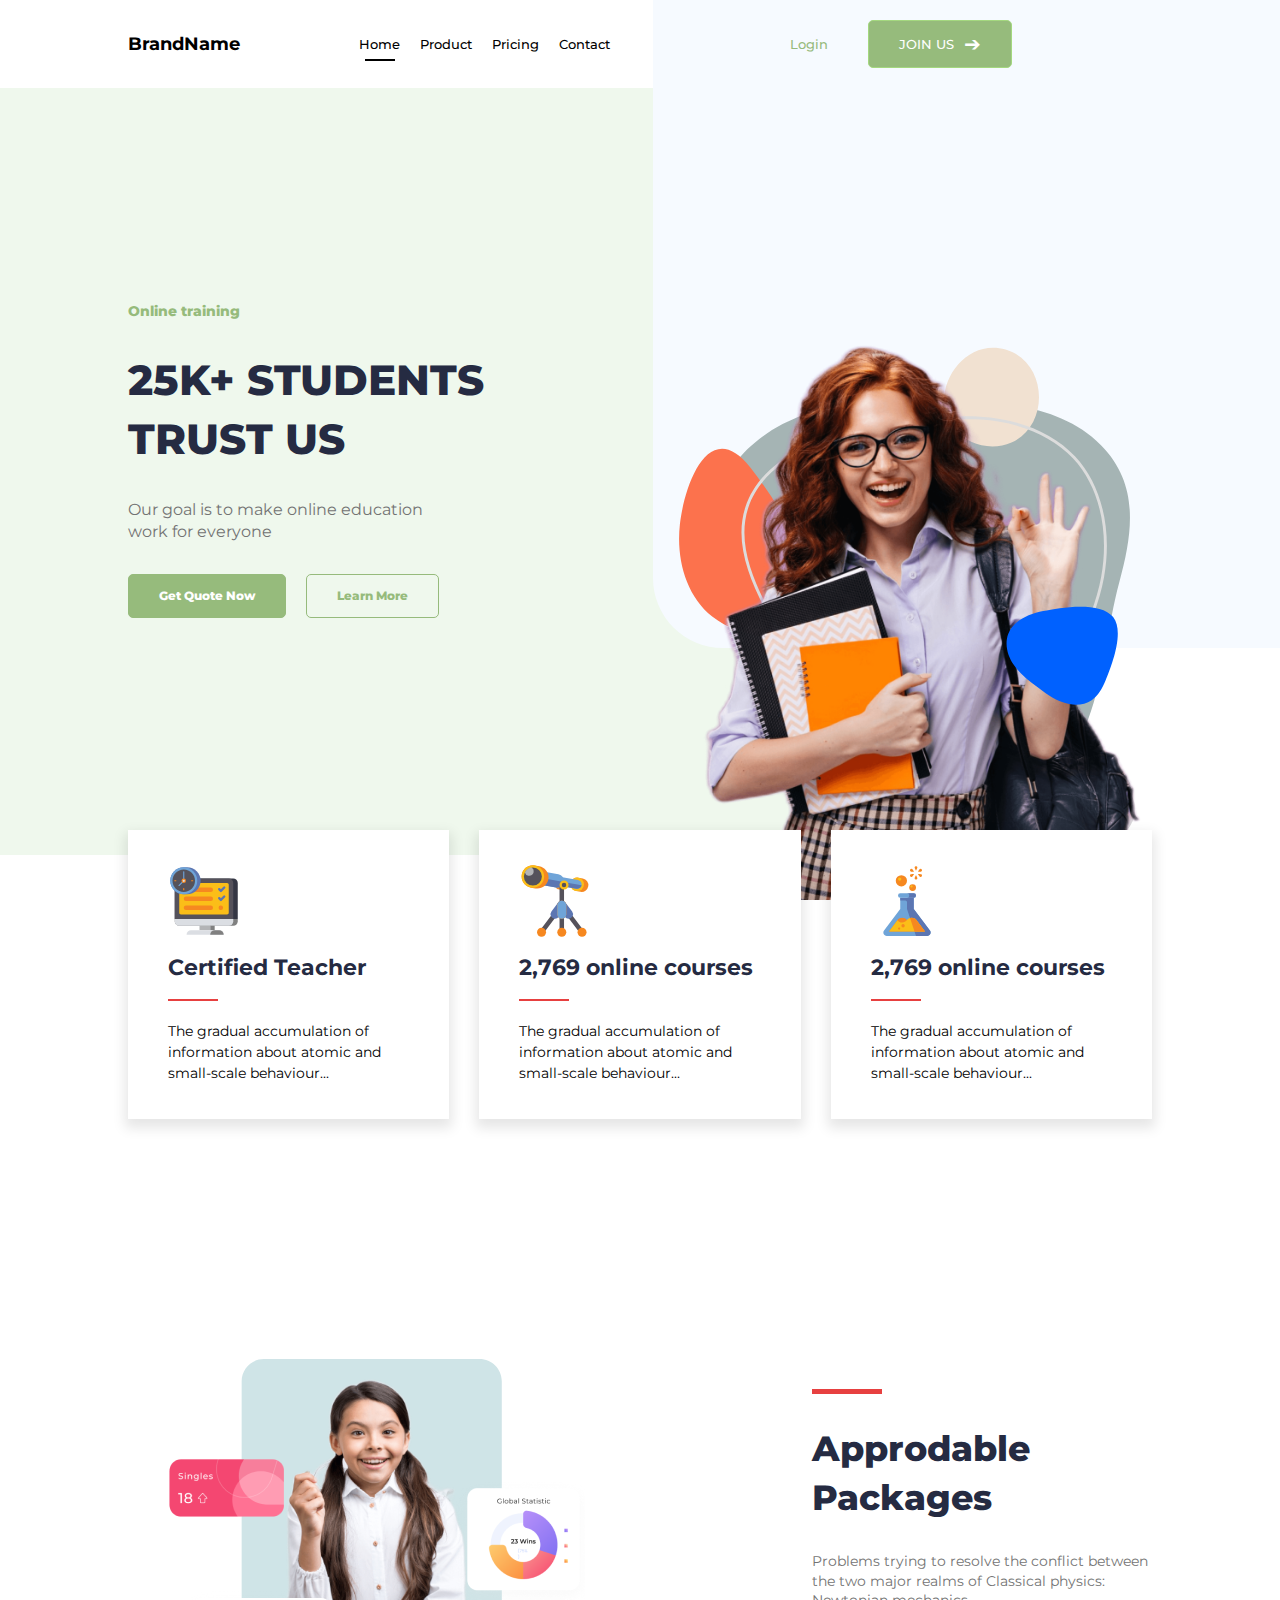
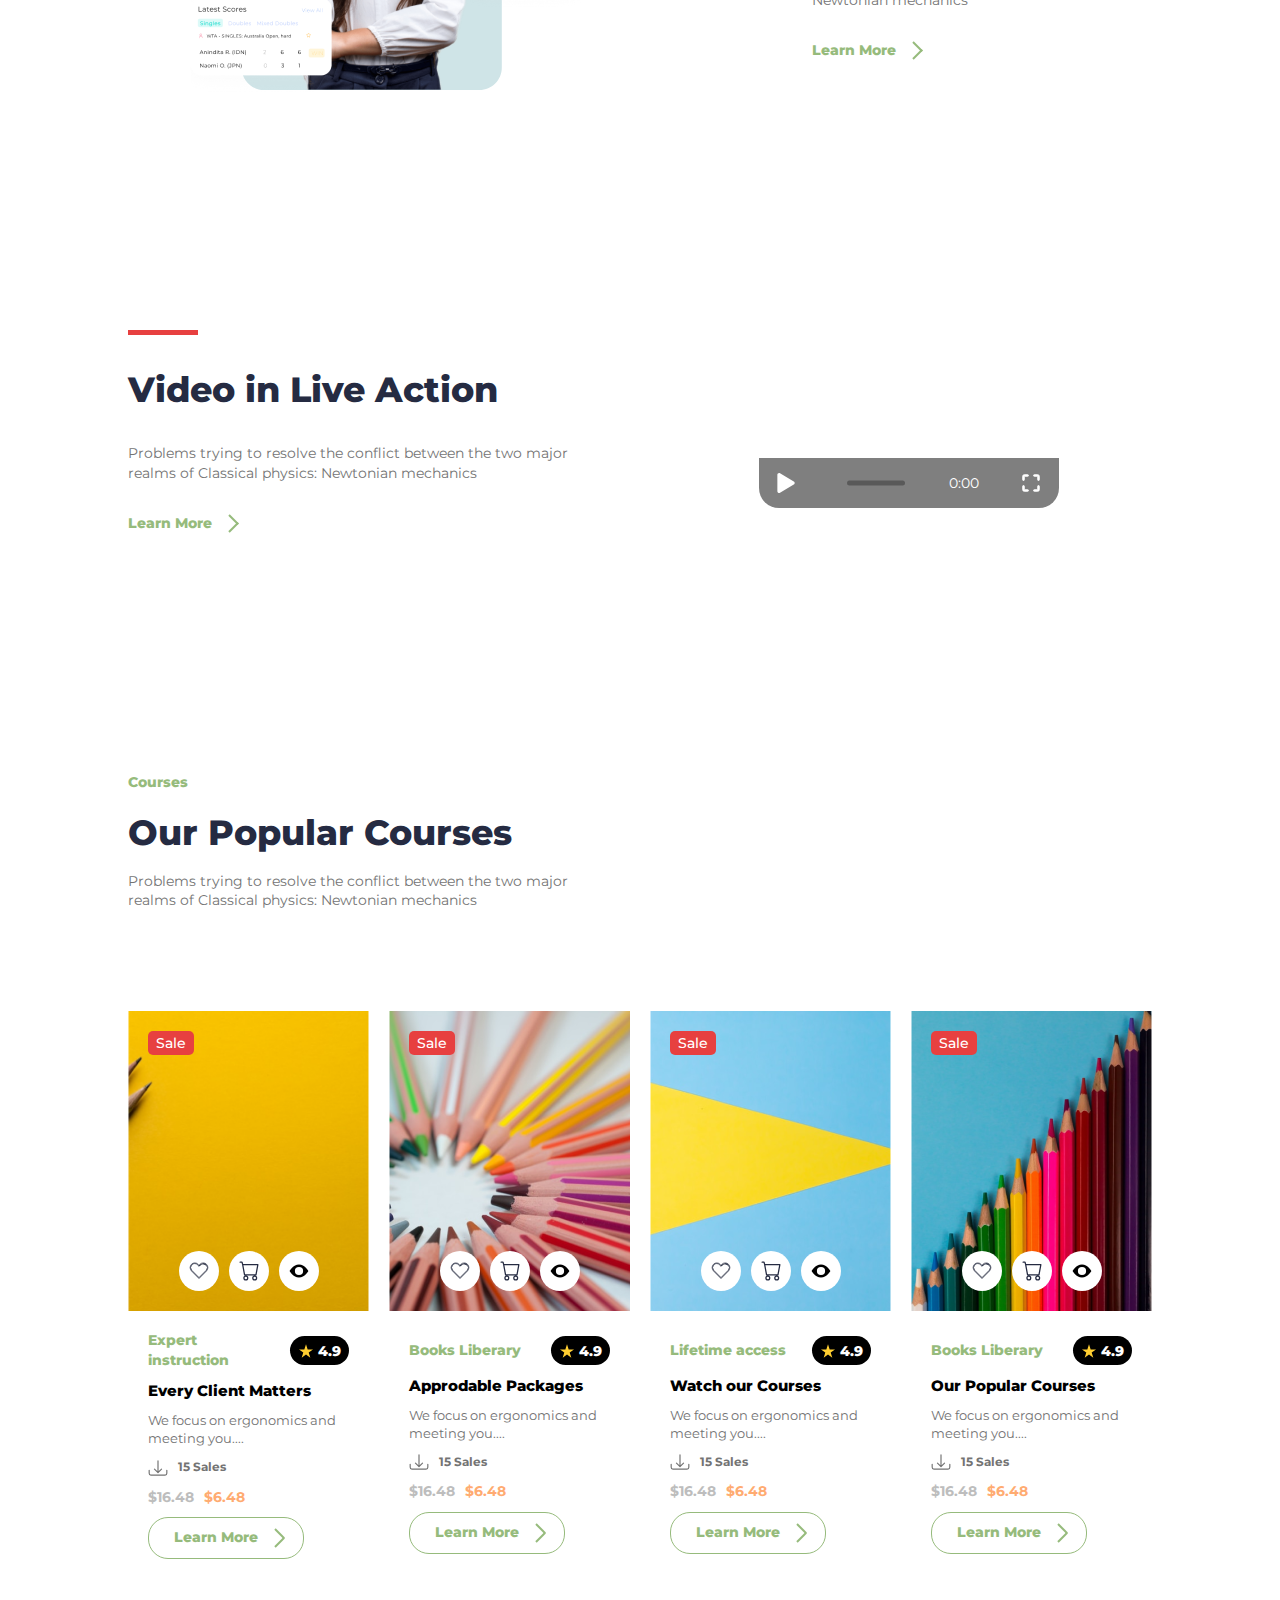
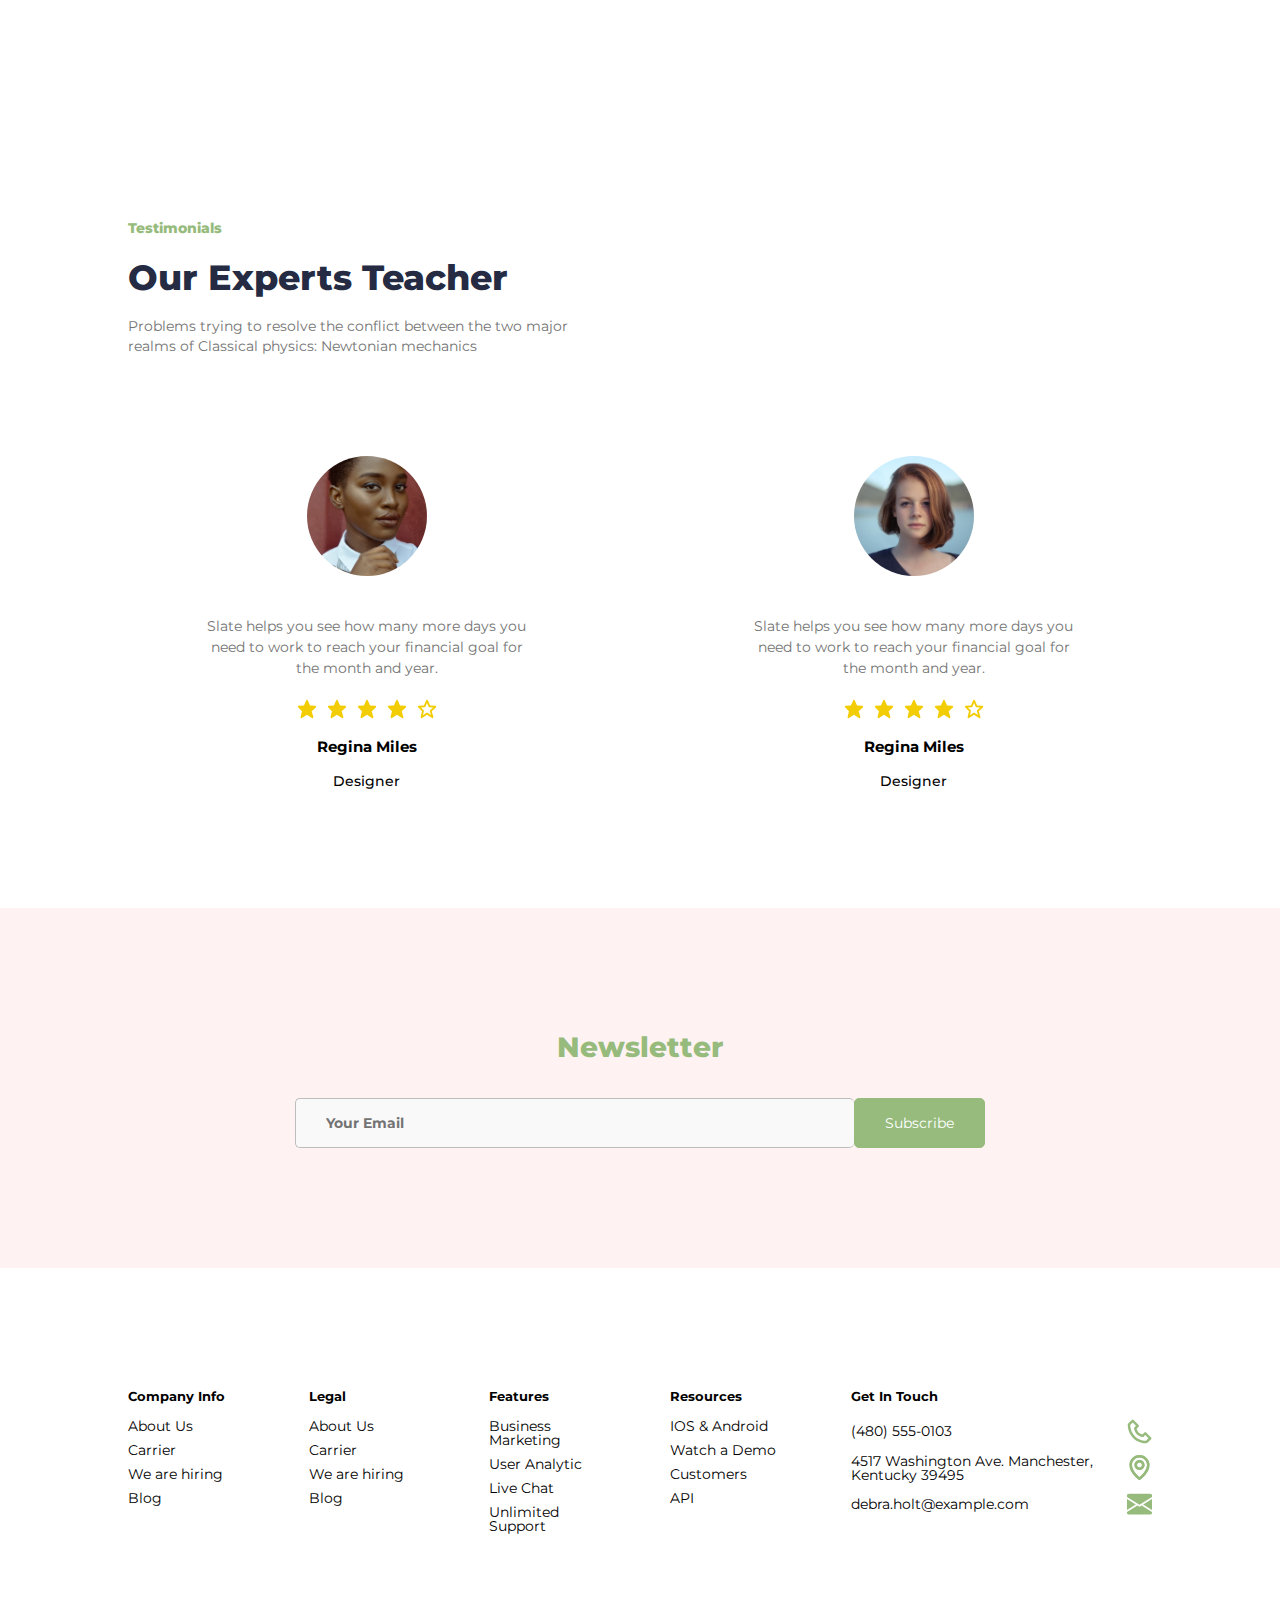
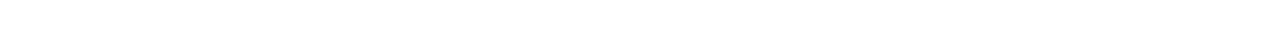
==== index.html @ 4800098d "end footer" ====
<!DOCTYPE html>
<html lang="en">

<head>
  <meta charset="UTF-8">
  <meta name="viewport" content="width=device-width, initial-scale=1.0, user-scalable=no">

  <link rel="preconnect" href="https://fonts.googleapis.com">
  <link rel="preconnect" href="https://fonts.gstatic.com" crossorigin>
  <link href="https://fonts.googleapis.com/css2?family=Montserrat:wght@400;500;700&display=swap" rel="stylesheet">

  <link rel="stylesheet" href="css/style.min.css">
  
  <title>Site layout 8</title>
</head>

<body>
  <object type="image/svg+xml" data="img/icons/icons.svg" class="object__svg"></object>

  <header class="header header__bg_white" data-header-scroll-hidden="10" data-burger-parent>
  <div class="container header__container">
    <div class="header__logo"><a href="#">BrandName</a></div>

    <nav class="header__nav">
      <ul>
        <li><a href="#" class="active">Home</a></li>
        <li><a href="#">Product</a></li>
        <li><a href="#">Pricing</a></li>
        <li><a href="#">Contact</a></li>
      </ul>
    </nav>

    <div class="header__buttons buttons">
      <a href="#">Login</a>
      <a href="#" class="join">Join us <span>&#10132;</span></a>
    </div>

    <div class="header__burger" data-burger><span></span></div>
  </div>
</header>
  <main>
  <section class="front" data-mprlx-container>
  <div class="front__decor">
    <div class="decor__bg_1"></div>
    <div class="decor__bg_2"></div>

    <div class="container">
      <div class="decor__image-container">
        <svg class="decor__item_1 decor__item" data-mprlx>
          <use xlink:href="img/icons/icons.svg#front--1"></use>
        </svg>

        <svg class="decor__item_2 decor__item" data-mprlx data-mprlx-cof="8">
          <use xlink:href="img/icons/icons.svg#front--2"></use>
        </svg>

        <svg class="decor__item_3 decor__item" data-mprlx>
          <use xlink:href="img/icons/icons.svg#front--3"></use>
        </svg>

        <svg class="decor__item_4 decor__item" data-mprlx data-mprlx-cof="8">
          <use xlink:href="img/icons/icons.svg#front--4"></use>
        </svg>

        <svg class="decor__item_5 decor__item" data-mprlx>
          <use xlink:href="img/icons/icons.svg#front--5"></use>
        </svg>

        <img src="img/front/1.png" alt="" class="decor__image">

        <svg class="decor__item_6 decor__item" data-mprlx data-mprlx-cof="8">
          <use xlink:href="img/icons/icons.svg#front--6"></use>
        </svg>
      </div>
    </div>
  </div>

  <div class="container container_column-center">
    <div class="front__text-block text-block">
      <div class="front__subtitle subtitle">
        <p>Online training</p>
      </div>

      <div class="front__title title">
        <h1>25k+ students trust us</h1>
      </div>

      <div class="front__text text">
        <p>Our goal is to make online education work for everyone</p>
      </div>

      <div class="front__buttons buttons">
        <a href="#">Get Quote Now</a>

        <a href="#">Learn More</a>
      </div>
    </div>
  </div>
</section>
  <section class="advantages">
  <div class="container">
    <div class="advantages__cards">
      <div class="card">
        <div class="card__icon">
          <svg>
            <use xlink:href="img/icons/icons.svg#advantages--1"></use>
          </svg>
        </div>

        <h2 class="card__title">Certified Teacher</h2>

        <div class="card__line"></div>

        <p class="card__text">The gradual accumulation of information about atomic and small-scale behaviour...</p>
      </div>

      <div class="card">
        <div class="card__icon">
          <svg>
            <use xlink:href="img/icons/icons.svg#advantages--2"></use>
          </svg>
        </div>

        <h2 class="card__title">2,769 online courses</h2>

        <div class="card__line"></div>

        <p class="card__text">The gradual accumulation of information about atomic and small-scale behaviour...</p>
      </div>

      <div class="card">
        <div class="card__icon">
          <svg>
            <use xlink:href="img/icons/icons.svg#advantages--3"></use>
          </svg>
        </div>

        <h2 class="card__title">2,769 online courses</h2>

        <div class="card__line"></div>

        <p class="card__text">The gradual accumulation of information about atomic and small-scale behaviour...</p>
      </div>
    </div>
  </div>
</section>
  <section class="approdable" data-mprlx-container>
  <div class="container container_column-center">
    <div class="approdable__container_double-block container_double-block">
      <div class="approdable__left-block left-block">
        <div class="approdable__image-container">
          <svg data-mprlx data-mprlx-x>
            <use xlink:href="img/icons/icons.svg#approdable--1"></use>
          </svg>

          <img src="img/approdable/1.png" alt="" class="image-1">
          <img src="img/approdable/2.png" alt="" class="image-2" data-mprlx data-mprlx-cof="8">
          <img src="img/approdable/3.png" alt="" class="image-3" data-mprlx>
          <img src="img/approdable/4.png" alt="" class="image-4" data-mprlx data-mprlx-cof="8">
        </div>
      </div>

      <div class="approdable__right-block right-block">
        <div class="approdable__text-block text-block">
          <div class="decor-line"></div>

          <div class="title"><h2>Approdable Packages</h2></div>

          <div class="text">
            <p>Problems trying to resolve the conflict between the two major realms of Classical physics: Newtonian mechanics</p>
          </div>

          <div class="buttons">
            <a href="#">Learn More</a>
          </div>
        </div>
      </div>
    </div>
  </div>
</section>
  <section class="video-section">
  <div class="container container_column-center">
    <div class="video-section__container_double-block container_double-block">
      <div class="video-section__left-block left-block">
        <div class="video-section__text-block text-block">
          <div class="decor-line"></div>
    
          <div class="title">
            <h2>Video in Live Action</h2>
          </div>
    
          <div class="text">
            <p>Problems trying to resolve the conflict between the two major realms of Classical physics: Newtonian mechanics</p>
          </div>

          <div class="buttons">
            <a href="#">Learn More</a>
          </div>
        </div>
      </div>

      <div class="video-section__right-block right-block">
        <div class="video-section__player-container" data-vp-container>
          <!-- <div class="translucion-background"></div> -->

          <div class="video__container">
            <video src="files/video/1.mp4" data-vp-video></video>
          </div>

          <div class="video__control-container">
            <div class="control__play">
              <div class="playback__container">
                <svg class="icon_play">
                  <use xlink:href="img/icons/icons.svg#video--play"></use>
                </svg>
  
                <svg class="icon_pause">
                  <use xlink:href="img/icons/icons.svg#video--pause"></use>
                </svg>
              </div>

              <div class="volume__container" data-vp-volume="">
                <div class="volume__icon-container">
                  <svg class="volume_off">
                    <use xlink:href="img/icons/icons.svg#video--volume--off"></use>
                  </svg>
  
                  <svg class="volume_mute">
                    <use xlink:href="img/icons/icons.svg#video--volume--mute"></use>
                  </svg>
  
                  <svg class="volume_down">
                    <use xlink:href="img/icons/icons.svg#video--volume--down"></use>
                  </svg>
  
                  <svg class="volume_up">
                    <use xlink:href="img/icons/icons.svg#video--volume--up"></use>
                  </svg>
                </div>


                <div class="volume__lines-container">
                  <div class="volume__lines-wrapper">
                    <div class="volume__line volume__line_full"></div>
                    <div class="volume__line volume__line_currect"></div>
                  </div>
                </div>
              </div>
            </div>

            <div class="control__lines">
              <div class="control__hint"></div>
              <div class="line line_full"></div>
              <div class="line line_hover"></div>
              <div class="line line_current"></div>
            </div>

            <div class="control__duration">
              <p>0:00</p>
            </div>

            <div class="control__full">
              <svg class="full__enter">
                <use xlink:href="img/icons/icons.svg#video--fullscreen--enter"></use>
              </svg>

              <svg class="full__exit">
                <use xlink:href="img/icons/icons.svg#video--fullscreen--exit"></use>
              </svg>
            </div>
          </div>
        </div>
      </div>
    </div>
  </div>
</section>
  <section class="courses">
  <div class="container container_column-center">
    <div class="courses__text-block text-block">
      <div class="courses__subtitle subtitle">
        <p>Courses</p>
      </div>

      <div class="courses__title title">
        <h2>Our Popular Courses</h2>
      </div>

      <div class="courses__text text">
        <p>Problems trying to resolve the conflict between the two major realms of Classical physics: Newtonian mechanics</p>
      </div>
    </div>

    <div class="courses__items">
      <article class="item">
        <div class="item__image-container">
          <div class="item__image">
            <img src="img/courses/1.png" alt="">
          </div>

          <div class="item__sale">
            <p>sale</p>
          </div>

          <div class="item__actions">
            <button class="like">
              <svg>
                <use xlink:href="img/icons/icons.svg#courses--actions--like"></use>
              </svg>
            </button>

            <button class="basket">
              <svg>
                <use xlink:href="img/icons/icons.svg#courses--actions--basket"></use>
              </svg>
            </button>

            <button class="favorite">
              <svg>
                <use xlink:href="img/icons/icons.svg#courses--actions--favorite"></use>
              </svg>
            </button>
          </div>
        </div>

        <div class="item__text-container text-block">
          <div class="item__subtitle subtitle">
            <p>Expert instruction</p>

            <div class="subtitle__star-container">
              <div class="star__icon">
                <svg>
                  <use xlink:href="img/icons/icons.svg#courses--star"></use>
                </svg>
              </div>

              <p class="star__text">4.9</p>
            </div>
          </div>

          <div class="item__title title">
            <h2><a href="#">Every Client Matters</a></h2>
          </div>

          <div class="item__text text">
            <p>We focus on ergonomics and meeting you....</p>
          </div>

          <div class="item__sales-container">
            <div class="sales__icon">
              <svg>
                <use xlink:href="img/icons/icons.svg#courses--sales"></use>
              </svg>
            </div>

            <div class="sales__text">
              <p>15 Sales</p>
            </div>
          </div>

          <div class="item__prices">
            <div class="prices__text prices__text_old">
              <p>$16.48</p>
            </div>

            <div class="prices__text prices__text_new">
              <p>$6.48</p>
            </div>
          </div>

          <div class="item__button-container buttons">
            <div class="button">
              <a href="#">Learn More</a>
            </div>
          </div>
        </div>
      </article>

      <article class="item">
        <div class="item__image-container">
          <div class="item__image">
            <img src="img/courses/2.png" alt="">
          </div>

          <div class="item__sale">
            <p>sale</p>
          </div>

          <div class="item__actions">
            <button class="like">
              <svg>
                <use xlink:href="img/icons/icons.svg#courses--actions--like"></use>
              </svg>
            </button>

            <button class="basket">
              <svg>
                <use xlink:href="img/icons/icons.svg#courses--actions--basket"></use>
              </svg>
            </button>

            <button class="favorite">
              <svg>
                <use xlink:href="img/icons/icons.svg#courses--actions--favorite"></use>
              </svg>
            </button>
          </div>
        </div>

        <div class="item__text-container text-block">
          <div class="item__subtitle subtitle">
            <p>Books Liberary</p>

            <div class="subtitle__star-container">
              <div class="star__icon">
                <svg>
                  <use xlink:href="img/icons/icons.svg#courses--star"></use>
                </svg>
              </div>

              <p class="star__text">4.9</p>
            </div>
          </div>

          <div class="item__title title">
            <h2><a href="#">Approdable Packages</a></h2>
          </div>

          <div class="item__text text">
            <p>We focus on ergonomics and meeting you....</p>
          </div>

          <div class="item__sales-container">
            <div class="sales__icon">
              <svg>
                <use xlink:href="img/icons/icons.svg#courses--sales"></use>
              </svg>
            </div>

            <div class="sales__text">
              <p>15 Sales</p>
            </div>
          </div>

          <div class="item__prices">
            <div class="prices__text prices__text_old">
              <p>$16.48</p>
            </div>

            <div class="prices__text prices__text_new">
              <p>$6.48</p>
            </div>
          </div>

          <div class="item__button-container buttons">
            <div class="button">
              <a href="#">Learn More</a>
            </div>
          </div>
        </div>
      </article>

      <article class="item">
        <div class="item__image-container">
          <div class="item__image">
            <img src="img/courses/3.png" alt="">
          </div>

          <div class="item__sale">
            <p>sale</p>
          </div>

          <div class="item__actions">
            <button class="like">
              <svg>
                <use xlink:href="img/icons/icons.svg#courses--actions--like"></use>
              </svg>
            </button>

            <button class="basket">
              <svg>
                <use xlink:href="img/icons/icons.svg#courses--actions--basket"></use>
              </svg>
            </button>

            <button class="favorite">
              <svg>
                <use xlink:href="img/icons/icons.svg#courses--actions--favorite"></use>
              </svg>
            </button>
          </div>
        </div>

        <div class="item__text-container text-block">
          <div class="item__subtitle subtitle">
            <p>Lifetime access</p>

            <div class="subtitle__star-container">
              <div class="star__icon">
                <svg>
                  <use xlink:href="img/icons/icons.svg#courses--star"></use>
                </svg>
              </div>

              <p class="star__text">4.9</p>
            </div>
          </div>

          <div class="item__title title">
            <h2><a href="#">Watch our Courses</a></h2>
          </div>

          <div class="item__text text">
            <p>We focus on ergonomics and meeting you....</p>
          </div>

          <div class="item__sales-container">
            <div class="sales__icon">
              <svg>
                <use xlink:href="img/icons/icons.svg#courses--sales"></use>
              </svg>
            </div>

            <div class="sales__text">
              <p>15 Sales</p>
            </div>
          </div>

          <div class="item__prices">
            <div class="prices__text prices__text_old">
              <p>$16.48</p>
            </div>

            <div class="prices__text prices__text_new">
              <p>$6.48</p>
            </div>
          </div>

          <div class="item__button-container buttons">
            <div class="button">
              <a href="#">Learn More</a>
            </div>
          </div>
        </div>
      </article>

      <article class="item">
        <div class="item__image-container">
          <div class="item__image">
            <img src="img/courses/4.png" alt="">
          </div>

          <div class="item__sale">
            <p>sale</p>
          </div>

          <div class="item__actions">
            <button class="like">
              <svg>
                <use xlink:href="img/icons/icons.svg#courses--actions--like"></use>
              </svg>
            </button>

            <button class="basket">
              <svg>
                <use xlink:href="img/icons/icons.svg#courses--actions--basket"></use>
              </svg>
            </button>

            <button class="favorite">
              <svg>
                <use xlink:href="img/icons/icons.svg#courses--actions--favorite"></use>
              </svg>
            </button>
          </div>
        </div>

        <div class="item__text-container text-block">
          <div class="item__subtitle subtitle">
            <p>Books Liberary</p>

            <div class="subtitle__star-container">
              <div class="star__icon">
                <svg>
                  <use xlink:href="img/icons/icons.svg#courses--star"></use>
                </svg>
              </div>

              <p class="star__text">4.9</p>
            </div>
          </div>

          <div class="item__title title">
            <h2><a href="#">Our Popular Courses</a></h2>
          </div>

          <div class="item__text text">
            <p>We focus on ergonomics and meeting you....</p>
          </div>

          <div class="item__sales-container">
            <div class="sales__icon">
              <svg>
                <use xlink:href="img/icons/icons.svg#courses--sales"></use>
              </svg>
            </div>

            <div class="sales__text">
              <p>15 Sales</p>
            </div>
          </div>

          <div class="item__prices">
            <div class="prices__text prices__text_old">
              <p>$16.48</p>
            </div>

            <div class="prices__text prices__text_new">
              <p>$6.48</p>
            </div>
          </div>

          <div class="item__button-container buttons">
            <div class="button">
              <a href="#">Learn More</a>
            </div>
          </div>
        </div>
      </article>
    </div>
  </div>
</section>
  <section class="testimonials">
  <div class="container container_column-center">
    <div class="testimonials__text-block text-block">
      <div class="testimonials__subtitle subtitle">
        <p>Testimonials</p>
      </div>

      <div class="testimonials__title title">
        <h2>Our Experts Teacher</h2>
      </div>

      <div class="testimonials__text text">
        <p>Problems trying to resolve the conflict between the two major realms of Classical physics: Newtonian mechanics</p>
      </div>
    </div>

    <div class="testimonials__items">
      <div class="item">
        <div class="item__image-container">
          <img src="img/testimonials/1.png" alt="">
        </div>

        <div class="item__text">
          <p>Slate helps you see how many more days you need to work to reach your financial goal for the month and year.</p>
        </div>

        <div class="item__stars">
          <div class="star-container active">
            <svg>
              <use xlink:href="img/icons/icons.svg#testimonials--star-active"></use>
            </svg>
          </div>

          <div class="star-container active">
            <svg>
              <use xlink:href="img/icons/icons.svg#testimonials--star-active"></use>
            </svg>
          </div>

          <div class="star-container active">
            <svg>
              <use xlink:href="img/icons/icons.svg#testimonials--star-active"></use>
            </svg>
          </div>

          <div class="star-container active">
            <svg>
              <use xlink:href="img/icons/icons.svg#testimonials--star-active"></use>
            </svg>
          </div>

          <div class="star-container">
            <svg>
              <use xlink:href="img/icons/icons.svg#testimonials--star"></use>
            </svg>
          </div>
        </div>

        <div class="item__name">
          <p>Regina Miles</p>
        </div>

        <div class="item__profession">
          <p>Designer</p>
        </div>
      </div>

      <div class="item">
        <div class="item__image-container">
          <img src="img/testimonials/2.png" alt="">
        </div>

        <div class="item__text">
          <p>Slate helps you see how many more days you need to work to reach your financial goal for the month and year.</p>
        </div>

        <div class="item__stars">
          <div class="star-container active">
            <svg>
              <use xlink:href="img/icons/icons.svg#testimonials--star-active"></use>
            </svg>
          </div>

          <div class="star-container active">
            <svg>
              <use xlink:href="img/icons/icons.svg#testimonials--star-active"></use>
            </svg>
          </div>

          <div class="star-container active">
            <svg>
              <use xlink:href="img/icons/icons.svg#testimonials--star-active"></use>
            </svg>
          </div>

          <div class="star-container active">
            <svg>
              <use xlink:href="img/icons/icons.svg#testimonials--star-active"></use>
            </svg>
          </div>

          <div class="star-container">
            <svg>
              <use xlink:href="img/icons/icons.svg#testimonials--star"></use>
            </svg>
          </div>
        </div>

        <div class="item__name">
          <p>Regina Miles</p>
        </div>

        <div class="item__profession">
          <p>Designer</p>
        </div>
      </div>
    </div>
  </div>
</section>
  <section class="newsletter">
  <div class="container container_column-center">
    <div class="newsletter__text-block text-block">
      <div class="newsletter__subtitle subtitle">
        <p>Newsletter</p>
      </div>
    </div>

    <div class="newsletter__form-container">
      <form action="#" class="newsletter__form" data-h-ph-container>
        <input type="email" name="email" id="email" placeholder="Your Email">
        <button type="submit">Subscribe</button>
      </form>
    </div>
  </div>
</section>
</main>
  <footer class="footer">
  <div class="container">
    <div class="footer__lists" data-splrs-container="600,max" data-splrs-one>
      <div class="list">
        <button class="list__title" data-splr>Company Info<span class="arrows"></span></button>

        <ul class="list__content">
          <li><a href="#">About Us</a></li>
          <li><a href="#">Carrier</a></li>
          <li><a href="#">We are hiring</a></li>
          <li><a href="#">Blog</a></li>
        </ul>
      </div>

      <div class="list">
        <button class="list__title" data-splr>Legal<span class="arrows"></span></button>

        <ul class="list__content">
          <li><a href="#">About Us</a></li>
          <li><a href="#">Carrier</a></li>
          <li><a href="#">We are hiring</a></li>
          <li><a href="#">Blog</a></li>
        </ul>
      </div>

      <div class="list">
        <button class="list__title" data-splr>Features<span class="arrows"></span></button>

        <ul class="list__content">
          <li><a href="#">Business Marketing</a></li>
          <li><a href="#">User Analytic</a></li>
          <li><a href="#">Live Chat</a></li>
          <li><a href="#">Unlimited Support</a></li>
        </ul>
      </div>

      <div class="list">
        <button class="list__title" data-splr>Resources<span class="arrows"></span></button>

        <ul class="list__content">
          <li><a href="#">IOS & Android</a></li>
          <li><a href="#">Watch a Demo</a></li>
          <li><a href="#">Customers</a></li>
          <li><a href="#">API</a></li>
        </ul>
      </div>

      <div class="list footer__contact">
        <button class="list__title">Get In Touch</button>

        <ul class="list__content">
          <li>
            <a href="tel:+4805550103">
              <div class="content__icon">
                <svg>
                  <use xlink:href="img/icons/icons.svg#footer--tel"></use>
                </svg>
              </div>

              <p>(480) 555-0103</p>
            </a>
          </li>

          <li>
            <a href="https://goo.gl/maps/kSepmXAptXbaXhik8">
              <div class="content__icon">
                <svg>
                  <use xlink:href="img/icons/icons.svg#footer--address"></use>
                </svg>
              </div>

              <p>4517 Washington Ave. Manchester, Kentucky 39495</p>
            </a>
          </li>

          <li>
            <a href="mailto:debra.holt@example.com">
              <div class="content__icon">
                <svg>
                  <use xlink:href="img/icons/icons.svg#footer--email"></use>
                </svg>
              </div>

              <p>debra.holt@example.com</p>
            </a>
          </li>
        </ul>
      </div>
    </div>
  </div>
</footer>

  <script src="js/app.min.js"></script>
</body>
</html>
---- css/style.min.css ----
/* Zeroing */
* {
  padding: 0;
  margin: 0;
  border: 0;
}

*, *:before, *:after {
  -moz-box-sizing: border-box;
  -webkit-box-sizing: border-box;
  box-sizing: border-box;
}

:focus, :active {
  outline: none;
}

a:focus, a:active {
  outline: none;
}

nav, footer, header, aside {
  display: block;
}

html, body {
  height: 100%;
  width: 100%;
  font-size: 100%;
  line-height: 1;
  font-size: 14px;
  -ms-text-size-adjust: 100%;
  -moz-text-size-adjust: 100%;
  -webkit-text-size-adjust: 100%;
}

input, button, textarea {
  font-family: inherit;
}

input::-ms-clear {
  display: none;
}

button {
  cursor: pointer;
}

button::-moz-focus-inner {
  padding: 0;
  border: 0;
}

a, a:visited {
  text-decoration: none;
}

a:hover {
  text-decoration: none;
}

ul li {
  list-style: none;
}

img {
  vertical-align: top;
}

h1, h2, h3, h4, h5, h6 {
  font-size: inherit;
  font-weight: 400;
}

/* End zeroing */
.object__svg {
  display: none;
}

body {
  font-family: "Montserrat", sans-serif;
  overflow-x: hidden;
  scrollbar-width: thin;
  scrollbar-color: #BDBDBD #F6FAFF;
}
body::-webkit-scrollbar {
  width: 11px;
}
body::-webkit-scrollbar-track {
  background: #F6FAFF;
}
body::-webkit-scrollbar-thumb {
  background-color: #BDBDBD;
  border-radius: 10px;
  border: 3px solid #F6FAFF;
}

.container {
  width: 80%;
  max-width: 1046px;
  min-height: inherit;
  margin: 0 auto;
  padding: 120px 0;
}

.container_column-center {
  display: flex;
  flex-direction: column;
  justify-content: center;
}

.container_double-block {
  display: grid;
  grid-template-columns: 1fr 1fr;
  gap: 50px;
}

.text-block {
  display: flex;
  flex-direction: column;
  justify-content: center;
  gap: 30px;
  line-height: 1.4;
  height: 100%;
}
.text-block .decor-line {
  background-color: #E74040;
  width: 70px;
  height: 5px;
}
.text-block .subtitle {
  color: #96BB7C;
  font-weight: 800;
}
.text-block .title h2 {
  color: #252B42;
  font-size: 35px;
  font-weight: 800;
}
.text-block .text {
  color: #737373;
}
.text-block .buttons {
  display: flex;
  justify-content: flex-start;
  gap: 20px;
  flex-wrap: wrap;
}
.text-block .buttons a {
  position: relative;
  display: inline-block;
  padding: 0 20px 0 0;
  color: #96BB7C;
  font-weight: 800;
  transition: background-color 1s ease 0s, border 1s ease 0s, color 1s ease 0s;
}
.text-block .buttons a::before, .text-block .buttons a::after {
  content: "";
  position: absolute;
  right: -10px;
  background-color: #96BB7C;
  width: 13px;
  height: 2px;
  transform-origin: left;
  transition: background-color 1s ease 0s;
}
.text-block .buttons a::before {
  top: 0;
  transform: rotate(45deg);
}
.text-block .buttons a::after {
  bottom: 0;
  transform: rotate(-45deg);
}
.text-block .buttons a:hover {
  color: #a4d87f;
}
.text-block .buttons a:hover::before, .text-block .buttons a:hover::after {
  background-color: #a4d87f;
}
.text-block .buttons a:active {
  color: #82b360;
}
.text-block .buttons a:active::before, .text-block .buttons a:active::after {
  background-color: #82b360;
}

div[data-vp-container] {
  position: relative;
  display: flex;
  justify-content: center;
  min-width: 245px;
}
div[data-vp-container] .video__container video {
  width: 100%;
  height: 100%;
  border-radius: 20px;
}
div[data-vp-container] .video__control-container {
  position: absolute;
  bottom: 0;
  left: 0;
  display: flex;
  justify-content: space-between;
  align-items: center;
  width: 100%;
  height: 50px;
  background-color: rgba(0, 0, 0, 0.5);
  border-radius: 0 0 20px 20px;
  opacity: 1;
  padding: 0 10px;
  transition: opacity 1s ease 0s;
}
div[data-vp-container] .video__control-container:hover {
  opacity: 1 !important;
}
div[data-vp-container] .translucion-background {
  position: absolute;
  bottom: 0;
  left: 0;
  width: 100%;
  height: 100%;
  border-radius: 20px;
  opacity: 1;
  background: linear-gradient(0deg, rgba(56, 56, 56, 0.86) 0%, rgba(0, 0, 0, 0) 100%);
  transition: height 1s ease 0s, opacity 1s ease 0s;
}
div[data-vp-container] .control__play {
  display: flex;
  justify-content: flex-start;
  align-items: center;
  height: inherit;
}
div[data-vp-container] .playback__container {
  position: relative;
  width: 35px;
  height: 100%;
}
div[data-vp-container] .playback__container .icon_pause {
  display: none;
}
div[data-vp-container] .playback__container .icon_play {
  display: block;
}
div[data-vp-container] .playback__container svg {
  position: absolute;
  top: 50%;
  left: 50%;
  transform: translate(-50%, -50%);
  fill: #fff;
  width: 20px;
  height: 20px;
  object-fit: contain;
}
div[data-vp-container] .volume__container {
  position: relative;
  width: 35px;
  height: 100%;
}
div[data-vp-container] .volume__container svg {
  position: absolute;
  top: 50%;
  left: 50%;
  transform: translate(-50%, -50%);
  stroke: #fff;
  width: 20px;
  height: 20px;
  object-fit: contain;
}
div[data-vp-container] .volume__container .volume_off,
div[data-vp-container] .volume__container .volume_mute,
div[data-vp-container] .volume__container .volume_down,
div[data-vp-container] .volume__container .volume_up {
  display: none;
}
div[data-vp-container] .volume__container[data-vp-volume=up] .volume_up {
  display: block;
}
div[data-vp-container] .volume__container[data-vp-volume=down] .volume_down {
  display: block;
}
div[data-vp-container] .volume__container[data-vp-volume=mute] .volume_mute {
  display: block;
}
div[data-vp-container] .volume__container[data-vp-volume=off] .volume_off {
  display: block;
}
div[data-vp-container] .volume__container:hover .volume__lines-container {
  opacity: 1;
}
div[data-vp-container] .volume__lines-container {
  cursor: pointer;
  user-select: none;
  display: flex;
  justify-content: center;
  align-items: center;
  position: relative;
  top: -50px;
  left: 50%;
  transform: translate(-50%, 0);
  width: fit-content;
  min-width: 26px;
  height: 60px;
  background-color: rgba(44, 44, 44, 0.5);
  padding: 6px 8px;
  border-radius: 20px;
  opacity: 0;
  transition: opacity 1s ease 0s;
}
div[data-vp-container] .volume__lines-wrapper {
  position: relative;
  width: 5px;
  height: 100%;
}
div[data-vp-container] .volume__line {
  width: 5px;
  border-radius: 20px;
  position: absolute;
  bottom: 0;
  left: 50%;
  transform: translate(-50%, 0);
}
div[data-vp-container] .volume__line_full {
  height: 100%;
  background-color: rgba(80, 80, 80, 0.8);
}
div[data-vp-container] .volume__line_currect {
  height: 0;
  background-color: #fff;
}
div[data-vp-container].play .translucion-background {
  height: 0%;
  opacity: 0;
}
div[data-vp-container].play .playback__container .icon_pause {
  display: block;
}
div[data-vp-container].play .playback__container .icon_play {
  display: none;
}
div[data-vp-container].play.hidden-interface .video__control-container {
  opacity: 0;
}
div[data-vp-container] .control__lines {
  position: relative;
  flex: 1 0 auto;
  height: 50%;
  margin: 0 3%;
  cursor: pointer;
}
div[data-vp-container] .control__lines .line {
  pointer-events: none;
  border-radius: 20px;
  position: absolute;
  top: 50%;
  left: 0;
  transform: translate(0, -50%);
  height: 5px;
}
div[data-vp-container] .control__lines:hover .line_hover,
div[data-vp-container] .control__lines:hover .control__hint {
  opacity: 1;
}
div[data-vp-container] .control__hint {
  pointer-events: none;
  user-select: none;
  position: absolute;
  top: -25px;
  left: 0;
  display: inline-block;
  background-color: rgba(44, 44, 44, 0.5);
  color: #fff;
  padding: 6px 8px;
  border-radius: 20px;
  font-size: 12px;
  opacity: 0;
  transition: opacity 1s ease 0s;
}
div[data-vp-container] .line_full {
  width: 100%;
  background-color: rgba(80, 80, 80, 0.8);
}
div[data-vp-container] .line_hover {
  width: 0%;
  opacity: 0;
  background-color: rgba(255, 255, 255, 0.2);
  transition: opacity 0.5s ease 0s;
}
div[data-vp-container] .line_current {
  width: 0%;
  background-color: #fff;
  transition: width 0.2s ease 0s;
  z-index: 5;
}
div[data-vp-container] .control__duration {
  color: #fff;
  min-width: 100px;
  text-align: center;
}
div[data-vp-container] .control__full {
  position: relative;
  width: 35px;
  height: 100%;
}
div[data-vp-container] .control__full svg {
  position: absolute;
  top: 50%;
  left: 50%;
  transform: translate(-50%, -50%);
  stroke: #fff;
  fill: #fff;
  width: 20px;
  height: 20px;
  object-fit: contain;
}
div[data-vp-container] .control__full .full__enter {
  display: block;
}
div[data-vp-container] .control__full .full__exit {
  display: none;
}
div[data-vp-container].fullscreen .control__full .full__enter {
  display: none;
}
div[data-vp-container].fullscreen .control__full .full__exit {
  display: block;
}
div[data-vp-container] svg {
  cursor: pointer;
}

/* header style */
.header {
  position: fixed;
  top: 0;
  left: 0;
  z-index: 10;
  background-color: #fff;
  width: 100%;
  transition: height 1s ease 0.3s, transform 1s ease 0s, background 0.5s ease 0s;
}
.header::after {
  content: "";
  position: absolute;
  top: 0;
  right: 0;
  z-index: -1;
  background-color: #F6FAFF;
  width: 49%;
  height: 100%;
  transition: width 1s ease 0s;
}

.header__bg_grey,
.header[data-burger-parent-active] {
  background-color: #F6FAFF;
}
.header__bg_grey::after,
.header[data-burger-parent-active]::after {
  width: 100% !important;
}

.header__hidden {
  transform: translate(0, -100%);
}

.header__container {
  padding: 20px 0;
  display: grid;
  grid-template-columns: auto auto 49%;
  grid-template-areas: "logo nav buttons";
  gap: 40px;
  align-items: center;
}

.header__logo {
  font-size: 18px;
  font-weight: 700;
  grid-area: logo;
}
.header__logo a {
  color: #000;
}

.header__nav {
  grid-area: nav;
  transition: left 1s ease 0.1s, visibility 1s ease 0s;
}
.header__nav ul {
  display: flex;
  justify-content: flex-end;
  align-items: center;
  gap: 20px;
  flex-wrap: wrap;
}
.header__nav li {
  font-size: 13px;
  font-weight: 500;
  position: relative;
}
.header__nav a {
  color: #000;
  position: relative;
  display: inline-block;
}
.header__nav a::before {
  content: "";
  position: absolute;
  bottom: -10px;
  left: 50%;
  background-color: #000;
  width: 0px;
  height: 2px;
  transform: translate(-50%, 0);
  transition: width 0.5s ease 0s;
}
.header__nav a:hover::before {
  width: 20px;
}
.header__nav a.active::before {
  width: 30px;
}

.header__buttons {
  grid-area: buttons;
  display: flex;
  justify-content: center;
  align-items: center;
  gap: 40px;
  flex-wrap: wrap;
  transition: left 1s ease 0s, visibility 1s ease 0s;
}
.header__buttons a {
  color: #96BB7C;
  font-weight: 500;
  font-size: 13px;
  transition: background-color 1s ease 0s, border 1s ease 0s, color 1s ease 0s;
}
.header__buttons a:not(.join):hover {
  color: #a4d87f;
}
.header__buttons a:not(.join):active {
  color: #82b360;
}
.header__buttons .join {
  display: flex;
  justify-content: center;
  align-items: center;
  gap: 10px;
  background-color: #96BB7C;
  border: 1px solid #a4d87f;
  border-radius: 5px;
  padding: 13px 30px;
  text-transform: uppercase;
  color: #fff;
}
.header__buttons .join:hover {
  background-color: #a4d87f;
  border: 1px solid #a4d87f;
}
.header__buttons .join:active {
  background-color: #82b360;
  border: 1px solid #82b360;
}
.header__buttons .join span {
  font-size: 20px;
}

.header__burger {
  display: none;
  position: relative;
  cursor: pointer;
  grid-area: burger;
  width: 22px;
  height: 16px;
}
.header__burger::before, .header__burger::after,
.header__burger span {
  width: inherit;
  height: 2px;
  position: absolute;
  right: 0;
  background-color: #000;
}
.header__burger::before, .header__burger::after {
  content: "";
  transition: width 0.5s ease 0.5s, transform 0.5s ease 0s;
  transform-origin: right;
}
.header__burger::before {
  top: 0;
}
.header__burger::after {
  bottom: 0;
}
.header__burger span {
  top: 50%;
  transform: translate(0, -50%);
  transition: opacity 0.5s ease 0s, width 0.5s ease 0.5s;
}

.header__burger.active::before, .header__burger.active::after,
.header__burger.active span {
  width: 20px;
}
.header__burger.active::before, .header__burger.active::after {
  transition: width 0.5s ease 0s, transform 0.5s ease 0.5s;
}
.header__burger.active::before {
  transform: rotate(-45deg);
}
.header__burger.active::after {
  transform: rotate(45deg);
}
.header__burger.active span {
  opacity: 0;
  transition: opacity 0.5s ease 0.5s, width 0.5s ease 0s;
}

.header[data-burger-parent-active] {
  height: 100%;
  transition: height 1s ease 0s, background 0.5s ease 0s;
}
.header[data-burger-parent-active]::after {
  width: 100% !important;
}
.header[data-burger-parent-active] .header__nav,
.header[data-burger-parent-active] .header__buttons {
  left: 0%;
  visibility: visible;
}
.header[data-burger-parent-active] .header__nav {
  transition: left 1s ease 0s, visibility 1s ease 0s;
}
.header[data-burger-parent-active] .header__buttons {
  transition: left 1s ease 0.2s, visibility 1s ease 0s;
}

@media (max-width: 1097px) {
  .header__container {
    grid-template-rows: auto auto;
    grid-template-columns: auto 49%;
    grid-template-areas: "logo buttons" "nav buttons";
    gap: 20px;
  }
  .header__buttons {
    grid-row: span 2;
  }
  .header__nav ul {
    justify-content: flex-start;
  }
}
@media (max-width: 700px) {
  .header::after {
    width: 92%;
  }
}
@media (max-width: 680px) {
  .header {
    height: 90px;
    overflow-y: auto;
  }
  .header__container {
    grid-template-rows: auto auto;
    grid-template-columns: auto auto min-content;
    grid-template-areas: "logo buttons burger" "nav nav nav";
    gap: 50px 20px;
  }
  .header__buttons {
    grid-row: 1;
  }
  .header__nav {
    position: relative;
    left: -150%;
    visibility: hidden;
  }
  .header__nav ul {
    flex-direction: column;
  }
  .header__nav a.active::before {
    display: none;
  }
  .header__burger {
    display: block;
  }
}
@media (max-width: 575px) {
  .header {
    height: 60px;
  }
  .header__container {
    grid-template-rows: auto auto auto;
    grid-template-columns: auto min-content;
    grid-template-areas: "logo burger" "nav nav" "buttons buttons";
  }
  .header__buttons {
    grid-row: auto;
    flex-direction: column;
    gap: 20px;
    position: relative;
    left: -150%;
    visibility: hidden;
  }
}
/* end header style */
/* front style */
.front {
  min-height: 100vh;
  position: relative;
}
.front .container {
  padding: 100px 0 80px;
}

.front__text-block {
  max-width: 470px;
  position: relative;
  z-index: 3;
}

.front__subtitle {
  font-size: 14px;
}

.front__title h1 {
  color: #252B42;
  font-size: 42px;
  font-weight: 800;
  text-transform: uppercase;
}

.front__text {
  width: 65%;
  font-size: 16px;
}

.front__buttons a {
  border: 1px solid #96BB7C;
  border-radius: 5px;
  padding: 13px 30px !important;
  font-size: 12px;
}
.front__buttons a::before, .front__buttons a::after {
  display: none;
}
.front__buttons a:first-child {
  background-color: #96BB7C;
  color: #fff;
}
.front__buttons a:first-child:hover {
  background-color: #a4d87f;
  border: 1px solid #a4d87f;
}
.front__buttons a:first-child:active {
  background-color: #82b360;
  border: 1px solid #82b360;
}
.front__buttons a:hover {
  background-color: #a4d87f;
  border: 1px solid #a4d87f;
  color: #fff !important;
}
.front__buttons a:active {
  background-color: #82b360;
  border: 1px solid #82b360;
}

.front__decor {
  width: 100%;
  height: 100%;
  position: absolute;
  top: 0;
  left: 0;
}
.front__decor .decor__bg_1,
.front__decor .decor__bg_2 {
  position: absolute;
  top: 0;
  transition: width 1s ease 0s;
}
.front__decor .decor__bg_1 {
  background-color: #EFF8ED;
  border-radius: 0 70px 70px 0;
  left: 0;
  width: 81%;
  height: 95%;
  z-index: 0;
}
.front__decor .decor__bg_2 {
  background-color: #F6FAFF;
  border-radius: 0 0 0 70px;
  right: 0;
  width: 49%;
  height: 72%;
  z-index: 1;
}
.front__decor .container {
  position: relative;
  height: 100%;
}
.front__decor .decor__image-container {
  position: absolute;
  bottom: 0;
  right: -5%;
  z-index: 1;
  width: 55%;
  height: 85%;
  min-width: 532px;
  max-width: 575px;
  max-height: 588px;
}
.front__decor .decor__image-container .decor__image {
  position: absolute;
  bottom: 0;
  left: 0;
  width: 100%;
  max-height: 100%;
  object-fit: contain;
}
.front__decor .decor__image-container .decor__item {
  position: absolute;
}
.front__decor .decor__image-container .decor__item_1 {
  top: 15%;
  left: 0;
  width: 100%;
  height: 75%;
  object-fit: contain;
}
.front__decor .decor__image-container .decor__item_2 {
  top: 23%;
  left: 7%;
  width: 26%;
  height: 33%;
}
.front__decor .decor__image-container .decor__item_3 {
  top: 6%;
  left: 54%;
  width: 17%;
  height: 17%;
}
.front__decor .decor__image-container .decor__item_4 {
  top: 16%;
  left: 18%;
  width: 65%;
  height: 70%;
  object-fit: contain;
}
.front__decor .decor__image-container .decor__item_5 {
  bottom: 10%;
  right: 12%;
  width: 10%;
  height: 11%;
}
.front__decor .decor__image-container .decor__item_6 {
  bottom: 33%;
  right: 15%;
  width: 20%;
  height: 17%;
}

@media (max-width: 1050px) {
  .front__decor .decor__image-container {
    right: -23%;
  }
}
@media (max-width: 870px) {
  .front__decor .decor__image-container {
    display: none;
  }
}
@media (max-width: 700px) {
  .front__decor .decor__bg_1 {
    width: 90%;
  }
  .front__decor .decor__bg_2 {
    width: 92%;
  }
}
@media (max-width: 480px) {
  .front__buttons {
    width: 80%;
  }
  .front__buttons a {
    width: 100%;
    text-align: center;
  }
}
@media (max-width: 450px) {
  .front__text {
    width: 100%;
  }
  .front__title h1 {
    font-size: 30px;
  }
}
/* end front style */
/* advantages style */
.advantages {
  position: relative;
  z-index: 1;
  margin: -190px 0 0;
}

.advantages__cards {
  display: grid;
  grid-template-columns: repeat(auto-fit, minmax(280px, 1fr));
  grid-template-rows: 1fr;
  gap: 30px;
}
.advantages__cards .card {
  padding: 35px 40px;
  background-color: #fff;
  display: flex;
  flex-direction: column;
  justify-content: flex-start;
  gap: 20px;
  box-shadow: 0 6px 12px 3px rgba(0, 0, 0, 0.1);
}
.advantages__cards .card__icon {
  width: 72px;
  height: 72px;
}
.advantages__cards .card__icon svg {
  width: inherit;
  height: inherit;
  max-width: inherit;
  max-height: inherit;
}
.advantages__cards .card__title {
  color: #252B42;
  font-weight: 700;
  font-size: 22px;
}
.advantages__cards .card__line {
  background-color: #E74040;
  width: 50px;
  height: 2px;
}
.advantages__cards .card__text {
  font-size: 14px;
  line-height: 1.5;
}

@media (max-width: 350px) {
  .advantages__cards {
    grid-template-columns: repeat(auto-fit, minmax(250px, 1fr));
  }
}
/* end advantages style */
/* approdable style */
.approdable__image-container {
  width: 100%;
  height: 100%;
  position: relative;
}
.approdable__image-container svg {
  position: absolute;
  bottom: 0;
  left: 0;
  width: 100%;
  height: 100%;
}
.approdable__image-container img {
  position: absolute;
  object-fit: contain;
}
.approdable__image-container .image-1 {
  bottom: 0;
  left: 0;
  width: 100%;
  height: 100%;
}
.approdable__image-container .image-2 {
  top: 100px;
  left: 40px;
  width: 116px;
  height: 58px;
}
.approdable__image-container .image-3 {
  top: 120px;
  right: 30px;
  width: 132px;
  height: 130px;
}
.approdable__image-container .image-4 {
  bottom: -5px;
  left: 62px;
  width: 156px;
  height: 106px;
}

.approdable__text-block {
  padding: 30px 0;
}

@media (max-width: 870px) {
  .approdable__image-container .image-2 {
    top: 100px;
    left: -30px;
  }
  .approdable__image-container .image-3 {
    top: 120px;
    right: -30px;
  }
  .approdable__image-container .image-4 {
    bottom: -5px;
    left: 37px;
  }
}
@media (min-width: 650px) {
  .approdable__right-block {
    max-width: 340px;
    justify-self: end;
  }
}
@media (max-width: 650px) {
  .approdable__left-block {
    display: none;
  }
  .approdable__container_double-block {
    grid-template-columns: 1fr;
  }
}
/* end approdable style */
/* video section style */
.video-section__right-block {
  display: flex;
  flex-direction: column;
  justify-content: center;
  align-items: center;
}

@media (max-width: 700px) {
  .video-section__container_double-block {
    grid-template-columns: 1fr;
    grid-template-rows: 1fr 1fr;
  }
}
/* end video section style */
/* courses style */
.courses .container_column-center,
.testimonials .container_column-center {
  gap: 100px;
}

.courses__text-block,
.testimonials__text-block {
  max-width: 470px;
  gap: 15px;
}

.courses__items {
  display: grid;
  grid-template-columns: repeat(auto-fit, minmax(240px, 1fr));
  grid-template-rows: 1fr;
  grid-auto-rows: 1fr;
  gap: 20px;
}
.courses__items .item {
  display: flex;
  flex-direction: column;
  justify-content: flex-start;
}
.courses__items .item__image-container {
  position: relative;
  flex: 0 0 300px;
  width: 100%;
}
.courses__items .item__image {
  width: 100%;
  height: 100%;
}
.courses__items .item__image img {
  position: absolute;
  top: 0;
  left: 0;
  width: 100%;
  height: 100%;
  object-fit: cover;
}
.courses__items .item__sale {
  position: absolute;
  top: 20px;
  left: 20px;
  background-color: #E74040;
  color: #fff;
  padding: 5px 8px;
  text-transform: capitalize;
  font-size: 14px;
  font-weight: 500;
  border-radius: 5px;
}
.courses__items .item__actions {
  position: absolute;
  bottom: 20px;
  left: 50%;
  transform: translate(-50%, 0);
  display: flex;
  justify-content: center;
  align-items: center;
  gap: 10px;
}
.courses__items .item__actions button {
  position: relative;
  background-color: #fff;
  border-radius: 50%;
  width: 40px;
  height: 40px;
  transition: background-color 1s ease 0s;
}
.courses__items .item__actions button svg {
  position: absolute;
  top: 50%;
  left: 50%;
  transform: translate(-50%, -50%);
  width: 50%;
  height: 50%;
  object-fit: contain;
}
.courses__items .item__actions button:hover {
  background-color: #a4d87f;
}
.courses__items .item__actions button::before {
  content: "";
  background-color: #96e45f;
  position: absolute;
  top: 50%;
  left: 50%;
  transform: translate(-50%, -50%);
  border-radius: 50%;
  width: 0;
  height: 0;
  transition: width 0.5s ease 0s, height 0.5s ease 0s;
}
.courses__items .item__actions button.active::before {
  width: 100%;
  height: 100%;
}
.courses__items .item__text-container {
  padding: 20px;
  gap: 10px;
}
.courses__items .item__subtitle {
  display: flex;
  justify-content: space-between;
  align-items: center;
  gap: 10px;
}
.courses__items .item__subtitle .subtitle__star-container {
  display: flex;
  justify-content: center;
  align-items: center;
  gap: 5px;
  background-color: #000;
  padding: 7px 8px;
  border-radius: 20px 20px;
}
.courses__items .item__subtitle .star__icon {
  position: relative;
  width: 15px;
  height: 15px;
}
.courses__items .item__subtitle .star__icon svg {
  position: absolute;
  top: 50%;
  left: 50%;
  transform: translate(-50%, -50%);
  width: 100%;
  height: 100%;
  object-fit: contain;
}
.courses__items .item__subtitle .star__text {
  color: #fff;
  line-height: 1;
}
.courses__items .item__title h2 {
  font-size: 15px;
}
.courses__items .item__title h2 a {
  color: #000;
}
.courses__items .item__text {
  font-size: 13px;
}
.courses__items .item__sales-container {
  display: flex;
  justify-content: flex-start;
  align-items: center;
  gap: 10px;
}
.courses__items .item__sales-container .sales__icon {
  position: relative;
  width: 20px;
  height: 20px;
}
.courses__items .item__sales-container .sales__icon svg {
  position: absolute;
  top: 50%;
  left: 50%;
  transform: translate(-50%, -50%);
  width: 100%;
  height: 100%;
  object-fit: contain;
}
.courses__items .item__sales-container .sales__text {
  font-weight: 700;
  font-size: 12px;
  color: #737373;
}
.courses__items .item__prices {
  display: flex;
  justify-content: flex-start;
  align-items: center;
  gap: 10px;
  font-weight: 700;
}
.courses__items .item__prices .prices__text_old {
  color: #BDBDBD;
}
.courses__items .item__prices .prices__text_new {
  color: #FFAB71;
}
.courses__items .item__button-container .button {
  border-radius: 20px;
  border: 1px solid #96BB7C;
  padding: 10px 25px;
  transition: background-color 1s ease 0s;
}
.courses__items .item__button-container .button:hover {
  background-color: #a4d87f;
  border: 1px solid #a4d87f;
}
.courses__items .item__button-container .button:hover a {
  color: #fff !important;
}
.courses__items .item__button-container .button:hover a::before, .courses__items .item__button-container .button:hover a::after {
  background-color: #fff;
}
.courses__items .item__button-container .button:active {
  background-color: #82b360;
  border: 1px solid #82b360;
}

/* end courses style */
/* testimonials style */
.testimonials__items {
  display: grid;
  grid-template-columns: repeat(auto-fit, minmax(240px, 1fr));
  grid-template-rows: 1fr;
  grid-auto-rows: 1fr;
  justify-items: center;
  gap: 70px;
}
.testimonials__items .item {
  display: flex;
  flex-direction: column;
  justify-content: flex-start;
  align-items: center;
  gap: 20px;
  max-width: 320px;
}
.testimonials__items .item__image-container {
  position: relative;
  flex: 0 0 120px;
  border-radius: 50%;
  width: 120px;
  margin: 0 0 20px 0;
}
.testimonials__items .item__image-container img {
  position: absolute;
  top: 0;
  left: 0;
  width: 100%;
  height: 100%;
  border-radius: 50%;
  object-fit: contain;
}
.testimonials__items .item__text {
  color: #737373;
  text-align: center;
  line-height: 1.5;
}
.testimonials__items .item__stars {
  height: 20px;
  display: flex;
  justify-content: center;
  align-items: center;
  gap: 10px;
}
.testimonials__items .item__stars .star-container {
  position: relative;
  height: inherit;
  width: 20px;
}
.testimonials__items .item__stars svg {
  position: absolute;
  top: 0;
  left: 0;
  width: 100%;
  height: 100%;
  object-fit: contain;
}
.testimonials__items .item__name {
  font-size: 15px;
  font-weight: 700;
}
.testimonials__items .item__profession {
  font-weight: 500;
}

/* end testimonials style */
/* newsletter style */
.newsletter {
  background-color: #FFF2F3;
}
.newsletter .container_column-center {
  gap: 30px;
}

.newsletter__text-block .newsletter__subtitle {
  font-size: 28px;
  text-align: center;
}

.newsletter__form {
  display: flex;
  justify-content: flex-start;
  align-items: center;
  max-width: 690px;
  margin: 0 auto;
}
.newsletter__form input,
.newsletter__form button {
  border-radius: 5px;
  padding: 15px 30px;
  font-size: 14px;
}
.newsletter__form input {
  flex: 1 1 auto;
  background-color: #F9F9F9;
  font-weight: 700;
  border: 1px solid #BDBDBD;
}
.newsletter__form input::placeholder {
  color: #737373;
}
.newsletter__form button {
  background-color: #96BB7C;
  color: #fff;
  border: 1px solid #96BB7C;
  transition: background-color 1s ease 0s, border 1s ease 0s;
}
.newsletter__form button:hover {
  background-color: #a4d87f;
  border: 1px solid #a4d87f;
}
.newsletter__form button:active {
  background-color: #82b360;
  border: 1px solid #82b360;
}

@media (min-width: 470px) {
  .newsletter__form input {
    border-right: none;
  }
}
@media (max-width: 470px) {
  .newsletter__form {
    flex-direction: column;
    gap: 10px;
  }
  .newsletter__form input,
  .newsletter__form button {
    width: 100%;
  }
}
/* end newsletter style */
/* footer style */
.footer__lists {
  display: grid;
  grid-template-columns: repeat(auto-fit, minmax(120px, 1fr));
  grid-template-rows: auto;
  grid-auto-rows: auto;
  gap: 30px;
  column-gap: 60px;
}
.footer__lists *[hidden] {
  display: none !important;
}
.footer__lists .list {
  display: flex;
  flex-direction: column;
  justify-content: flex-start;
}
.footer__lists .list__title {
  background-color: #fff;
  font-weight: 700;
  text-align: start;
  display: flex;
  justify-content: space-between;
  align-items: flex-start;
  gap: 30px;
}
.footer__lists .arrows {
  display: none;
  position: relative;
  top: -1px;
  width: 20px;
  height: 20px;
}
.footer__lists .arrows::before, .footer__lists .arrows::after {
  content: "";
  position: absolute;
  top: 50%;
  width: 60%;
  height: 1px;
  background-color: #000;
  transition: transform 0.5s ease 0s;
}
.footer__lists .arrows::before {
  left: 0;
  transform: translate(0, -50%) rotate(45deg);
}
.footer__lists .arrows::after {
  right: 0;
  transform: translate(0, -50%) rotate(-45deg);
}
.footer__lists .list__content {
  display: flex;
  flex-direction: column;
  justify-content: flex-start;
  align-items: flex-start;
  gap: 10px;
  margin: 15px 0 0;
}
.footer__lists .list__content a {
  color: #000;
}
.footer__lists._spoller-init .arrows {
  display: block;
}
.footer__lists .list__title._spoller-active .arrows::before {
  left: 0;
  transform: translate(0, -50%) rotate(-45deg);
}
.footer__lists .list__title._spoller-active .arrows::after {
  right: 0;
  transform: translate(0, -50%) rotate(45deg);
}

.footer__contact {
  grid-column: span 2;
}
.footer__contact button {
  align-self: flex-end;
}
.footer__contact .list__content li {
  width: 100%;
}
.footer__contact .list__content a {
  display: flex;
  justify-content: space-between;
  align-items: center;
  gap: 10px;
  text-align: right;
}
.footer__contact .list__content .content__icon {
  position: relative;
  height: 25px;
  flex: 0 0 25px;
}
.footer__contact .list__content .content__icon svg {
  position: absolute;
  top: 0;
  left: 0;
  height: 100%;
  width: 100%;
  object-fit: contain;
}

@media (max-width: 1280px) {
  .footer__contact button {
    align-self: flex-start;
  }
  .footer__contact .list__content a {
    flex-direction: row-reverse;
    text-align: left;
  }
}
@media (max-width: 380px) {
  .footer__lists {
    grid-template-columns: 1fr;
    grid-template-rows: repeat(5, auto);
  }
  .footer__contact {
    grid-column: auto;
  }
}
/* end footer style */
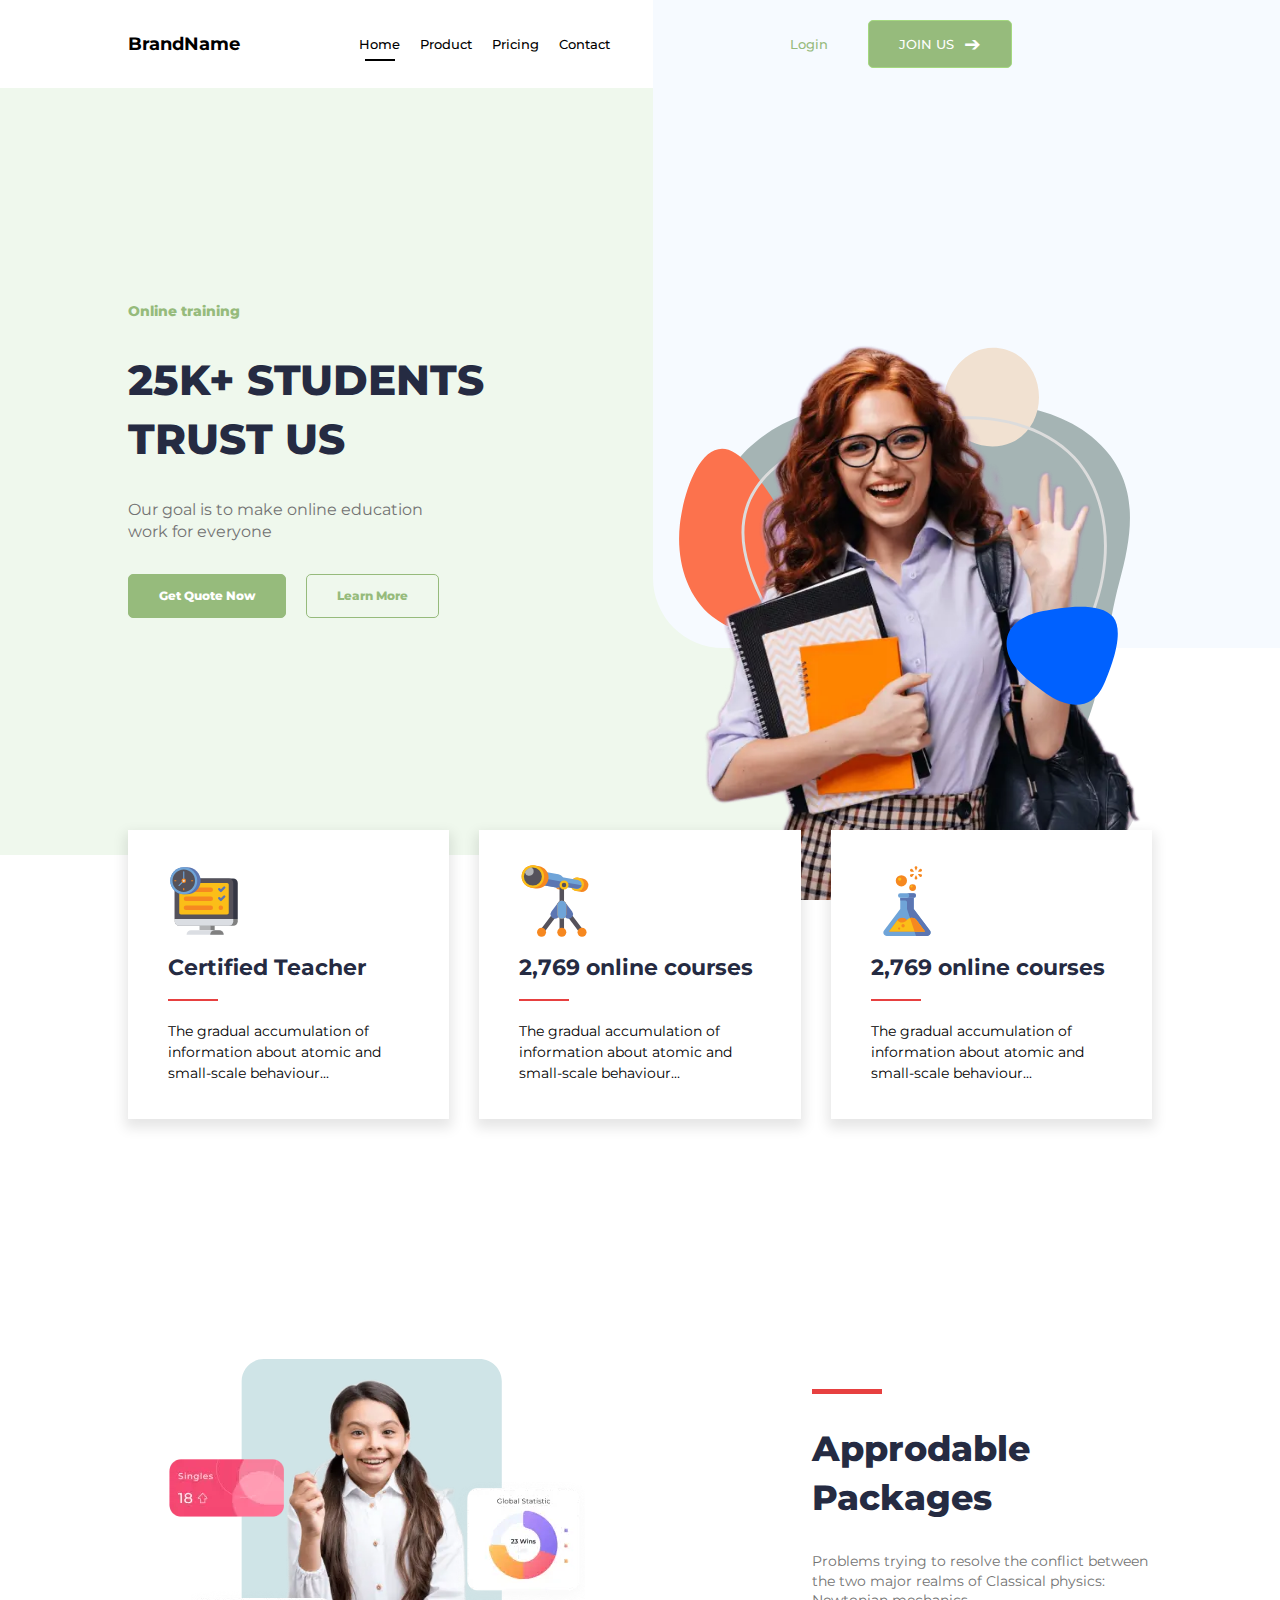
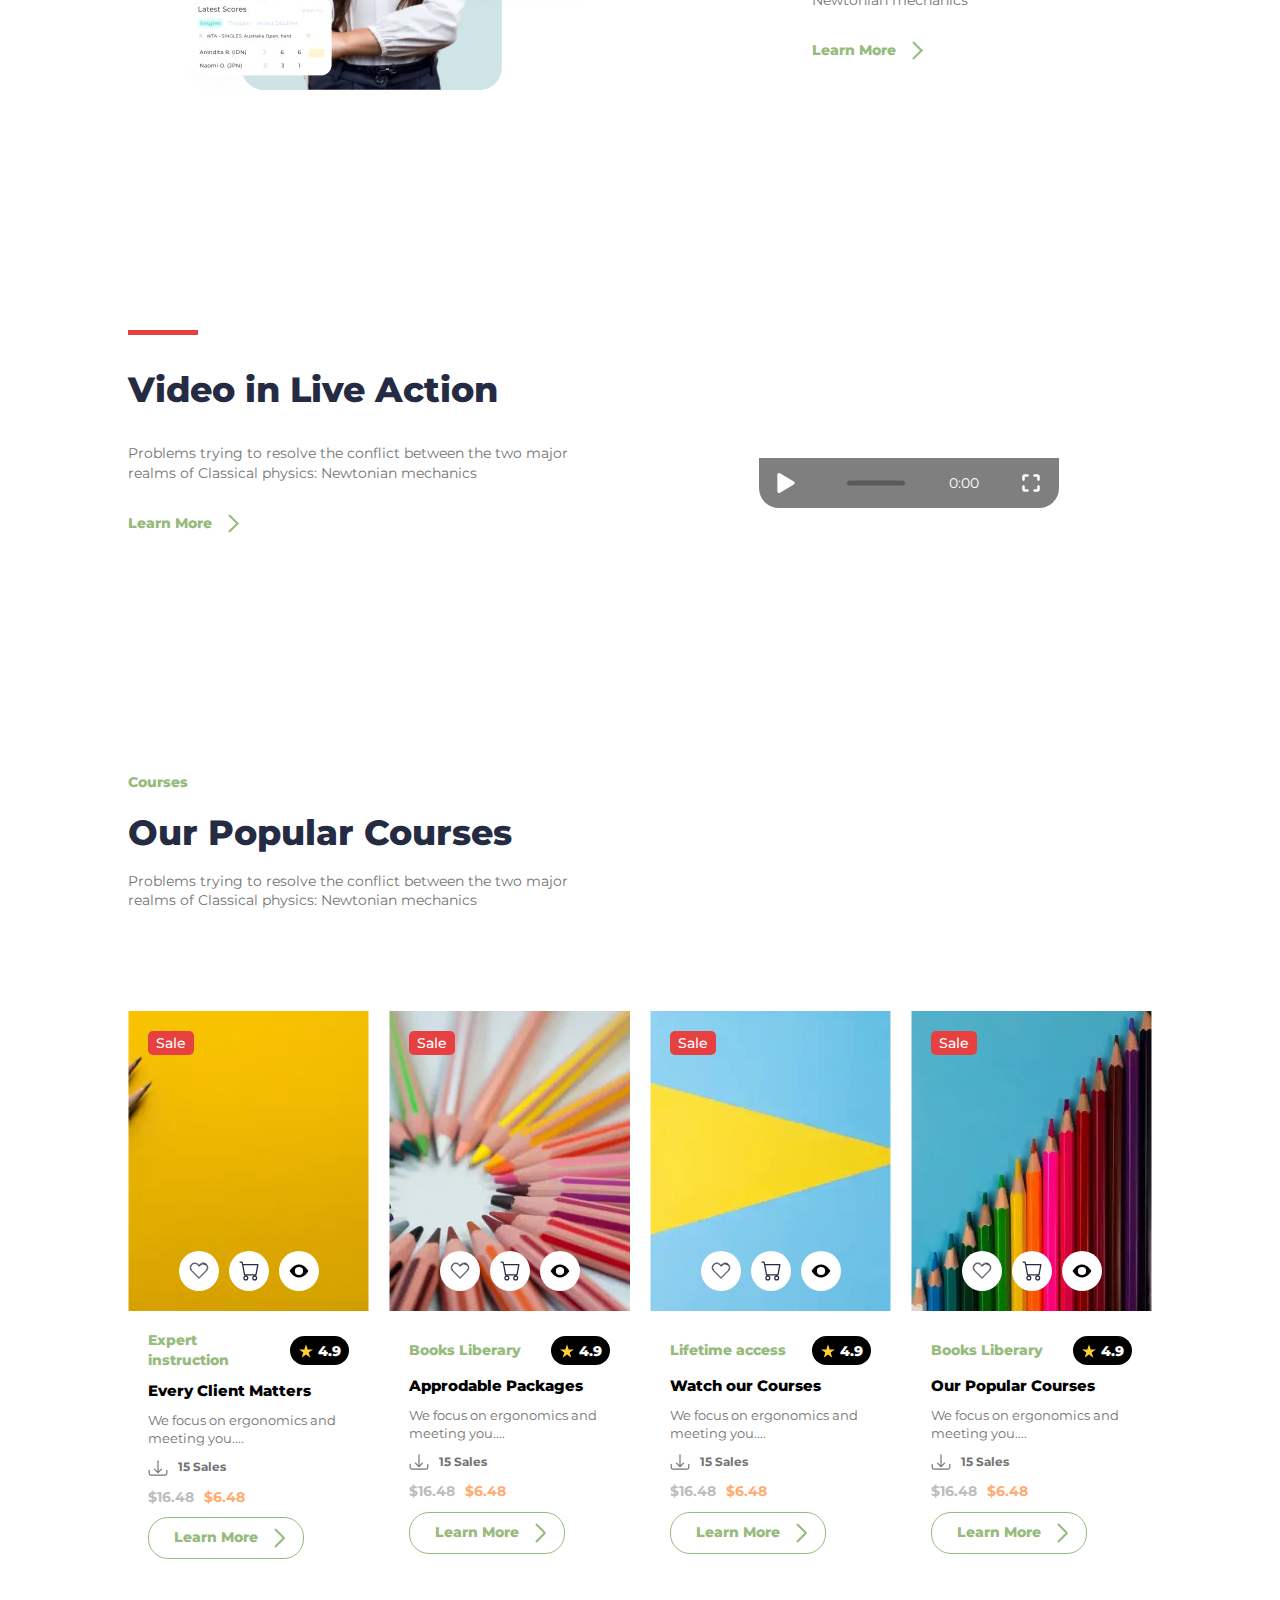
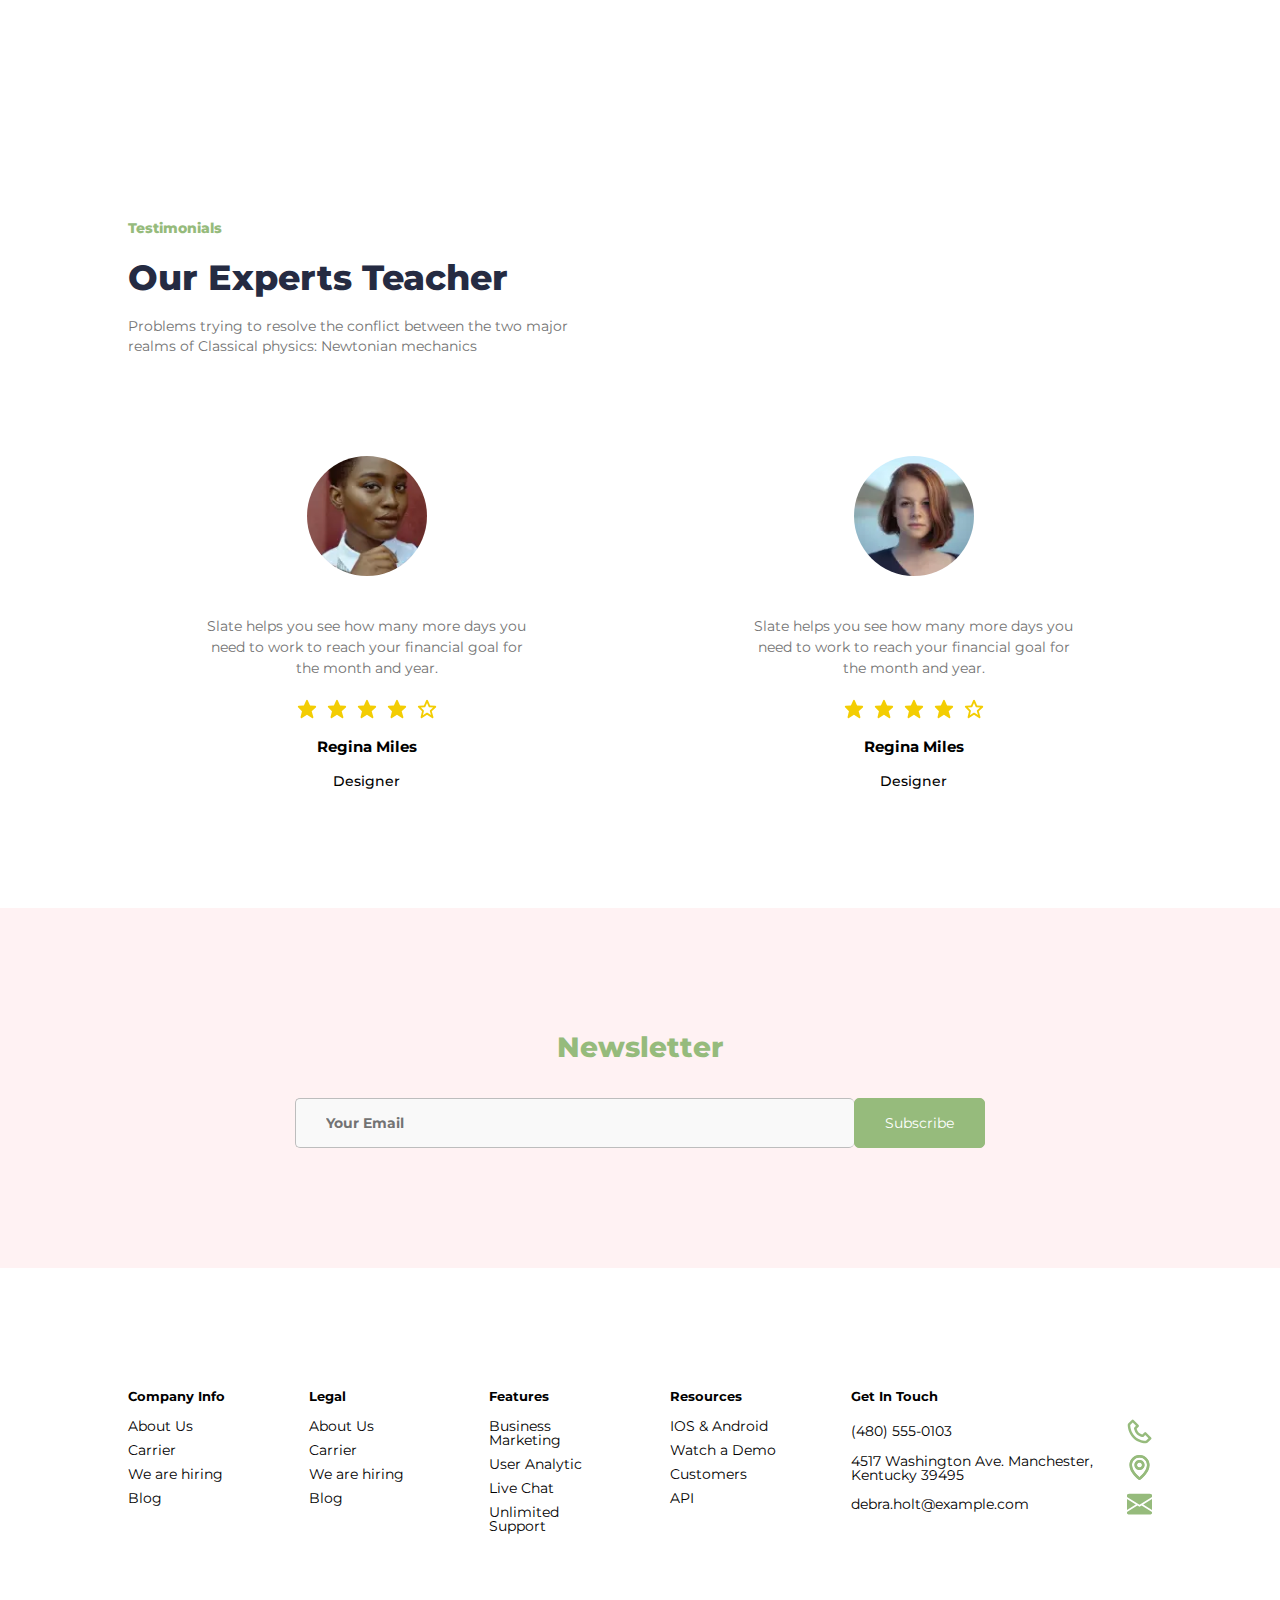
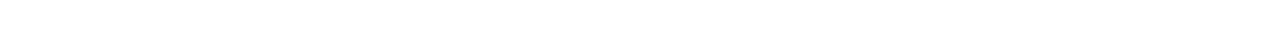
==== commit 6b384dc3: "project minification" ====
--- a/index.html
+++ b/index.html
@@ -7,9 +7,9 @@
 
   <link rel="preconnect" href="https://fonts.googleapis.com">
   <link rel="preconnect" href="https://fonts.gstatic.com" crossorigin>
-  <link href="https://fonts.googleapis.com/css2?family=Montserrat:wght@400;500;700&display=swap" rel="stylesheet">
-
-  <link rel="stylesheet" href="css/style.min.css">
+  <link href="https://fonts.googleapis.com/css2?family=Montserrat:wght@400;500;700&display=swap&_v=20230608130413" rel="stylesheet">
+
+  <link rel="stylesheet" href="css/style.min.css?_v=20230608130413">
   
   <title>Site layout 8</title>
 </head>
@@ -66,7 +66,7 @@
           <use xlink:href="img/icons/icons.svg#front--5"></use>
         </svg>
 
-        <img src="img/front/1.png" alt="" class="decor__image">
+        <img src="img/front/1.webp" alt="" class="decor__image">
 
         <svg class="decor__item_6 decor__item" data-mprlx data-mprlx-cof="8">
           <use xlink:href="img/icons/icons.svg#front--6"></use>
@@ -153,10 +153,10 @@
             <use xlink:href="img/icons/icons.svg#approdable--1"></use>
           </svg>
 
-          <img src="img/approdable/1.png" alt="" class="image-1">
-          <img src="img/approdable/2.png" alt="" class="image-2" data-mprlx data-mprlx-cof="8">
-          <img src="img/approdable/3.png" alt="" class="image-3" data-mprlx>
-          <img src="img/approdable/4.png" alt="" class="image-4" data-mprlx data-mprlx-cof="8">
+          <img src="img/approdable/1.webp" alt="" class="image-1">
+          <img src="img/approdable/2.webp" alt="" class="image-2" data-mprlx data-mprlx-cof="8">
+          <img src="img/approdable/3.webp" alt="" class="image-3" data-mprlx>
+          <img src="img/approdable/4.webp" alt="" class="image-4" data-mprlx data-mprlx-cof="8">
         </div>
       </div>
 
@@ -294,7 +294,7 @@
       <article class="item">
         <div class="item__image-container">
           <div class="item__image">
-            <img src="img/courses/1.png" alt="">
+            <img src="img/courses/1.webp" alt="">
           </div>
 
           <div class="item__sale">
@@ -378,7 +378,7 @@
       <article class="item">
         <div class="item__image-container">
           <div class="item__image">
-            <img src="img/courses/2.png" alt="">
+            <img src="img/courses/2.webp" alt="">
           </div>
 
           <div class="item__sale">
@@ -462,7 +462,7 @@
       <article class="item">
         <div class="item__image-container">
           <div class="item__image">
-            <img src="img/courses/3.png" alt="">
+            <img src="img/courses/3.webp" alt="">
           </div>
 
           <div class="item__sale">
@@ -546,7 +546,7 @@
       <article class="item">
         <div class="item__image-container">
           <div class="item__image">
-            <img src="img/courses/4.png" alt="">
+            <img src="img/courses/4.webp" alt="">
           </div>
 
           <div class="item__sale">
@@ -648,7 +648,7 @@
     <div class="testimonials__items">
       <div class="item">
         <div class="item__image-container">
-          <img src="img/testimonials/1.png" alt="">
+          <img src="img/testimonials/1.webp" alt="">
         </div>
 
         <div class="item__text">
@@ -698,7 +698,7 @@
 
       <div class="item">
         <div class="item__image-container">
-          <img src="img/testimonials/2.png" alt="">
+          <img src="img/testimonials/2.webp" alt="">
         </div>
 
         <div class="item__text">
@@ -857,6 +857,6 @@
   </div>
 </footer>
 
-  <script src="js/app.min.js"></script>
+  <script src="js/app.min.js?_v=20230608130413"></script>
 </body>
 </html>--- a/css/style.min.css
+++ b/css/style.min.css
@@ -1,1500 +1 @@
-/* Zeroing */
-* {
-  padding: 0;
-  margin: 0;
-  border: 0;
-}
-
-*, *:before, *:after {
-  -moz-box-sizing: border-box;
-  -webkit-box-sizing: border-box;
-  box-sizing: border-box;
-}
-
-:focus, :active {
-  outline: none;
-}
-
-a:focus, a:active {
-  outline: none;
-}
-
-nav, footer, header, aside {
-  display: block;
-}
-
-html, body {
-  height: 100%;
-  width: 100%;
-  font-size: 100%;
-  line-height: 1;
-  font-size: 14px;
-  -ms-text-size-adjust: 100%;
-  -moz-text-size-adjust: 100%;
-  -webkit-text-size-adjust: 100%;
-}
-
-input, button, textarea {
-  font-family: inherit;
-}
-
-input::-ms-clear {
-  display: none;
-}
-
-button {
-  cursor: pointer;
-}
-
-button::-moz-focus-inner {
-  padding: 0;
-  border: 0;
-}
-
-a, a:visited {
-  text-decoration: none;
-}
-
-a:hover {
-  text-decoration: none;
-}
-
-ul li {
-  list-style: none;
-}
-
-img {
-  vertical-align: top;
-}
-
-h1, h2, h3, h4, h5, h6 {
-  font-size: inherit;
-  font-weight: 400;
-}
-
-/* End zeroing */
-.object__svg {
-  display: none;
-}
-
-body {
-  font-family: "Montserrat", sans-serif;
-  overflow-x: hidden;
-  scrollbar-width: thin;
-  scrollbar-color: #BDBDBD #F6FAFF;
-}
-body::-webkit-scrollbar {
-  width: 11px;
-}
-body::-webkit-scrollbar-track {
-  background: #F6FAFF;
-}
-body::-webkit-scrollbar-thumb {
-  background-color: #BDBDBD;
-  border-radius: 10px;
-  border: 3px solid #F6FAFF;
-}
-
-.container {
-  width: 80%;
-  max-width: 1046px;
-  min-height: inherit;
-  margin: 0 auto;
-  padding: 120px 0;
-}
-
-.container_column-center {
-  display: flex;
-  flex-direction: column;
-  justify-content: center;
-}
-
-.container_double-block {
-  display: grid;
-  grid-template-columns: 1fr 1fr;
-  gap: 50px;
-}
-
-.text-block {
-  display: flex;
-  flex-direction: column;
-  justify-content: center;
-  gap: 30px;
-  line-height: 1.4;
-  height: 100%;
-}
-.text-block .decor-line {
-  background-color: #E74040;
-  width: 70px;
-  height: 5px;
-}
-.text-block .subtitle {
-  color: #96BB7C;
-  font-weight: 800;
-}
-.text-block .title h2 {
-  color: #252B42;
-  font-size: 35px;
-  font-weight: 800;
-}
-.text-block .text {
-  color: #737373;
-}
-.text-block .buttons {
-  display: flex;
-  justify-content: flex-start;
-  gap: 20px;
-  flex-wrap: wrap;
-}
-.text-block .buttons a {
-  position: relative;
-  display: inline-block;
-  padding: 0 20px 0 0;
-  color: #96BB7C;
-  font-weight: 800;
-  transition: background-color 1s ease 0s, border 1s ease 0s, color 1s ease 0s;
-}
-.text-block .buttons a::before, .text-block .buttons a::after {
-  content: "";
-  position: absolute;
-  right: -10px;
-  background-color: #96BB7C;
-  width: 13px;
-  height: 2px;
-  transform-origin: left;
-  transition: background-color 1s ease 0s;
-}
-.text-block .buttons a::before {
-  top: 0;
-  transform: rotate(45deg);
-}
-.text-block .buttons a::after {
-  bottom: 0;
-  transform: rotate(-45deg);
-}
-.text-block .buttons a:hover {
-  color: #a4d87f;
-}
-.text-block .buttons a:hover::before, .text-block .buttons a:hover::after {
-  background-color: #a4d87f;
-}
-.text-block .buttons a:active {
-  color: #82b360;
-}
-.text-block .buttons a:active::before, .text-block .buttons a:active::after {
-  background-color: #82b360;
-}
-
-div[data-vp-container] {
-  position: relative;
-  display: flex;
-  justify-content: center;
-  min-width: 245px;
-}
-div[data-vp-container] .video__container video {
-  width: 100%;
-  height: 100%;
-  border-radius: 20px;
-}
-div[data-vp-container] .video__control-container {
-  position: absolute;
-  bottom: 0;
-  left: 0;
-  display: flex;
-  justify-content: space-between;
-  align-items: center;
-  width: 100%;
-  height: 50px;
-  background-color: rgba(0, 0, 0, 0.5);
-  border-radius: 0 0 20px 20px;
-  opacity: 1;
-  padding: 0 10px;
-  transition: opacity 1s ease 0s;
-}
-div[data-vp-container] .video__control-container:hover {
-  opacity: 1 !important;
-}
-div[data-vp-container] .translucion-background {
-  position: absolute;
-  bottom: 0;
-  left: 0;
-  width: 100%;
-  height: 100%;
-  border-radius: 20px;
-  opacity: 1;
-  background: linear-gradient(0deg, rgba(56, 56, 56, 0.86) 0%, rgba(0, 0, 0, 0) 100%);
-  transition: height 1s ease 0s, opacity 1s ease 0s;
-}
-div[data-vp-container] .control__play {
-  display: flex;
-  justify-content: flex-start;
-  align-items: center;
-  height: inherit;
-}
-div[data-vp-container] .playback__container {
-  position: relative;
-  width: 35px;
-  height: 100%;
-}
-div[data-vp-container] .playback__container .icon_pause {
-  display: none;
-}
-div[data-vp-container] .playback__container .icon_play {
-  display: block;
-}
-div[data-vp-container] .playback__container svg {
-  position: absolute;
-  top: 50%;
-  left: 50%;
-  transform: translate(-50%, -50%);
-  fill: #fff;
-  width: 20px;
-  height: 20px;
-  object-fit: contain;
-}
-div[data-vp-container] .volume__container {
-  position: relative;
-  width: 35px;
-  height: 100%;
-}
-div[data-vp-container] .volume__container svg {
-  position: absolute;
-  top: 50%;
-  left: 50%;
-  transform: translate(-50%, -50%);
-  stroke: #fff;
-  width: 20px;
-  height: 20px;
-  object-fit: contain;
-}
-div[data-vp-container] .volume__container .volume_off,
-div[data-vp-container] .volume__container .volume_mute,
-div[data-vp-container] .volume__container .volume_down,
-div[data-vp-container] .volume__container .volume_up {
-  display: none;
-}
-div[data-vp-container] .volume__container[data-vp-volume=up] .volume_up {
-  display: block;
-}
-div[data-vp-container] .volume__container[data-vp-volume=down] .volume_down {
-  display: block;
-}
-div[data-vp-container] .volume__container[data-vp-volume=mute] .volume_mute {
-  display: block;
-}
-div[data-vp-container] .volume__container[data-vp-volume=off] .volume_off {
-  display: block;
-}
-div[data-vp-container] .volume__container:hover .volume__lines-container {
-  opacity: 1;
-}
-div[data-vp-container] .volume__lines-container {
-  cursor: pointer;
-  user-select: none;
-  display: flex;
-  justify-content: center;
-  align-items: center;
-  position: relative;
-  top: -50px;
-  left: 50%;
-  transform: translate(-50%, 0);
-  width: fit-content;
-  min-width: 26px;
-  height: 60px;
-  background-color: rgba(44, 44, 44, 0.5);
-  padding: 6px 8px;
-  border-radius: 20px;
-  opacity: 0;
-  transition: opacity 1s ease 0s;
-}
-div[data-vp-container] .volume__lines-wrapper {
-  position: relative;
-  width: 5px;
-  height: 100%;
-}
-div[data-vp-container] .volume__line {
-  width: 5px;
-  border-radius: 20px;
-  position: absolute;
-  bottom: 0;
-  left: 50%;
-  transform: translate(-50%, 0);
-}
-div[data-vp-container] .volume__line_full {
-  height: 100%;
-  background-color: rgba(80, 80, 80, 0.8);
-}
-div[data-vp-container] .volume__line_currect {
-  height: 0;
-  background-color: #fff;
-}
-div[data-vp-container].play .translucion-background {
-  height: 0%;
-  opacity: 0;
-}
-div[data-vp-container].play .playback__container .icon_pause {
-  display: block;
-}
-div[data-vp-container].play .playback__container .icon_play {
-  display: none;
-}
-div[data-vp-container].play.hidden-interface .video__control-container {
-  opacity: 0;
-}
-div[data-vp-container] .control__lines {
-  position: relative;
-  flex: 1 0 auto;
-  height: 50%;
-  margin: 0 3%;
-  cursor: pointer;
-}
-div[data-vp-container] .control__lines .line {
-  pointer-events: none;
-  border-radius: 20px;
-  position: absolute;
-  top: 50%;
-  left: 0;
-  transform: translate(0, -50%);
-  height: 5px;
-}
-div[data-vp-container] .control__lines:hover .line_hover,
-div[data-vp-container] .control__lines:hover .control__hint {
-  opacity: 1;
-}
-div[data-vp-container] .control__hint {
-  pointer-events: none;
-  user-select: none;
-  position: absolute;
-  top: -25px;
-  left: 0;
-  display: inline-block;
-  background-color: rgba(44, 44, 44, 0.5);
-  color: #fff;
-  padding: 6px 8px;
-  border-radius: 20px;
-  font-size: 12px;
-  opacity: 0;
-  transition: opacity 1s ease 0s;
-}
-div[data-vp-container] .line_full {
-  width: 100%;
-  background-color: rgba(80, 80, 80, 0.8);
-}
-div[data-vp-container] .line_hover {
-  width: 0%;
-  opacity: 0;
-  background-color: rgba(255, 255, 255, 0.2);
-  transition: opacity 0.5s ease 0s;
-}
-div[data-vp-container] .line_current {
-  width: 0%;
-  background-color: #fff;
-  transition: width 0.2s ease 0s;
-  z-index: 5;
-}
-div[data-vp-container] .control__duration {
-  color: #fff;
-  min-width: 100px;
-  text-align: center;
-}
-div[data-vp-container] .control__full {
-  position: relative;
-  width: 35px;
-  height: 100%;
-}
-div[data-vp-container] .control__full svg {
-  position: absolute;
-  top: 50%;
-  left: 50%;
-  transform: translate(-50%, -50%);
-  stroke: #fff;
-  fill: #fff;
-  width: 20px;
-  height: 20px;
-  object-fit: contain;
-}
-div[data-vp-container] .control__full .full__enter {
-  display: block;
-}
-div[data-vp-container] .control__full .full__exit {
-  display: none;
-}
-div[data-vp-container].fullscreen .control__full .full__enter {
-  display: none;
-}
-div[data-vp-container].fullscreen .control__full .full__exit {
-  display: block;
-}
-div[data-vp-container] svg {
-  cursor: pointer;
-}
-
-/* header style */
-.header {
-  position: fixed;
-  top: 0;
-  left: 0;
-  z-index: 10;
-  background-color: #fff;
-  width: 100%;
-  transition: height 1s ease 0.3s, transform 1s ease 0s, background 0.5s ease 0s;
-}
-.header::after {
-  content: "";
-  position: absolute;
-  top: 0;
-  right: 0;
-  z-index: -1;
-  background-color: #F6FAFF;
-  width: 49%;
-  height: 100%;
-  transition: width 1s ease 0s;
-}
-
-.header__bg_grey,
-.header[data-burger-parent-active] {
-  background-color: #F6FAFF;
-}
-.header__bg_grey::after,
-.header[data-burger-parent-active]::after {
-  width: 100% !important;
-}
-
-.header__hidden {
-  transform: translate(0, -100%);
-}
-
-.header__container {
-  padding: 20px 0;
-  display: grid;
-  grid-template-columns: auto auto 49%;
-  grid-template-areas: "logo nav buttons";
-  gap: 40px;
-  align-items: center;
-}
-
-.header__logo {
-  font-size: 18px;
-  font-weight: 700;
-  grid-area: logo;
-}
-.header__logo a {
-  color: #000;
-}
-
-.header__nav {
-  grid-area: nav;
-  transition: left 1s ease 0.1s, visibility 1s ease 0s;
-}
-.header__nav ul {
-  display: flex;
-  justify-content: flex-end;
-  align-items: center;
-  gap: 20px;
-  flex-wrap: wrap;
-}
-.header__nav li {
-  font-size: 13px;
-  font-weight: 500;
-  position: relative;
-}
-.header__nav a {
-  color: #000;
-  position: relative;
-  display: inline-block;
-}
-.header__nav a::before {
-  content: "";
-  position: absolute;
-  bottom: -10px;
-  left: 50%;
-  background-color: #000;
-  width: 0px;
-  height: 2px;
-  transform: translate(-50%, 0);
-  transition: width 0.5s ease 0s;
-}
-.header__nav a:hover::before {
-  width: 20px;
-}
-.header__nav a.active::before {
-  width: 30px;
-}
-
-.header__buttons {
-  grid-area: buttons;
-  display: flex;
-  justify-content: center;
-  align-items: center;
-  gap: 40px;
-  flex-wrap: wrap;
-  transition: left 1s ease 0s, visibility 1s ease 0s;
-}
-.header__buttons a {
-  color: #96BB7C;
-  font-weight: 500;
-  font-size: 13px;
-  transition: background-color 1s ease 0s, border 1s ease 0s, color 1s ease 0s;
-}
-.header__buttons a:not(.join):hover {
-  color: #a4d87f;
-}
-.header__buttons a:not(.join):active {
-  color: #82b360;
-}
-.header__buttons .join {
-  display: flex;
-  justify-content: center;
-  align-items: center;
-  gap: 10px;
-  background-color: #96BB7C;
-  border: 1px solid #a4d87f;
-  border-radius: 5px;
-  padding: 13px 30px;
-  text-transform: uppercase;
-  color: #fff;
-}
-.header__buttons .join:hover {
-  background-color: #a4d87f;
-  border: 1px solid #a4d87f;
-}
-.header__buttons .join:active {
-  background-color: #82b360;
-  border: 1px solid #82b360;
-}
-.header__buttons .join span {
-  font-size: 20px;
-}
-
-.header__burger {
-  display: none;
-  position: relative;
-  cursor: pointer;
-  grid-area: burger;
-  width: 22px;
-  height: 16px;
-}
-.header__burger::before, .header__burger::after,
-.header__burger span {
-  width: inherit;
-  height: 2px;
-  position: absolute;
-  right: 0;
-  background-color: #000;
-}
-.header__burger::before, .header__burger::after {
-  content: "";
-  transition: width 0.5s ease 0.5s, transform 0.5s ease 0s;
-  transform-origin: right;
-}
-.header__burger::before {
-  top: 0;
-}
-.header__burger::after {
-  bottom: 0;
-}
-.header__burger span {
-  top: 50%;
-  transform: translate(0, -50%);
-  transition: opacity 0.5s ease 0s, width 0.5s ease 0.5s;
-}
-
-.header__burger.active::before, .header__burger.active::after,
-.header__burger.active span {
-  width: 20px;
-}
-.header__burger.active::before, .header__burger.active::after {
-  transition: width 0.5s ease 0s, transform 0.5s ease 0.5s;
-}
-.header__burger.active::before {
-  transform: rotate(-45deg);
-}
-.header__burger.active::after {
-  transform: rotate(45deg);
-}
-.header__burger.active span {
-  opacity: 0;
-  transition: opacity 0.5s ease 0.5s, width 0.5s ease 0s;
-}
-
-.header[data-burger-parent-active] {
-  height: 100%;
-  transition: height 1s ease 0s, background 0.5s ease 0s;
-}
-.header[data-burger-parent-active]::after {
-  width: 100% !important;
-}
-.header[data-burger-parent-active] .header__nav,
-.header[data-burger-parent-active] .header__buttons {
-  left: 0%;
-  visibility: visible;
-}
-.header[data-burger-parent-active] .header__nav {
-  transition: left 1s ease 0s, visibility 1s ease 0s;
-}
-.header[data-burger-parent-active] .header__buttons {
-  transition: left 1s ease 0.2s, visibility 1s ease 0s;
-}
-
-@media (max-width: 1097px) {
-  .header__container {
-    grid-template-rows: auto auto;
-    grid-template-columns: auto 49%;
-    grid-template-areas: "logo buttons" "nav buttons";
-    gap: 20px;
-  }
-  .header__buttons {
-    grid-row: span 2;
-  }
-  .header__nav ul {
-    justify-content: flex-start;
-  }
-}
-@media (max-width: 700px) {
-  .header::after {
-    width: 92%;
-  }
-}
-@media (max-width: 680px) {
-  .header {
-    height: 90px;
-    overflow-y: auto;
-  }
-  .header__container {
-    grid-template-rows: auto auto;
-    grid-template-columns: auto auto min-content;
-    grid-template-areas: "logo buttons burger" "nav nav nav";
-    gap: 50px 20px;
-  }
-  .header__buttons {
-    grid-row: 1;
-  }
-  .header__nav {
-    position: relative;
-    left: -150%;
-    visibility: hidden;
-  }
-  .header__nav ul {
-    flex-direction: column;
-  }
-  .header__nav a.active::before {
-    display: none;
-  }
-  .header__burger {
-    display: block;
-  }
-}
-@media (max-width: 575px) {
-  .header {
-    height: 60px;
-  }
-  .header__container {
-    grid-template-rows: auto auto auto;
-    grid-template-columns: auto min-content;
-    grid-template-areas: "logo burger" "nav nav" "buttons buttons";
-  }
-  .header__buttons {
-    grid-row: auto;
-    flex-direction: column;
-    gap: 20px;
-    position: relative;
-    left: -150%;
-    visibility: hidden;
-  }
-}
-/* end header style */
-/* front style */
-.front {
-  min-height: 100vh;
-  position: relative;
-}
-.front .container {
-  padding: 100px 0 80px;
-}
-
-.front__text-block {
-  max-width: 470px;
-  position: relative;
-  z-index: 3;
-}
-
-.front__subtitle {
-  font-size: 14px;
-}
-
-.front__title h1 {
-  color: #252B42;
-  font-size: 42px;
-  font-weight: 800;
-  text-transform: uppercase;
-}
-
-.front__text {
-  width: 65%;
-  font-size: 16px;
-}
-
-.front__buttons a {
-  border: 1px solid #96BB7C;
-  border-radius: 5px;
-  padding: 13px 30px !important;
-  font-size: 12px;
-}
-.front__buttons a::before, .front__buttons a::after {
-  display: none;
-}
-.front__buttons a:first-child {
-  background-color: #96BB7C;
-  color: #fff;
-}
-.front__buttons a:first-child:hover {
-  background-color: #a4d87f;
-  border: 1px solid #a4d87f;
-}
-.front__buttons a:first-child:active {
-  background-color: #82b360;
-  border: 1px solid #82b360;
-}
-.front__buttons a:hover {
-  background-color: #a4d87f;
-  border: 1px solid #a4d87f;
-  color: #fff !important;
-}
-.front__buttons a:active {
-  background-color: #82b360;
-  border: 1px solid #82b360;
-}
-
-.front__decor {
-  width: 100%;
-  height: 100%;
-  position: absolute;
-  top: 0;
-  left: 0;
-}
-.front__decor .decor__bg_1,
-.front__decor .decor__bg_2 {
-  position: absolute;
-  top: 0;
-  transition: width 1s ease 0s;
-}
-.front__decor .decor__bg_1 {
-  background-color: #EFF8ED;
-  border-radius: 0 70px 70px 0;
-  left: 0;
-  width: 81%;
-  height: 95%;
-  z-index: 0;
-}
-.front__decor .decor__bg_2 {
-  background-color: #F6FAFF;
-  border-radius: 0 0 0 70px;
-  right: 0;
-  width: 49%;
-  height: 72%;
-  z-index: 1;
-}
-.front__decor .container {
-  position: relative;
-  height: 100%;
-}
-.front__decor .decor__image-container {
-  position: absolute;
-  bottom: 0;
-  right: -5%;
-  z-index: 1;
-  width: 55%;
-  height: 85%;
-  min-width: 532px;
-  max-width: 575px;
-  max-height: 588px;
-}
-.front__decor .decor__image-container .decor__image {
-  position: absolute;
-  bottom: 0;
-  left: 0;
-  width: 100%;
-  max-height: 100%;
-  object-fit: contain;
-}
-.front__decor .decor__image-container .decor__item {
-  position: absolute;
-}
-.front__decor .decor__image-container .decor__item_1 {
-  top: 15%;
-  left: 0;
-  width: 100%;
-  height: 75%;
-  object-fit: contain;
-}
-.front__decor .decor__image-container .decor__item_2 {
-  top: 23%;
-  left: 7%;
-  width: 26%;
-  height: 33%;
-}
-.front__decor .decor__image-container .decor__item_3 {
-  top: 6%;
-  left: 54%;
-  width: 17%;
-  height: 17%;
-}
-.front__decor .decor__image-container .decor__item_4 {
-  top: 16%;
-  left: 18%;
-  width: 65%;
-  height: 70%;
-  object-fit: contain;
-}
-.front__decor .decor__image-container .decor__item_5 {
-  bottom: 10%;
-  right: 12%;
-  width: 10%;
-  height: 11%;
-}
-.front__decor .decor__image-container .decor__item_6 {
-  bottom: 33%;
-  right: 15%;
-  width: 20%;
-  height: 17%;
-}
-
-@media (max-width: 1050px) {
-  .front__decor .decor__image-container {
-    right: -23%;
-  }
-}
-@media (max-width: 870px) {
-  .front__decor .decor__image-container {
-    display: none;
-  }
-}
-@media (max-width: 700px) {
-  .front__decor .decor__bg_1 {
-    width: 90%;
-  }
-  .front__decor .decor__bg_2 {
-    width: 92%;
-  }
-}
-@media (max-width: 480px) {
-  .front__buttons {
-    width: 80%;
-  }
-  .front__buttons a {
-    width: 100%;
-    text-align: center;
-  }
-}
-@media (max-width: 450px) {
-  .front__text {
-    width: 100%;
-  }
-  .front__title h1 {
-    font-size: 30px;
-  }
-}
-/* end front style */
-/* advantages style */
-.advantages {
-  position: relative;
-  z-index: 1;
-  margin: -190px 0 0;
-}
-
-.advantages__cards {
-  display: grid;
-  grid-template-columns: repeat(auto-fit, minmax(280px, 1fr));
-  grid-template-rows: 1fr;
-  gap: 30px;
-}
-.advantages__cards .card {
-  padding: 35px 40px;
-  background-color: #fff;
-  display: flex;
-  flex-direction: column;
-  justify-content: flex-start;
-  gap: 20px;
-  box-shadow: 0 6px 12px 3px rgba(0, 0, 0, 0.1);
-}
-.advantages__cards .card__icon {
-  width: 72px;
-  height: 72px;
-}
-.advantages__cards .card__icon svg {
-  width: inherit;
-  height: inherit;
-  max-width: inherit;
-  max-height: inherit;
-}
-.advantages__cards .card__title {
-  color: #252B42;
-  font-weight: 700;
-  font-size: 22px;
-}
-.advantages__cards .card__line {
-  background-color: #E74040;
-  width: 50px;
-  height: 2px;
-}
-.advantages__cards .card__text {
-  font-size: 14px;
-  line-height: 1.5;
-}
-
-@media (max-width: 350px) {
-  .advantages__cards {
-    grid-template-columns: repeat(auto-fit, minmax(250px, 1fr));
-  }
-}
-/* end advantages style */
-/* approdable style */
-.approdable__image-container {
-  width: 100%;
-  height: 100%;
-  position: relative;
-}
-.approdable__image-container svg {
-  position: absolute;
-  bottom: 0;
-  left: 0;
-  width: 100%;
-  height: 100%;
-}
-.approdable__image-container img {
-  position: absolute;
-  object-fit: contain;
-}
-.approdable__image-container .image-1 {
-  bottom: 0;
-  left: 0;
-  width: 100%;
-  height: 100%;
-}
-.approdable__image-container .image-2 {
-  top: 100px;
-  left: 40px;
-  width: 116px;
-  height: 58px;
-}
-.approdable__image-container .image-3 {
-  top: 120px;
-  right: 30px;
-  width: 132px;
-  height: 130px;
-}
-.approdable__image-container .image-4 {
-  bottom: -5px;
-  left: 62px;
-  width: 156px;
-  height: 106px;
-}
-
-.approdable__text-block {
-  padding: 30px 0;
-}
-
-@media (max-width: 870px) {
-  .approdable__image-container .image-2 {
-    top: 100px;
-    left: -30px;
-  }
-  .approdable__image-container .image-3 {
-    top: 120px;
-    right: -30px;
-  }
-  .approdable__image-container .image-4 {
-    bottom: -5px;
-    left: 37px;
-  }
-}
-@media (min-width: 650px) {
-  .approdable__right-block {
-    max-width: 340px;
-    justify-self: end;
-  }
-}
-@media (max-width: 650px) {
-  .approdable__left-block {
-    display: none;
-  }
-  .approdable__container_double-block {
-    grid-template-columns: 1fr;
-  }
-}
-/* end approdable style */
-/* video section style */
-.video-section__right-block {
-  display: flex;
-  flex-direction: column;
-  justify-content: center;
-  align-items: center;
-}
-
-@media (max-width: 700px) {
-  .video-section__container_double-block {
-    grid-template-columns: 1fr;
-    grid-template-rows: 1fr 1fr;
-  }
-}
-/* end video section style */
-/* courses style */
-.courses .container_column-center,
-.testimonials .container_column-center {
-  gap: 100px;
-}
-
-.courses__text-block,
-.testimonials__text-block {
-  max-width: 470px;
-  gap: 15px;
-}
-
-.courses__items {
-  display: grid;
-  grid-template-columns: repeat(auto-fit, minmax(240px, 1fr));
-  grid-template-rows: 1fr;
-  grid-auto-rows: 1fr;
-  gap: 20px;
-}
-.courses__items .item {
-  display: flex;
-  flex-direction: column;
-  justify-content: flex-start;
-}
-.courses__items .item__image-container {
-  position: relative;
-  flex: 0 0 300px;
-  width: 100%;
-}
-.courses__items .item__image {
-  width: 100%;
-  height: 100%;
-}
-.courses__items .item__image img {
-  position: absolute;
-  top: 0;
-  left: 0;
-  width: 100%;
-  height: 100%;
-  object-fit: cover;
-}
-.courses__items .item__sale {
-  position: absolute;
-  top: 20px;
-  left: 20px;
-  background-color: #E74040;
-  color: #fff;
-  padding: 5px 8px;
-  text-transform: capitalize;
-  font-size: 14px;
-  font-weight: 500;
-  border-radius: 5px;
-}
-.courses__items .item__actions {
-  position: absolute;
-  bottom: 20px;
-  left: 50%;
-  transform: translate(-50%, 0);
-  display: flex;
-  justify-content: center;
-  align-items: center;
-  gap: 10px;
-}
-.courses__items .item__actions button {
-  position: relative;
-  background-color: #fff;
-  border-radius: 50%;
-  width: 40px;
-  height: 40px;
-  transition: background-color 1s ease 0s;
-}
-.courses__items .item__actions button svg {
-  position: absolute;
-  top: 50%;
-  left: 50%;
-  transform: translate(-50%, -50%);
-  width: 50%;
-  height: 50%;
-  object-fit: contain;
-}
-.courses__items .item__actions button:hover {
-  background-color: #a4d87f;
-}
-.courses__items .item__actions button::before {
-  content: "";
-  background-color: #96e45f;
-  position: absolute;
-  top: 50%;
-  left: 50%;
-  transform: translate(-50%, -50%);
-  border-radius: 50%;
-  width: 0;
-  height: 0;
-  transition: width 0.5s ease 0s, height 0.5s ease 0s;
-}
-.courses__items .item__actions button.active::before {
-  width: 100%;
-  height: 100%;
-}
-.courses__items .item__text-container {
-  padding: 20px;
-  gap: 10px;
-}
-.courses__items .item__subtitle {
-  display: flex;
-  justify-content: space-between;
-  align-items: center;
-  gap: 10px;
-}
-.courses__items .item__subtitle .subtitle__star-container {
-  display: flex;
-  justify-content: center;
-  align-items: center;
-  gap: 5px;
-  background-color: #000;
-  padding: 7px 8px;
-  border-radius: 20px 20px;
-}
-.courses__items .item__subtitle .star__icon {
-  position: relative;
-  width: 15px;
-  height: 15px;
-}
-.courses__items .item__subtitle .star__icon svg {
-  position: absolute;
-  top: 50%;
-  left: 50%;
-  transform: translate(-50%, -50%);
-  width: 100%;
-  height: 100%;
-  object-fit: contain;
-}
-.courses__items .item__subtitle .star__text {
-  color: #fff;
-  line-height: 1;
-}
-.courses__items .item__title h2 {
-  font-size: 15px;
-}
-.courses__items .item__title h2 a {
-  color: #000;
-}
-.courses__items .item__text {
-  font-size: 13px;
-}
-.courses__items .item__sales-container {
-  display: flex;
-  justify-content: flex-start;
-  align-items: center;
-  gap: 10px;
-}
-.courses__items .item__sales-container .sales__icon {
-  position: relative;
-  width: 20px;
-  height: 20px;
-}
-.courses__items .item__sales-container .sales__icon svg {
-  position: absolute;
-  top: 50%;
-  left: 50%;
-  transform: translate(-50%, -50%);
-  width: 100%;
-  height: 100%;
-  object-fit: contain;
-}
-.courses__items .item__sales-container .sales__text {
-  font-weight: 700;
-  font-size: 12px;
-  color: #737373;
-}
-.courses__items .item__prices {
-  display: flex;
-  justify-content: flex-start;
-  align-items: center;
-  gap: 10px;
-  font-weight: 700;
-}
-.courses__items .item__prices .prices__text_old {
-  color: #BDBDBD;
-}
-.courses__items .item__prices .prices__text_new {
-  color: #FFAB71;
-}
-.courses__items .item__button-container .button {
-  border-radius: 20px;
-  border: 1px solid #96BB7C;
-  padding: 10px 25px;
-  transition: background-color 1s ease 0s;
-}
-.courses__items .item__button-container .button:hover {
-  background-color: #a4d87f;
-  border: 1px solid #a4d87f;
-}
-.courses__items .item__button-container .button:hover a {
-  color: #fff !important;
-}
-.courses__items .item__button-container .button:hover a::before, .courses__items .item__button-container .button:hover a::after {
-  background-color: #fff;
-}
-.courses__items .item__button-container .button:active {
-  background-color: #82b360;
-  border: 1px solid #82b360;
-}
-
-/* end courses style */
-/* testimonials style */
-.testimonials__items {
-  display: grid;
-  grid-template-columns: repeat(auto-fit, minmax(240px, 1fr));
-  grid-template-rows: 1fr;
-  grid-auto-rows: 1fr;
-  justify-items: center;
-  gap: 70px;
-}
-.testimonials__items .item {
-  display: flex;
-  flex-direction: column;
-  justify-content: flex-start;
-  align-items: center;
-  gap: 20px;
-  max-width: 320px;
-}
-.testimonials__items .item__image-container {
-  position: relative;
-  flex: 0 0 120px;
-  border-radius: 50%;
-  width: 120px;
-  margin: 0 0 20px 0;
-}
-.testimonials__items .item__image-container img {
-  position: absolute;
-  top: 0;
-  left: 0;
-  width: 100%;
-  height: 100%;
-  border-radius: 50%;
-  object-fit: contain;
-}
-.testimonials__items .item__text {
-  color: #737373;
-  text-align: center;
-  line-height: 1.5;
-}
-.testimonials__items .item__stars {
-  height: 20px;
-  display: flex;
-  justify-content: center;
-  align-items: center;
-  gap: 10px;
-}
-.testimonials__items .item__stars .star-container {
-  position: relative;
-  height: inherit;
-  width: 20px;
-}
-.testimonials__items .item__stars svg {
-  position: absolute;
-  top: 0;
-  left: 0;
-  width: 100%;
-  height: 100%;
-  object-fit: contain;
-}
-.testimonials__items .item__name {
-  font-size: 15px;
-  font-weight: 700;
-}
-.testimonials__items .item__profession {
-  font-weight: 500;
-}
-
-/* end testimonials style */
-/* newsletter style */
-.newsletter {
-  background-color: #FFF2F3;
-}
-.newsletter .container_column-center {
-  gap: 30px;
-}
-
-.newsletter__text-block .newsletter__subtitle {
-  font-size: 28px;
-  text-align: center;
-}
-
-.newsletter__form {
-  display: flex;
-  justify-content: flex-start;
-  align-items: center;
-  max-width: 690px;
-  margin: 0 auto;
-}
-.newsletter__form input,
-.newsletter__form button {
-  border-radius: 5px;
-  padding: 15px 30px;
-  font-size: 14px;
-}
-.newsletter__form input {
-  flex: 1 1 auto;
-  background-color: #F9F9F9;
-  font-weight: 700;
-  border: 1px solid #BDBDBD;
-}
-.newsletter__form input::placeholder {
-  color: #737373;
-}
-.newsletter__form button {
-  background-color: #96BB7C;
-  color: #fff;
-  border: 1px solid #96BB7C;
-  transition: background-color 1s ease 0s, border 1s ease 0s;
-}
-.newsletter__form button:hover {
-  background-color: #a4d87f;
-  border: 1px solid #a4d87f;
-}
-.newsletter__form button:active {
-  background-color: #82b360;
-  border: 1px solid #82b360;
-}
-
-@media (min-width: 470px) {
-  .newsletter__form input {
-    border-right: none;
-  }
-}
-@media (max-width: 470px) {
-  .newsletter__form {
-    flex-direction: column;
-    gap: 10px;
-  }
-  .newsletter__form input,
-  .newsletter__form button {
-    width: 100%;
-  }
-}
-/* end newsletter style */
-/* footer style */
-.footer__lists {
-  display: grid;
-  grid-template-columns: repeat(auto-fit, minmax(120px, 1fr));
-  grid-template-rows: auto;
-  grid-auto-rows: auto;
-  gap: 30px;
-  column-gap: 60px;
-}
-.footer__lists *[hidden] {
-  display: none !important;
-}
-.footer__lists .list {
-  display: flex;
-  flex-direction: column;
-  justify-content: flex-start;
-}
-.footer__lists .list__title {
-  background-color: #fff;
-  font-weight: 700;
-  text-align: start;
-  display: flex;
-  justify-content: space-between;
-  align-items: flex-start;
-  gap: 30px;
-}
-.footer__lists .arrows {
-  display: none;
-  position: relative;
-  top: -1px;
-  width: 20px;
-  height: 20px;
-}
-.footer__lists .arrows::before, .footer__lists .arrows::after {
-  content: "";
-  position: absolute;
-  top: 50%;
-  width: 60%;
-  height: 1px;
-  background-color: #000;
-  transition: transform 0.5s ease 0s;
-}
-.footer__lists .arrows::before {
-  left: 0;
-  transform: translate(0, -50%) rotate(45deg);
-}
-.footer__lists .arrows::after {
-  right: 0;
-  transform: translate(0, -50%) rotate(-45deg);
-}
-.footer__lists .list__content {
-  display: flex;
-  flex-direction: column;
-  justify-content: flex-start;
-  align-items: flex-start;
-  gap: 10px;
-  margin: 15px 0 0;
-}
-.footer__lists .list__content a {
-  color: #000;
-}
-.footer__lists._spoller-init .arrows {
-  display: block;
-}
-.footer__lists .list__title._spoller-active .arrows::before {
-  left: 0;
-  transform: translate(0, -50%) rotate(-45deg);
-}
-.footer__lists .list__title._spoller-active .arrows::after {
-  right: 0;
-  transform: translate(0, -50%) rotate(45deg);
-}
-
-.footer__contact {
-  grid-column: span 2;
-}
-.footer__contact button {
-  align-self: flex-end;
-}
-.footer__contact .list__content li {
-  width: 100%;
-}
-.footer__contact .list__content a {
-  display: flex;
-  justify-content: space-between;
-  align-items: center;
-  gap: 10px;
-  text-align: right;
-}
-.footer__contact .list__content .content__icon {
-  position: relative;
-  height: 25px;
-  flex: 0 0 25px;
-}
-.footer__contact .list__content .content__icon svg {
-  position: absolute;
-  top: 0;
-  left: 0;
-  height: 100%;
-  width: 100%;
-  object-fit: contain;
-}
-
-@media (max-width: 1280px) {
-  .footer__contact button {
-    align-self: flex-start;
-  }
-  .footer__contact .list__content a {
-    flex-direction: row-reverse;
-    text-align: left;
-  }
-}
-@media (max-width: 380px) {
-  .footer__lists {
-    grid-template-columns: 1fr;
-    grid-template-rows: repeat(5, auto);
-  }
-  .footer__contact {
-    grid-column: auto;
-  }
-}
-/* end footer style */+*{padding:0;margin:0;border:0}*,:after,:before{-webkit-box-sizing:border-box;box-sizing:border-box}:active,:focus{outline:0}a:active,a:focus{outline:0}aside,footer,header,nav{display:block}body,html{height:100%;width:100%;font-size:100%;line-height:1;font-size:14px;-ms-text-size-adjust:100%;-moz-text-size-adjust:100%;-webkit-text-size-adjust:100%}button,input,textarea{font-family:inherit}input::-ms-clear{display:none}button{cursor:pointer}button::-moz-focus-inner{padding:0;border:0}a,a:visited{text-decoration:none}a:hover{text-decoration:none}ul li{list-style:none}img{vertical-align:top}h1,h2,h3,h4,h5,h6{font-size:inherit;font-weight:400}.object__svg{display:none}body{font-family:Montserrat,sans-serif;overflow-x:hidden;scrollbar-width:thin;scrollbar-color:#bdbdbd #f6faff}body::-webkit-scrollbar{width:11px}body::-webkit-scrollbar-track{background:#f6faff}body::-webkit-scrollbar-thumb{background-color:#bdbdbd;border-radius:10px;border:3px solid #f6faff}.container{width:80%;max-width:1046px;min-height:inherit;margin:0 auto;padding:120px 0}.container_column-center{display:-webkit-box;display:-ms-flexbox;display:flex;-webkit-box-orient:vertical;-webkit-box-direction:normal;-ms-flex-direction:column;flex-direction:column;-webkit-box-pack:center;-ms-flex-pack:center;justify-content:center}.container_double-block{display:-ms-grid;display:grid;-ms-grid-columns:1fr 1fr;grid-template-columns:1fr 1fr;gap:50px}.text-block{display:-webkit-box;display:-ms-flexbox;display:flex;-webkit-box-orient:vertical;-webkit-box-direction:normal;-ms-flex-direction:column;flex-direction:column;-webkit-box-pack:center;-ms-flex-pack:center;justify-content:center;gap:30px;line-height:1.4;height:100%}.text-block .decor-line{background-color:#e74040;width:70px;height:5px}.text-block .subtitle{color:#96bb7c;font-weight:800}.text-block .title h2{color:#252b42;font-size:35px;font-weight:800}.text-block .text{color:#737373}.text-block .buttons{display:-webkit-box;display:-ms-flexbox;display:flex;-webkit-box-pack:start;-ms-flex-pack:start;justify-content:flex-start;gap:20px;-ms-flex-wrap:wrap;flex-wrap:wrap}.text-block .buttons a{position:relative;display:inline-block;padding:0 20px 0 0;color:#96bb7c;font-weight:800;-webkit-transition:background-color 1s ease 0s,border 1s ease 0s,color 1s ease 0s;-o-transition:background-color 1s ease 0s,border 1s ease 0s,color 1s ease 0s;transition:background-color 1s ease 0s,border 1s ease 0s,color 1s ease 0s}.text-block .buttons a::after,.text-block .buttons a::before{content:"";position:absolute;right:-10px;background-color:#96bb7c;width:13px;height:2px;-webkit-transform-origin:left;-ms-transform-origin:left;transform-origin:left;-webkit-transition:background-color 1s ease 0s;-o-transition:background-color 1s ease 0s;transition:background-color 1s ease 0s}.text-block .buttons a::before{top:0;-webkit-transform:rotate(45deg);-ms-transform:rotate(45deg);transform:rotate(45deg)}.text-block .buttons a::after{bottom:0;-webkit-transform:rotate(-45deg);-ms-transform:rotate(-45deg);transform:rotate(-45deg)}.text-block .buttons a:hover{color:#a4d87f}.text-block .buttons a:hover::after,.text-block .buttons a:hover::before{background-color:#a4d87f}.text-block .buttons a:active{color:#82b360}.text-block .buttons a:active::after,.text-block .buttons a:active::before{background-color:#82b360}div[data-vp-container]{position:relative;display:-webkit-box;display:-ms-flexbox;display:flex;-webkit-box-pack:center;-ms-flex-pack:center;justify-content:center;min-width:245px}div[data-vp-container] .video__container video{width:100%;height:100%;border-radius:20px}div[data-vp-container] .video__control-container{position:absolute;bottom:0;left:0;display:-webkit-box;display:-ms-flexbox;display:flex;-webkit-box-pack:justify;-ms-flex-pack:justify;justify-content:space-between;-webkit-box-align:center;-ms-flex-align:center;align-items:center;width:100%;height:50px;background-color:rgba(0,0,0,.5);border-radius:0 0 20px 20px;opacity:1;padding:0 10px;-webkit-transition:opacity 1s ease 0s;-o-transition:opacity 1s ease 0s;transition:opacity 1s ease 0s}div[data-vp-container] .video__control-container:hover{opacity:1!important}div[data-vp-container] .translucion-background{position:absolute;bottom:0;left:0;width:100%;height:100%;border-radius:20px;opacity:1;background:-webkit-gradient(linear,left bottom,left top,from(rgba(56,56,56,.86)),to(rgba(0,0,0,0)));background:-o-linear-gradient(bottom,rgba(56,56,56,.86) 0,rgba(0,0,0,0) 100%);background:linear-gradient(0deg,rgba(56,56,56,.86) 0,rgba(0,0,0,0) 100%);-webkit-transition:height 1s ease 0s,opacity 1s ease 0s;-o-transition:height 1s ease 0s,opacity 1s ease 0s;transition:height 1s ease 0s,opacity 1s ease 0s}div[data-vp-container] .control__play{display:-webkit-box;display:-ms-flexbox;display:flex;-webkit-box-pack:start;-ms-flex-pack:start;justify-content:flex-start;-webkit-box-align:center;-ms-flex-align:center;align-items:center;height:inherit}div[data-vp-container] .playback__container{position:relative;width:35px;height:100%}div[data-vp-container] .playback__container .icon_pause{display:none}div[data-vp-container] .playback__container .icon_play{display:block}div[data-vp-container] .playback__container svg{position:absolute;top:50%;left:50%;-webkit-transform:translate(-50%,-50%);-ms-transform:translate(-50%,-50%);transform:translate(-50%,-50%);fill:#fff;width:20px;height:20px;-o-object-fit:contain;object-fit:contain}div[data-vp-container] .volume__container{position:relative;width:35px;height:100%}div[data-vp-container] .volume__container svg{position:absolute;top:50%;left:50%;-webkit-transform:translate(-50%,-50%);-ms-transform:translate(-50%,-50%);transform:translate(-50%,-50%);stroke:#fff;width:20px;height:20px;-o-object-fit:contain;object-fit:contain}div[data-vp-container] .volume__container .volume_down,div[data-vp-container] .volume__container .volume_mute,div[data-vp-container] .volume__container .volume_off,div[data-vp-container] .volume__container .volume_up{display:none}div[data-vp-container] .volume__container[data-vp-volume=up] .volume_up{display:block}div[data-vp-container] .volume__container[data-vp-volume=down] .volume_down{display:block}div[data-vp-container] .volume__container[data-vp-volume=mute] .volume_mute{display:block}div[data-vp-container] .volume__container[data-vp-volume=off] .volume_off{display:block}div[data-vp-container] .volume__container:hover .volume__lines-container{opacity:1}div[data-vp-container] .volume__lines-container{cursor:pointer;-webkit-user-select:none;-moz-user-select:none;-ms-user-select:none;user-select:none;display:-webkit-box;display:-ms-flexbox;display:flex;-webkit-box-pack:center;-ms-flex-pack:center;justify-content:center;-webkit-box-align:center;-ms-flex-align:center;align-items:center;position:relative;top:-50px;left:50%;-webkit-transform:translate(-50%,0);-ms-transform:translate(-50%,0);transform:translate(-50%,0);width:-webkit-fit-content;width:-moz-fit-content;width:fit-content;min-width:26px;height:60px;background-color:rgba(44,44,44,.5);padding:6px 8px;border-radius:20px;opacity:0;-webkit-transition:opacity 1s ease 0s;-o-transition:opacity 1s ease 0s;transition:opacity 1s ease 0s}div[data-vp-container] .volume__lines-wrapper{position:relative;width:5px;height:100%}div[data-vp-container] .volume__line{width:5px;border-radius:20px;position:absolute;bottom:0;left:50%;-webkit-transform:translate(-50%,0);-ms-transform:translate(-50%,0);transform:translate(-50%,0)}div[data-vp-container] .volume__line_full{height:100%;background-color:rgba(80,80,80,.8)}div[data-vp-container] .volume__line_currect{height:0;background-color:#fff}div[data-vp-container].play .translucion-background{height:0%;opacity:0}div[data-vp-container].play .playback__container .icon_pause{display:block}div[data-vp-container].play .playback__container .icon_play{display:none}div[data-vp-container].play.hidden-interface .video__control-container{opacity:0}div[data-vp-container] .control__lines{position:relative;-webkit-box-flex:1;-ms-flex:1 0 auto;flex:1 0 auto;height:50%;margin:0 3%;cursor:pointer}div[data-vp-container] .control__lines .line{pointer-events:none;border-radius:20px;position:absolute;top:50%;left:0;-webkit-transform:translate(0,-50%);-ms-transform:translate(0,-50%);transform:translate(0,-50%);height:5px}div[data-vp-container] .control__lines:hover .control__hint,div[data-vp-container] .control__lines:hover .line_hover{opacity:1}div[data-vp-container] .control__hint{pointer-events:none;-webkit-user-select:none;-moz-user-select:none;-ms-user-select:none;user-select:none;position:absolute;top:-25px;left:0;display:inline-block;background-color:rgba(44,44,44,.5);color:#fff;padding:6px 8px;border-radius:20px;font-size:12px;opacity:0;-webkit-transition:opacity 1s ease 0s;-o-transition:opacity 1s ease 0s;transition:opacity 1s ease 0s}div[data-vp-container] .line_full{width:100%;background-color:rgba(80,80,80,.8)}div[data-vp-container] .line_hover{width:0%;opacity:0;background-color:rgba(255,255,255,.2);-webkit-transition:opacity .5s ease 0s;-o-transition:opacity .5s ease 0s;transition:opacity .5s ease 0s}div[data-vp-container] .line_current{width:0%;background-color:#fff;-webkit-transition:width .2s ease 0s;-o-transition:width .2s ease 0s;transition:width .2s ease 0s;z-index:5}div[data-vp-container] .control__duration{color:#fff;min-width:100px;text-align:center}div[data-vp-container] .control__full{position:relative;width:35px;height:100%}div[data-vp-container] .control__full svg{position:absolute;top:50%;left:50%;-webkit-transform:translate(-50%,-50%);-ms-transform:translate(-50%,-50%);transform:translate(-50%,-50%);stroke:#fff;fill:#fff;width:20px;height:20px;-o-object-fit:contain;object-fit:contain}div[data-vp-container] .control__full .full__enter{display:block}div[data-vp-container] .control__full .full__exit{display:none}div[data-vp-container].fullscreen .control__full .full__enter{display:none}div[data-vp-container].fullscreen .control__full .full__exit{display:block}div[data-vp-container] svg{cursor:pointer}.header{position:fixed;top:0;left:0;z-index:10;background-color:#fff;width:100%;-webkit-transition:height 1s ease .3s,background .5s ease 0s,-webkit-transform 1s ease 0s;transition:height 1s ease .3s,background .5s ease 0s,-webkit-transform 1s ease 0s;-o-transition:height 1s ease .3s,transform 1s ease 0s,background .5s ease 0s;transition:height 1s ease .3s,transform 1s ease 0s,background .5s ease 0s;transition:height 1s ease .3s,transform 1s ease 0s,background .5s ease 0s,-webkit-transform 1s ease 0s}.header::after{content:"";position:absolute;top:0;right:0;z-index:-1;background-color:#f6faff;width:49%;height:100%;-webkit-transition:width 1s ease 0s;-o-transition:width 1s ease 0s;transition:width 1s ease 0s}.header[data-burger-parent-active],.header__bg_grey{background-color:#f6faff}.header[data-burger-parent-active]::after,.header__bg_grey::after{width:100%!important}.header__hidden{-webkit-transform:translate(0,-100%);-ms-transform:translate(0,-100%);transform:translate(0,-100%)}.header__container{padding:20px 0;display:-ms-grid;display:grid;-ms-grid-columns:auto 40px auto 40px 49%;grid-template-columns:auto auto 49%;grid-template-areas:"logo nav buttons";gap:40px;-webkit-box-align:center;-ms-flex-align:center;align-items:center}.header__logo{-ms-grid-row:1;-ms-grid-column:1;font-size:18px;font-weight:700;grid-area:logo}.header__logo a{color:#000}.header__nav{-ms-grid-row:1;-ms-grid-column:3;grid-area:nav;-webkit-transition:left 1s ease .1s,visibility 1s ease 0s;-o-transition:left 1s ease .1s,visibility 1s ease 0s;transition:left 1s ease .1s,visibility 1s ease 0s}.header__nav ul{display:-webkit-box;display:-ms-flexbox;display:flex;-webkit-box-pack:end;-ms-flex-pack:end;justify-content:flex-end;-webkit-box-align:center;-ms-flex-align:center;align-items:center;gap:20px;-ms-flex-wrap:wrap;flex-wrap:wrap}.header__nav li{font-size:13px;font-weight:500;position:relative}.header__nav a{color:#000;position:relative;display:inline-block}.header__nav a::before{content:"";position:absolute;bottom:-10px;left:50%;background-color:#000;width:0;height:2px;-webkit-transform:translate(-50%,0);-ms-transform:translate(-50%,0);transform:translate(-50%,0);-webkit-transition:width .5s ease 0s;-o-transition:width .5s ease 0s;transition:width .5s ease 0s}.header__nav a:hover::before{width:20px}.header__nav a.active::before{width:30px}.header__buttons{-ms-grid-row:1;-ms-grid-column:5;grid-area:buttons;display:-webkit-box;display:-ms-flexbox;display:flex;-webkit-box-pack:center;-ms-flex-pack:center;justify-content:center;-webkit-box-align:center;-ms-flex-align:center;align-items:center;gap:40px;-ms-flex-wrap:wrap;flex-wrap:wrap;-webkit-transition:left 1s ease 0s,visibility 1s ease 0s;-o-transition:left 1s ease 0s,visibility 1s ease 0s;transition:left 1s ease 0s,visibility 1s ease 0s}.header__buttons a{color:#96bb7c;font-weight:500;font-size:13px;-webkit-transition:background-color 1s ease 0s,border 1s ease 0s,color 1s ease 0s;-o-transition:background-color 1s ease 0s,border 1s ease 0s,color 1s ease 0s;transition:background-color 1s ease 0s,border 1s ease 0s,color 1s ease 0s}.header__buttons a:not(.join):hover{color:#a4d87f}.header__buttons a:not(.join):active{color:#82b360}.header__buttons .join{display:-webkit-box;display:-ms-flexbox;display:flex;-webkit-box-pack:center;-ms-flex-pack:center;justify-content:center;-webkit-box-align:center;-ms-flex-align:center;align-items:center;gap:10px;background-color:#96bb7c;border:1px solid #a4d87f;border-radius:5px;padding:13px 30px;text-transform:uppercase;color:#fff}.header__buttons .join:hover{background-color:#a4d87f;border:1px solid #a4d87f}.header__buttons .join:active{background-color:#82b360;border:1px solid #82b360}.header__buttons .join span{font-size:20px}.header__burger{display:none;position:relative;cursor:pointer;grid-area:burger;width:22px;height:16px}.header__burger span,.header__burger::after,.header__burger::before{width:inherit;height:2px;position:absolute;right:0;background-color:#000}.header__burger::after,.header__burger::before{content:"";-webkit-transition:width .5s ease .5s,-webkit-transform .5s ease 0s;transition:width .5s ease .5s,-webkit-transform .5s ease 0s;-o-transition:width .5s ease .5s,transform .5s ease 0s;transition:width .5s ease .5s,transform .5s ease 0s;transition:width .5s ease .5s,transform .5s ease 0s,-webkit-transform .5s ease 0s;-webkit-transform-origin:right;-ms-transform-origin:right;transform-origin:right}.header__burger::before{top:0}.header__burger::after{bottom:0}.header__burger span{top:50%;-webkit-transform:translate(0,-50%);-ms-transform:translate(0,-50%);transform:translate(0,-50%);-webkit-transition:opacity .5s ease 0s,width .5s ease .5s;-o-transition:opacity .5s ease 0s,width .5s ease .5s;transition:opacity .5s ease 0s,width .5s ease .5s}.header__burger.active span,.header__burger.active::after,.header__burger.active::before{width:20px}.header__burger.active::after,.header__burger.active::before{-webkit-transition:width .5s ease 0s,-webkit-transform .5s ease .5s;transition:width .5s ease 0s,-webkit-transform .5s ease .5s;-o-transition:width .5s ease 0s,transform .5s ease .5s;transition:width .5s ease 0s,transform .5s ease .5s;transition:width .5s ease 0s,transform .5s ease .5s,-webkit-transform .5s ease .5s}.header__burger.active::before{-webkit-transform:rotate(-45deg);-ms-transform:rotate(-45deg);transform:rotate(-45deg)}.header__burger.active::after{-webkit-transform:rotate(45deg);-ms-transform:rotate(45deg);transform:rotate(45deg)}.header__burger.active span{opacity:0;-webkit-transition:opacity .5s ease .5s,width .5s ease 0s;-o-transition:opacity .5s ease .5s,width .5s ease 0s;transition:opacity .5s ease .5s,width .5s ease 0s}.header[data-burger-parent-active]{height:100%;-webkit-transition:height 1s ease 0s,background .5s ease 0s;-o-transition:height 1s ease 0s,background .5s ease 0s;transition:height 1s ease 0s,background .5s ease 0s}.header[data-burger-parent-active]::after{width:100%!important}.header[data-burger-parent-active] .header__buttons,.header[data-burger-parent-active] .header__nav{left:0;visibility:visible}.header[data-burger-parent-active] .header__nav{-webkit-transition:left 1s ease 0s,visibility 1s ease 0s;-o-transition:left 1s ease 0s,visibility 1s ease 0s;transition:left 1s ease 0s,visibility 1s ease 0s}.header[data-burger-parent-active] .header__buttons{-webkit-transition:left 1s ease .2s,visibility 1s ease 0s;-o-transition:left 1s ease .2s,visibility 1s ease 0s;transition:left 1s ease .2s,visibility 1s ease 0s}.front{min-height:100vh;position:relative}.front .container{padding:100px 0 80px}.front__text-block{max-width:470px;position:relative;z-index:3}.front__subtitle{font-size:14px}.front__title h1{color:#252b42;font-size:42px;font-weight:800;text-transform:uppercase}.front__text{width:65%;font-size:16px}.front__buttons a{border:1px solid #96bb7c;border-radius:5px;padding:13px 30px!important;font-size:12px}.front__buttons a::after,.front__buttons a::before{display:none}.front__buttons a:first-child{background-color:#96bb7c;color:#fff}.front__buttons a:first-child:hover{background-color:#a4d87f;border:1px solid #a4d87f}.front__buttons a:first-child:active{background-color:#82b360;border:1px solid #82b360}.front__buttons a:hover{background-color:#a4d87f;border:1px solid #a4d87f;color:#fff!important}.front__buttons a:active{background-color:#82b360;border:1px solid #82b360}.front__decor{width:100%;height:100%;position:absolute;top:0;left:0}.front__decor .decor__bg_1,.front__decor .decor__bg_2{position:absolute;top:0;-webkit-transition:width 1s ease 0s;-o-transition:width 1s ease 0s;transition:width 1s ease 0s}.front__decor .decor__bg_1{background-color:#eff8ed;border-radius:0 70px 70px 0;left:0;width:81%;height:95%;z-index:0}.front__decor .decor__bg_2{background-color:#f6faff;border-radius:0 0 0 70px;right:0;width:49%;height:72%;z-index:1}.front__decor .container{position:relative;height:100%}.front__decor .decor__image-container{position:absolute;bottom:0;right:-5%;z-index:1;width:55%;height:85%;min-width:532px;max-width:575px;max-height:588px}.front__decor .decor__image-container .decor__image{position:absolute;bottom:0;left:0;width:100%;max-height:100%;-o-object-fit:contain;object-fit:contain}.front__decor .decor__image-container .decor__item{position:absolute}.front__decor .decor__image-container .decor__item_1{top:15%;left:0;width:100%;height:75%;-o-object-fit:contain;object-fit:contain}.front__decor .decor__image-container .decor__item_2{top:23%;left:7%;width:26%;height:33%}.front__decor .decor__image-container .decor__item_3{top:6%;left:54%;width:17%;height:17%}.front__decor .decor__image-container .decor__item_4{top:16%;left:18%;width:65%;height:70%;-o-object-fit:contain;object-fit:contain}.front__decor .decor__image-container .decor__item_5{bottom:10%;right:12%;width:10%;height:11%}.front__decor .decor__image-container .decor__item_6{bottom:33%;right:15%;width:20%;height:17%}.advantages{position:relative;z-index:1;margin:-190px 0 0}.advantages__cards{display:-ms-grid;display:grid;grid-template-columns:repeat(auto-fit,minmax(280px,1fr));-ms-grid-rows:1fr;grid-template-rows:1fr;gap:30px}.advantages__cards .card{padding:35px 40px;background-color:#fff;display:-webkit-box;display:-ms-flexbox;display:flex;-webkit-box-orient:vertical;-webkit-box-direction:normal;-ms-flex-direction:column;flex-direction:column;-webkit-box-pack:start;-ms-flex-pack:start;justify-content:flex-start;gap:20px;-webkit-box-shadow:0 6px 12px 3px rgba(0,0,0,.1);box-shadow:0 6px 12px 3px rgba(0,0,0,.1)}.advantages__cards .card__icon{width:72px;height:72px}.advantages__cards .card__icon svg{width:inherit;height:inherit;max-width:inherit;max-height:inherit}.advantages__cards .card__title{color:#252b42;font-weight:700;font-size:22px}.advantages__cards .card__line{background-color:#e74040;width:50px;height:2px}.advantages__cards .card__text{font-size:14px;line-height:1.5}.approdable__image-container{width:100%;height:100%;position:relative}.approdable__image-container svg{position:absolute;bottom:0;left:0;width:100%;height:100%}.approdable__image-container img{position:absolute;-o-object-fit:contain;object-fit:contain}.approdable__image-container .image-1{bottom:0;left:0;width:100%;height:100%}.approdable__image-container .image-2{top:100px;left:40px;width:116px;height:58px}.approdable__image-container .image-3{top:120px;right:30px;width:132px;height:130px}.approdable__image-container .image-4{bottom:-5px;left:62px;width:156px;height:106px}.approdable__text-block{padding:30px 0}.video-section__right-block{display:-webkit-box;display:-ms-flexbox;display:flex;-webkit-box-orient:vertical;-webkit-box-direction:normal;-ms-flex-direction:column;flex-direction:column;-webkit-box-pack:center;-ms-flex-pack:center;justify-content:center;-webkit-box-align:center;-ms-flex-align:center;align-items:center}.courses .container_column-center,.testimonials .container_column-center{gap:100px}.courses__text-block,.testimonials__text-block{max-width:470px;gap:15px}.courses__items{display:-ms-grid;display:grid;grid-template-columns:repeat(auto-fit,minmax(240px,1fr));-ms-grid-rows:1fr;grid-template-rows:1fr;grid-auto-rows:1fr;gap:20px}.courses__items .item{display:-webkit-box;display:-ms-flexbox;display:flex;-webkit-box-orient:vertical;-webkit-box-direction:normal;-ms-flex-direction:column;flex-direction:column;-webkit-box-pack:start;-ms-flex-pack:start;justify-content:flex-start}.courses__items .item__image-container{position:relative;-webkit-box-flex:0;-ms-flex:0 0 300px;flex:0 0 300px;width:100%}.courses__items .item__image{width:100%;height:100%}.courses__items .item__image img{position:absolute;top:0;left:0;width:100%;height:100%;-o-object-fit:cover;object-fit:cover}.courses__items .item__sale{position:absolute;top:20px;left:20px;background-color:#e74040;color:#fff;padding:5px 8px;text-transform:capitalize;font-size:14px;font-weight:500;border-radius:5px}.courses__items .item__actions{position:absolute;bottom:20px;left:50%;-webkit-transform:translate(-50%,0);-ms-transform:translate(-50%,0);transform:translate(-50%,0);display:-webkit-box;display:-ms-flexbox;display:flex;-webkit-box-pack:center;-ms-flex-pack:center;justify-content:center;-webkit-box-align:center;-ms-flex-align:center;align-items:center;gap:10px}.courses__items .item__actions button{position:relative;background-color:#fff;border-radius:50%;width:40px;height:40px;-webkit-transition:background-color 1s ease 0s;-o-transition:background-color 1s ease 0s;transition:background-color 1s ease 0s}.courses__items .item__actions button svg{position:absolute;top:50%;left:50%;-webkit-transform:translate(-50%,-50%);-ms-transform:translate(-50%,-50%);transform:translate(-50%,-50%);width:50%;height:50%;-o-object-fit:contain;object-fit:contain}.courses__items .item__actions button:hover{background-color:#a4d87f}.courses__items .item__actions button::before{content:"";background-color:#96e45f;position:absolute;top:50%;left:50%;-webkit-transform:translate(-50%,-50%);-ms-transform:translate(-50%,-50%);transform:translate(-50%,-50%);border-radius:50%;width:0;height:0;-webkit-transition:width .5s ease 0s,height .5s ease 0s;-o-transition:width .5s ease 0s,height .5s ease 0s;transition:width .5s ease 0s,height .5s ease 0s}.courses__items .item__actions button.active::before{width:100%;height:100%}.courses__items .item__text-container{padding:20px;gap:10px}.courses__items .item__subtitle{display:-webkit-box;display:-ms-flexbox;display:flex;-webkit-box-pack:justify;-ms-flex-pack:justify;justify-content:space-between;-webkit-box-align:center;-ms-flex-align:center;align-items:center;gap:10px}.courses__items .item__subtitle .subtitle__star-container{display:-webkit-box;display:-ms-flexbox;display:flex;-webkit-box-pack:center;-ms-flex-pack:center;justify-content:center;-webkit-box-align:center;-ms-flex-align:center;align-items:center;gap:5px;background-color:#000;padding:7px 8px;border-radius:20px 20px}.courses__items .item__subtitle .star__icon{position:relative;width:15px;height:15px}.courses__items .item__subtitle .star__icon svg{position:absolute;top:50%;left:50%;-webkit-transform:translate(-50%,-50%);-ms-transform:translate(-50%,-50%);transform:translate(-50%,-50%);width:100%;height:100%;-o-object-fit:contain;object-fit:contain}.courses__items .item__subtitle .star__text{color:#fff;line-height:1}.courses__items .item__title h2{font-size:15px}.courses__items .item__title h2 a{color:#000}.courses__items .item__text{font-size:13px}.courses__items .item__sales-container{display:-webkit-box;display:-ms-flexbox;display:flex;-webkit-box-pack:start;-ms-flex-pack:start;justify-content:flex-start;-webkit-box-align:center;-ms-flex-align:center;align-items:center;gap:10px}.courses__items .item__sales-container .sales__icon{position:relative;width:20px;height:20px}.courses__items .item__sales-container .sales__icon svg{position:absolute;top:50%;left:50%;-webkit-transform:translate(-50%,-50%);-ms-transform:translate(-50%,-50%);transform:translate(-50%,-50%);width:100%;height:100%;-o-object-fit:contain;object-fit:contain}.courses__items .item__sales-container .sales__text{font-weight:700;font-size:12px;color:#737373}.courses__items .item__prices{display:-webkit-box;display:-ms-flexbox;display:flex;-webkit-box-pack:start;-ms-flex-pack:start;justify-content:flex-start;-webkit-box-align:center;-ms-flex-align:center;align-items:center;gap:10px;font-weight:700}.courses__items .item__prices .prices__text_old{color:#bdbdbd}.courses__items .item__prices .prices__text_new{color:#ffab71}.courses__items .item__button-container .button{border-radius:20px;border:1px solid #96bb7c;padding:10px 25px;-webkit-transition:background-color 1s ease 0s;-o-transition:background-color 1s ease 0s;transition:background-color 1s ease 0s}.courses__items .item__button-container .button:hover{background-color:#a4d87f;border:1px solid #a4d87f}.courses__items .item__button-container .button:hover a{color:#fff!important}.courses__items .item__button-container .button:hover a::after,.courses__items .item__button-container .button:hover a::before{background-color:#fff}.courses__items .item__button-container .button:active{background-color:#82b360;border:1px solid #82b360}.testimonials__items{display:-ms-grid;display:grid;grid-template-columns:repeat(auto-fit,minmax(240px,1fr));-ms-grid-rows:1fr;grid-template-rows:1fr;grid-auto-rows:1fr;justify-items:center;gap:70px}.testimonials__items .item{display:-webkit-box;display:-ms-flexbox;display:flex;-webkit-box-orient:vertical;-webkit-box-direction:normal;-ms-flex-direction:column;flex-direction:column;-webkit-box-pack:start;-ms-flex-pack:start;justify-content:flex-start;-webkit-box-align:center;-ms-flex-align:center;align-items:center;gap:20px;max-width:320px}.testimonials__items .item__image-container{position:relative;-webkit-box-flex:0;-ms-flex:0 0 120px;flex:0 0 120px;border-radius:50%;width:120px;margin:0 0 20px 0}.testimonials__items .item__image-container img{position:absolute;top:0;left:0;width:100%;height:100%;border-radius:50%;-o-object-fit:contain;object-fit:contain}.testimonials__items .item__text{color:#737373;text-align:center;line-height:1.5}.testimonials__items .item__stars{height:20px;display:-webkit-box;display:-ms-flexbox;display:flex;-webkit-box-pack:center;-ms-flex-pack:center;justify-content:center;-webkit-box-align:center;-ms-flex-align:center;align-items:center;gap:10px}.testimonials__items .item__stars .star-container{position:relative;height:inherit;width:20px}.testimonials__items .item__stars svg{position:absolute;top:0;left:0;width:100%;height:100%;-o-object-fit:contain;object-fit:contain}.testimonials__items .item__name{font-size:15px;font-weight:700}.testimonials__items .item__profession{font-weight:500}.newsletter{background-color:#fff2f3}.newsletter .container_column-center{gap:30px}.newsletter__text-block .newsletter__subtitle{font-size:28px;text-align:center}.newsletter__form{display:-webkit-box;display:-ms-flexbox;display:flex;-webkit-box-pack:start;-ms-flex-pack:start;justify-content:flex-start;-webkit-box-align:center;-ms-flex-align:center;align-items:center;max-width:690px;margin:0 auto}.newsletter__form button,.newsletter__form input{border-radius:5px;padding:15px 30px;font-size:14px}.newsletter__form input{-webkit-box-flex:1;-ms-flex:1 1 auto;flex:1 1 auto;background-color:#f9f9f9;font-weight:700;border:1px solid #bdbdbd}.newsletter__form input::-webkit-input-placeholder{color:#737373}.newsletter__form input::-moz-placeholder{color:#737373}.newsletter__form input:-ms-input-placeholder{color:#737373}.newsletter__form input::-ms-input-placeholder{color:#737373}.newsletter__form input::placeholder{color:#737373}.newsletter__form button{background-color:#96bb7c;color:#fff;border:1px solid #96bb7c;-webkit-transition:background-color 1s ease 0s,border 1s ease 0s;-o-transition:background-color 1s ease 0s,border 1s ease 0s;transition:background-color 1s ease 0s,border 1s ease 0s}.newsletter__form button:hover{background-color:#a4d87f;border:1px solid #a4d87f}.newsletter__form button:active{background-color:#82b360;border:1px solid #82b360}.footer__lists{display:-ms-grid;display:grid;grid-template-columns:repeat(auto-fit,minmax(120px,1fr));-ms-grid-rows:auto;grid-template-rows:auto;grid-auto-rows:auto;gap:30px;-webkit-column-gap:60px;-moz-column-gap:60px;column-gap:60px}.footer__lists [hidden]{display:none!important}.footer__lists .list{display:-webkit-box;display:-ms-flexbox;display:flex;-webkit-box-orient:vertical;-webkit-box-direction:normal;-ms-flex-direction:column;flex-direction:column;-webkit-box-pack:start;-ms-flex-pack:start;justify-content:flex-start}.footer__lists .list__title{background-color:#fff;font-weight:700;text-align:start;display:-webkit-box;display:-ms-flexbox;display:flex;-webkit-box-pack:justify;-ms-flex-pack:justify;justify-content:space-between;-webkit-box-align:start;-ms-flex-align:start;align-items:flex-start;gap:30px}.footer__lists .arrows{display:none;position:relative;top:-1px;width:20px;height:20px}.footer__lists .arrows::after,.footer__lists .arrows::before{content:"";position:absolute;top:50%;width:60%;height:1px;background-color:#000;-webkit-transition:-webkit-transform .5s ease 0s;transition:-webkit-transform .5s ease 0s;-o-transition:transform .5s ease 0s;transition:transform .5s ease 0s;transition:transform .5s ease 0s,-webkit-transform .5s ease 0s}.footer__lists .arrows::before{left:0;-webkit-transform:translate(0,-50%) rotate(45deg);-ms-transform:translate(0,-50%) rotate(45deg);transform:translate(0,-50%) rotate(45deg)}.footer__lists .arrows::after{right:0;-webkit-transform:translate(0,-50%) rotate(-45deg);-ms-transform:translate(0,-50%) rotate(-45deg);transform:translate(0,-50%) rotate(-45deg)}.footer__lists .list__content{display:-webkit-box;display:-ms-flexbox;display:flex;-webkit-box-orient:vertical;-webkit-box-direction:normal;-ms-flex-direction:column;flex-direction:column;-webkit-box-pack:start;-ms-flex-pack:start;justify-content:flex-start;-webkit-box-align:start;-ms-flex-align:start;align-items:flex-start;gap:10px;margin:15px 0 0}.footer__lists .list__content a{color:#000}.footer__lists._spoller-init .arrows{display:block}.footer__lists .list__title._spoller-active .arrows::before{left:0;-webkit-transform:translate(0,-50%) rotate(-45deg);-ms-transform:translate(0,-50%) rotate(-45deg);transform:translate(0,-50%) rotate(-45deg)}.footer__lists .list__title._spoller-active .arrows::after{right:0;-webkit-transform:translate(0,-50%) rotate(45deg);-ms-transform:translate(0,-50%) rotate(45deg);transform:translate(0,-50%) rotate(45deg)}.footer__contact{-ms-grid-column-span:2;grid-column:span 2}.footer__contact button{-ms-flex-item-align:end;align-self:flex-end}.footer__contact .list__content li{width:100%}.footer__contact .list__content a{display:-webkit-box;display:-ms-flexbox;display:flex;-webkit-box-pack:justify;-ms-flex-pack:justify;justify-content:space-between;-webkit-box-align:center;-ms-flex-align:center;align-items:center;gap:10px;text-align:right}.footer__contact .list__content .content__icon{position:relative;height:25px;-webkit-box-flex:0;-ms-flex:0 0 25px;flex:0 0 25px}.footer__contact .list__content .content__icon svg{position:absolute;top:0;left:0;height:100%;width:100%;-o-object-fit:contain;object-fit:contain}@media (min-width:470px){.newsletter__form input{border-right:none}}@media (min-width:650px){.approdable__right-block{max-width:340px;-ms-grid-column-align:end;justify-self:end}}@media (max-width:1280px){.footer__contact button{-ms-flex-item-align:start;align-self:flex-start}.footer__contact .list__content a{-webkit-box-orient:horizontal;-webkit-box-direction:reverse;-ms-flex-direction:row-reverse;flex-direction:row-reverse;text-align:left}}@media (max-width:1097px){.header__container{-ms-grid-rows:auto 20px auto;grid-template-rows:auto auto;-ms-grid-columns:auto 20px 49%;grid-template-columns:auto 49%;grid-template-areas:"logo buttons" "nav buttons";gap:20px}.header__buttons{-ms-grid-row-span:2;grid-row:span 2}.header__nav ul{-webkit-box-pack:start;-ms-flex-pack:start;justify-content:flex-start}.header__logo{-ms-grid-row:1;-ms-grid-column:1}.header__nav{-ms-grid-row:3;-ms-grid-column:1}.header__buttons{-ms-grid-row:1;-ms-grid-row-span:3;-ms-grid-column:3}}@media (max-width:1050px){.front__decor .decor__image-container{right:-23%}}@media (max-width:870px){.front__decor .decor__image-container{display:none}.approdable__image-container .image-2{top:100px;left:-30px}.approdable__image-container .image-3{top:120px;right:-30px}.approdable__image-container .image-4{bottom:-5px;left:37px}}@media (max-width:700px){.header::after{width:92%}.front__decor .decor__bg_1{width:90%}.front__decor .decor__bg_2{width:92%}.video-section__container_double-block{-ms-grid-columns:1fr;grid-template-columns:1fr;-ms-grid-rows:1fr 1fr;grid-template-rows:1fr 1fr}}@media (max-width:680px){.header{height:90px;overflow-y:auto}.header__container{-ms-grid-rows:auto 50px auto;grid-template-rows:auto auto;-ms-grid-columns:auto 20px auto 20px -webkit-min-content;-ms-grid-columns:auto 20px auto 20px min-content;grid-template-columns:auto auto -webkit-min-content;grid-template-columns:auto auto min-content;grid-template-areas:"logo buttons burger" "nav nav nav";gap:50px 20px}.header__buttons{-ms-grid-row:1;grid-row:1}.header__nav{position:relative;left:-150%;visibility:hidden}.header__nav ul{-webkit-box-orient:vertical;-webkit-box-direction:normal;-ms-flex-direction:column;flex-direction:column}.header__nav a.active::before{display:none}.header__burger{display:block}.header__logo{-ms-grid-row:1;-ms-grid-column:1}.header__nav{-ms-grid-row:3;-ms-grid-column:1;-ms-grid-column-span:5}.header__buttons{-ms-grid-row:1;-ms-grid-row-span:1;-ms-grid-column:3}.header__burger{-ms-grid-row:1;-ms-grid-column:5}}@media (max-width:650px){.container{padding:50px 0}.approdable__left-block{display:none}.approdable__container_double-block{-ms-grid-columns:1fr;grid-template-columns:1fr}}@media (max-width:575px){.header{height:60px}.header__container{-ms-grid-rows:auto auto auto;grid-template-rows:auto auto auto;-ms-grid-columns:auto -webkit-min-content;-ms-grid-columns:auto min-content;grid-template-columns:auto -webkit-min-content;grid-template-columns:auto min-content;grid-template-areas:"logo burger" "nav nav" "buttons buttons"}.header__buttons{grid-row:auto;-webkit-box-orient:vertical;-webkit-box-direction:normal;-ms-flex-direction:column;flex-direction:column;gap:20px;position:relative;left:-150%;visibility:hidden}.header__logo{-ms-grid-row:1;-ms-grid-column:1}.header__nav{-ms-grid-row:2;-ms-grid-column:1;-ms-grid-column-span:2}.header__buttons{-ms-grid-row:3;-ms-grid-row-span:1;-ms-grid-column:1;-ms-grid-column-span:2}.header__burger{-ms-grid-row:1;-ms-grid-column:2}}@media (max-width:480px){.front__buttons{width:80%}.front__buttons a{width:100%;text-align:center}}@media (max-width:470px){.newsletter__form{-webkit-box-orient:vertical;-webkit-box-direction:normal;-ms-flex-direction:column;flex-direction:column;gap:10px}.newsletter__form button,.newsletter__form input{width:100%}}@media (max-width:450px){.front__text{width:100%}.front__title h1{font-size:30px}}@media (max-width:380px){.footer__lists{-ms-grid-columns:1fr;grid-template-columns:1fr;-ms-grid-rows:(auto)[5];grid-template-rows:repeat(5,auto)}.footer__contact{grid-column:auto}}@media (max-width:350px){.advantages__cards{grid-template-columns:repeat(auto-fit,minmax(250px,1fr))}}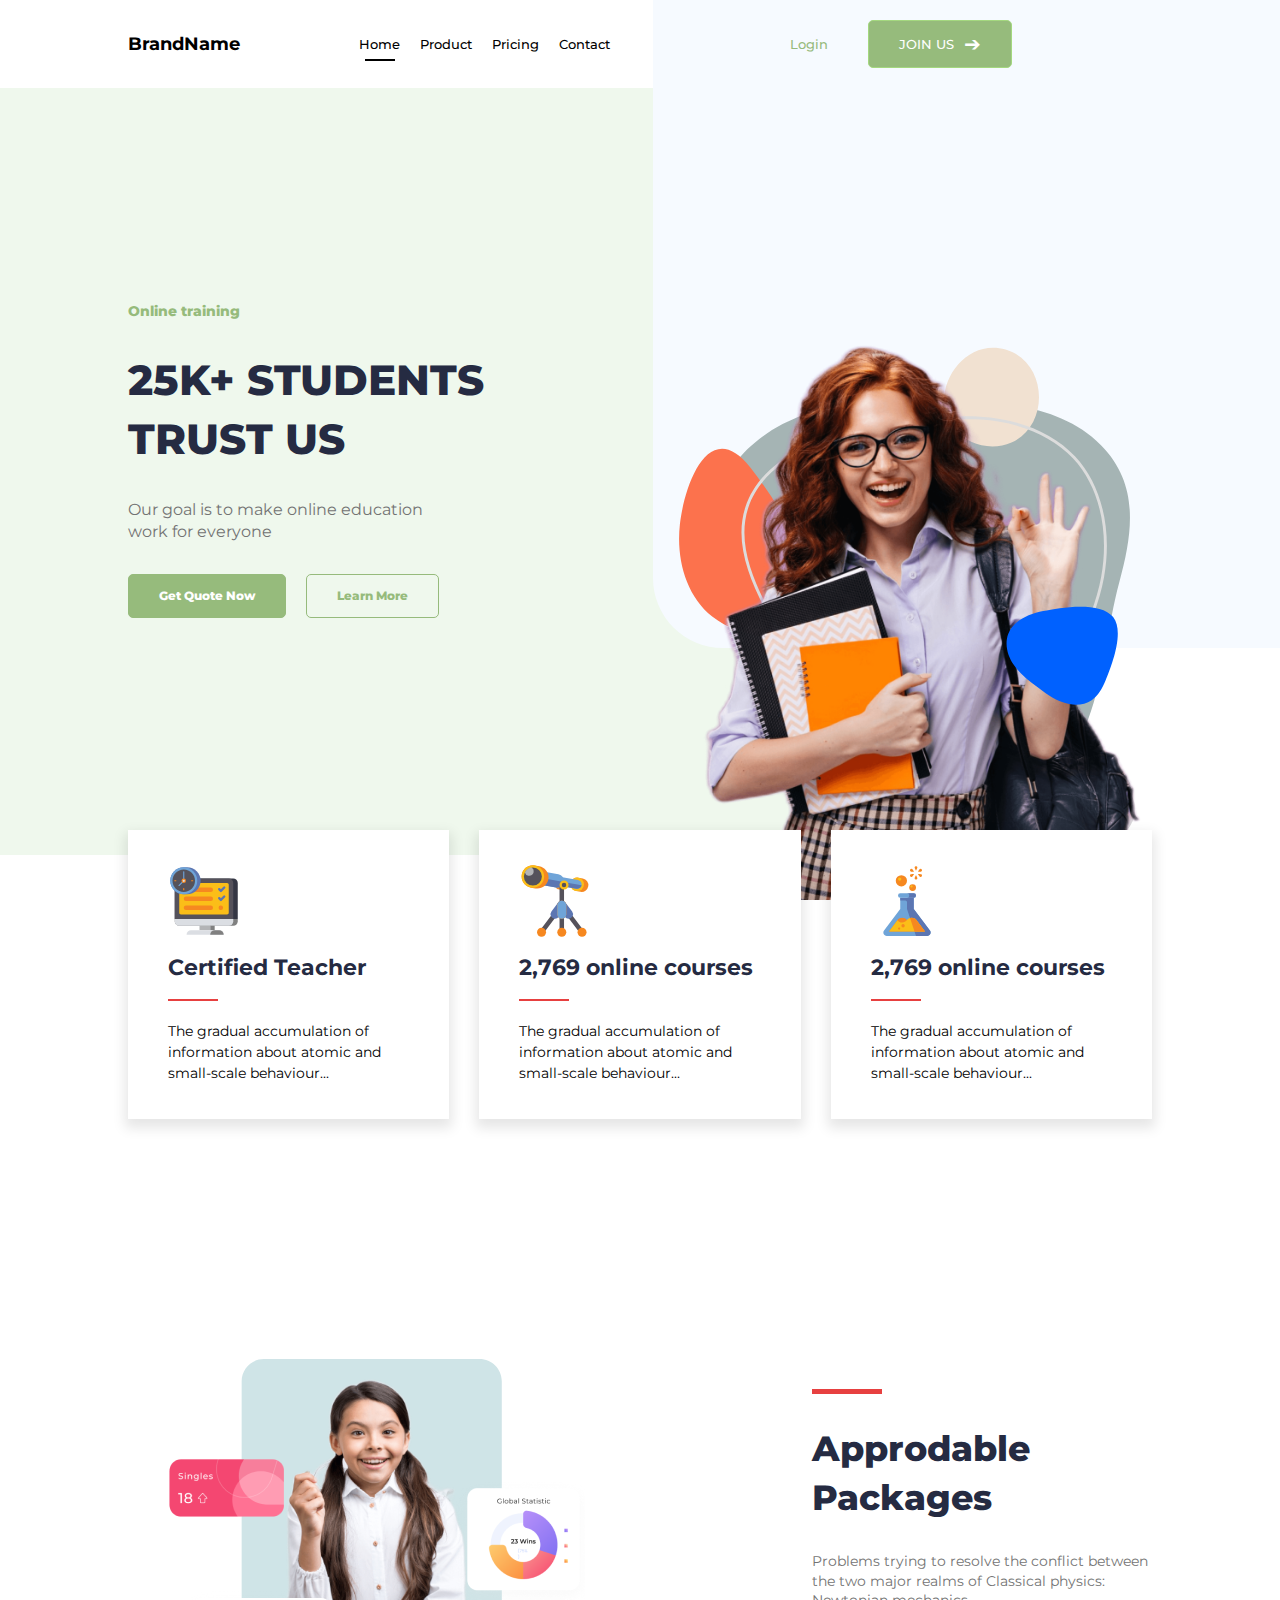
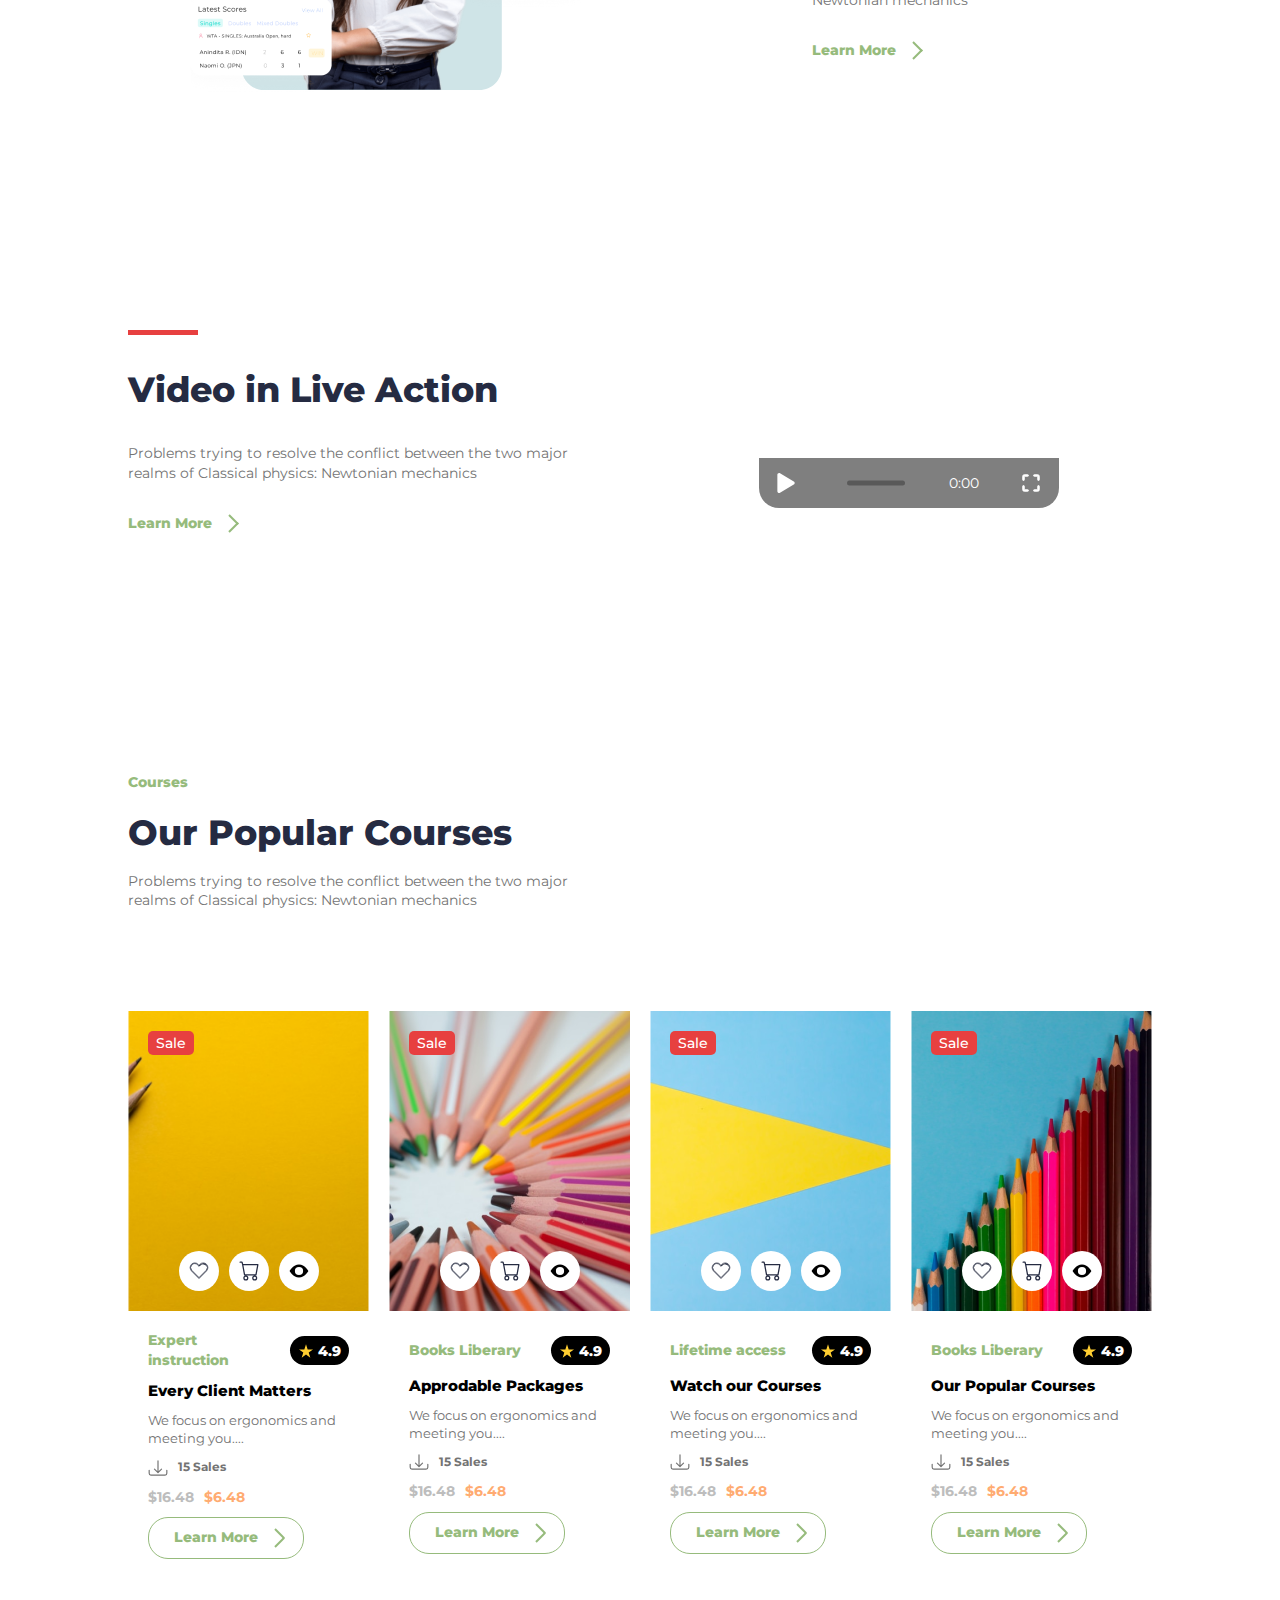
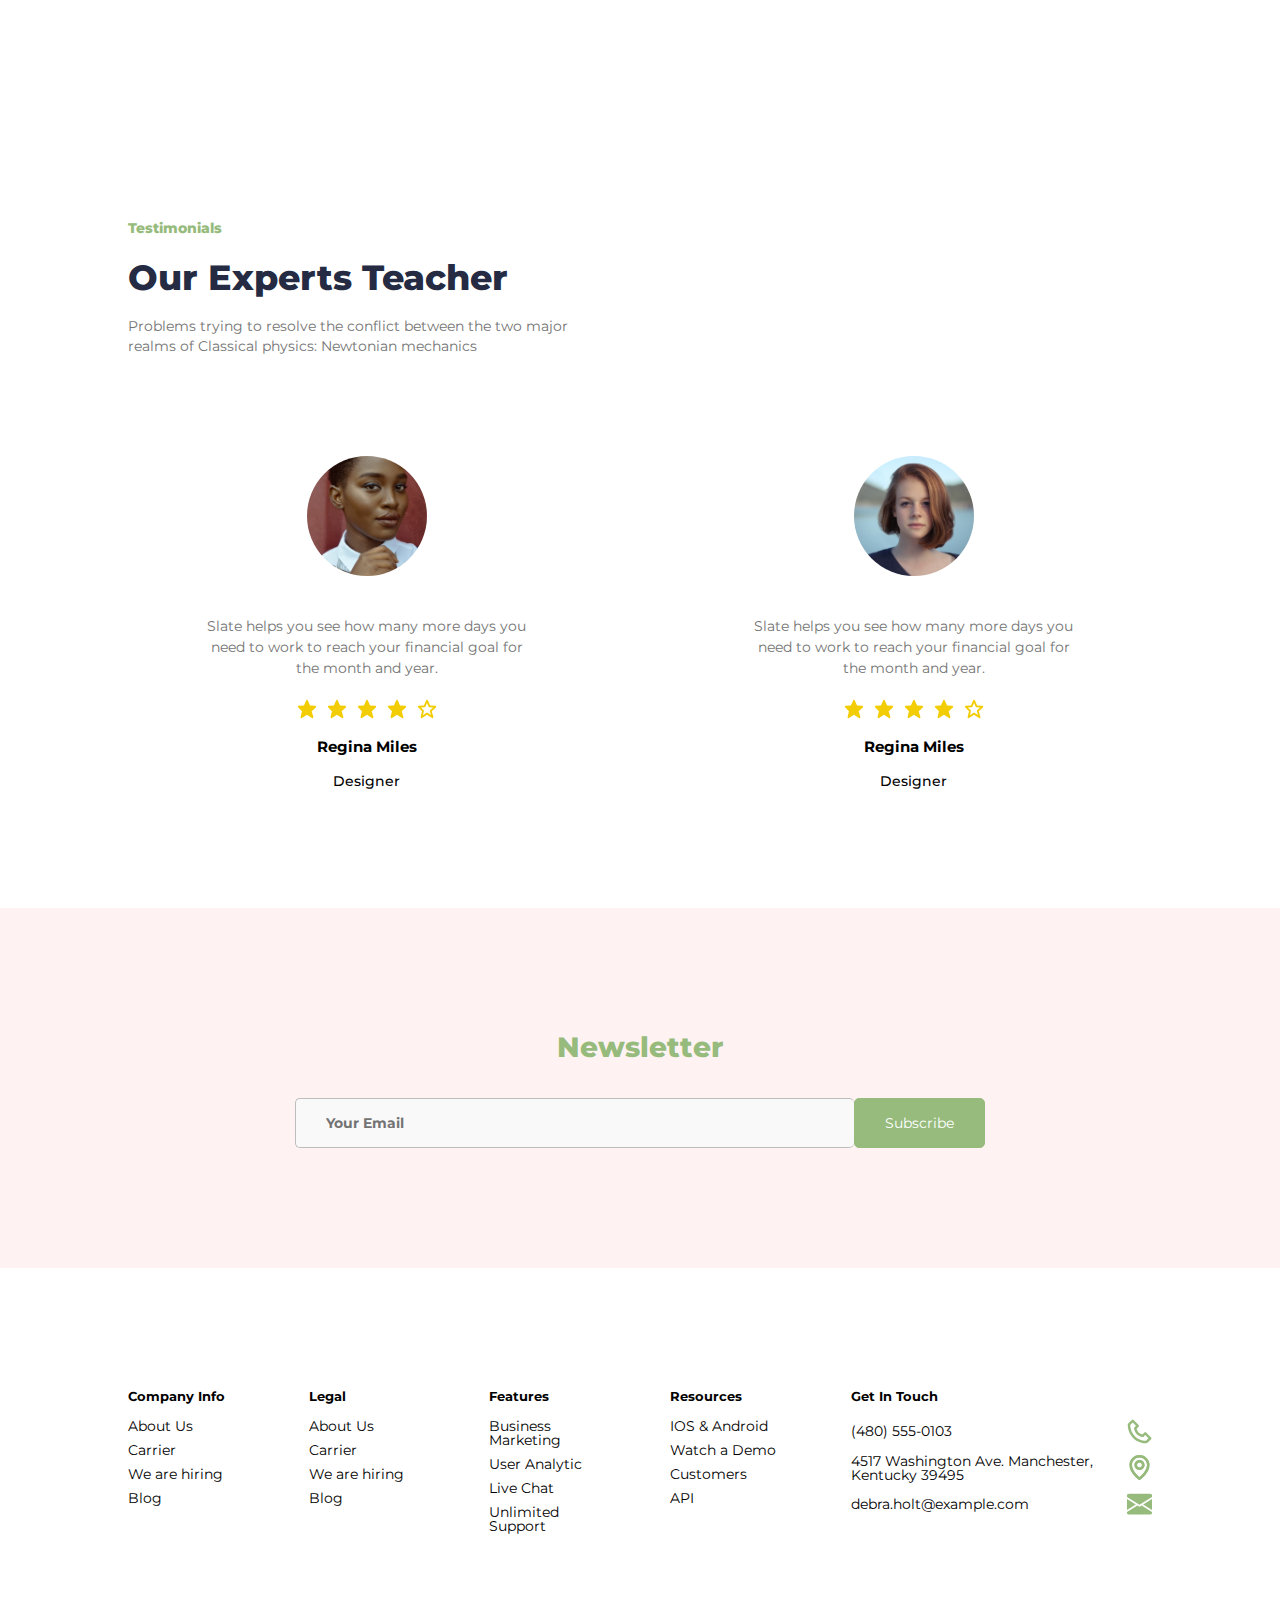
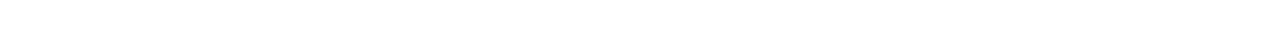
==== commit 97ea5a38: "end preloader" ====
--- a/index.html
+++ b/index.html
@@ -7,15 +7,25 @@
 
   <link rel="preconnect" href="https://fonts.googleapis.com">
   <link rel="preconnect" href="https://fonts.gstatic.com" crossorigin>
-  <link href="https://fonts.googleapis.com/css2?family=Montserrat:wght@400;500;700&display=swap&_v=20230608130413" rel="stylesheet">
-
-  <link rel="stylesheet" href="css/style.min.css?_v=20230608130413">
+  <link href="https://fonts.googleapis.com/css2?family=Montserrat:wght@400;500;700&display=swap" rel="stylesheet">
+
+  <link rel="stylesheet" href="css/style.min.css">
   
   <title>Site layout 8</title>
 </head>
 
-<body>
+<body class="lock">
   <object type="image/svg+xml" data="img/icons/icons.svg" class="object__svg"></object>
+
+  <div class="preloader__screen" data-prldr-screen data-prldr-wh>
+  <div class="preloader__container">
+    <div class="preloader"></div>
+
+    <div class="preloader__percent">
+      <p><span class="percent" data-prldr-percent>0</span><span>%</span></p>
+    </div>
+  </div>
+</div>
 
   <header class="header header__bg_white" data-header-scroll-hidden="10" data-burger-parent>
   <div class="container header__container">
@@ -66,7 +76,7 @@
           <use xlink:href="img/icons/icons.svg#front--5"></use>
         </svg>
 
-        <img src="img/front/1.webp" alt="" class="decor__image">
+        <img loading="lazy" src="img/front/1.png" alt="" class="decor__image">
 
         <svg class="decor__item_6 decor__item" data-mprlx data-mprlx-cof="8">
           <use xlink:href="img/icons/icons.svg#front--6"></use>
@@ -153,10 +163,10 @@
             <use xlink:href="img/icons/icons.svg#approdable--1"></use>
           </svg>
 
-          <img src="img/approdable/1.webp" alt="" class="image-1">
-          <img src="img/approdable/2.webp" alt="" class="image-2" data-mprlx data-mprlx-cof="8">
-          <img src="img/approdable/3.webp" alt="" class="image-3" data-mprlx>
-          <img src="img/approdable/4.webp" alt="" class="image-4" data-mprlx data-mprlx-cof="8">
+           <img loading="lazy" src="img/approdable/1.png" alt="" class="image-1">
+           <img loading="lazy" src="img/approdable/2.png" alt="" class="image-2" data-mprlx data-mprlx-cof="8">
+           <img loading="lazy" src="img/approdable/3.png" alt="" class="image-3" data-mprlx>
+           <img loading="lazy" src="img/approdable/4.png" alt="" class="image-4" data-mprlx data-mprlx-cof="8">
         </div>
       </div>
 
@@ -201,8 +211,6 @@
 
       <div class="video-section__right-block right-block">
         <div class="video-section__player-container" data-vp-container>
-          <!-- <div class="translucion-background"></div> -->
-
           <div class="video__container">
             <video src="files/video/1.mp4" data-vp-video></video>
           </div>
@@ -294,7 +302,7 @@
       <article class="item">
         <div class="item__image-container">
           <div class="item__image">
-            <img src="img/courses/1.webp" alt="">
+             <img loading="lazy" src="img/courses/1.png" alt="">
           </div>
 
           <div class="item__sale">
@@ -378,7 +386,7 @@
       <article class="item">
         <div class="item__image-container">
           <div class="item__image">
-            <img src="img/courses/2.webp" alt="">
+             <img loading="lazy" src="img/courses/2.png" alt="">
           </div>
 
           <div class="item__sale">
@@ -462,7 +470,7 @@
       <article class="item">
         <div class="item__image-container">
           <div class="item__image">
-            <img src="img/courses/3.webp" alt="">
+             <img loading="lazy" src="img/courses/3.png" alt="">
           </div>
 
           <div class="item__sale">
@@ -546,7 +554,7 @@
       <article class="item">
         <div class="item__image-container">
           <div class="item__image">
-            <img src="img/courses/4.webp" alt="">
+             <img loading="lazy" src="img/courses/4.png" alt="">
           </div>
 
           <div class="item__sale">
@@ -648,7 +656,7 @@
     <div class="testimonials__items">
       <div class="item">
         <div class="item__image-container">
-          <img src="img/testimonials/1.webp" alt="">
+           <img loading="lazy" src="img/testimonials/1.png" alt="">
         </div>
 
         <div class="item__text">
@@ -698,7 +706,7 @@
 
       <div class="item">
         <div class="item__image-container">
-          <img src="img/testimonials/2.webp" alt="">
+           <img loading="lazy" src="img/testimonials/2.png" alt="">
         </div>
 
         <div class="item__text">
@@ -857,6 +865,6 @@
   </div>
 </footer>
 
-  <script src="js/app.min.js?_v=20230608130413"></script>
+  <script src="js/app.min.js"></script>
 </body>
 </html>--- a/css/style.min.css
+++ b/css/style.min.css
@@ -1 +1,1568 @@
-*{padding:0;margin:0;border:0}*,:after,:before{-webkit-box-sizing:border-box;box-sizing:border-box}:active,:focus{outline:0}a:active,a:focus{outline:0}aside,footer,header,nav{display:block}body,html{height:100%;width:100%;font-size:100%;line-height:1;font-size:14px;-ms-text-size-adjust:100%;-moz-text-size-adjust:100%;-webkit-text-size-adjust:100%}button,input,textarea{font-family:inherit}input::-ms-clear{display:none}button{cursor:pointer}button::-moz-focus-inner{padding:0;border:0}a,a:visited{text-decoration:none}a:hover{text-decoration:none}ul li{list-style:none}img{vertical-align:top}h1,h2,h3,h4,h5,h6{font-size:inherit;font-weight:400}.object__svg{display:none}body{font-family:Montserrat,sans-serif;overflow-x:hidden;scrollbar-width:thin;scrollbar-color:#bdbdbd #f6faff}body::-webkit-scrollbar{width:11px}body::-webkit-scrollbar-track{background:#f6faff}body::-webkit-scrollbar-thumb{background-color:#bdbdbd;border-radius:10px;border:3px solid #f6faff}.container{width:80%;max-width:1046px;min-height:inherit;margin:0 auto;padding:120px 0}.container_column-center{display:-webkit-box;display:-ms-flexbox;display:flex;-webkit-box-orient:vertical;-webkit-box-direction:normal;-ms-flex-direction:column;flex-direction:column;-webkit-box-pack:center;-ms-flex-pack:center;justify-content:center}.container_double-block{display:-ms-grid;display:grid;-ms-grid-columns:1fr 1fr;grid-template-columns:1fr 1fr;gap:50px}.text-block{display:-webkit-box;display:-ms-flexbox;display:flex;-webkit-box-orient:vertical;-webkit-box-direction:normal;-ms-flex-direction:column;flex-direction:column;-webkit-box-pack:center;-ms-flex-pack:center;justify-content:center;gap:30px;line-height:1.4;height:100%}.text-block .decor-line{background-color:#e74040;width:70px;height:5px}.text-block .subtitle{color:#96bb7c;font-weight:800}.text-block .title h2{color:#252b42;font-size:35px;font-weight:800}.text-block .text{color:#737373}.text-block .buttons{display:-webkit-box;display:-ms-flexbox;display:flex;-webkit-box-pack:start;-ms-flex-pack:start;justify-content:flex-start;gap:20px;-ms-flex-wrap:wrap;flex-wrap:wrap}.text-block .buttons a{position:relative;display:inline-block;padding:0 20px 0 0;color:#96bb7c;font-weight:800;-webkit-transition:background-color 1s ease 0s,border 1s ease 0s,color 1s ease 0s;-o-transition:background-color 1s ease 0s,border 1s ease 0s,color 1s ease 0s;transition:background-color 1s ease 0s,border 1s ease 0s,color 1s ease 0s}.text-block .buttons a::after,.text-block .buttons a::before{content:"";position:absolute;right:-10px;background-color:#96bb7c;width:13px;height:2px;-webkit-transform-origin:left;-ms-transform-origin:left;transform-origin:left;-webkit-transition:background-color 1s ease 0s;-o-transition:background-color 1s ease 0s;transition:background-color 1s ease 0s}.text-block .buttons a::before{top:0;-webkit-transform:rotate(45deg);-ms-transform:rotate(45deg);transform:rotate(45deg)}.text-block .buttons a::after{bottom:0;-webkit-transform:rotate(-45deg);-ms-transform:rotate(-45deg);transform:rotate(-45deg)}.text-block .buttons a:hover{color:#a4d87f}.text-block .buttons a:hover::after,.text-block .buttons a:hover::before{background-color:#a4d87f}.text-block .buttons a:active{color:#82b360}.text-block .buttons a:active::after,.text-block .buttons a:active::before{background-color:#82b360}div[data-vp-container]{position:relative;display:-webkit-box;display:-ms-flexbox;display:flex;-webkit-box-pack:center;-ms-flex-pack:center;justify-content:center;min-width:245px}div[data-vp-container] .video__container video{width:100%;height:100%;border-radius:20px}div[data-vp-container] .video__control-container{position:absolute;bottom:0;left:0;display:-webkit-box;display:-ms-flexbox;display:flex;-webkit-box-pack:justify;-ms-flex-pack:justify;justify-content:space-between;-webkit-box-align:center;-ms-flex-align:center;align-items:center;width:100%;height:50px;background-color:rgba(0,0,0,.5);border-radius:0 0 20px 20px;opacity:1;padding:0 10px;-webkit-transition:opacity 1s ease 0s;-o-transition:opacity 1s ease 0s;transition:opacity 1s ease 0s}div[data-vp-container] .video__control-container:hover{opacity:1!important}div[data-vp-container] .translucion-background{position:absolute;bottom:0;left:0;width:100%;height:100%;border-radius:20px;opacity:1;background:-webkit-gradient(linear,left bottom,left top,from(rgba(56,56,56,.86)),to(rgba(0,0,0,0)));background:-o-linear-gradient(bottom,rgba(56,56,56,.86) 0,rgba(0,0,0,0) 100%);background:linear-gradient(0deg,rgba(56,56,56,.86) 0,rgba(0,0,0,0) 100%);-webkit-transition:height 1s ease 0s,opacity 1s ease 0s;-o-transition:height 1s ease 0s,opacity 1s ease 0s;transition:height 1s ease 0s,opacity 1s ease 0s}div[data-vp-container] .control__play{display:-webkit-box;display:-ms-flexbox;display:flex;-webkit-box-pack:start;-ms-flex-pack:start;justify-content:flex-start;-webkit-box-align:center;-ms-flex-align:center;align-items:center;height:inherit}div[data-vp-container] .playback__container{position:relative;width:35px;height:100%}div[data-vp-container] .playback__container .icon_pause{display:none}div[data-vp-container] .playback__container .icon_play{display:block}div[data-vp-container] .playback__container svg{position:absolute;top:50%;left:50%;-webkit-transform:translate(-50%,-50%);-ms-transform:translate(-50%,-50%);transform:translate(-50%,-50%);fill:#fff;width:20px;height:20px;-o-object-fit:contain;object-fit:contain}div[data-vp-container] .volume__container{position:relative;width:35px;height:100%}div[data-vp-container] .volume__container svg{position:absolute;top:50%;left:50%;-webkit-transform:translate(-50%,-50%);-ms-transform:translate(-50%,-50%);transform:translate(-50%,-50%);stroke:#fff;width:20px;height:20px;-o-object-fit:contain;object-fit:contain}div[data-vp-container] .volume__container .volume_down,div[data-vp-container] .volume__container .volume_mute,div[data-vp-container] .volume__container .volume_off,div[data-vp-container] .volume__container .volume_up{display:none}div[data-vp-container] .volume__container[data-vp-volume=up] .volume_up{display:block}div[data-vp-container] .volume__container[data-vp-volume=down] .volume_down{display:block}div[data-vp-container] .volume__container[data-vp-volume=mute] .volume_mute{display:block}div[data-vp-container] .volume__container[data-vp-volume=off] .volume_off{display:block}div[data-vp-container] .volume__container:hover .volume__lines-container{opacity:1}div[data-vp-container] .volume__lines-container{cursor:pointer;-webkit-user-select:none;-moz-user-select:none;-ms-user-select:none;user-select:none;display:-webkit-box;display:-ms-flexbox;display:flex;-webkit-box-pack:center;-ms-flex-pack:center;justify-content:center;-webkit-box-align:center;-ms-flex-align:center;align-items:center;position:relative;top:-50px;left:50%;-webkit-transform:translate(-50%,0);-ms-transform:translate(-50%,0);transform:translate(-50%,0);width:-webkit-fit-content;width:-moz-fit-content;width:fit-content;min-width:26px;height:60px;background-color:rgba(44,44,44,.5);padding:6px 8px;border-radius:20px;opacity:0;-webkit-transition:opacity 1s ease 0s;-o-transition:opacity 1s ease 0s;transition:opacity 1s ease 0s}div[data-vp-container] .volume__lines-wrapper{position:relative;width:5px;height:100%}div[data-vp-container] .volume__line{width:5px;border-radius:20px;position:absolute;bottom:0;left:50%;-webkit-transform:translate(-50%,0);-ms-transform:translate(-50%,0);transform:translate(-50%,0)}div[data-vp-container] .volume__line_full{height:100%;background-color:rgba(80,80,80,.8)}div[data-vp-container] .volume__line_currect{height:0;background-color:#fff}div[data-vp-container].play .translucion-background{height:0%;opacity:0}div[data-vp-container].play .playback__container .icon_pause{display:block}div[data-vp-container].play .playback__container .icon_play{display:none}div[data-vp-container].play.hidden-interface .video__control-container{opacity:0}div[data-vp-container] .control__lines{position:relative;-webkit-box-flex:1;-ms-flex:1 0 auto;flex:1 0 auto;height:50%;margin:0 3%;cursor:pointer}div[data-vp-container] .control__lines .line{pointer-events:none;border-radius:20px;position:absolute;top:50%;left:0;-webkit-transform:translate(0,-50%);-ms-transform:translate(0,-50%);transform:translate(0,-50%);height:5px}div[data-vp-container] .control__lines:hover .control__hint,div[data-vp-container] .control__lines:hover .line_hover{opacity:1}div[data-vp-container] .control__hint{pointer-events:none;-webkit-user-select:none;-moz-user-select:none;-ms-user-select:none;user-select:none;position:absolute;top:-25px;left:0;display:inline-block;background-color:rgba(44,44,44,.5);color:#fff;padding:6px 8px;border-radius:20px;font-size:12px;opacity:0;-webkit-transition:opacity 1s ease 0s;-o-transition:opacity 1s ease 0s;transition:opacity 1s ease 0s}div[data-vp-container] .line_full{width:100%;background-color:rgba(80,80,80,.8)}div[data-vp-container] .line_hover{width:0%;opacity:0;background-color:rgba(255,255,255,.2);-webkit-transition:opacity .5s ease 0s;-o-transition:opacity .5s ease 0s;transition:opacity .5s ease 0s}div[data-vp-container] .line_current{width:0%;background-color:#fff;-webkit-transition:width .2s ease 0s;-o-transition:width .2s ease 0s;transition:width .2s ease 0s;z-index:5}div[data-vp-container] .control__duration{color:#fff;min-width:100px;text-align:center}div[data-vp-container] .control__full{position:relative;width:35px;height:100%}div[data-vp-container] .control__full svg{position:absolute;top:50%;left:50%;-webkit-transform:translate(-50%,-50%);-ms-transform:translate(-50%,-50%);transform:translate(-50%,-50%);stroke:#fff;fill:#fff;width:20px;height:20px;-o-object-fit:contain;object-fit:contain}div[data-vp-container] .control__full .full__enter{display:block}div[data-vp-container] .control__full .full__exit{display:none}div[data-vp-container].fullscreen .control__full .full__enter{display:none}div[data-vp-container].fullscreen .control__full .full__exit{display:block}div[data-vp-container] svg{cursor:pointer}.header{position:fixed;top:0;left:0;z-index:10;background-color:#fff;width:100%;-webkit-transition:height 1s ease .3s,background .5s ease 0s,-webkit-transform 1s ease 0s;transition:height 1s ease .3s,background .5s ease 0s,-webkit-transform 1s ease 0s;-o-transition:height 1s ease .3s,transform 1s ease 0s,background .5s ease 0s;transition:height 1s ease .3s,transform 1s ease 0s,background .5s ease 0s;transition:height 1s ease .3s,transform 1s ease 0s,background .5s ease 0s,-webkit-transform 1s ease 0s}.header::after{content:"";position:absolute;top:0;right:0;z-index:-1;background-color:#f6faff;width:49%;height:100%;-webkit-transition:width 1s ease 0s;-o-transition:width 1s ease 0s;transition:width 1s ease 0s}.header[data-burger-parent-active],.header__bg_grey{background-color:#f6faff}.header[data-burger-parent-active]::after,.header__bg_grey::after{width:100%!important}.header__hidden{-webkit-transform:translate(0,-100%);-ms-transform:translate(0,-100%);transform:translate(0,-100%)}.header__container{padding:20px 0;display:-ms-grid;display:grid;-ms-grid-columns:auto 40px auto 40px 49%;grid-template-columns:auto auto 49%;grid-template-areas:"logo nav buttons";gap:40px;-webkit-box-align:center;-ms-flex-align:center;align-items:center}.header__logo{-ms-grid-row:1;-ms-grid-column:1;font-size:18px;font-weight:700;grid-area:logo}.header__logo a{color:#000}.header__nav{-ms-grid-row:1;-ms-grid-column:3;grid-area:nav;-webkit-transition:left 1s ease .1s,visibility 1s ease 0s;-o-transition:left 1s ease .1s,visibility 1s ease 0s;transition:left 1s ease .1s,visibility 1s ease 0s}.header__nav ul{display:-webkit-box;display:-ms-flexbox;display:flex;-webkit-box-pack:end;-ms-flex-pack:end;justify-content:flex-end;-webkit-box-align:center;-ms-flex-align:center;align-items:center;gap:20px;-ms-flex-wrap:wrap;flex-wrap:wrap}.header__nav li{font-size:13px;font-weight:500;position:relative}.header__nav a{color:#000;position:relative;display:inline-block}.header__nav a::before{content:"";position:absolute;bottom:-10px;left:50%;background-color:#000;width:0;height:2px;-webkit-transform:translate(-50%,0);-ms-transform:translate(-50%,0);transform:translate(-50%,0);-webkit-transition:width .5s ease 0s;-o-transition:width .5s ease 0s;transition:width .5s ease 0s}.header__nav a:hover::before{width:20px}.header__nav a.active::before{width:30px}.header__buttons{-ms-grid-row:1;-ms-grid-column:5;grid-area:buttons;display:-webkit-box;display:-ms-flexbox;display:flex;-webkit-box-pack:center;-ms-flex-pack:center;justify-content:center;-webkit-box-align:center;-ms-flex-align:center;align-items:center;gap:40px;-ms-flex-wrap:wrap;flex-wrap:wrap;-webkit-transition:left 1s ease 0s,visibility 1s ease 0s;-o-transition:left 1s ease 0s,visibility 1s ease 0s;transition:left 1s ease 0s,visibility 1s ease 0s}.header__buttons a{color:#96bb7c;font-weight:500;font-size:13px;-webkit-transition:background-color 1s ease 0s,border 1s ease 0s,color 1s ease 0s;-o-transition:background-color 1s ease 0s,border 1s ease 0s,color 1s ease 0s;transition:background-color 1s ease 0s,border 1s ease 0s,color 1s ease 0s}.header__buttons a:not(.join):hover{color:#a4d87f}.header__buttons a:not(.join):active{color:#82b360}.header__buttons .join{display:-webkit-box;display:-ms-flexbox;display:flex;-webkit-box-pack:center;-ms-flex-pack:center;justify-content:center;-webkit-box-align:center;-ms-flex-align:center;align-items:center;gap:10px;background-color:#96bb7c;border:1px solid #a4d87f;border-radius:5px;padding:13px 30px;text-transform:uppercase;color:#fff}.header__buttons .join:hover{background-color:#a4d87f;border:1px solid #a4d87f}.header__buttons .join:active{background-color:#82b360;border:1px solid #82b360}.header__buttons .join span{font-size:20px}.header__burger{display:none;position:relative;cursor:pointer;grid-area:burger;width:22px;height:16px}.header__burger span,.header__burger::after,.header__burger::before{width:inherit;height:2px;position:absolute;right:0;background-color:#000}.header__burger::after,.header__burger::before{content:"";-webkit-transition:width .5s ease .5s,-webkit-transform .5s ease 0s;transition:width .5s ease .5s,-webkit-transform .5s ease 0s;-o-transition:width .5s ease .5s,transform .5s ease 0s;transition:width .5s ease .5s,transform .5s ease 0s;transition:width .5s ease .5s,transform .5s ease 0s,-webkit-transform .5s ease 0s;-webkit-transform-origin:right;-ms-transform-origin:right;transform-origin:right}.header__burger::before{top:0}.header__burger::after{bottom:0}.header__burger span{top:50%;-webkit-transform:translate(0,-50%);-ms-transform:translate(0,-50%);transform:translate(0,-50%);-webkit-transition:opacity .5s ease 0s,width .5s ease .5s;-o-transition:opacity .5s ease 0s,width .5s ease .5s;transition:opacity .5s ease 0s,width .5s ease .5s}.header__burger.active span,.header__burger.active::after,.header__burger.active::before{width:20px}.header__burger.active::after,.header__burger.active::before{-webkit-transition:width .5s ease 0s,-webkit-transform .5s ease .5s;transition:width .5s ease 0s,-webkit-transform .5s ease .5s;-o-transition:width .5s ease 0s,transform .5s ease .5s;transition:width .5s ease 0s,transform .5s ease .5s;transition:width .5s ease 0s,transform .5s ease .5s,-webkit-transform .5s ease .5s}.header__burger.active::before{-webkit-transform:rotate(-45deg);-ms-transform:rotate(-45deg);transform:rotate(-45deg)}.header__burger.active::after{-webkit-transform:rotate(45deg);-ms-transform:rotate(45deg);transform:rotate(45deg)}.header__burger.active span{opacity:0;-webkit-transition:opacity .5s ease .5s,width .5s ease 0s;-o-transition:opacity .5s ease .5s,width .5s ease 0s;transition:opacity .5s ease .5s,width .5s ease 0s}.header[data-burger-parent-active]{height:100%;-webkit-transition:height 1s ease 0s,background .5s ease 0s;-o-transition:height 1s ease 0s,background .5s ease 0s;transition:height 1s ease 0s,background .5s ease 0s}.header[data-burger-parent-active]::after{width:100%!important}.header[data-burger-parent-active] .header__buttons,.header[data-burger-parent-active] .header__nav{left:0;visibility:visible}.header[data-burger-parent-active] .header__nav{-webkit-transition:left 1s ease 0s,visibility 1s ease 0s;-o-transition:left 1s ease 0s,visibility 1s ease 0s;transition:left 1s ease 0s,visibility 1s ease 0s}.header[data-burger-parent-active] .header__buttons{-webkit-transition:left 1s ease .2s,visibility 1s ease 0s;-o-transition:left 1s ease .2s,visibility 1s ease 0s;transition:left 1s ease .2s,visibility 1s ease 0s}.front{min-height:100vh;position:relative}.front .container{padding:100px 0 80px}.front__text-block{max-width:470px;position:relative;z-index:3}.front__subtitle{font-size:14px}.front__title h1{color:#252b42;font-size:42px;font-weight:800;text-transform:uppercase}.front__text{width:65%;font-size:16px}.front__buttons a{border:1px solid #96bb7c;border-radius:5px;padding:13px 30px!important;font-size:12px}.front__buttons a::after,.front__buttons a::before{display:none}.front__buttons a:first-child{background-color:#96bb7c;color:#fff}.front__buttons a:first-child:hover{background-color:#a4d87f;border:1px solid #a4d87f}.front__buttons a:first-child:active{background-color:#82b360;border:1px solid #82b360}.front__buttons a:hover{background-color:#a4d87f;border:1px solid #a4d87f;color:#fff!important}.front__buttons a:active{background-color:#82b360;border:1px solid #82b360}.front__decor{width:100%;height:100%;position:absolute;top:0;left:0}.front__decor .decor__bg_1,.front__decor .decor__bg_2{position:absolute;top:0;-webkit-transition:width 1s ease 0s;-o-transition:width 1s ease 0s;transition:width 1s ease 0s}.front__decor .decor__bg_1{background-color:#eff8ed;border-radius:0 70px 70px 0;left:0;width:81%;height:95%;z-index:0}.front__decor .decor__bg_2{background-color:#f6faff;border-radius:0 0 0 70px;right:0;width:49%;height:72%;z-index:1}.front__decor .container{position:relative;height:100%}.front__decor .decor__image-container{position:absolute;bottom:0;right:-5%;z-index:1;width:55%;height:85%;min-width:532px;max-width:575px;max-height:588px}.front__decor .decor__image-container .decor__image{position:absolute;bottom:0;left:0;width:100%;max-height:100%;-o-object-fit:contain;object-fit:contain}.front__decor .decor__image-container .decor__item{position:absolute}.front__decor .decor__image-container .decor__item_1{top:15%;left:0;width:100%;height:75%;-o-object-fit:contain;object-fit:contain}.front__decor .decor__image-container .decor__item_2{top:23%;left:7%;width:26%;height:33%}.front__decor .decor__image-container .decor__item_3{top:6%;left:54%;width:17%;height:17%}.front__decor .decor__image-container .decor__item_4{top:16%;left:18%;width:65%;height:70%;-o-object-fit:contain;object-fit:contain}.front__decor .decor__image-container .decor__item_5{bottom:10%;right:12%;width:10%;height:11%}.front__decor .decor__image-container .decor__item_6{bottom:33%;right:15%;width:20%;height:17%}.advantages{position:relative;z-index:1;margin:-190px 0 0}.advantages__cards{display:-ms-grid;display:grid;grid-template-columns:repeat(auto-fit,minmax(280px,1fr));-ms-grid-rows:1fr;grid-template-rows:1fr;gap:30px}.advantages__cards .card{padding:35px 40px;background-color:#fff;display:-webkit-box;display:-ms-flexbox;display:flex;-webkit-box-orient:vertical;-webkit-box-direction:normal;-ms-flex-direction:column;flex-direction:column;-webkit-box-pack:start;-ms-flex-pack:start;justify-content:flex-start;gap:20px;-webkit-box-shadow:0 6px 12px 3px rgba(0,0,0,.1);box-shadow:0 6px 12px 3px rgba(0,0,0,.1)}.advantages__cards .card__icon{width:72px;height:72px}.advantages__cards .card__icon svg{width:inherit;height:inherit;max-width:inherit;max-height:inherit}.advantages__cards .card__title{color:#252b42;font-weight:700;font-size:22px}.advantages__cards .card__line{background-color:#e74040;width:50px;height:2px}.advantages__cards .card__text{font-size:14px;line-height:1.5}.approdable__image-container{width:100%;height:100%;position:relative}.approdable__image-container svg{position:absolute;bottom:0;left:0;width:100%;height:100%}.approdable__image-container img{position:absolute;-o-object-fit:contain;object-fit:contain}.approdable__image-container .image-1{bottom:0;left:0;width:100%;height:100%}.approdable__image-container .image-2{top:100px;left:40px;width:116px;height:58px}.approdable__image-container .image-3{top:120px;right:30px;width:132px;height:130px}.approdable__image-container .image-4{bottom:-5px;left:62px;width:156px;height:106px}.approdable__text-block{padding:30px 0}.video-section__right-block{display:-webkit-box;display:-ms-flexbox;display:flex;-webkit-box-orient:vertical;-webkit-box-direction:normal;-ms-flex-direction:column;flex-direction:column;-webkit-box-pack:center;-ms-flex-pack:center;justify-content:center;-webkit-box-align:center;-ms-flex-align:center;align-items:center}.courses .container_column-center,.testimonials .container_column-center{gap:100px}.courses__text-block,.testimonials__text-block{max-width:470px;gap:15px}.courses__items{display:-ms-grid;display:grid;grid-template-columns:repeat(auto-fit,minmax(240px,1fr));-ms-grid-rows:1fr;grid-template-rows:1fr;grid-auto-rows:1fr;gap:20px}.courses__items .item{display:-webkit-box;display:-ms-flexbox;display:flex;-webkit-box-orient:vertical;-webkit-box-direction:normal;-ms-flex-direction:column;flex-direction:column;-webkit-box-pack:start;-ms-flex-pack:start;justify-content:flex-start}.courses__items .item__image-container{position:relative;-webkit-box-flex:0;-ms-flex:0 0 300px;flex:0 0 300px;width:100%}.courses__items .item__image{width:100%;height:100%}.courses__items .item__image img{position:absolute;top:0;left:0;width:100%;height:100%;-o-object-fit:cover;object-fit:cover}.courses__items .item__sale{position:absolute;top:20px;left:20px;background-color:#e74040;color:#fff;padding:5px 8px;text-transform:capitalize;font-size:14px;font-weight:500;border-radius:5px}.courses__items .item__actions{position:absolute;bottom:20px;left:50%;-webkit-transform:translate(-50%,0);-ms-transform:translate(-50%,0);transform:translate(-50%,0);display:-webkit-box;display:-ms-flexbox;display:flex;-webkit-box-pack:center;-ms-flex-pack:center;justify-content:center;-webkit-box-align:center;-ms-flex-align:center;align-items:center;gap:10px}.courses__items .item__actions button{position:relative;background-color:#fff;border-radius:50%;width:40px;height:40px;-webkit-transition:background-color 1s ease 0s;-o-transition:background-color 1s ease 0s;transition:background-color 1s ease 0s}.courses__items .item__actions button svg{position:absolute;top:50%;left:50%;-webkit-transform:translate(-50%,-50%);-ms-transform:translate(-50%,-50%);transform:translate(-50%,-50%);width:50%;height:50%;-o-object-fit:contain;object-fit:contain}.courses__items .item__actions button:hover{background-color:#a4d87f}.courses__items .item__actions button::before{content:"";background-color:#96e45f;position:absolute;top:50%;left:50%;-webkit-transform:translate(-50%,-50%);-ms-transform:translate(-50%,-50%);transform:translate(-50%,-50%);border-radius:50%;width:0;height:0;-webkit-transition:width .5s ease 0s,height .5s ease 0s;-o-transition:width .5s ease 0s,height .5s ease 0s;transition:width .5s ease 0s,height .5s ease 0s}.courses__items .item__actions button.active::before{width:100%;height:100%}.courses__items .item__text-container{padding:20px;gap:10px}.courses__items .item__subtitle{display:-webkit-box;display:-ms-flexbox;display:flex;-webkit-box-pack:justify;-ms-flex-pack:justify;justify-content:space-between;-webkit-box-align:center;-ms-flex-align:center;align-items:center;gap:10px}.courses__items .item__subtitle .subtitle__star-container{display:-webkit-box;display:-ms-flexbox;display:flex;-webkit-box-pack:center;-ms-flex-pack:center;justify-content:center;-webkit-box-align:center;-ms-flex-align:center;align-items:center;gap:5px;background-color:#000;padding:7px 8px;border-radius:20px 20px}.courses__items .item__subtitle .star__icon{position:relative;width:15px;height:15px}.courses__items .item__subtitle .star__icon svg{position:absolute;top:50%;left:50%;-webkit-transform:translate(-50%,-50%);-ms-transform:translate(-50%,-50%);transform:translate(-50%,-50%);width:100%;height:100%;-o-object-fit:contain;object-fit:contain}.courses__items .item__subtitle .star__text{color:#fff;line-height:1}.courses__items .item__title h2{font-size:15px}.courses__items .item__title h2 a{color:#000}.courses__items .item__text{font-size:13px}.courses__items .item__sales-container{display:-webkit-box;display:-ms-flexbox;display:flex;-webkit-box-pack:start;-ms-flex-pack:start;justify-content:flex-start;-webkit-box-align:center;-ms-flex-align:center;align-items:center;gap:10px}.courses__items .item__sales-container .sales__icon{position:relative;width:20px;height:20px}.courses__items .item__sales-container .sales__icon svg{position:absolute;top:50%;left:50%;-webkit-transform:translate(-50%,-50%);-ms-transform:translate(-50%,-50%);transform:translate(-50%,-50%);width:100%;height:100%;-o-object-fit:contain;object-fit:contain}.courses__items .item__sales-container .sales__text{font-weight:700;font-size:12px;color:#737373}.courses__items .item__prices{display:-webkit-box;display:-ms-flexbox;display:flex;-webkit-box-pack:start;-ms-flex-pack:start;justify-content:flex-start;-webkit-box-align:center;-ms-flex-align:center;align-items:center;gap:10px;font-weight:700}.courses__items .item__prices .prices__text_old{color:#bdbdbd}.courses__items .item__prices .prices__text_new{color:#ffab71}.courses__items .item__button-container .button{border-radius:20px;border:1px solid #96bb7c;padding:10px 25px;-webkit-transition:background-color 1s ease 0s;-o-transition:background-color 1s ease 0s;transition:background-color 1s ease 0s}.courses__items .item__button-container .button:hover{background-color:#a4d87f;border:1px solid #a4d87f}.courses__items .item__button-container .button:hover a{color:#fff!important}.courses__items .item__button-container .button:hover a::after,.courses__items .item__button-container .button:hover a::before{background-color:#fff}.courses__items .item__button-container .button:active{background-color:#82b360;border:1px solid #82b360}.testimonials__items{display:-ms-grid;display:grid;grid-template-columns:repeat(auto-fit,minmax(240px,1fr));-ms-grid-rows:1fr;grid-template-rows:1fr;grid-auto-rows:1fr;justify-items:center;gap:70px}.testimonials__items .item{display:-webkit-box;display:-ms-flexbox;display:flex;-webkit-box-orient:vertical;-webkit-box-direction:normal;-ms-flex-direction:column;flex-direction:column;-webkit-box-pack:start;-ms-flex-pack:start;justify-content:flex-start;-webkit-box-align:center;-ms-flex-align:center;align-items:center;gap:20px;max-width:320px}.testimonials__items .item__image-container{position:relative;-webkit-box-flex:0;-ms-flex:0 0 120px;flex:0 0 120px;border-radius:50%;width:120px;margin:0 0 20px 0}.testimonials__items .item__image-container img{position:absolute;top:0;left:0;width:100%;height:100%;border-radius:50%;-o-object-fit:contain;object-fit:contain}.testimonials__items .item__text{color:#737373;text-align:center;line-height:1.5}.testimonials__items .item__stars{height:20px;display:-webkit-box;display:-ms-flexbox;display:flex;-webkit-box-pack:center;-ms-flex-pack:center;justify-content:center;-webkit-box-align:center;-ms-flex-align:center;align-items:center;gap:10px}.testimonials__items .item__stars .star-container{position:relative;height:inherit;width:20px}.testimonials__items .item__stars svg{position:absolute;top:0;left:0;width:100%;height:100%;-o-object-fit:contain;object-fit:contain}.testimonials__items .item__name{font-size:15px;font-weight:700}.testimonials__items .item__profession{font-weight:500}.newsletter{background-color:#fff2f3}.newsletter .container_column-center{gap:30px}.newsletter__text-block .newsletter__subtitle{font-size:28px;text-align:center}.newsletter__form{display:-webkit-box;display:-ms-flexbox;display:flex;-webkit-box-pack:start;-ms-flex-pack:start;justify-content:flex-start;-webkit-box-align:center;-ms-flex-align:center;align-items:center;max-width:690px;margin:0 auto}.newsletter__form button,.newsletter__form input{border-radius:5px;padding:15px 30px;font-size:14px}.newsletter__form input{-webkit-box-flex:1;-ms-flex:1 1 auto;flex:1 1 auto;background-color:#f9f9f9;font-weight:700;border:1px solid #bdbdbd}.newsletter__form input::-webkit-input-placeholder{color:#737373}.newsletter__form input::-moz-placeholder{color:#737373}.newsletter__form input:-ms-input-placeholder{color:#737373}.newsletter__form input::-ms-input-placeholder{color:#737373}.newsletter__form input::placeholder{color:#737373}.newsletter__form button{background-color:#96bb7c;color:#fff;border:1px solid #96bb7c;-webkit-transition:background-color 1s ease 0s,border 1s ease 0s;-o-transition:background-color 1s ease 0s,border 1s ease 0s;transition:background-color 1s ease 0s,border 1s ease 0s}.newsletter__form button:hover{background-color:#a4d87f;border:1px solid #a4d87f}.newsletter__form button:active{background-color:#82b360;border:1px solid #82b360}.footer__lists{display:-ms-grid;display:grid;grid-template-columns:repeat(auto-fit,minmax(120px,1fr));-ms-grid-rows:auto;grid-template-rows:auto;grid-auto-rows:auto;gap:30px;-webkit-column-gap:60px;-moz-column-gap:60px;column-gap:60px}.footer__lists [hidden]{display:none!important}.footer__lists .list{display:-webkit-box;display:-ms-flexbox;display:flex;-webkit-box-orient:vertical;-webkit-box-direction:normal;-ms-flex-direction:column;flex-direction:column;-webkit-box-pack:start;-ms-flex-pack:start;justify-content:flex-start}.footer__lists .list__title{background-color:#fff;font-weight:700;text-align:start;display:-webkit-box;display:-ms-flexbox;display:flex;-webkit-box-pack:justify;-ms-flex-pack:justify;justify-content:space-between;-webkit-box-align:start;-ms-flex-align:start;align-items:flex-start;gap:30px}.footer__lists .arrows{display:none;position:relative;top:-1px;width:20px;height:20px}.footer__lists .arrows::after,.footer__lists .arrows::before{content:"";position:absolute;top:50%;width:60%;height:1px;background-color:#000;-webkit-transition:-webkit-transform .5s ease 0s;transition:-webkit-transform .5s ease 0s;-o-transition:transform .5s ease 0s;transition:transform .5s ease 0s;transition:transform .5s ease 0s,-webkit-transform .5s ease 0s}.footer__lists .arrows::before{left:0;-webkit-transform:translate(0,-50%) rotate(45deg);-ms-transform:translate(0,-50%) rotate(45deg);transform:translate(0,-50%) rotate(45deg)}.footer__lists .arrows::after{right:0;-webkit-transform:translate(0,-50%) rotate(-45deg);-ms-transform:translate(0,-50%) rotate(-45deg);transform:translate(0,-50%) rotate(-45deg)}.footer__lists .list__content{display:-webkit-box;display:-ms-flexbox;display:flex;-webkit-box-orient:vertical;-webkit-box-direction:normal;-ms-flex-direction:column;flex-direction:column;-webkit-box-pack:start;-ms-flex-pack:start;justify-content:flex-start;-webkit-box-align:start;-ms-flex-align:start;align-items:flex-start;gap:10px;margin:15px 0 0}.footer__lists .list__content a{color:#000}.footer__lists._spoller-init .arrows{display:block}.footer__lists .list__title._spoller-active .arrows::before{left:0;-webkit-transform:translate(0,-50%) rotate(-45deg);-ms-transform:translate(0,-50%) rotate(-45deg);transform:translate(0,-50%) rotate(-45deg)}.footer__lists .list__title._spoller-active .arrows::after{right:0;-webkit-transform:translate(0,-50%) rotate(45deg);-ms-transform:translate(0,-50%) rotate(45deg);transform:translate(0,-50%) rotate(45deg)}.footer__contact{-ms-grid-column-span:2;grid-column:span 2}.footer__contact button{-ms-flex-item-align:end;align-self:flex-end}.footer__contact .list__content li{width:100%}.footer__contact .list__content a{display:-webkit-box;display:-ms-flexbox;display:flex;-webkit-box-pack:justify;-ms-flex-pack:justify;justify-content:space-between;-webkit-box-align:center;-ms-flex-align:center;align-items:center;gap:10px;text-align:right}.footer__contact .list__content .content__icon{position:relative;height:25px;-webkit-box-flex:0;-ms-flex:0 0 25px;flex:0 0 25px}.footer__contact .list__content .content__icon svg{position:absolute;top:0;left:0;height:100%;width:100%;-o-object-fit:contain;object-fit:contain}@media (min-width:470px){.newsletter__form input{border-right:none}}@media (min-width:650px){.approdable__right-block{max-width:340px;-ms-grid-column-align:end;justify-self:end}}@media (max-width:1280px){.footer__contact button{-ms-flex-item-align:start;align-self:flex-start}.footer__contact .list__content a{-webkit-box-orient:horizontal;-webkit-box-direction:reverse;-ms-flex-direction:row-reverse;flex-direction:row-reverse;text-align:left}}@media (max-width:1097px){.header__container{-ms-grid-rows:auto 20px auto;grid-template-rows:auto auto;-ms-grid-columns:auto 20px 49%;grid-template-columns:auto 49%;grid-template-areas:"logo buttons" "nav buttons";gap:20px}.header__buttons{-ms-grid-row-span:2;grid-row:span 2}.header__nav ul{-webkit-box-pack:start;-ms-flex-pack:start;justify-content:flex-start}.header__logo{-ms-grid-row:1;-ms-grid-column:1}.header__nav{-ms-grid-row:3;-ms-grid-column:1}.header__buttons{-ms-grid-row:1;-ms-grid-row-span:3;-ms-grid-column:3}}@media (max-width:1050px){.front__decor .decor__image-container{right:-23%}}@media (max-width:870px){.front__decor .decor__image-container{display:none}.approdable__image-container .image-2{top:100px;left:-30px}.approdable__image-container .image-3{top:120px;right:-30px}.approdable__image-container .image-4{bottom:-5px;left:37px}}@media (max-width:700px){.header::after{width:92%}.front__decor .decor__bg_1{width:90%}.front__decor .decor__bg_2{width:92%}.video-section__container_double-block{-ms-grid-columns:1fr;grid-template-columns:1fr;-ms-grid-rows:1fr 1fr;grid-template-rows:1fr 1fr}}@media (max-width:680px){.header{height:90px;overflow-y:auto}.header__container{-ms-grid-rows:auto 50px auto;grid-template-rows:auto auto;-ms-grid-columns:auto 20px auto 20px -webkit-min-content;-ms-grid-columns:auto 20px auto 20px min-content;grid-template-columns:auto auto -webkit-min-content;grid-template-columns:auto auto min-content;grid-template-areas:"logo buttons burger" "nav nav nav";gap:50px 20px}.header__buttons{-ms-grid-row:1;grid-row:1}.header__nav{position:relative;left:-150%;visibility:hidden}.header__nav ul{-webkit-box-orient:vertical;-webkit-box-direction:normal;-ms-flex-direction:column;flex-direction:column}.header__nav a.active::before{display:none}.header__burger{display:block}.header__logo{-ms-grid-row:1;-ms-grid-column:1}.header__nav{-ms-grid-row:3;-ms-grid-column:1;-ms-grid-column-span:5}.header__buttons{-ms-grid-row:1;-ms-grid-row-span:1;-ms-grid-column:3}.header__burger{-ms-grid-row:1;-ms-grid-column:5}}@media (max-width:650px){.container{padding:50px 0}.approdable__left-block{display:none}.approdable__container_double-block{-ms-grid-columns:1fr;grid-template-columns:1fr}}@media (max-width:575px){.header{height:60px}.header__container{-ms-grid-rows:auto auto auto;grid-template-rows:auto auto auto;-ms-grid-columns:auto -webkit-min-content;-ms-grid-columns:auto min-content;grid-template-columns:auto -webkit-min-content;grid-template-columns:auto min-content;grid-template-areas:"logo burger" "nav nav" "buttons buttons"}.header__buttons{grid-row:auto;-webkit-box-orient:vertical;-webkit-box-direction:normal;-ms-flex-direction:column;flex-direction:column;gap:20px;position:relative;left:-150%;visibility:hidden}.header__logo{-ms-grid-row:1;-ms-grid-column:1}.header__nav{-ms-grid-row:2;-ms-grid-column:1;-ms-grid-column-span:2}.header__buttons{-ms-grid-row:3;-ms-grid-row-span:1;-ms-grid-column:1;-ms-grid-column-span:2}.header__burger{-ms-grid-row:1;-ms-grid-column:2}}@media (max-width:480px){.front__buttons{width:80%}.front__buttons a{width:100%;text-align:center}}@media (max-width:470px){.newsletter__form{-webkit-box-orient:vertical;-webkit-box-direction:normal;-ms-flex-direction:column;flex-direction:column;gap:10px}.newsletter__form button,.newsletter__form input{width:100%}}@media (max-width:450px){.front__text{width:100%}.front__title h1{font-size:30px}}@media (max-width:380px){.footer__lists{-ms-grid-columns:1fr;grid-template-columns:1fr;-ms-grid-rows:(auto)[5];grid-template-rows:repeat(5,auto)}.footer__contact{grid-column:auto}}@media (max-width:350px){.advantages__cards{grid-template-columns:repeat(auto-fit,minmax(250px,1fr))}}+/* Zeroing */
+* {
+  padding: 0;
+  margin: 0;
+  border: 0;
+}
+
+*, *:before, *:after {
+  -moz-box-sizing: border-box;
+  -webkit-box-sizing: border-box;
+  box-sizing: border-box;
+}
+
+:focus, :active {
+  outline: none;
+}
+
+a:focus, a:active {
+  outline: none;
+}
+
+nav, footer, header, aside {
+  display: block;
+}
+
+html, body {
+  height: 100%;
+  width: 100%;
+  font-size: 100%;
+  line-height: 1;
+  font-size: 14px;
+  -ms-text-size-adjust: 100%;
+  -moz-text-size-adjust: 100%;
+  -webkit-text-size-adjust: 100%;
+}
+
+input, button, textarea {
+  font-family: inherit;
+}
+
+input::-ms-clear {
+  display: none;
+}
+
+button {
+  cursor: pointer;
+}
+
+button::-moz-focus-inner {
+  padding: 0;
+  border: 0;
+}
+
+a, a:visited {
+  text-decoration: none;
+}
+
+a:hover {
+  text-decoration: none;
+}
+
+ul li {
+  list-style: none;
+}
+
+img {
+  vertical-align: top;
+}
+
+h1, h2, h3, h4, h5, h6 {
+  font-size: inherit;
+  font-weight: 400;
+}
+
+/* End zeroing */
+.object__svg {
+  display: none;
+}
+
+body {
+  font-family: "Montserrat", sans-serif;
+  overflow-x: hidden;
+  scrollbar-width: thin;
+  scrollbar-color: #BDBDBD #F6FAFF;
+}
+body::-webkit-scrollbar {
+  width: 11px;
+}
+body::-webkit-scrollbar-track {
+  background: #F6FAFF;
+}
+body::-webkit-scrollbar-thumb {
+  background-color: #BDBDBD;
+  border-radius: 10px;
+  border: 3px solid #F6FAFF;
+}
+body.lock {
+  overflow-y: hidden;
+}
+
+.container {
+  width: 80%;
+  max-width: 1046px;
+  min-height: inherit;
+  margin: 0 auto;
+  padding: 120px 0;
+}
+
+.container_column-center {
+  display: flex;
+  flex-direction: column;
+  justify-content: center;
+}
+
+.container_double-block {
+  display: grid;
+  grid-template-columns: 1fr 1fr;
+  gap: 50px;
+}
+
+.text-block {
+  display: flex;
+  flex-direction: column;
+  justify-content: center;
+  gap: 30px;
+  line-height: 1.4;
+  height: 100%;
+}
+.text-block .decor-line {
+  background-color: #E74040;
+  width: 70px;
+  height: 5px;
+}
+.text-block .subtitle {
+  color: #96BB7C;
+  font-weight: 800;
+}
+.text-block .title h2 {
+  color: #252B42;
+  font-size: 35px;
+  font-weight: 800;
+}
+.text-block .text {
+  color: #737373;
+}
+.text-block .buttons {
+  display: flex;
+  justify-content: flex-start;
+  gap: 20px;
+  flex-wrap: wrap;
+}
+.text-block .buttons a {
+  position: relative;
+  display: inline-block;
+  padding: 0 20px 0 0;
+  color: #96BB7C;
+  font-weight: 800;
+  transition: background-color 1s ease 0s, border 1s ease 0s, color 1s ease 0s;
+}
+.text-block .buttons a::before, .text-block .buttons a::after {
+  content: "";
+  position: absolute;
+  right: -10px;
+  background-color: #96BB7C;
+  width: 13px;
+  height: 2px;
+  transform-origin: left;
+  transition: background-color 1s ease 0s;
+}
+.text-block .buttons a::before {
+  top: 0;
+  transform: rotate(45deg);
+}
+.text-block .buttons a::after {
+  bottom: 0;
+  transform: rotate(-45deg);
+}
+.text-block .buttons a:hover {
+  color: #a4d87f;
+}
+.text-block .buttons a:hover::before, .text-block .buttons a:hover::after {
+  background-color: #a4d87f;
+}
+.text-block .buttons a:active {
+  color: #82b360;
+}
+.text-block .buttons a:active::before, .text-block .buttons a:active::after {
+  background-color: #82b360;
+}
+
+@media (max-width: 650px) {
+  .container {
+    padding: 50px 0;
+  }
+}
+div[data-vp-container] {
+  position: relative;
+  display: flex;
+  justify-content: center;
+  min-width: 245px;
+}
+div[data-vp-container] .video__container video {
+  width: 100%;
+  height: 100%;
+  border-radius: 20px;
+}
+div[data-vp-container] .video__control-container {
+  position: absolute;
+  bottom: 0;
+  left: 0;
+  display: flex;
+  justify-content: space-between;
+  align-items: center;
+  width: 100%;
+  height: 50px;
+  background-color: rgba(0, 0, 0, 0.5);
+  border-radius: 0 0 20px 20px;
+  opacity: 1;
+  padding: 0 10px;
+  transition: opacity 1s ease 0s;
+}
+div[data-vp-container] .video__control-container:hover {
+  opacity: 1 !important;
+}
+div[data-vp-container] .translucion-background {
+  position: absolute;
+  bottom: 0;
+  left: 0;
+  width: 100%;
+  height: 100%;
+  border-radius: 20px;
+  opacity: 1;
+  background: linear-gradient(0deg, rgba(56, 56, 56, 0.86) 0%, rgba(0, 0, 0, 0) 100%);
+  transition: height 1s ease 0s, opacity 1s ease 0s;
+}
+div[data-vp-container] .control__play {
+  display: flex;
+  justify-content: flex-start;
+  align-items: center;
+  height: inherit;
+}
+div[data-vp-container] .playback__container {
+  position: relative;
+  width: 35px;
+  height: 100%;
+}
+div[data-vp-container] .playback__container .icon_pause {
+  display: none;
+}
+div[data-vp-container] .playback__container .icon_play {
+  display: block;
+}
+div[data-vp-container] .playback__container svg {
+  position: absolute;
+  top: 50%;
+  left: 50%;
+  transform: translate(-50%, -50%);
+  fill: #fff;
+  width: 20px;
+  height: 20px;
+  object-fit: contain;
+}
+div[data-vp-container] .volume__container {
+  position: relative;
+  width: 35px;
+  height: 100%;
+}
+div[data-vp-container] .volume__container svg {
+  position: absolute;
+  top: 50%;
+  left: 50%;
+  transform: translate(-50%, -50%);
+  stroke: #fff;
+  width: 20px;
+  height: 20px;
+  object-fit: contain;
+}
+div[data-vp-container] .volume__container .volume_off,
+div[data-vp-container] .volume__container .volume_mute,
+div[data-vp-container] .volume__container .volume_down,
+div[data-vp-container] .volume__container .volume_up {
+  display: none;
+}
+div[data-vp-container] .volume__container[data-vp-volume=up] .volume_up {
+  display: block;
+}
+div[data-vp-container] .volume__container[data-vp-volume=down] .volume_down {
+  display: block;
+}
+div[data-vp-container] .volume__container[data-vp-volume=mute] .volume_mute {
+  display: block;
+}
+div[data-vp-container] .volume__container[data-vp-volume=off] .volume_off {
+  display: block;
+}
+div[data-vp-container] .volume__container:hover .volume__lines-container {
+  opacity: 1;
+}
+div[data-vp-container] .volume__lines-container {
+  cursor: pointer;
+  user-select: none;
+  display: flex;
+  justify-content: center;
+  align-items: center;
+  position: relative;
+  top: -50px;
+  left: 50%;
+  transform: translate(-50%, 0);
+  width: fit-content;
+  min-width: 26px;
+  height: 60px;
+  background-color: rgba(44, 44, 44, 0.5);
+  padding: 6px 8px;
+  border-radius: 20px;
+  opacity: 0;
+  transition: opacity 1s ease 0s;
+}
+div[data-vp-container] .volume__lines-wrapper {
+  position: relative;
+  width: 5px;
+  height: 100%;
+}
+div[data-vp-container] .volume__line {
+  width: 5px;
+  border-radius: 20px;
+  position: absolute;
+  bottom: 0;
+  left: 50%;
+  transform: translate(-50%, 0);
+}
+div[data-vp-container] .volume__line_full {
+  height: 100%;
+  background-color: rgba(80, 80, 80, 0.8);
+}
+div[data-vp-container] .volume__line_currect {
+  height: 0;
+  background-color: #fff;
+}
+div[data-vp-container].play .translucion-background {
+  height: 0%;
+  opacity: 0;
+}
+div[data-vp-container].play .playback__container .icon_pause {
+  display: block;
+}
+div[data-vp-container].play .playback__container .icon_play {
+  display: none;
+}
+div[data-vp-container].play.hidden-interface .video__control-container {
+  opacity: 0;
+}
+div[data-vp-container] .control__lines {
+  position: relative;
+  flex: 1 0 auto;
+  height: 50%;
+  margin: 0 3%;
+  cursor: pointer;
+}
+div[data-vp-container] .control__lines .line {
+  pointer-events: none;
+  border-radius: 20px;
+  position: absolute;
+  top: 50%;
+  left: 0;
+  transform: translate(0, -50%);
+  height: 5px;
+}
+div[data-vp-container] .control__lines:hover .line_hover,
+div[data-vp-container] .control__lines:hover .control__hint {
+  opacity: 1;
+}
+div[data-vp-container] .control__hint {
+  pointer-events: none;
+  user-select: none;
+  position: absolute;
+  top: -25px;
+  left: 0;
+  display: inline-block;
+  background-color: rgba(44, 44, 44, 0.5);
+  color: #fff;
+  padding: 6px 8px;
+  border-radius: 20px;
+  font-size: 12px;
+  opacity: 0;
+  transition: opacity 1s ease 0s;
+}
+div[data-vp-container] .line_full {
+  width: 100%;
+  background-color: rgba(80, 80, 80, 0.8);
+}
+div[data-vp-container] .line_hover {
+  width: 0%;
+  opacity: 0;
+  background-color: rgba(255, 255, 255, 0.2);
+  transition: opacity 0.5s ease 0s;
+}
+div[data-vp-container] .line_current {
+  width: 0%;
+  background-color: #fff;
+  transition: width 0.2s ease 0s;
+  z-index: 5;
+}
+div[data-vp-container] .control__duration {
+  color: #fff;
+  min-width: 100px;
+  text-align: center;
+}
+div[data-vp-container] .control__full {
+  position: relative;
+  width: 35px;
+  height: 100%;
+}
+div[data-vp-container] .control__full svg {
+  position: absolute;
+  top: 50%;
+  left: 50%;
+  transform: translate(-50%, -50%);
+  stroke: #fff;
+  fill: #fff;
+  width: 20px;
+  height: 20px;
+  object-fit: contain;
+}
+div[data-vp-container] .control__full .full__enter {
+  display: block;
+}
+div[data-vp-container] .control__full .full__exit {
+  display: none;
+}
+div[data-vp-container].fullscreen .control__full .full__enter {
+  display: none;
+}
+div[data-vp-container].fullscreen .control__full .full__exit {
+  display: block;
+}
+div[data-vp-container] svg {
+  cursor: pointer;
+}
+
+/* preloader style */
+.preloader__screen {
+  position: fixed;
+  top: 0;
+  left: 0;
+  width: 100%;
+  height: 100%;
+  background-color: #F6FAFF;
+  z-index: 11;
+  display: flex;
+  justify-content: center;
+  align-items: center;
+  opacity: 1;
+  visibility: visible;
+  transition: opacity 1s ease 0s, visibility 1s ease 0s;
+}
+.preloader__screen._hide {
+  opacity: 0;
+  visibility: hidden;
+}
+
+.preloader__container {
+  position: relative;
+  width: 120px;
+  height: 120px;
+}
+
+.preloader {
+  width: 100%;
+  height: 100%;
+  border: 7px rgba(0, 0, 0, 0) solid;
+  border-top-color: #96BB7C;
+  border-radius: 50%;
+  animation: spin 1s infinite ease;
+}
+
+.preloader__percent {
+  position: absolute;
+  top: 50%;
+  left: 50%;
+  transform: translate(-50%, -50%);
+}
+.preloader__percent .percent {
+  font-size: 24px;
+  font-weight: 700;
+  color: #252B42;
+}
+
+@keyframes spin {
+  0% {
+    transform: rotate(0deg);
+  }
+  100% {
+    transform: rotate(360deg);
+  }
+}
+/* end preloader style */
+/* header style */
+.header {
+  position: fixed;
+  top: 0;
+  left: 0;
+  z-index: 10;
+  background-color: #fff;
+  width: 100%;
+  transition: height 1s ease 0.3s, transform 1s ease 0s, background 0.5s ease 0s;
+}
+.header::after {
+  content: "";
+  position: absolute;
+  top: 0;
+  right: 0;
+  z-index: -1;
+  background-color: #F6FAFF;
+  width: 49%;
+  height: 100%;
+  transition: width 1s ease 0s;
+}
+
+.header__bg_grey,
+.header[data-burger-parent-active] {
+  background-color: #F6FAFF;
+}
+.header__bg_grey::after,
+.header[data-burger-parent-active]::after {
+  width: 100% !important;
+}
+
+.header__hidden {
+  transform: translate(0, -100%);
+}
+
+.header__container {
+  padding: 20px 0;
+  display: grid;
+  grid-template-columns: auto auto 49%;
+  grid-template-areas: "logo nav buttons";
+  gap: 40px;
+  align-items: center;
+}
+
+.header__logo {
+  font-size: 18px;
+  font-weight: 700;
+  grid-area: logo;
+}
+.header__logo a {
+  color: #000;
+}
+
+.header__nav {
+  grid-area: nav;
+  transition: left 1s ease 0.1s, visibility 1s ease 0s;
+}
+.header__nav ul {
+  display: flex;
+  justify-content: flex-end;
+  align-items: center;
+  gap: 20px;
+  flex-wrap: wrap;
+}
+.header__nav li {
+  font-size: 13px;
+  font-weight: 500;
+  position: relative;
+}
+.header__nav a {
+  color: #000;
+  position: relative;
+  display: inline-block;
+}
+.header__nav a::before {
+  content: "";
+  position: absolute;
+  bottom: -10px;
+  left: 50%;
+  background-color: #000;
+  width: 0px;
+  height: 2px;
+  transform: translate(-50%, 0);
+  transition: width 0.5s ease 0s;
+}
+.header__nav a:hover::before {
+  width: 20px;
+}
+.header__nav a.active::before {
+  width: 30px;
+}
+
+.header__buttons {
+  grid-area: buttons;
+  display: flex;
+  justify-content: center;
+  align-items: center;
+  gap: 40px;
+  flex-wrap: wrap;
+  transition: left 1s ease 0s, visibility 1s ease 0s;
+}
+.header__buttons a {
+  color: #96BB7C;
+  font-weight: 500;
+  font-size: 13px;
+  transition: background-color 1s ease 0s, border 1s ease 0s, color 1s ease 0s;
+}
+.header__buttons a:not(.join):hover {
+  color: #a4d87f;
+}
+.header__buttons a:not(.join):active {
+  color: #82b360;
+}
+.header__buttons .join {
+  display: flex;
+  justify-content: center;
+  align-items: center;
+  gap: 10px;
+  background-color: #96BB7C;
+  border: 1px solid #a4d87f;
+  border-radius: 5px;
+  padding: 13px 30px;
+  text-transform: uppercase;
+  color: #fff;
+}
+.header__buttons .join:hover {
+  background-color: #a4d87f;
+  border: 1px solid #a4d87f;
+}
+.header__buttons .join:active {
+  background-color: #82b360;
+  border: 1px solid #82b360;
+}
+.header__buttons .join span {
+  font-size: 20px;
+}
+
+.header__burger {
+  display: none;
+  position: relative;
+  cursor: pointer;
+  grid-area: burger;
+  width: 22px;
+  height: 16px;
+}
+.header__burger::before, .header__burger::after,
+.header__burger span {
+  width: inherit;
+  height: 2px;
+  position: absolute;
+  right: 0;
+  background-color: #000;
+}
+.header__burger::before, .header__burger::after {
+  content: "";
+  transition: width 0.5s ease 0.5s, transform 0.5s ease 0s;
+  transform-origin: right;
+}
+.header__burger::before {
+  top: 0;
+}
+.header__burger::after {
+  bottom: 0;
+}
+.header__burger span {
+  top: 50%;
+  transform: translate(0, -50%);
+  transition: opacity 0.5s ease 0s, width 0.5s ease 0.5s;
+}
+
+.header__burger.active::before, .header__burger.active::after,
+.header__burger.active span {
+  width: 20px;
+}
+.header__burger.active::before, .header__burger.active::after {
+  transition: width 0.5s ease 0s, transform 0.5s ease 0.5s;
+}
+.header__burger.active::before {
+  transform: rotate(-45deg);
+}
+.header__burger.active::after {
+  transform: rotate(45deg);
+}
+.header__burger.active span {
+  opacity: 0;
+  transition: opacity 0.5s ease 0.5s, width 0.5s ease 0s;
+}
+
+.header[data-burger-parent-active] {
+  height: 100%;
+  transition: height 1s ease 0s, background 0.5s ease 0s;
+}
+.header[data-burger-parent-active]::after {
+  width: 100% !important;
+}
+.header[data-burger-parent-active] .header__nav,
+.header[data-burger-parent-active] .header__buttons {
+  left: 0%;
+  visibility: visible;
+}
+.header[data-burger-parent-active] .header__nav {
+  transition: left 1s ease 0s, visibility 1s ease 0s;
+}
+.header[data-burger-parent-active] .header__buttons {
+  transition: left 1s ease 0.2s, visibility 1s ease 0s;
+}
+
+@media (max-width: 1097px) {
+  .header__container {
+    grid-template-rows: auto auto;
+    grid-template-columns: auto 49%;
+    grid-template-areas: "logo buttons" "nav buttons";
+    gap: 20px;
+  }
+  .header__buttons {
+    grid-row: span 2;
+  }
+  .header__nav ul {
+    justify-content: flex-start;
+  }
+}
+@media (max-width: 700px) {
+  .header::after {
+    width: 92%;
+  }
+}
+@media (max-width: 680px) {
+  .header {
+    height: 90px;
+    overflow-y: auto;
+  }
+  .header__container {
+    grid-template-rows: auto auto;
+    grid-template-columns: auto auto min-content;
+    grid-template-areas: "logo buttons burger" "nav nav nav";
+    gap: 50px 20px;
+  }
+  .header__buttons {
+    grid-row: 1;
+  }
+  .header__nav {
+    position: relative;
+    left: -150%;
+    visibility: hidden;
+  }
+  .header__nav ul {
+    flex-direction: column;
+  }
+  .header__nav a.active::before {
+    display: none;
+  }
+  .header__burger {
+    display: block;
+  }
+}
+@media (max-width: 575px) {
+  .header {
+    height: 60px;
+  }
+  .header__container {
+    grid-template-rows: auto auto auto;
+    grid-template-columns: auto min-content;
+    grid-template-areas: "logo burger" "nav nav" "buttons buttons";
+  }
+  .header__buttons {
+    grid-row: auto;
+    flex-direction: column;
+    gap: 20px;
+    position: relative;
+    left: -150%;
+    visibility: hidden;
+  }
+}
+/* end header style */
+/* front style */
+.front {
+  min-height: 100vh;
+  position: relative;
+}
+.front .container {
+  padding: 100px 0 80px;
+}
+
+.front__text-block {
+  max-width: 470px;
+  position: relative;
+  z-index: 3;
+}
+
+.front__subtitle {
+  font-size: 14px;
+}
+
+.front__title h1 {
+  color: #252B42;
+  font-size: 42px;
+  font-weight: 800;
+  text-transform: uppercase;
+}
+
+.front__text {
+  width: 65%;
+  font-size: 16px;
+}
+
+.front__buttons a {
+  border: 1px solid #96BB7C;
+  border-radius: 5px;
+  padding: 13px 30px !important;
+  font-size: 12px;
+}
+.front__buttons a::before, .front__buttons a::after {
+  display: none;
+}
+.front__buttons a:first-child {
+  background-color: #96BB7C;
+  color: #fff;
+}
+.front__buttons a:first-child:hover {
+  background-color: #a4d87f;
+  border: 1px solid #a4d87f;
+}
+.front__buttons a:first-child:active {
+  background-color: #82b360;
+  border: 1px solid #82b360;
+}
+.front__buttons a:hover {
+  background-color: #a4d87f;
+  border: 1px solid #a4d87f;
+  color: #fff !important;
+}
+.front__buttons a:active {
+  background-color: #82b360;
+  border: 1px solid #82b360;
+}
+
+.front__decor {
+  width: 100%;
+  height: 100%;
+  position: absolute;
+  top: 0;
+  left: 0;
+}
+.front__decor .decor__bg_1,
+.front__decor .decor__bg_2 {
+  position: absolute;
+  top: 0;
+  transition: width 1s ease 0s;
+}
+.front__decor .decor__bg_1 {
+  background-color: #EFF8ED;
+  border-radius: 0 70px 70px 0;
+  left: 0;
+  width: 81%;
+  height: 95%;
+  z-index: 0;
+}
+.front__decor .decor__bg_2 {
+  background-color: #F6FAFF;
+  border-radius: 0 0 0 70px;
+  right: 0;
+  width: 49%;
+  height: 72%;
+  z-index: 1;
+}
+.front__decor .container {
+  position: relative;
+  height: 100%;
+}
+.front__decor .decor__image-container {
+  position: absolute;
+  bottom: 0;
+  right: -5%;
+  z-index: 1;
+  width: 55%;
+  height: 85%;
+  min-width: 532px;
+  max-width: 575px;
+  max-height: 588px;
+}
+.front__decor .decor__image-container .decor__image {
+  position: absolute;
+  bottom: 0;
+  left: 0;
+  width: 100%;
+  max-height: 100%;
+  object-fit: contain;
+}
+.front__decor .decor__image-container .decor__item {
+  position: absolute;
+}
+.front__decor .decor__image-container .decor__item_1 {
+  top: 15%;
+  left: 0;
+  width: 100%;
+  height: 75%;
+  object-fit: contain;
+}
+.front__decor .decor__image-container .decor__item_2 {
+  top: 23%;
+  left: 7%;
+  width: 26%;
+  height: 33%;
+}
+.front__decor .decor__image-container .decor__item_3 {
+  top: 6%;
+  left: 54%;
+  width: 17%;
+  height: 17%;
+}
+.front__decor .decor__image-container .decor__item_4 {
+  top: 16%;
+  left: 18%;
+  width: 65%;
+  height: 70%;
+  object-fit: contain;
+}
+.front__decor .decor__image-container .decor__item_5 {
+  bottom: 10%;
+  right: 12%;
+  width: 10%;
+  height: 11%;
+}
+.front__decor .decor__image-container .decor__item_6 {
+  bottom: 33%;
+  right: 15%;
+  width: 20%;
+  height: 17%;
+}
+
+@media (max-width: 1050px) {
+  .front__decor .decor__image-container {
+    right: -23%;
+  }
+}
+@media (max-width: 870px) {
+  .front__decor .decor__image-container {
+    display: none;
+  }
+}
+@media (max-width: 700px) {
+  .front__decor .decor__bg_1 {
+    width: 90%;
+  }
+  .front__decor .decor__bg_2 {
+    width: 92%;
+  }
+}
+@media (max-width: 480px) {
+  .front__buttons {
+    width: 80%;
+  }
+  .front__buttons a {
+    width: 100%;
+    text-align: center;
+  }
+}
+@media (max-width: 450px) {
+  .front__text {
+    width: 100%;
+  }
+  .front__title h1 {
+    font-size: 30px;
+  }
+}
+/* end front style */
+/* advantages style */
+.advantages {
+  position: relative;
+  z-index: 1;
+  margin: -190px 0 0;
+}
+.advantages .container {
+  padding: 120px 0 !important;
+}
+
+.advantages__cards {
+  display: grid;
+  grid-template-columns: repeat(auto-fit, minmax(280px, 1fr));
+  grid-template-rows: 1fr;
+  gap: 30px;
+}
+.advantages__cards .card {
+  padding: 35px 40px;
+  background-color: #fff;
+  display: flex;
+  flex-direction: column;
+  justify-content: flex-start;
+  gap: 20px;
+  box-shadow: 0 6px 12px 3px rgba(0, 0, 0, 0.1);
+}
+.advantages__cards .card__icon {
+  width: 72px;
+  height: 72px;
+}
+.advantages__cards .card__icon svg {
+  width: inherit;
+  height: inherit;
+  max-width: inherit;
+  max-height: inherit;
+}
+.advantages__cards .card__title {
+  color: #252B42;
+  font-weight: 700;
+  font-size: 22px;
+}
+.advantages__cards .card__line {
+  background-color: #E74040;
+  width: 50px;
+  height: 2px;
+}
+.advantages__cards .card__text {
+  font-size: 14px;
+  line-height: 1.5;
+}
+
+@media (max-width: 350px) {
+  .advantages__cards {
+    grid-template-columns: repeat(auto-fit, minmax(250px, 1fr));
+  }
+}
+/* end advantages style */
+/* approdable style */
+.approdable__image-container {
+  width: 100%;
+  height: 100%;
+  position: relative;
+}
+.approdable__image-container svg {
+  position: absolute;
+  bottom: 0;
+  left: 0;
+  width: 100%;
+  height: 100%;
+}
+.approdable__image-container img {
+  position: absolute;
+  object-fit: contain;
+}
+.approdable__image-container .image-1 {
+  bottom: 0;
+  left: 0;
+  width: 100%;
+  height: 100%;
+}
+.approdable__image-container .image-2 {
+  top: 100px;
+  left: 40px;
+  width: 116px;
+  height: 58px;
+}
+.approdable__image-container .image-3 {
+  top: 120px;
+  right: 30px;
+  width: 132px;
+  height: 130px;
+}
+.approdable__image-container .image-4 {
+  bottom: -5px;
+  left: 62px;
+  width: 156px;
+  height: 106px;
+}
+
+.approdable__text-block {
+  padding: 30px 0;
+}
+
+@media (max-width: 870px) {
+  .approdable__image-container .image-2 {
+    top: 100px;
+    left: -30px;
+  }
+  .approdable__image-container .image-3 {
+    top: 120px;
+    right: -30px;
+  }
+  .approdable__image-container .image-4 {
+    bottom: -5px;
+    left: 37px;
+  }
+}
+@media (min-width: 650px) {
+  .approdable__right-block {
+    max-width: 340px;
+    justify-self: end;
+  }
+}
+@media (max-width: 650px) {
+  .approdable__left-block {
+    display: none;
+  }
+  .approdable__container_double-block {
+    grid-template-columns: 1fr;
+  }
+}
+/* end approdable style */
+/* video section style */
+.video-section__right-block {
+  display: flex;
+  flex-direction: column;
+  justify-content: center;
+  align-items: center;
+}
+
+@media (max-width: 700px) {
+  .video-section__container_double-block {
+    grid-template-columns: 1fr;
+    grid-template-rows: 1fr 1fr;
+  }
+}
+/* end video section style */
+/* courses style */
+.courses .container_column-center,
+.testimonials .container_column-center {
+  gap: 100px;
+}
+
+.courses__text-block,
+.testimonials__text-block {
+  max-width: 470px;
+  gap: 15px;
+}
+
+.courses__items {
+  display: grid;
+  grid-template-columns: repeat(auto-fit, minmax(240px, 1fr));
+  grid-template-rows: 1fr;
+  grid-auto-rows: 1fr;
+  gap: 20px;
+}
+.courses__items .item {
+  display: flex;
+  flex-direction: column;
+  justify-content: flex-start;
+}
+.courses__items .item__image-container {
+  position: relative;
+  flex: 0 0 300px;
+  width: 100%;
+}
+.courses__items .item__image {
+  width: 100%;
+  height: 100%;
+}
+.courses__items .item__image img {
+  position: absolute;
+  top: 0;
+  left: 0;
+  width: 100%;
+  height: 100%;
+  object-fit: cover;
+}
+.courses__items .item__sale {
+  position: absolute;
+  top: 20px;
+  left: 20px;
+  background-color: #E74040;
+  color: #fff;
+  padding: 5px 8px;
+  text-transform: capitalize;
+  font-size: 14px;
+  font-weight: 500;
+  border-radius: 5px;
+}
+.courses__items .item__actions {
+  position: absolute;
+  bottom: 20px;
+  left: 50%;
+  transform: translate(-50%, 0);
+  display: flex;
+  justify-content: center;
+  align-items: center;
+  gap: 10px;
+}
+.courses__items .item__actions button {
+  position: relative;
+  background-color: #fff;
+  border-radius: 50%;
+  width: 40px;
+  height: 40px;
+  transition: background-color 1s ease 0s;
+}
+.courses__items .item__actions button svg {
+  position: absolute;
+  top: 50%;
+  left: 50%;
+  transform: translate(-50%, -50%);
+  width: 50%;
+  height: 50%;
+  object-fit: contain;
+}
+.courses__items .item__actions button:hover {
+  background-color: #a4d87f;
+}
+.courses__items .item__actions button::before {
+  content: "";
+  background-color: #96e45f;
+  position: absolute;
+  top: 50%;
+  left: 50%;
+  transform: translate(-50%, -50%);
+  border-radius: 50%;
+  width: 0;
+  height: 0;
+  transition: width 0.5s ease 0s, height 0.5s ease 0s;
+}
+.courses__items .item__actions button.active::before {
+  width: 100%;
+  height: 100%;
+}
+.courses__items .item__text-container {
+  padding: 20px;
+  gap: 10px;
+}
+.courses__items .item__subtitle {
+  display: flex;
+  justify-content: space-between;
+  align-items: center;
+  gap: 10px;
+}
+.courses__items .item__subtitle .subtitle__star-container {
+  display: flex;
+  justify-content: center;
+  align-items: center;
+  gap: 5px;
+  background-color: #000;
+  padding: 7px 8px;
+  border-radius: 20px 20px;
+}
+.courses__items .item__subtitle .star__icon {
+  position: relative;
+  width: 15px;
+  height: 15px;
+}
+.courses__items .item__subtitle .star__icon svg {
+  position: absolute;
+  top: 50%;
+  left: 50%;
+  transform: translate(-50%, -50%);
+  width: 100%;
+  height: 100%;
+  object-fit: contain;
+}
+.courses__items .item__subtitle .star__text {
+  color: #fff;
+  line-height: 1;
+}
+.courses__items .item__title h2 {
+  font-size: 15px;
+}
+.courses__items .item__title h2 a {
+  color: #000;
+}
+.courses__items .item__text {
+  font-size: 13px;
+}
+.courses__items .item__sales-container {
+  display: flex;
+  justify-content: flex-start;
+  align-items: center;
+  gap: 10px;
+}
+.courses__items .item__sales-container .sales__icon {
+  position: relative;
+  width: 20px;
+  height: 20px;
+}
+.courses__items .item__sales-container .sales__icon svg {
+  position: absolute;
+  top: 50%;
+  left: 50%;
+  transform: translate(-50%, -50%);
+  width: 100%;
+  height: 100%;
+  object-fit: contain;
+}
+.courses__items .item__sales-container .sales__text {
+  font-weight: 700;
+  font-size: 12px;
+  color: #737373;
+}
+.courses__items .item__prices {
+  display: flex;
+  justify-content: flex-start;
+  align-items: center;
+  gap: 10px;
+  font-weight: 700;
+}
+.courses__items .item__prices .prices__text_old {
+  color: #BDBDBD;
+}
+.courses__items .item__prices .prices__text_new {
+  color: #FFAB71;
+}
+.courses__items .item__button-container .button {
+  border-radius: 20px;
+  border: 1px solid #96BB7C;
+  padding: 10px 25px;
+  transition: background-color 1s ease 0s;
+}
+.courses__items .item__button-container .button:hover {
+  background-color: #a4d87f;
+  border: 1px solid #a4d87f;
+}
+.courses__items .item__button-container .button:hover a {
+  color: #fff !important;
+}
+.courses__items .item__button-container .button:hover a::before, .courses__items .item__button-container .button:hover a::after {
+  background-color: #fff;
+}
+.courses__items .item__button-container .button:active {
+  background-color: #82b360;
+  border: 1px solid #82b360;
+}
+
+/* end courses style */
+/* testimonials style */
+.testimonials__items {
+  display: grid;
+  grid-template-columns: repeat(auto-fit, minmax(240px, 1fr));
+  grid-template-rows: 1fr;
+  grid-auto-rows: 1fr;
+  justify-items: center;
+  gap: 70px;
+}
+.testimonials__items .item {
+  display: flex;
+  flex-direction: column;
+  justify-content: flex-start;
+  align-items: center;
+  gap: 20px;
+  max-width: 320px;
+}
+.testimonials__items .item__image-container {
+  position: relative;
+  flex: 0 0 120px;
+  border-radius: 50%;
+  width: 120px;
+  margin: 0 0 20px 0;
+}
+.testimonials__items .item__image-container img {
+  position: absolute;
+  top: 0;
+  left: 0;
+  width: 100%;
+  height: 100%;
+  border-radius: 50%;
+  object-fit: contain;
+}
+.testimonials__items .item__text {
+  color: #737373;
+  text-align: center;
+  line-height: 1.5;
+}
+.testimonials__items .item__stars {
+  height: 20px;
+  display: flex;
+  justify-content: center;
+  align-items: center;
+  gap: 10px;
+}
+.testimonials__items .item__stars .star-container {
+  position: relative;
+  height: inherit;
+  width: 20px;
+}
+.testimonials__items .item__stars svg {
+  position: absolute;
+  top: 0;
+  left: 0;
+  width: 100%;
+  height: 100%;
+  object-fit: contain;
+}
+.testimonials__items .item__name {
+  font-size: 15px;
+  font-weight: 700;
+}
+.testimonials__items .item__profession {
+  font-weight: 500;
+}
+
+/* end testimonials style */
+/* newsletter style */
+.newsletter {
+  background-color: #FFF2F3;
+}
+.newsletter .container_column-center {
+  gap: 30px;
+}
+
+.newsletter__text-block .newsletter__subtitle {
+  font-size: 28px;
+  text-align: center;
+}
+
+.newsletter__form {
+  display: flex;
+  justify-content: flex-start;
+  align-items: center;
+  max-width: 690px;
+  margin: 0 auto;
+}
+.newsletter__form input,
+.newsletter__form button {
+  border-radius: 5px;
+  padding: 15px 30px;
+  font-size: 14px;
+}
+.newsletter__form input {
+  flex: 1 1 auto;
+  background-color: #F9F9F9;
+  font-weight: 700;
+  border: 1px solid #BDBDBD;
+}
+.newsletter__form input::placeholder {
+  color: #737373;
+}
+.newsletter__form button {
+  background-color: #96BB7C;
+  color: #fff;
+  border: 1px solid #96BB7C;
+  transition: background-color 1s ease 0s, border 1s ease 0s;
+}
+.newsletter__form button:hover {
+  background-color: #a4d87f;
+  border: 1px solid #a4d87f;
+}
+.newsletter__form button:active {
+  background-color: #82b360;
+  border: 1px solid #82b360;
+}
+
+@media (min-width: 470px) {
+  .newsletter__form input {
+    border-right: none;
+  }
+}
+@media (max-width: 470px) {
+  .newsletter__form {
+    flex-direction: column;
+    gap: 10px;
+  }
+  .newsletter__form input,
+  .newsletter__form button {
+    width: 100%;
+  }
+}
+/* end newsletter style */
+/* footer style */
+.footer__lists {
+  display: grid;
+  grid-template-columns: repeat(auto-fit, minmax(120px, 1fr));
+  grid-template-rows: auto;
+  grid-auto-rows: auto;
+  gap: 30px;
+  column-gap: 60px;
+}
+.footer__lists *[hidden] {
+  display: none !important;
+}
+.footer__lists .list {
+  display: flex;
+  flex-direction: column;
+  justify-content: flex-start;
+}
+.footer__lists .list__title {
+  background-color: #fff;
+  font-weight: 700;
+  text-align: start;
+  display: flex;
+  justify-content: space-between;
+  align-items: flex-start;
+  gap: 30px;
+}
+.footer__lists .arrows {
+  display: none;
+  position: relative;
+  top: -1px;
+  width: 20px;
+  height: 20px;
+}
+.footer__lists .arrows::before, .footer__lists .arrows::after {
+  content: "";
+  position: absolute;
+  top: 50%;
+  width: 60%;
+  height: 1px;
+  background-color: #000;
+  transition: transform 0.5s ease 0s;
+}
+.footer__lists .arrows::before {
+  left: 0;
+  transform: translate(0, -50%) rotate(45deg);
+}
+.footer__lists .arrows::after {
+  right: 0;
+  transform: translate(0, -50%) rotate(-45deg);
+}
+.footer__lists .list__content {
+  display: flex;
+  flex-direction: column;
+  justify-content: flex-start;
+  align-items: flex-start;
+  gap: 10px;
+  margin: 15px 0 0;
+}
+.footer__lists .list__content a {
+  color: #000;
+}
+.footer__lists._spoller-init .arrows {
+  display: block;
+}
+.footer__lists .list__title._spoller-active .arrows::before {
+  left: 0;
+  transform: translate(0, -50%) rotate(-45deg);
+}
+.footer__lists .list__title._spoller-active .arrows::after {
+  right: 0;
+  transform: translate(0, -50%) rotate(45deg);
+}
+
+.footer__contact {
+  grid-column: span 2;
+}
+.footer__contact button {
+  align-self: flex-end;
+}
+.footer__contact .list__content li {
+  width: 100%;
+}
+.footer__contact .list__content a {
+  display: flex;
+  justify-content: space-between;
+  align-items: center;
+  gap: 10px;
+  text-align: right;
+}
+.footer__contact .list__content .content__icon {
+  position: relative;
+  height: 25px;
+  flex: 0 0 25px;
+}
+.footer__contact .list__content .content__icon svg {
+  position: absolute;
+  top: 0;
+  left: 0;
+  height: 100%;
+  width: 100%;
+  object-fit: contain;
+}
+
+@media (max-width: 1280px) {
+  .footer__contact button {
+    align-self: flex-start;
+  }
+  .footer__contact .list__content a {
+    flex-direction: row-reverse;
+    text-align: left;
+  }
+}
+@media (max-width: 380px) {
+  .footer__lists {
+    grid-template-columns: 1fr;
+    grid-template-rows: repeat(5, auto);
+  }
+  .footer__contact {
+    grid-column: auto;
+  }
+}
+/* end footer style */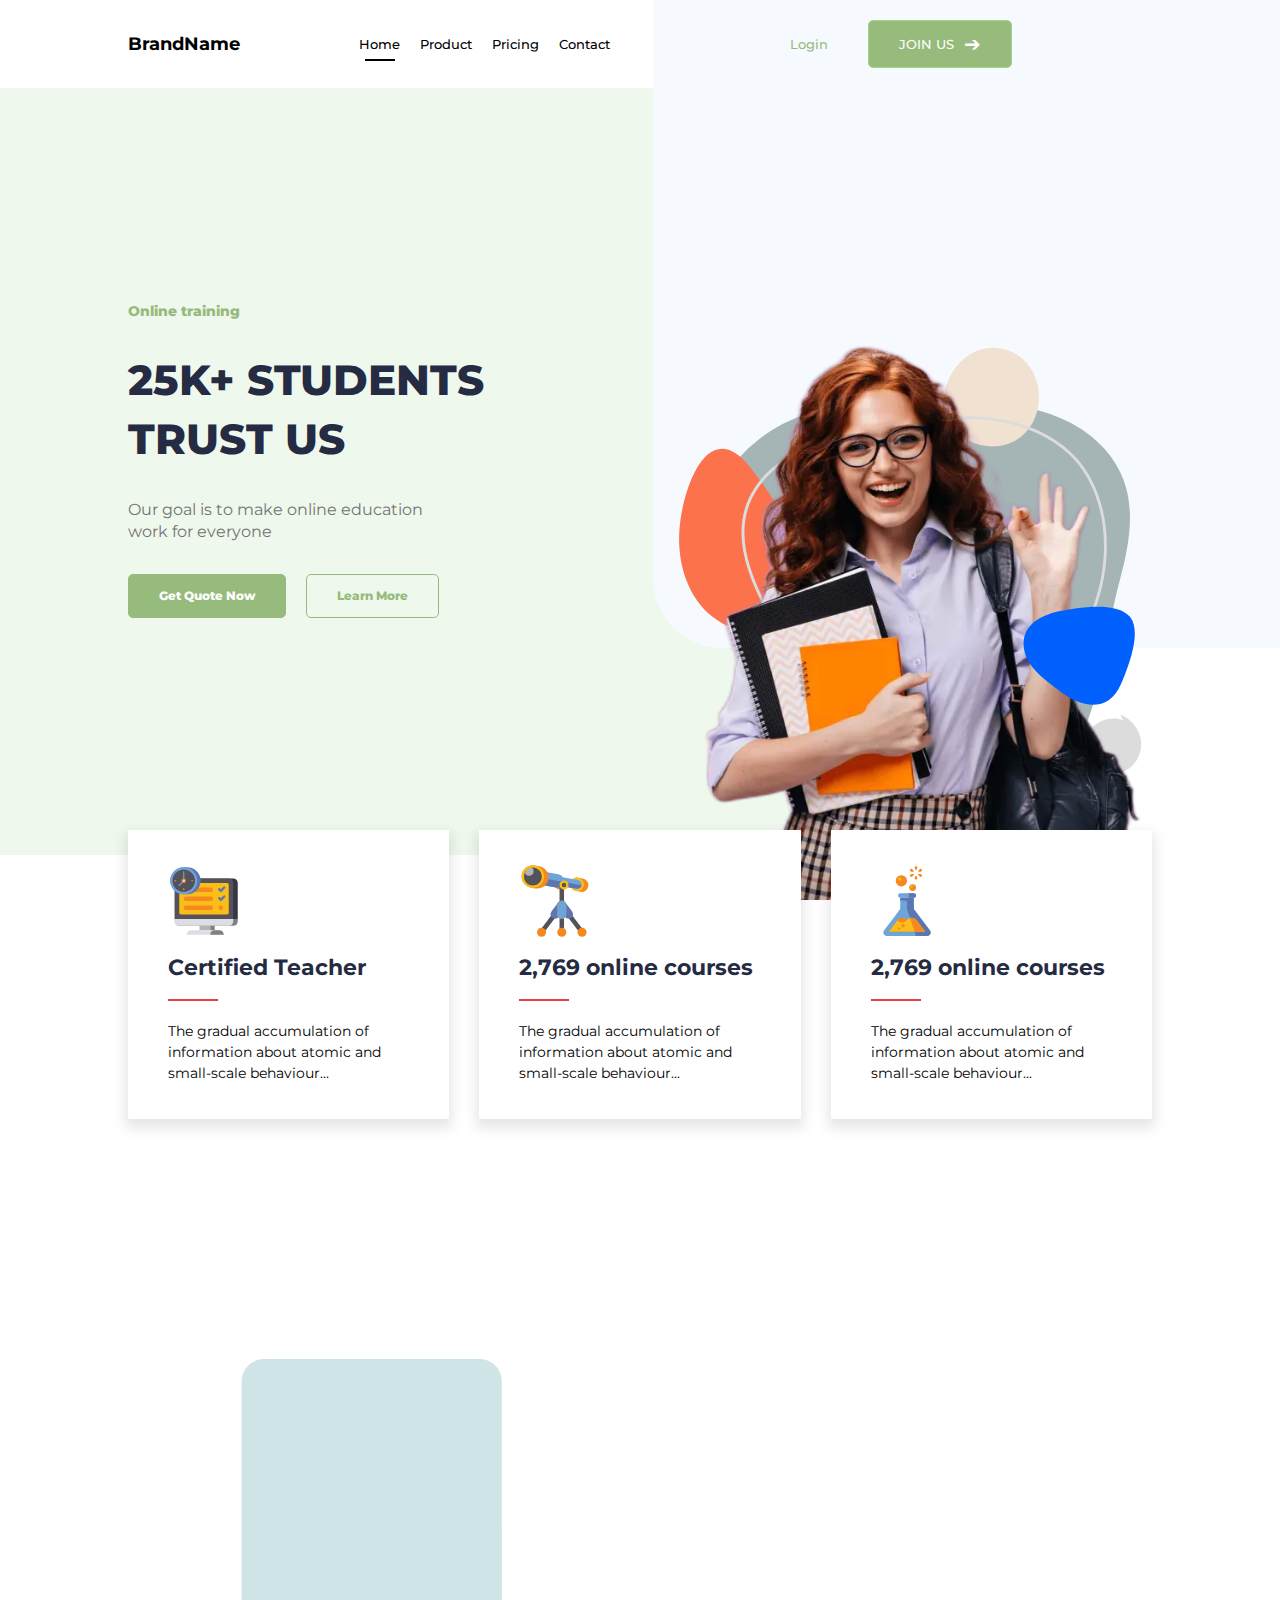
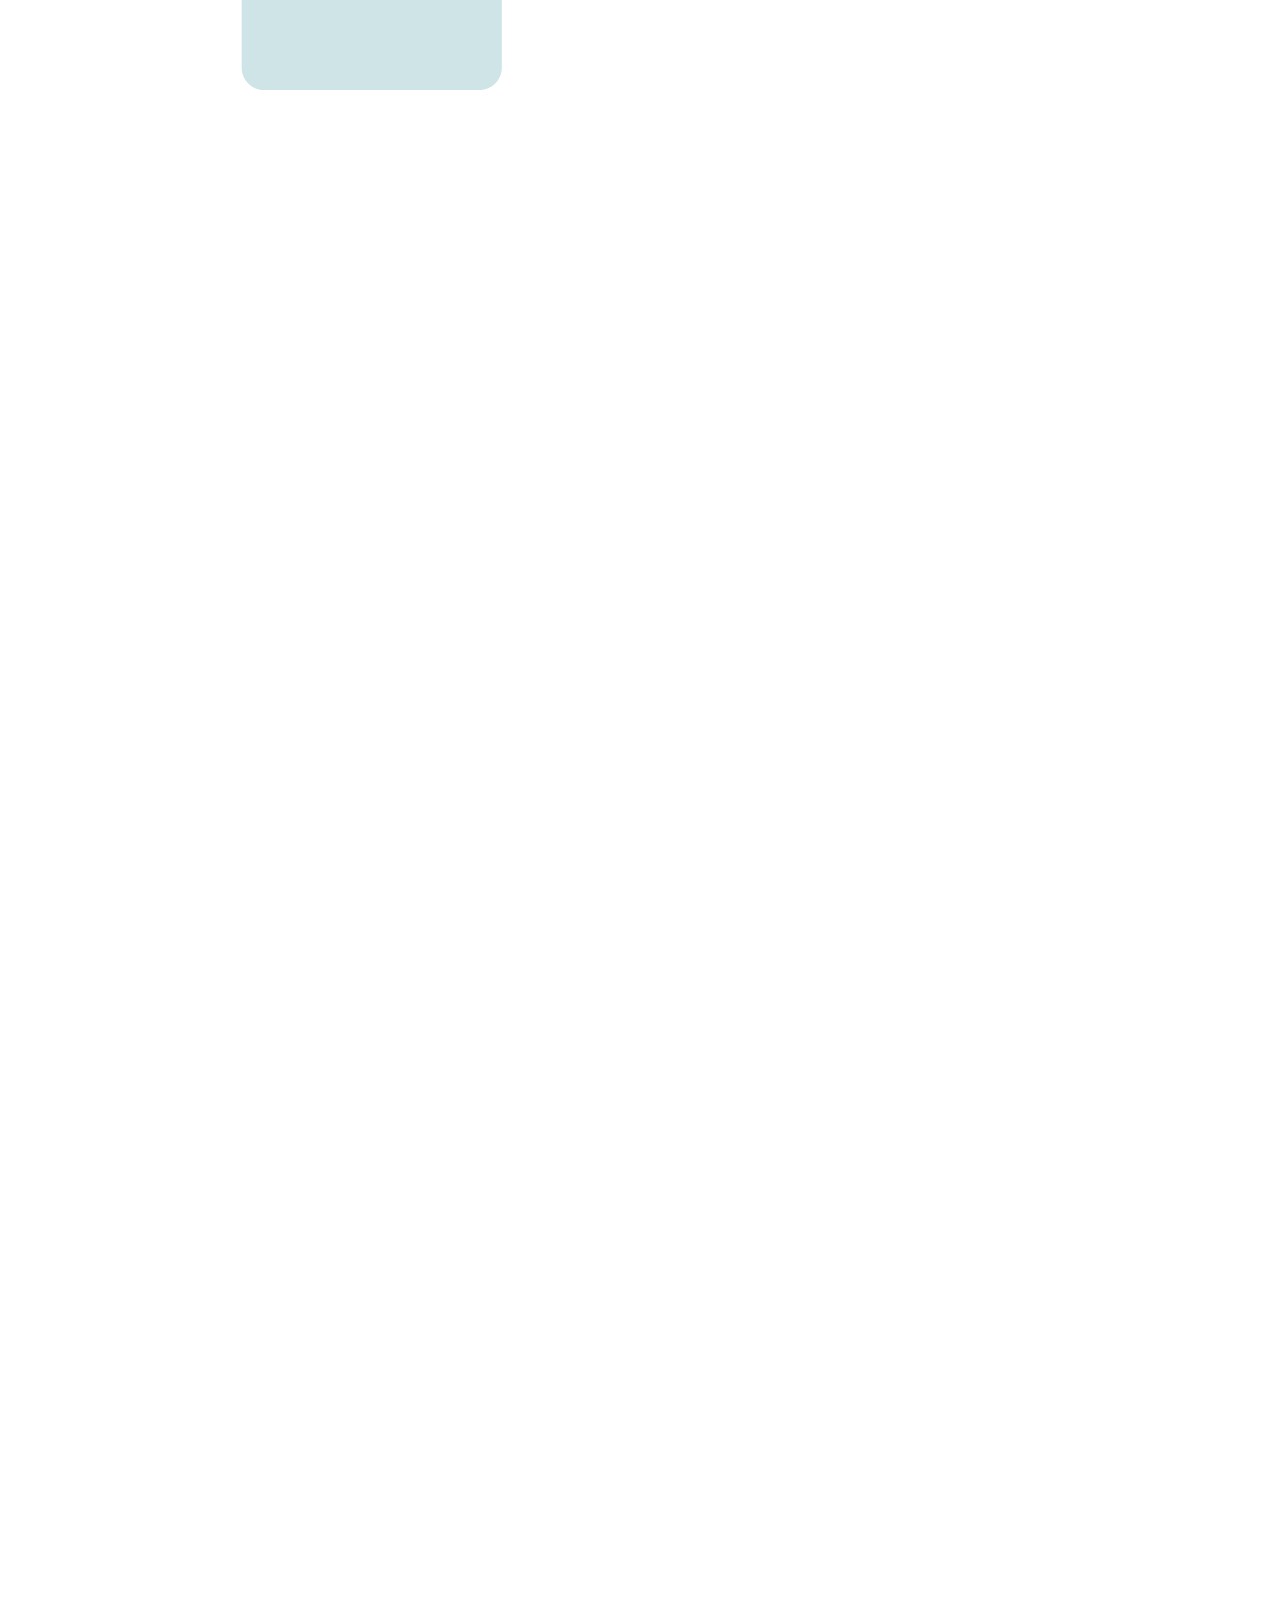
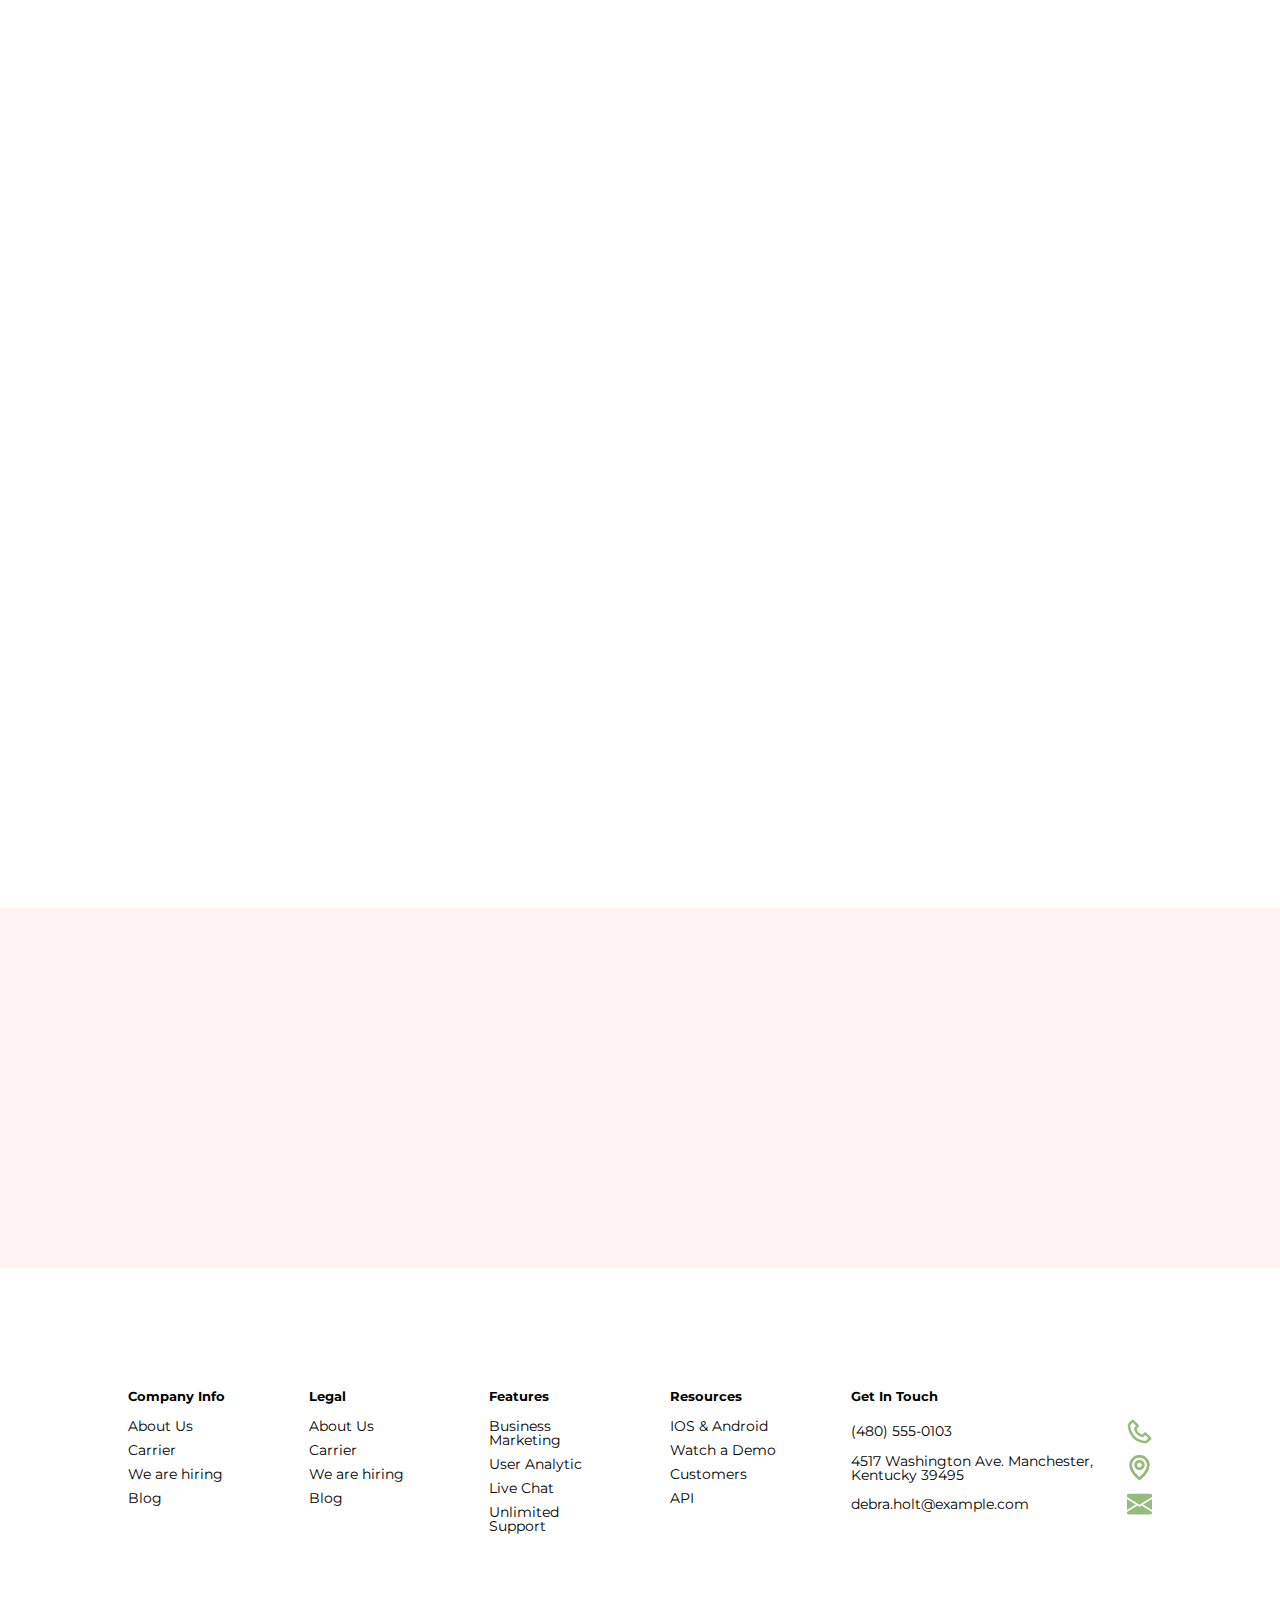
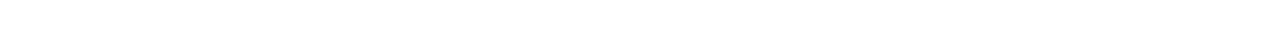
==== commit b28c32f9: "end spawn anim" ====
--- a/index.html
+++ b/index.html
@@ -7,14 +7,14 @@
 
   <link rel="preconnect" href="https://fonts.googleapis.com">
   <link rel="preconnect" href="https://fonts.gstatic.com" crossorigin>
-  <link href="https://fonts.googleapis.com/css2?family=Montserrat:wght@400;500;700&display=swap" rel="stylesheet">
-
-  <link rel="stylesheet" href="css/style.min.css">
+  <link href="https://fonts.googleapis.com/css2?family=Montserrat:wght@400;500;700&display=swap&_v=20230614143039" rel="stylesheet">
+
+  <link rel="stylesheet" href="css/style.min.css?_v=20230614143039">
   
   <title>Site layout 8</title>
 </head>
 
-<body class="lock">
+<body class="_lock">
   <object type="image/svg+xml" data="img/icons/icons.svg" class="object__svg"></object>
 
   <div class="preloader__screen" data-prldr-screen data-prldr-wh>
@@ -56,29 +56,29 @@
 
     <div class="container">
       <div class="decor__image-container">
-        <svg class="decor__item_1 decor__item" data-mprlx>
+        <svg class="decor__item_1 decor__item" data-spawn-anim data-mprlx>
           <use xlink:href="img/icons/icons.svg#front--1"></use>
         </svg>
 
-        <svg class="decor__item_2 decor__item" data-mprlx data-mprlx-cof="8">
+        <svg class="decor__item_2 decor__item" data-spawn-anim data-mprlx data-mprlx-cof="8">
           <use xlink:href="img/icons/icons.svg#front--2"></use>
         </svg>
 
-        <svg class="decor__item_3 decor__item" data-mprlx>
+        <svg class="decor__item_3 decor__item" data-spawn-anim data-mprlx>
           <use xlink:href="img/icons/icons.svg#front--3"></use>
         </svg>
 
-        <svg class="decor__item_4 decor__item" data-mprlx data-mprlx-cof="8">
+        <svg class="decor__item_4 decor__item" data-spawn-anim data-mprlx data-mprlx-cof="8">
           <use xlink:href="img/icons/icons.svg#front--4"></use>
         </svg>
 
-        <svg class="decor__item_5 decor__item" data-mprlx>
+        <svg class="decor__item_5 decor__item" data-spawn-anim data-spawn-anim-start="6" data-mprlx>
           <use xlink:href="img/icons/icons.svg#front--5"></use>
         </svg>
 
-        <img loading="lazy" src="img/front/1.png" alt="" class="decor__image">
-
-        <svg class="decor__item_6 decor__item" data-mprlx data-mprlx-cof="8">
+        <img loading="lazy" src="img/front/1.webp" alt="" class="decor__image" data-spawn-anim>
+
+        <svg class="decor__item_6 decor__item" data-spawn-anim data-mprlx data-mprlx-cof="8">
           <use xlink:href="img/icons/icons.svg#front--6"></use>
         </svg>
       </div>
@@ -87,19 +87,19 @@
 
   <div class="container container_column-center">
     <div class="front__text-block text-block">
-      <div class="front__subtitle subtitle">
+      <div class="front__subtitle subtitle" data-spawn-anim>
         <p>Online training</p>
       </div>
 
-      <div class="front__title title">
+      <div class="front__title title" data-spawn-anim>
         <h1>25k+ students trust us</h1>
       </div>
 
-      <div class="front__text text">
+      <div class="front__text text" data-spawn-anim>
         <p>Our goal is to make online education work for everyone</p>
       </div>
 
-      <div class="front__buttons buttons">
+      <div class="front__buttons buttons" data-spawn-anim>
         <a href="#">Get Quote Now</a>
 
         <a href="#">Learn More</a>
@@ -107,7 +107,7 @@
     </div>
   </div>
 </section>
-  <section class="advantages">
+  <section class="advantages" data-spawn-anim>
   <div class="container">
     <div class="advantages__cards">
       <div class="card">
@@ -159,28 +159,28 @@
     <div class="approdable__container_double-block container_double-block">
       <div class="approdable__left-block left-block">
         <div class="approdable__image-container">
-          <svg data-mprlx data-mprlx-x>
+          <svg class="_anim _anim-no-hide" data-mprlx data-mprlx-x>
             <use xlink:href="img/icons/icons.svg#approdable--1"></use>
           </svg>
 
-           <img loading="lazy" src="img/approdable/1.png" alt="" class="image-1">
-           <img loading="lazy" src="img/approdable/2.png" alt="" class="image-2" data-mprlx data-mprlx-cof="8">
-           <img loading="lazy" src="img/approdable/3.png" alt="" class="image-3" data-mprlx>
-           <img loading="lazy" src="img/approdable/4.png" alt="" class="image-4" data-mprlx data-mprlx-cof="8">
+           <img loading="lazy" src="img/approdable/1.webp" alt="" class="image-1" data-spawn-anim>
+           <img loading="lazy" src="img/approdable/2.webp" alt="" class="image-2" data-spawn-anim data-mprlx data-mprlx-cof="8">
+           <img loading="lazy" src="img/approdable/3.webp" alt="" class="image-3" data-spawn-anim data-mprlx>
+           <img loading="lazy" src="img/approdable/4.webp" alt="" class="image-4" data-spawn-anim data-mprlx data-mprlx-cof="8">
         </div>
       </div>
 
       <div class="approdable__right-block right-block">
         <div class="approdable__text-block text-block">
-          <div class="decor-line"></div>
-
-          <div class="title"><h2>Approdable Packages</h2></div>
-
-          <div class="text">
+          <div class="decor-line" data-spawn-anim></div>
+
+          <div class="title" data-spawn-anim><h2>Approdable Packages</h2></div>
+
+          <div class="text" data-spawn-anim>
             <p>Problems trying to resolve the conflict between the two major realms of Classical physics: Newtonian mechanics</p>
           </div>
 
-          <div class="buttons">
+          <div class="buttons" data-spawn-anim>
             <a href="#">Learn More</a>
           </div>
         </div>
@@ -193,24 +193,24 @@
     <div class="video-section__container_double-block container_double-block">
       <div class="video-section__left-block left-block">
         <div class="video-section__text-block text-block">
-          <div class="decor-line"></div>
+          <div class="decor-line" data-spawn-anim></div>
     
-          <div class="title">
+          <div class="title" data-spawn-anim>
             <h2>Video in Live Action</h2>
           </div>
     
-          <div class="text">
+          <div class="text" data-spawn-anim>
             <p>Problems trying to resolve the conflict between the two major realms of Classical physics: Newtonian mechanics</p>
           </div>
 
-          <div class="buttons">
+          <div class="buttons" data-spawn-anim>
             <a href="#">Learn More</a>
           </div>
         </div>
       </div>
 
       <div class="video-section__right-block right-block">
-        <div class="video-section__player-container" data-vp-container>
+        <div class="video-section__player-container" data-spawn-anim data-vp-container>
           <div class="video__container">
             <video src="files/video/1.mp4" data-vp-video></video>
           </div>
@@ -285,24 +285,24 @@
   <section class="courses">
   <div class="container container_column-center">
     <div class="courses__text-block text-block">
-      <div class="courses__subtitle subtitle">
+      <div class="courses__subtitle subtitle" data-spawn-anim>
         <p>Courses</p>
       </div>
 
-      <div class="courses__title title">
+      <div class="courses__title title" data-spawn-anim>
         <h2>Our Popular Courses</h2>
       </div>
 
-      <div class="courses__text text">
+      <div class="courses__text text" data-spawn-anim>
         <p>Problems trying to resolve the conflict between the two major realms of Classical physics: Newtonian mechanics</p>
       </div>
     </div>
 
-    <div class="courses__items">
+    <div class="courses__items" data-spawn-anim data-spawn-anim-start="6">
       <article class="item">
         <div class="item__image-container">
           <div class="item__image">
-             <img loading="lazy" src="img/courses/1.png" alt="">
+             <img loading="lazy" src="img/courses/1.webp" alt="">
           </div>
 
           <div class="item__sale">
@@ -386,7 +386,7 @@
       <article class="item">
         <div class="item__image-container">
           <div class="item__image">
-             <img loading="lazy" src="img/courses/2.png" alt="">
+             <img loading="lazy" src="img/courses/2.webp" alt="">
           </div>
 
           <div class="item__sale">
@@ -470,7 +470,7 @@
       <article class="item">
         <div class="item__image-container">
           <div class="item__image">
-             <img loading="lazy" src="img/courses/3.png" alt="">
+             <img loading="lazy" src="img/courses/3.webp" alt="">
           </div>
 
           <div class="item__sale">
@@ -554,7 +554,7 @@
       <article class="item">
         <div class="item__image-container">
           <div class="item__image">
-             <img loading="lazy" src="img/courses/4.png" alt="">
+             <img loading="lazy" src="img/courses/4.webp" alt="">
           </div>
 
           <div class="item__sale">
@@ -640,23 +640,23 @@
   <section class="testimonials">
   <div class="container container_column-center">
     <div class="testimonials__text-block text-block">
-      <div class="testimonials__subtitle subtitle">
+      <div class="testimonials__subtitle subtitle" data-spawn-anim>
         <p>Testimonials</p>
       </div>
 
-      <div class="testimonials__title title">
+      <div class="testimonials__title title" data-spawn-anim>
         <h2>Our Experts Teacher</h2>
       </div>
 
-      <div class="testimonials__text text">
+      <div class="testimonials__text text" data-spawn-anim>
         <p>Problems trying to resolve the conflict between the two major realms of Classical physics: Newtonian mechanics</p>
       </div>
     </div>
 
     <div class="testimonials__items">
-      <div class="item">
+      <div class="item" data-spawn-anim>
         <div class="item__image-container">
-           <img loading="lazy" src="img/testimonials/1.png" alt="">
+           <img loading="lazy" src="img/testimonials/1.webp" alt="">
         </div>
 
         <div class="item__text">
@@ -704,9 +704,9 @@
         </div>
       </div>
 
-      <div class="item">
+      <div class="item" data-spawn-anim>
         <div class="item__image-container">
-           <img loading="lazy" src="img/testimonials/2.png" alt="">
+           <img loading="lazy" src="img/testimonials/2.webp" alt="">
         </div>
 
         <div class="item__text">
@@ -759,12 +759,12 @@
   <section class="newsletter">
   <div class="container container_column-center">
     <div class="newsletter__text-block text-block">
-      <div class="newsletter__subtitle subtitle">
+      <div class="newsletter__subtitle subtitle" data-spawn-anim>
         <p>Newsletter</p>
       </div>
     </div>
 
-    <div class="newsletter__form-container">
+    <div class="newsletter__form-container" data-spawn-anim>
       <form action="#" class="newsletter__form" data-h-ph-container>
         <input type="email" name="email" id="email" placeholder="Your Email">
         <button type="submit">Subscribe</button>
@@ -865,6 +865,6 @@
   </div>
 </footer>
 
-  <script src="js/app.min.js"></script>
+  <script src="js/app.min.js?_v=20230614143039"></script>
 </body>
 </html>--- a/css/style.min.css
+++ b/css/style.min.css
@@ -1,1568 +1 @@
-/* Zeroing */
-* {
-  padding: 0;
-  margin: 0;
-  border: 0;
-}
-
-*, *:before, *:after {
-  -moz-box-sizing: border-box;
-  -webkit-box-sizing: border-box;
-  box-sizing: border-box;
-}
-
-:focus, :active {
-  outline: none;
-}
-
-a:focus, a:active {
-  outline: none;
-}
-
-nav, footer, header, aside {
-  display: block;
-}
-
-html, body {
-  height: 100%;
-  width: 100%;
-  font-size: 100%;
-  line-height: 1;
-  font-size: 14px;
-  -ms-text-size-adjust: 100%;
-  -moz-text-size-adjust: 100%;
-  -webkit-text-size-adjust: 100%;
-}
-
-input, button, textarea {
-  font-family: inherit;
-}
-
-input::-ms-clear {
-  display: none;
-}
-
-button {
-  cursor: pointer;
-}
-
-button::-moz-focus-inner {
-  padding: 0;
-  border: 0;
-}
-
-a, a:visited {
-  text-decoration: none;
-}
-
-a:hover {
-  text-decoration: none;
-}
-
-ul li {
-  list-style: none;
-}
-
-img {
-  vertical-align: top;
-}
-
-h1, h2, h3, h4, h5, h6 {
-  font-size: inherit;
-  font-weight: 400;
-}
-
-/* End zeroing */
-.object__svg {
-  display: none;
-}
-
-body {
-  font-family: "Montserrat", sans-serif;
-  overflow-x: hidden;
-  scrollbar-width: thin;
-  scrollbar-color: #BDBDBD #F6FAFF;
-}
-body::-webkit-scrollbar {
-  width: 11px;
-}
-body::-webkit-scrollbar-track {
-  background: #F6FAFF;
-}
-body::-webkit-scrollbar-thumb {
-  background-color: #BDBDBD;
-  border-radius: 10px;
-  border: 3px solid #F6FAFF;
-}
-body.lock {
-  overflow-y: hidden;
-}
-
-.container {
-  width: 80%;
-  max-width: 1046px;
-  min-height: inherit;
-  margin: 0 auto;
-  padding: 120px 0;
-}
-
-.container_column-center {
-  display: flex;
-  flex-direction: column;
-  justify-content: center;
-}
-
-.container_double-block {
-  display: grid;
-  grid-template-columns: 1fr 1fr;
-  gap: 50px;
-}
-
-.text-block {
-  display: flex;
-  flex-direction: column;
-  justify-content: center;
-  gap: 30px;
-  line-height: 1.4;
-  height: 100%;
-}
-.text-block .decor-line {
-  background-color: #E74040;
-  width: 70px;
-  height: 5px;
-}
-.text-block .subtitle {
-  color: #96BB7C;
-  font-weight: 800;
-}
-.text-block .title h2 {
-  color: #252B42;
-  font-size: 35px;
-  font-weight: 800;
-}
-.text-block .text {
-  color: #737373;
-}
-.text-block .buttons {
-  display: flex;
-  justify-content: flex-start;
-  gap: 20px;
-  flex-wrap: wrap;
-}
-.text-block .buttons a {
-  position: relative;
-  display: inline-block;
-  padding: 0 20px 0 0;
-  color: #96BB7C;
-  font-weight: 800;
-  transition: background-color 1s ease 0s, border 1s ease 0s, color 1s ease 0s;
-}
-.text-block .buttons a::before, .text-block .buttons a::after {
-  content: "";
-  position: absolute;
-  right: -10px;
-  background-color: #96BB7C;
-  width: 13px;
-  height: 2px;
-  transform-origin: left;
-  transition: background-color 1s ease 0s;
-}
-.text-block .buttons a::before {
-  top: 0;
-  transform: rotate(45deg);
-}
-.text-block .buttons a::after {
-  bottom: 0;
-  transform: rotate(-45deg);
-}
-.text-block .buttons a:hover {
-  color: #a4d87f;
-}
-.text-block .buttons a:hover::before, .text-block .buttons a:hover::after {
-  background-color: #a4d87f;
-}
-.text-block .buttons a:active {
-  color: #82b360;
-}
-.text-block .buttons a:active::before, .text-block .buttons a:active::after {
-  background-color: #82b360;
-}
-
-@media (max-width: 650px) {
-  .container {
-    padding: 50px 0;
-  }
-}
-div[data-vp-container] {
-  position: relative;
-  display: flex;
-  justify-content: center;
-  min-width: 245px;
-}
-div[data-vp-container] .video__container video {
-  width: 100%;
-  height: 100%;
-  border-radius: 20px;
-}
-div[data-vp-container] .video__control-container {
-  position: absolute;
-  bottom: 0;
-  left: 0;
-  display: flex;
-  justify-content: space-between;
-  align-items: center;
-  width: 100%;
-  height: 50px;
-  background-color: rgba(0, 0, 0, 0.5);
-  border-radius: 0 0 20px 20px;
-  opacity: 1;
-  padding: 0 10px;
-  transition: opacity 1s ease 0s;
-}
-div[data-vp-container] .video__control-container:hover {
-  opacity: 1 !important;
-}
-div[data-vp-container] .translucion-background {
-  position: absolute;
-  bottom: 0;
-  left: 0;
-  width: 100%;
-  height: 100%;
-  border-radius: 20px;
-  opacity: 1;
-  background: linear-gradient(0deg, rgba(56, 56, 56, 0.86) 0%, rgba(0, 0, 0, 0) 100%);
-  transition: height 1s ease 0s, opacity 1s ease 0s;
-}
-div[data-vp-container] .control__play {
-  display: flex;
-  justify-content: flex-start;
-  align-items: center;
-  height: inherit;
-}
-div[data-vp-container] .playback__container {
-  position: relative;
-  width: 35px;
-  height: 100%;
-}
-div[data-vp-container] .playback__container .icon_pause {
-  display: none;
-}
-div[data-vp-container] .playback__container .icon_play {
-  display: block;
-}
-div[data-vp-container] .playback__container svg {
-  position: absolute;
-  top: 50%;
-  left: 50%;
-  transform: translate(-50%, -50%);
-  fill: #fff;
-  width: 20px;
-  height: 20px;
-  object-fit: contain;
-}
-div[data-vp-container] .volume__container {
-  position: relative;
-  width: 35px;
-  height: 100%;
-}
-div[data-vp-container] .volume__container svg {
-  position: absolute;
-  top: 50%;
-  left: 50%;
-  transform: translate(-50%, -50%);
-  stroke: #fff;
-  width: 20px;
-  height: 20px;
-  object-fit: contain;
-}
-div[data-vp-container] .volume__container .volume_off,
-div[data-vp-container] .volume__container .volume_mute,
-div[data-vp-container] .volume__container .volume_down,
-div[data-vp-container] .volume__container .volume_up {
-  display: none;
-}
-div[data-vp-container] .volume__container[data-vp-volume=up] .volume_up {
-  display: block;
-}
-div[data-vp-container] .volume__container[data-vp-volume=down] .volume_down {
-  display: block;
-}
-div[data-vp-container] .volume__container[data-vp-volume=mute] .volume_mute {
-  display: block;
-}
-div[data-vp-container] .volume__container[data-vp-volume=off] .volume_off {
-  display: block;
-}
-div[data-vp-container] .volume__container:hover .volume__lines-container {
-  opacity: 1;
-}
-div[data-vp-container] .volume__lines-container {
-  cursor: pointer;
-  user-select: none;
-  display: flex;
-  justify-content: center;
-  align-items: center;
-  position: relative;
-  top: -50px;
-  left: 50%;
-  transform: translate(-50%, 0);
-  width: fit-content;
-  min-width: 26px;
-  height: 60px;
-  background-color: rgba(44, 44, 44, 0.5);
-  padding: 6px 8px;
-  border-radius: 20px;
-  opacity: 0;
-  transition: opacity 1s ease 0s;
-}
-div[data-vp-container] .volume__lines-wrapper {
-  position: relative;
-  width: 5px;
-  height: 100%;
-}
-div[data-vp-container] .volume__line {
-  width: 5px;
-  border-radius: 20px;
-  position: absolute;
-  bottom: 0;
-  left: 50%;
-  transform: translate(-50%, 0);
-}
-div[data-vp-container] .volume__line_full {
-  height: 100%;
-  background-color: rgba(80, 80, 80, 0.8);
-}
-div[data-vp-container] .volume__line_currect {
-  height: 0;
-  background-color: #fff;
-}
-div[data-vp-container].play .translucion-background {
-  height: 0%;
-  opacity: 0;
-}
-div[data-vp-container].play .playback__container .icon_pause {
-  display: block;
-}
-div[data-vp-container].play .playback__container .icon_play {
-  display: none;
-}
-div[data-vp-container].play.hidden-interface .video__control-container {
-  opacity: 0;
-}
-div[data-vp-container] .control__lines {
-  position: relative;
-  flex: 1 0 auto;
-  height: 50%;
-  margin: 0 3%;
-  cursor: pointer;
-}
-div[data-vp-container] .control__lines .line {
-  pointer-events: none;
-  border-radius: 20px;
-  position: absolute;
-  top: 50%;
-  left: 0;
-  transform: translate(0, -50%);
-  height: 5px;
-}
-div[data-vp-container] .control__lines:hover .line_hover,
-div[data-vp-container] .control__lines:hover .control__hint {
-  opacity: 1;
-}
-div[data-vp-container] .control__hint {
-  pointer-events: none;
-  user-select: none;
-  position: absolute;
-  top: -25px;
-  left: 0;
-  display: inline-block;
-  background-color: rgba(44, 44, 44, 0.5);
-  color: #fff;
-  padding: 6px 8px;
-  border-radius: 20px;
-  font-size: 12px;
-  opacity: 0;
-  transition: opacity 1s ease 0s;
-}
-div[data-vp-container] .line_full {
-  width: 100%;
-  background-color: rgba(80, 80, 80, 0.8);
-}
-div[data-vp-container] .line_hover {
-  width: 0%;
-  opacity: 0;
-  background-color: rgba(255, 255, 255, 0.2);
-  transition: opacity 0.5s ease 0s;
-}
-div[data-vp-container] .line_current {
-  width: 0%;
-  background-color: #fff;
-  transition: width 0.2s ease 0s;
-  z-index: 5;
-}
-div[data-vp-container] .control__duration {
-  color: #fff;
-  min-width: 100px;
-  text-align: center;
-}
-div[data-vp-container] .control__full {
-  position: relative;
-  width: 35px;
-  height: 100%;
-}
-div[data-vp-container] .control__full svg {
-  position: absolute;
-  top: 50%;
-  left: 50%;
-  transform: translate(-50%, -50%);
-  stroke: #fff;
-  fill: #fff;
-  width: 20px;
-  height: 20px;
-  object-fit: contain;
-}
-div[data-vp-container] .control__full .full__enter {
-  display: block;
-}
-div[data-vp-container] .control__full .full__exit {
-  display: none;
-}
-div[data-vp-container].fullscreen .control__full .full__enter {
-  display: none;
-}
-div[data-vp-container].fullscreen .control__full .full__exit {
-  display: block;
-}
-div[data-vp-container] svg {
-  cursor: pointer;
-}
-
-/* preloader style */
-.preloader__screen {
-  position: fixed;
-  top: 0;
-  left: 0;
-  width: 100%;
-  height: 100%;
-  background-color: #F6FAFF;
-  z-index: 11;
-  display: flex;
-  justify-content: center;
-  align-items: center;
-  opacity: 1;
-  visibility: visible;
-  transition: opacity 1s ease 0s, visibility 1s ease 0s;
-}
-.preloader__screen._hide {
-  opacity: 0;
-  visibility: hidden;
-}
-
-.preloader__container {
-  position: relative;
-  width: 120px;
-  height: 120px;
-}
-
-.preloader {
-  width: 100%;
-  height: 100%;
-  border: 7px rgba(0, 0, 0, 0) solid;
-  border-top-color: #96BB7C;
-  border-radius: 50%;
-  animation: spin 1s infinite ease;
-}
-
-.preloader__percent {
-  position: absolute;
-  top: 50%;
-  left: 50%;
-  transform: translate(-50%, -50%);
-}
-.preloader__percent .percent {
-  font-size: 24px;
-  font-weight: 700;
-  color: #252B42;
-}
-
-@keyframes spin {
-  0% {
-    transform: rotate(0deg);
-  }
-  100% {
-    transform: rotate(360deg);
-  }
-}
-/* end preloader style */
-/* header style */
-.header {
-  position: fixed;
-  top: 0;
-  left: 0;
-  z-index: 10;
-  background-color: #fff;
-  width: 100%;
-  transition: height 1s ease 0.3s, transform 1s ease 0s, background 0.5s ease 0s;
-}
-.header::after {
-  content: "";
-  position: absolute;
-  top: 0;
-  right: 0;
-  z-index: -1;
-  background-color: #F6FAFF;
-  width: 49%;
-  height: 100%;
-  transition: width 1s ease 0s;
-}
-
-.header__bg_grey,
-.header[data-burger-parent-active] {
-  background-color: #F6FAFF;
-}
-.header__bg_grey::after,
-.header[data-burger-parent-active]::after {
-  width: 100% !important;
-}
-
-.header__hidden {
-  transform: translate(0, -100%);
-}
-
-.header__container {
-  padding: 20px 0;
-  display: grid;
-  grid-template-columns: auto auto 49%;
-  grid-template-areas: "logo nav buttons";
-  gap: 40px;
-  align-items: center;
-}
-
-.header__logo {
-  font-size: 18px;
-  font-weight: 700;
-  grid-area: logo;
-}
-.header__logo a {
-  color: #000;
-}
-
-.header__nav {
-  grid-area: nav;
-  transition: left 1s ease 0.1s, visibility 1s ease 0s;
-}
-.header__nav ul {
-  display: flex;
-  justify-content: flex-end;
-  align-items: center;
-  gap: 20px;
-  flex-wrap: wrap;
-}
-.header__nav li {
-  font-size: 13px;
-  font-weight: 500;
-  position: relative;
-}
-.header__nav a {
-  color: #000;
-  position: relative;
-  display: inline-block;
-}
-.header__nav a::before {
-  content: "";
-  position: absolute;
-  bottom: -10px;
-  left: 50%;
-  background-color: #000;
-  width: 0px;
-  height: 2px;
-  transform: translate(-50%, 0);
-  transition: width 0.5s ease 0s;
-}
-.header__nav a:hover::before {
-  width: 20px;
-}
-.header__nav a.active::before {
-  width: 30px;
-}
-
-.header__buttons {
-  grid-area: buttons;
-  display: flex;
-  justify-content: center;
-  align-items: center;
-  gap: 40px;
-  flex-wrap: wrap;
-  transition: left 1s ease 0s, visibility 1s ease 0s;
-}
-.header__buttons a {
-  color: #96BB7C;
-  font-weight: 500;
-  font-size: 13px;
-  transition: background-color 1s ease 0s, border 1s ease 0s, color 1s ease 0s;
-}
-.header__buttons a:not(.join):hover {
-  color: #a4d87f;
-}
-.header__buttons a:not(.join):active {
-  color: #82b360;
-}
-.header__buttons .join {
-  display: flex;
-  justify-content: center;
-  align-items: center;
-  gap: 10px;
-  background-color: #96BB7C;
-  border: 1px solid #a4d87f;
-  border-radius: 5px;
-  padding: 13px 30px;
-  text-transform: uppercase;
-  color: #fff;
-}
-.header__buttons .join:hover {
-  background-color: #a4d87f;
-  border: 1px solid #a4d87f;
-}
-.header__buttons .join:active {
-  background-color: #82b360;
-  border: 1px solid #82b360;
-}
-.header__buttons .join span {
-  font-size: 20px;
-}
-
-.header__burger {
-  display: none;
-  position: relative;
-  cursor: pointer;
-  grid-area: burger;
-  width: 22px;
-  height: 16px;
-}
-.header__burger::before, .header__burger::after,
-.header__burger span {
-  width: inherit;
-  height: 2px;
-  position: absolute;
-  right: 0;
-  background-color: #000;
-}
-.header__burger::before, .header__burger::after {
-  content: "";
-  transition: width 0.5s ease 0.5s, transform 0.5s ease 0s;
-  transform-origin: right;
-}
-.header__burger::before {
-  top: 0;
-}
-.header__burger::after {
-  bottom: 0;
-}
-.header__burger span {
-  top: 50%;
-  transform: translate(0, -50%);
-  transition: opacity 0.5s ease 0s, width 0.5s ease 0.5s;
-}
-
-.header__burger.active::before, .header__burger.active::after,
-.header__burger.active span {
-  width: 20px;
-}
-.header__burger.active::before, .header__burger.active::after {
-  transition: width 0.5s ease 0s, transform 0.5s ease 0.5s;
-}
-.header__burger.active::before {
-  transform: rotate(-45deg);
-}
-.header__burger.active::after {
-  transform: rotate(45deg);
-}
-.header__burger.active span {
-  opacity: 0;
-  transition: opacity 0.5s ease 0.5s, width 0.5s ease 0s;
-}
-
-.header[data-burger-parent-active] {
-  height: 100%;
-  transition: height 1s ease 0s, background 0.5s ease 0s;
-}
-.header[data-burger-parent-active]::after {
-  width: 100% !important;
-}
-.header[data-burger-parent-active] .header__nav,
-.header[data-burger-parent-active] .header__buttons {
-  left: 0%;
-  visibility: visible;
-}
-.header[data-burger-parent-active] .header__nav {
-  transition: left 1s ease 0s, visibility 1s ease 0s;
-}
-.header[data-burger-parent-active] .header__buttons {
-  transition: left 1s ease 0.2s, visibility 1s ease 0s;
-}
-
-@media (max-width: 1097px) {
-  .header__container {
-    grid-template-rows: auto auto;
-    grid-template-columns: auto 49%;
-    grid-template-areas: "logo buttons" "nav buttons";
-    gap: 20px;
-  }
-  .header__buttons {
-    grid-row: span 2;
-  }
-  .header__nav ul {
-    justify-content: flex-start;
-  }
-}
-@media (max-width: 700px) {
-  .header::after {
-    width: 92%;
-  }
-}
-@media (max-width: 680px) {
-  .header {
-    height: 90px;
-    overflow-y: auto;
-  }
-  .header__container {
-    grid-template-rows: auto auto;
-    grid-template-columns: auto auto min-content;
-    grid-template-areas: "logo buttons burger" "nav nav nav";
-    gap: 50px 20px;
-  }
-  .header__buttons {
-    grid-row: 1;
-  }
-  .header__nav {
-    position: relative;
-    left: -150%;
-    visibility: hidden;
-  }
-  .header__nav ul {
-    flex-direction: column;
-  }
-  .header__nav a.active::before {
-    display: none;
-  }
-  .header__burger {
-    display: block;
-  }
-}
-@media (max-width: 575px) {
-  .header {
-    height: 60px;
-  }
-  .header__container {
-    grid-template-rows: auto auto auto;
-    grid-template-columns: auto min-content;
-    grid-template-areas: "logo burger" "nav nav" "buttons buttons";
-  }
-  .header__buttons {
-    grid-row: auto;
-    flex-direction: column;
-    gap: 20px;
-    position: relative;
-    left: -150%;
-    visibility: hidden;
-  }
-}
-/* end header style */
-/* front style */
-.front {
-  min-height: 100vh;
-  position: relative;
-}
-.front .container {
-  padding: 100px 0 80px;
-}
-
-.front__text-block {
-  max-width: 470px;
-  position: relative;
-  z-index: 3;
-}
-
-.front__subtitle {
-  font-size: 14px;
-}
-
-.front__title h1 {
-  color: #252B42;
-  font-size: 42px;
-  font-weight: 800;
-  text-transform: uppercase;
-}
-
-.front__text {
-  width: 65%;
-  font-size: 16px;
-}
-
-.front__buttons a {
-  border: 1px solid #96BB7C;
-  border-radius: 5px;
-  padding: 13px 30px !important;
-  font-size: 12px;
-}
-.front__buttons a::before, .front__buttons a::after {
-  display: none;
-}
-.front__buttons a:first-child {
-  background-color: #96BB7C;
-  color: #fff;
-}
-.front__buttons a:first-child:hover {
-  background-color: #a4d87f;
-  border: 1px solid #a4d87f;
-}
-.front__buttons a:first-child:active {
-  background-color: #82b360;
-  border: 1px solid #82b360;
-}
-.front__buttons a:hover {
-  background-color: #a4d87f;
-  border: 1px solid #a4d87f;
-  color: #fff !important;
-}
-.front__buttons a:active {
-  background-color: #82b360;
-  border: 1px solid #82b360;
-}
-
-.front__decor {
-  width: 100%;
-  height: 100%;
-  position: absolute;
-  top: 0;
-  left: 0;
-}
-.front__decor .decor__bg_1,
-.front__decor .decor__bg_2 {
-  position: absolute;
-  top: 0;
-  transition: width 1s ease 0s;
-}
-.front__decor .decor__bg_1 {
-  background-color: #EFF8ED;
-  border-radius: 0 70px 70px 0;
-  left: 0;
-  width: 81%;
-  height: 95%;
-  z-index: 0;
-}
-.front__decor .decor__bg_2 {
-  background-color: #F6FAFF;
-  border-radius: 0 0 0 70px;
-  right: 0;
-  width: 49%;
-  height: 72%;
-  z-index: 1;
-}
-.front__decor .container {
-  position: relative;
-  height: 100%;
-}
-.front__decor .decor__image-container {
-  position: absolute;
-  bottom: 0;
-  right: -5%;
-  z-index: 1;
-  width: 55%;
-  height: 85%;
-  min-width: 532px;
-  max-width: 575px;
-  max-height: 588px;
-}
-.front__decor .decor__image-container .decor__image {
-  position: absolute;
-  bottom: 0;
-  left: 0;
-  width: 100%;
-  max-height: 100%;
-  object-fit: contain;
-}
-.front__decor .decor__image-container .decor__item {
-  position: absolute;
-}
-.front__decor .decor__image-container .decor__item_1 {
-  top: 15%;
-  left: 0;
-  width: 100%;
-  height: 75%;
-  object-fit: contain;
-}
-.front__decor .decor__image-container .decor__item_2 {
-  top: 23%;
-  left: 7%;
-  width: 26%;
-  height: 33%;
-}
-.front__decor .decor__image-container .decor__item_3 {
-  top: 6%;
-  left: 54%;
-  width: 17%;
-  height: 17%;
-}
-.front__decor .decor__image-container .decor__item_4 {
-  top: 16%;
-  left: 18%;
-  width: 65%;
-  height: 70%;
-  object-fit: contain;
-}
-.front__decor .decor__image-container .decor__item_5 {
-  bottom: 10%;
-  right: 12%;
-  width: 10%;
-  height: 11%;
-}
-.front__decor .decor__image-container .decor__item_6 {
-  bottom: 33%;
-  right: 15%;
-  width: 20%;
-  height: 17%;
-}
-
-@media (max-width: 1050px) {
-  .front__decor .decor__image-container {
-    right: -23%;
-  }
-}
-@media (max-width: 870px) {
-  .front__decor .decor__image-container {
-    display: none;
-  }
-}
-@media (max-width: 700px) {
-  .front__decor .decor__bg_1 {
-    width: 90%;
-  }
-  .front__decor .decor__bg_2 {
-    width: 92%;
-  }
-}
-@media (max-width: 480px) {
-  .front__buttons {
-    width: 80%;
-  }
-  .front__buttons a {
-    width: 100%;
-    text-align: center;
-  }
-}
-@media (max-width: 450px) {
-  .front__text {
-    width: 100%;
-  }
-  .front__title h1 {
-    font-size: 30px;
-  }
-}
-/* end front style */
-/* advantages style */
-.advantages {
-  position: relative;
-  z-index: 1;
-  margin: -190px 0 0;
-}
-.advantages .container {
-  padding: 120px 0 !important;
-}
-
-.advantages__cards {
-  display: grid;
-  grid-template-columns: repeat(auto-fit, minmax(280px, 1fr));
-  grid-template-rows: 1fr;
-  gap: 30px;
-}
-.advantages__cards .card {
-  padding: 35px 40px;
-  background-color: #fff;
-  display: flex;
-  flex-direction: column;
-  justify-content: flex-start;
-  gap: 20px;
-  box-shadow: 0 6px 12px 3px rgba(0, 0, 0, 0.1);
-}
-.advantages__cards .card__icon {
-  width: 72px;
-  height: 72px;
-}
-.advantages__cards .card__icon svg {
-  width: inherit;
-  height: inherit;
-  max-width: inherit;
-  max-height: inherit;
-}
-.advantages__cards .card__title {
-  color: #252B42;
-  font-weight: 700;
-  font-size: 22px;
-}
-.advantages__cards .card__line {
-  background-color: #E74040;
-  width: 50px;
-  height: 2px;
-}
-.advantages__cards .card__text {
-  font-size: 14px;
-  line-height: 1.5;
-}
-
-@media (max-width: 350px) {
-  .advantages__cards {
-    grid-template-columns: repeat(auto-fit, minmax(250px, 1fr));
-  }
-}
-/* end advantages style */
-/* approdable style */
-.approdable__image-container {
-  width: 100%;
-  height: 100%;
-  position: relative;
-}
-.approdable__image-container svg {
-  position: absolute;
-  bottom: 0;
-  left: 0;
-  width: 100%;
-  height: 100%;
-}
-.approdable__image-container img {
-  position: absolute;
-  object-fit: contain;
-}
-.approdable__image-container .image-1 {
-  bottom: 0;
-  left: 0;
-  width: 100%;
-  height: 100%;
-}
-.approdable__image-container .image-2 {
-  top: 100px;
-  left: 40px;
-  width: 116px;
-  height: 58px;
-}
-.approdable__image-container .image-3 {
-  top: 120px;
-  right: 30px;
-  width: 132px;
-  height: 130px;
-}
-.approdable__image-container .image-4 {
-  bottom: -5px;
-  left: 62px;
-  width: 156px;
-  height: 106px;
-}
-
-.approdable__text-block {
-  padding: 30px 0;
-}
-
-@media (max-width: 870px) {
-  .approdable__image-container .image-2 {
-    top: 100px;
-    left: -30px;
-  }
-  .approdable__image-container .image-3 {
-    top: 120px;
-    right: -30px;
-  }
-  .approdable__image-container .image-4 {
-    bottom: -5px;
-    left: 37px;
-  }
-}
-@media (min-width: 650px) {
-  .approdable__right-block {
-    max-width: 340px;
-    justify-self: end;
-  }
-}
-@media (max-width: 650px) {
-  .approdable__left-block {
-    display: none;
-  }
-  .approdable__container_double-block {
-    grid-template-columns: 1fr;
-  }
-}
-/* end approdable style */
-/* video section style */
-.video-section__right-block {
-  display: flex;
-  flex-direction: column;
-  justify-content: center;
-  align-items: center;
-}
-
-@media (max-width: 700px) {
-  .video-section__container_double-block {
-    grid-template-columns: 1fr;
-    grid-template-rows: 1fr 1fr;
-  }
-}
-/* end video section style */
-/* courses style */
-.courses .container_column-center,
-.testimonials .container_column-center {
-  gap: 100px;
-}
-
-.courses__text-block,
-.testimonials__text-block {
-  max-width: 470px;
-  gap: 15px;
-}
-
-.courses__items {
-  display: grid;
-  grid-template-columns: repeat(auto-fit, minmax(240px, 1fr));
-  grid-template-rows: 1fr;
-  grid-auto-rows: 1fr;
-  gap: 20px;
-}
-.courses__items .item {
-  display: flex;
-  flex-direction: column;
-  justify-content: flex-start;
-}
-.courses__items .item__image-container {
-  position: relative;
-  flex: 0 0 300px;
-  width: 100%;
-}
-.courses__items .item__image {
-  width: 100%;
-  height: 100%;
-}
-.courses__items .item__image img {
-  position: absolute;
-  top: 0;
-  left: 0;
-  width: 100%;
-  height: 100%;
-  object-fit: cover;
-}
-.courses__items .item__sale {
-  position: absolute;
-  top: 20px;
-  left: 20px;
-  background-color: #E74040;
-  color: #fff;
-  padding: 5px 8px;
-  text-transform: capitalize;
-  font-size: 14px;
-  font-weight: 500;
-  border-radius: 5px;
-}
-.courses__items .item__actions {
-  position: absolute;
-  bottom: 20px;
-  left: 50%;
-  transform: translate(-50%, 0);
-  display: flex;
-  justify-content: center;
-  align-items: center;
-  gap: 10px;
-}
-.courses__items .item__actions button {
-  position: relative;
-  background-color: #fff;
-  border-radius: 50%;
-  width: 40px;
-  height: 40px;
-  transition: background-color 1s ease 0s;
-}
-.courses__items .item__actions button svg {
-  position: absolute;
-  top: 50%;
-  left: 50%;
-  transform: translate(-50%, -50%);
-  width: 50%;
-  height: 50%;
-  object-fit: contain;
-}
-.courses__items .item__actions button:hover {
-  background-color: #a4d87f;
-}
-.courses__items .item__actions button::before {
-  content: "";
-  background-color: #96e45f;
-  position: absolute;
-  top: 50%;
-  left: 50%;
-  transform: translate(-50%, -50%);
-  border-radius: 50%;
-  width: 0;
-  height: 0;
-  transition: width 0.5s ease 0s, height 0.5s ease 0s;
-}
-.courses__items .item__actions button.active::before {
-  width: 100%;
-  height: 100%;
-}
-.courses__items .item__text-container {
-  padding: 20px;
-  gap: 10px;
-}
-.courses__items .item__subtitle {
-  display: flex;
-  justify-content: space-between;
-  align-items: center;
-  gap: 10px;
-}
-.courses__items .item__subtitle .subtitle__star-container {
-  display: flex;
-  justify-content: center;
-  align-items: center;
-  gap: 5px;
-  background-color: #000;
-  padding: 7px 8px;
-  border-radius: 20px 20px;
-}
-.courses__items .item__subtitle .star__icon {
-  position: relative;
-  width: 15px;
-  height: 15px;
-}
-.courses__items .item__subtitle .star__icon svg {
-  position: absolute;
-  top: 50%;
-  left: 50%;
-  transform: translate(-50%, -50%);
-  width: 100%;
-  height: 100%;
-  object-fit: contain;
-}
-.courses__items .item__subtitle .star__text {
-  color: #fff;
-  line-height: 1;
-}
-.courses__items .item__title h2 {
-  font-size: 15px;
-}
-.courses__items .item__title h2 a {
-  color: #000;
-}
-.courses__items .item__text {
-  font-size: 13px;
-}
-.courses__items .item__sales-container {
-  display: flex;
-  justify-content: flex-start;
-  align-items: center;
-  gap: 10px;
-}
-.courses__items .item__sales-container .sales__icon {
-  position: relative;
-  width: 20px;
-  height: 20px;
-}
-.courses__items .item__sales-container .sales__icon svg {
-  position: absolute;
-  top: 50%;
-  left: 50%;
-  transform: translate(-50%, -50%);
-  width: 100%;
-  height: 100%;
-  object-fit: contain;
-}
-.courses__items .item__sales-container .sales__text {
-  font-weight: 700;
-  font-size: 12px;
-  color: #737373;
-}
-.courses__items .item__prices {
-  display: flex;
-  justify-content: flex-start;
-  align-items: center;
-  gap: 10px;
-  font-weight: 700;
-}
-.courses__items .item__prices .prices__text_old {
-  color: #BDBDBD;
-}
-.courses__items .item__prices .prices__text_new {
-  color: #FFAB71;
-}
-.courses__items .item__button-container .button {
-  border-radius: 20px;
-  border: 1px solid #96BB7C;
-  padding: 10px 25px;
-  transition: background-color 1s ease 0s;
-}
-.courses__items .item__button-container .button:hover {
-  background-color: #a4d87f;
-  border: 1px solid #a4d87f;
-}
-.courses__items .item__button-container .button:hover a {
-  color: #fff !important;
-}
-.courses__items .item__button-container .button:hover a::before, .courses__items .item__button-container .button:hover a::after {
-  background-color: #fff;
-}
-.courses__items .item__button-container .button:active {
-  background-color: #82b360;
-  border: 1px solid #82b360;
-}
-
-/* end courses style */
-/* testimonials style */
-.testimonials__items {
-  display: grid;
-  grid-template-columns: repeat(auto-fit, minmax(240px, 1fr));
-  grid-template-rows: 1fr;
-  grid-auto-rows: 1fr;
-  justify-items: center;
-  gap: 70px;
-}
-.testimonials__items .item {
-  display: flex;
-  flex-direction: column;
-  justify-content: flex-start;
-  align-items: center;
-  gap: 20px;
-  max-width: 320px;
-}
-.testimonials__items .item__image-container {
-  position: relative;
-  flex: 0 0 120px;
-  border-radius: 50%;
-  width: 120px;
-  margin: 0 0 20px 0;
-}
-.testimonials__items .item__image-container img {
-  position: absolute;
-  top: 0;
-  left: 0;
-  width: 100%;
-  height: 100%;
-  border-radius: 50%;
-  object-fit: contain;
-}
-.testimonials__items .item__text {
-  color: #737373;
-  text-align: center;
-  line-height: 1.5;
-}
-.testimonials__items .item__stars {
-  height: 20px;
-  display: flex;
-  justify-content: center;
-  align-items: center;
-  gap: 10px;
-}
-.testimonials__items .item__stars .star-container {
-  position: relative;
-  height: inherit;
-  width: 20px;
-}
-.testimonials__items .item__stars svg {
-  position: absolute;
-  top: 0;
-  left: 0;
-  width: 100%;
-  height: 100%;
-  object-fit: contain;
-}
-.testimonials__items .item__name {
-  font-size: 15px;
-  font-weight: 700;
-}
-.testimonials__items .item__profession {
-  font-weight: 500;
-}
-
-/* end testimonials style */
-/* newsletter style */
-.newsletter {
-  background-color: #FFF2F3;
-}
-.newsletter .container_column-center {
-  gap: 30px;
-}
-
-.newsletter__text-block .newsletter__subtitle {
-  font-size: 28px;
-  text-align: center;
-}
-
-.newsletter__form {
-  display: flex;
-  justify-content: flex-start;
-  align-items: center;
-  max-width: 690px;
-  margin: 0 auto;
-}
-.newsletter__form input,
-.newsletter__form button {
-  border-radius: 5px;
-  padding: 15px 30px;
-  font-size: 14px;
-}
-.newsletter__form input {
-  flex: 1 1 auto;
-  background-color: #F9F9F9;
-  font-weight: 700;
-  border: 1px solid #BDBDBD;
-}
-.newsletter__form input::placeholder {
-  color: #737373;
-}
-.newsletter__form button {
-  background-color: #96BB7C;
-  color: #fff;
-  border: 1px solid #96BB7C;
-  transition: background-color 1s ease 0s, border 1s ease 0s;
-}
-.newsletter__form button:hover {
-  background-color: #a4d87f;
-  border: 1px solid #a4d87f;
-}
-.newsletter__form button:active {
-  background-color: #82b360;
-  border: 1px solid #82b360;
-}
-
-@media (min-width: 470px) {
-  .newsletter__form input {
-    border-right: none;
-  }
-}
-@media (max-width: 470px) {
-  .newsletter__form {
-    flex-direction: column;
-    gap: 10px;
-  }
-  .newsletter__form input,
-  .newsletter__form button {
-    width: 100%;
-  }
-}
-/* end newsletter style */
-/* footer style */
-.footer__lists {
-  display: grid;
-  grid-template-columns: repeat(auto-fit, minmax(120px, 1fr));
-  grid-template-rows: auto;
-  grid-auto-rows: auto;
-  gap: 30px;
-  column-gap: 60px;
-}
-.footer__lists *[hidden] {
-  display: none !important;
-}
-.footer__lists .list {
-  display: flex;
-  flex-direction: column;
-  justify-content: flex-start;
-}
-.footer__lists .list__title {
-  background-color: #fff;
-  font-weight: 700;
-  text-align: start;
-  display: flex;
-  justify-content: space-between;
-  align-items: flex-start;
-  gap: 30px;
-}
-.footer__lists .arrows {
-  display: none;
-  position: relative;
-  top: -1px;
-  width: 20px;
-  height: 20px;
-}
-.footer__lists .arrows::before, .footer__lists .arrows::after {
-  content: "";
-  position: absolute;
-  top: 50%;
-  width: 60%;
-  height: 1px;
-  background-color: #000;
-  transition: transform 0.5s ease 0s;
-}
-.footer__lists .arrows::before {
-  left: 0;
-  transform: translate(0, -50%) rotate(45deg);
-}
-.footer__lists .arrows::after {
-  right: 0;
-  transform: translate(0, -50%) rotate(-45deg);
-}
-.footer__lists .list__content {
-  display: flex;
-  flex-direction: column;
-  justify-content: flex-start;
-  align-items: flex-start;
-  gap: 10px;
-  margin: 15px 0 0;
-}
-.footer__lists .list__content a {
-  color: #000;
-}
-.footer__lists._spoller-init .arrows {
-  display: block;
-}
-.footer__lists .list__title._spoller-active .arrows::before {
-  left: 0;
-  transform: translate(0, -50%) rotate(-45deg);
-}
-.footer__lists .list__title._spoller-active .arrows::after {
-  right: 0;
-  transform: translate(0, -50%) rotate(45deg);
-}
-
-.footer__contact {
-  grid-column: span 2;
-}
-.footer__contact button {
-  align-self: flex-end;
-}
-.footer__contact .list__content li {
-  width: 100%;
-}
-.footer__contact .list__content a {
-  display: flex;
-  justify-content: space-between;
-  align-items: center;
-  gap: 10px;
-  text-align: right;
-}
-.footer__contact .list__content .content__icon {
-  position: relative;
-  height: 25px;
-  flex: 0 0 25px;
-}
-.footer__contact .list__content .content__icon svg {
-  position: absolute;
-  top: 0;
-  left: 0;
-  height: 100%;
-  width: 100%;
-  object-fit: contain;
-}
-
-@media (max-width: 1280px) {
-  .footer__contact button {
-    align-self: flex-start;
-  }
-  .footer__contact .list__content a {
-    flex-direction: row-reverse;
-    text-align: left;
-  }
-}
-@media (max-width: 380px) {
-  .footer__lists {
-    grid-template-columns: 1fr;
-    grid-template-rows: repeat(5, auto);
-  }
-  .footer__contact {
-    grid-column: auto;
-  }
-}
-/* end footer style */+*{padding:0;margin:0;border:0}*,:after,:before{-webkit-box-sizing:border-box;box-sizing:border-box}:active,:focus{outline:0}a:active,a:focus{outline:0}aside,footer,header,nav{display:block}body,html{height:100%;width:100%;font-size:100%;line-height:1;font-size:14px;-ms-text-size-adjust:100%;-moz-text-size-adjust:100%;-webkit-text-size-adjust:100%}button,input,textarea{font-family:inherit}input::-ms-clear{display:none}button{cursor:pointer}button::-moz-focus-inner{padding:0;border:0}a,a:visited{text-decoration:none}a:hover{text-decoration:none}ul li{list-style:none}img{vertical-align:top}h1,h2,h3,h4,h5,h6{font-size:inherit;font-weight:400}.object__svg{display:none}body{font-family:Montserrat,sans-serif;overflow-x:hidden;scrollbar-width:thin;scrollbar-color:#bdbdbd #f6faff}body::-webkit-scrollbar{width:11px}body::-webkit-scrollbar-track{background:#f6faff}body::-webkit-scrollbar-thumb{background-color:#bdbdbd;border-radius:10px;border:3px solid #f6faff}body._lock{overflow-y:hidden}.container{width:80%;max-width:1046px;min-height:inherit;margin:0 auto;padding:120px 0}.container_column-center{display:-webkit-box;display:-ms-flexbox;display:flex;-webkit-box-orient:vertical;-webkit-box-direction:normal;-ms-flex-direction:column;flex-direction:column;-webkit-box-pack:center;-ms-flex-pack:center;justify-content:center}.container_double-block{display:-ms-grid;display:grid;-ms-grid-columns:1fr 1fr;grid-template-columns:1fr 1fr;gap:50px}.text-block{display:-webkit-box;display:-ms-flexbox;display:flex;-webkit-box-orient:vertical;-webkit-box-direction:normal;-ms-flex-direction:column;flex-direction:column;-webkit-box-pack:center;-ms-flex-pack:center;justify-content:center;gap:30px;line-height:1.4;height:100%}.text-block .decor-line{background-color:#e74040;width:70px;height:5px}.text-block .subtitle{color:#96bb7c;font-weight:800}.text-block .title h2{color:#252b42;font-size:35px;font-weight:800}.text-block .text{color:#737373}.text-block .buttons{display:-webkit-box;display:-ms-flexbox;display:flex;-webkit-box-pack:start;-ms-flex-pack:start;justify-content:flex-start;gap:20px;-ms-flex-wrap:wrap;flex-wrap:wrap}.text-block .buttons a{position:relative;display:inline-block;padding:0 20px 0 0;color:#96bb7c;font-weight:800;-webkit-transition:background-color 1s ease 0s,border 1s ease 0s,color 1s ease 0s;-o-transition:background-color 1s ease 0s,border 1s ease 0s,color 1s ease 0s;transition:background-color 1s ease 0s,border 1s ease 0s,color 1s ease 0s}.text-block .buttons a::after,.text-block .buttons a::before{content:"";position:absolute;right:-10px;background-color:#96bb7c;width:13px;height:2px;-webkit-transform-origin:left;-ms-transform-origin:left;transform-origin:left;-webkit-transition:background-color 1s ease 0s;-o-transition:background-color 1s ease 0s;transition:background-color 1s ease 0s}.text-block .buttons a::before{top:0;-webkit-transform:rotate(45deg);-ms-transform:rotate(45deg);transform:rotate(45deg)}.text-block .buttons a::after{bottom:0;-webkit-transform:rotate(-45deg);-ms-transform:rotate(-45deg);transform:rotate(-45deg)}.text-block .buttons a:hover{color:#a4d87f}.text-block .buttons a:hover::after,.text-block .buttons a:hover::before{background-color:#a4d87f}.text-block .buttons a:active{color:#82b360}.text-block .buttons a:active::after,.text-block .buttons a:active::before{background-color:#82b360}div[data-vp-container]{position:relative;display:-webkit-box;display:-ms-flexbox;display:flex;-webkit-box-pack:center;-ms-flex-pack:center;justify-content:center;min-width:245px}div[data-vp-container] .video__container video{width:100%;height:100%;border-radius:20px}div[data-vp-container] .video__control-container{position:absolute;bottom:0;left:0;display:-webkit-box;display:-ms-flexbox;display:flex;-webkit-box-pack:justify;-ms-flex-pack:justify;justify-content:space-between;-webkit-box-align:center;-ms-flex-align:center;align-items:center;width:100%;height:50px;background-color:rgba(0,0,0,.5);border-radius:0 0 20px 20px;opacity:1;padding:0 10px;-webkit-transition:opacity 1s ease 0s;-o-transition:opacity 1s ease 0s;transition:opacity 1s ease 0s}div[data-vp-container] .video__control-container:hover{opacity:1!important}div[data-vp-container] .translucion-background{position:absolute;bottom:0;left:0;width:100%;height:100%;border-radius:20px;opacity:1;background:-webkit-gradient(linear,left bottom,left top,from(rgba(56,56,56,.86)),to(rgba(0,0,0,0)));background:-o-linear-gradient(bottom,rgba(56,56,56,.86) 0,rgba(0,0,0,0) 100%);background:linear-gradient(0deg,rgba(56,56,56,.86) 0,rgba(0,0,0,0) 100%);-webkit-transition:height 1s ease 0s,opacity 1s ease 0s;-o-transition:height 1s ease 0s,opacity 1s ease 0s;transition:height 1s ease 0s,opacity 1s ease 0s}div[data-vp-container] .control__play{display:-webkit-box;display:-ms-flexbox;display:flex;-webkit-box-pack:start;-ms-flex-pack:start;justify-content:flex-start;-webkit-box-align:center;-ms-flex-align:center;align-items:center;height:inherit}div[data-vp-container] .playback__container{position:relative;width:35px;height:100%}div[data-vp-container] .playback__container .icon_pause{display:none}div[data-vp-container] .playback__container .icon_play{display:block}div[data-vp-container] .playback__container svg{position:absolute;top:50%;left:50%;-webkit-transform:translate(-50%,-50%);-ms-transform:translate(-50%,-50%);transform:translate(-50%,-50%);fill:#fff;width:20px;height:20px;-o-object-fit:contain;object-fit:contain}div[data-vp-container] .volume__container{position:relative;width:35px;height:100%}div[data-vp-container] .volume__container svg{position:absolute;top:50%;left:50%;-webkit-transform:translate(-50%,-50%);-ms-transform:translate(-50%,-50%);transform:translate(-50%,-50%);stroke:#fff;width:20px;height:20px;-o-object-fit:contain;object-fit:contain}div[data-vp-container] .volume__container .volume_down,div[data-vp-container] .volume__container .volume_mute,div[data-vp-container] .volume__container .volume_off,div[data-vp-container] .volume__container .volume_up{display:none}div[data-vp-container] .volume__container[data-vp-volume=up] .volume_up{display:block}div[data-vp-container] .volume__container[data-vp-volume=down] .volume_down{display:block}div[data-vp-container] .volume__container[data-vp-volume=mute] .volume_mute{display:block}div[data-vp-container] .volume__container[data-vp-volume=off] .volume_off{display:block}div[data-vp-container] .volume__container:hover .volume__lines-container{opacity:1}div[data-vp-container] .volume__lines-container{cursor:pointer;-webkit-user-select:none;-moz-user-select:none;-ms-user-select:none;user-select:none;display:-webkit-box;display:-ms-flexbox;display:flex;-webkit-box-pack:center;-ms-flex-pack:center;justify-content:center;-webkit-box-align:center;-ms-flex-align:center;align-items:center;position:relative;top:-50px;left:50%;-webkit-transform:translate(-50%,0);-ms-transform:translate(-50%,0);transform:translate(-50%,0);width:-webkit-fit-content;width:-moz-fit-content;width:fit-content;min-width:26px;height:60px;background-color:rgba(44,44,44,.5);padding:6px 8px;border-radius:20px;opacity:0;-webkit-transition:opacity 1s ease 0s;-o-transition:opacity 1s ease 0s;transition:opacity 1s ease 0s}div[data-vp-container] .volume__lines-wrapper{position:relative;width:5px;height:100%}div[data-vp-container] .volume__line{width:5px;border-radius:20px;position:absolute;bottom:0;left:50%;-webkit-transform:translate(-50%,0);-ms-transform:translate(-50%,0);transform:translate(-50%,0)}div[data-vp-container] .volume__line_full{height:100%;background-color:rgba(80,80,80,.8)}div[data-vp-container] .volume__line_currect{height:0;background-color:#fff}div[data-vp-container].play .translucion-background{height:0%;opacity:0}div[data-vp-container].play .playback__container .icon_pause{display:block}div[data-vp-container].play .playback__container .icon_play{display:none}div[data-vp-container].play.hidden-interface .video__control-container{opacity:0}div[data-vp-container] .control__lines{position:relative;-webkit-box-flex:1;-ms-flex:1 0 auto;flex:1 0 auto;height:50%;margin:0 3%;cursor:pointer}div[data-vp-container] .control__lines .line{pointer-events:none;border-radius:20px;position:absolute;top:50%;left:0;-webkit-transform:translate(0,-50%);-ms-transform:translate(0,-50%);transform:translate(0,-50%);height:5px}div[data-vp-container] .control__lines:hover .control__hint,div[data-vp-container] .control__lines:hover .line_hover{opacity:1}div[data-vp-container] .control__hint{pointer-events:none;-webkit-user-select:none;-moz-user-select:none;-ms-user-select:none;user-select:none;position:absolute;top:-25px;left:0;display:inline-block;background-color:rgba(44,44,44,.5);color:#fff;padding:6px 8px;border-radius:20px;font-size:12px;opacity:0;-webkit-transition:opacity 1s ease 0s;-o-transition:opacity 1s ease 0s;transition:opacity 1s ease 0s}div[data-vp-container] .line_full{width:100%;background-color:rgba(80,80,80,.8)}div[data-vp-container] .line_hover{width:0%;opacity:0;background-color:rgba(255,255,255,.2);-webkit-transition:opacity .5s ease 0s;-o-transition:opacity .5s ease 0s;transition:opacity .5s ease 0s}div[data-vp-container] .line_current{width:0%;background-color:#fff;-webkit-transition:width .2s ease 0s;-o-transition:width .2s ease 0s;transition:width .2s ease 0s;z-index:5}div[data-vp-container] .control__duration{color:#fff;min-width:100px;text-align:center}div[data-vp-container] .control__full{position:relative;width:35px;height:100%}div[data-vp-container] .control__full svg{position:absolute;top:50%;left:50%;-webkit-transform:translate(-50%,-50%);-ms-transform:translate(-50%,-50%);transform:translate(-50%,-50%);stroke:#fff;fill:#fff;width:20px;height:20px;-o-object-fit:contain;object-fit:contain}div[data-vp-container] .control__full .full__enter{display:block}div[data-vp-container] .control__full .full__exit{display:none}div[data-vp-container].fullscreen .control__full .full__enter{display:none}div[data-vp-container].fullscreen .control__full .full__exit{display:block}div[data-vp-container] svg{cursor:pointer}.preloader__screen{position:fixed;top:0;left:0;width:100%;height:100%;background-color:#f6faff;z-index:11;display:-webkit-box;display:-ms-flexbox;display:flex;-webkit-box-pack:center;-ms-flex-pack:center;justify-content:center;-webkit-box-align:center;-ms-flex-align:center;align-items:center;opacity:1;visibility:visible;-webkit-transition:opacity 1s ease 0s,visibility 1s ease 0s;-o-transition:opacity 1s ease 0s,visibility 1s ease 0s;transition:opacity 1s ease 0s,visibility 1s ease 0s}.preloader__screen._hide{opacity:0;visibility:hidden}.preloader__container{position:relative;width:120px;height:120px}.preloader{width:100%;height:100%;border:7px transparent solid;border-top-color:#96bb7c;border-radius:50%;-webkit-animation:spin 1s infinite ease;animation:spin 1s infinite ease}.preloader__percent{position:absolute;top:50%;left:50%;-webkit-transform:translate(-50%,-50%);-ms-transform:translate(-50%,-50%);transform:translate(-50%,-50%)}.preloader__percent .percent{font-size:24px;font-weight:700;color:#252b42}@-webkit-keyframes spin{0%{-webkit-transform:rotate(0);transform:rotate(0)}100%{-webkit-transform:rotate(360deg);transform:rotate(360deg)}}@keyframes spin{0%{-webkit-transform:rotate(0);transform:rotate(0)}100%{-webkit-transform:rotate(360deg);transform:rotate(360deg)}}.header{position:fixed;top:0;left:0;z-index:10;background-color:#fff;width:100%;-webkit-transition:height 1s ease .3s,background .5s ease 0s,-webkit-transform 1s ease 0s;transition:height 1s ease .3s,background .5s ease 0s,-webkit-transform 1s ease 0s;-o-transition:height 1s ease .3s,transform 1s ease 0s,background .5s ease 0s;transition:height 1s ease .3s,transform 1s ease 0s,background .5s ease 0s;transition:height 1s ease .3s,transform 1s ease 0s,background .5s ease 0s,-webkit-transform 1s ease 0s}.header::after{content:"";position:absolute;top:0;right:0;z-index:-1;background-color:#f6faff;width:49%;height:100%;-webkit-transition:width 1s ease 0s;-o-transition:width 1s ease 0s;transition:width 1s ease 0s}.header[data-burger-parent-active],.header__bg_grey{background-color:#f6faff}.header[data-burger-parent-active]::after,.header__bg_grey::after{width:100%!important}.header__hidden{-webkit-transform:translate(0,-100%);-ms-transform:translate(0,-100%);transform:translate(0,-100%)}.header__container{padding:20px 0;display:-ms-grid;display:grid;-ms-grid-columns:auto 40px auto 40px 49%;grid-template-columns:auto auto 49%;grid-template-areas:"logo nav buttons";gap:40px;-webkit-box-align:center;-ms-flex-align:center;align-items:center}.header__logo{-ms-grid-row:1;-ms-grid-column:1;font-size:18px;font-weight:700;grid-area:logo}.header__logo a{color:#000}.header__nav{-ms-grid-row:1;-ms-grid-column:3;grid-area:nav;-webkit-transition:left 1s ease .1s,visibility 1s ease 0s;-o-transition:left 1s ease .1s,visibility 1s ease 0s;transition:left 1s ease .1s,visibility 1s ease 0s}.header__nav ul{display:-webkit-box;display:-ms-flexbox;display:flex;-webkit-box-pack:end;-ms-flex-pack:end;justify-content:flex-end;-webkit-box-align:center;-ms-flex-align:center;align-items:center;gap:20px;-ms-flex-wrap:wrap;flex-wrap:wrap}.header__nav li{font-size:13px;font-weight:500;position:relative}.header__nav a{color:#000;position:relative;display:inline-block}.header__nav a::before{content:"";position:absolute;bottom:-10px;left:50%;background-color:#000;width:0;height:2px;-webkit-transform:translate(-50%,0);-ms-transform:translate(-50%,0);transform:translate(-50%,0);-webkit-transition:width .5s ease 0s;-o-transition:width .5s ease 0s;transition:width .5s ease 0s}.header__nav a:hover::before{width:20px}.header__nav a.active::before{width:30px}.header__buttons{-ms-grid-row:1;-ms-grid-column:5;grid-area:buttons;display:-webkit-box;display:-ms-flexbox;display:flex;-webkit-box-pack:center;-ms-flex-pack:center;justify-content:center;-webkit-box-align:center;-ms-flex-align:center;align-items:center;gap:40px;-ms-flex-wrap:wrap;flex-wrap:wrap;-webkit-transition:left 1s ease 0s,visibility 1s ease 0s;-o-transition:left 1s ease 0s,visibility 1s ease 0s;transition:left 1s ease 0s,visibility 1s ease 0s}.header__buttons a{color:#96bb7c;font-weight:500;font-size:13px;-webkit-transition:background-color 1s ease 0s,border 1s ease 0s,color 1s ease 0s;-o-transition:background-color 1s ease 0s,border 1s ease 0s,color 1s ease 0s;transition:background-color 1s ease 0s,border 1s ease 0s,color 1s ease 0s}.header__buttons a:not(.join):hover{color:#a4d87f}.header__buttons a:not(.join):active{color:#82b360}.header__buttons .join{display:-webkit-box;display:-ms-flexbox;display:flex;-webkit-box-pack:center;-ms-flex-pack:center;justify-content:center;-webkit-box-align:center;-ms-flex-align:center;align-items:center;gap:10px;background-color:#96bb7c;border:1px solid #a4d87f;border-radius:5px;padding:13px 30px;text-transform:uppercase;color:#fff}.header__buttons .join:hover{background-color:#a4d87f;border:1px solid #a4d87f}.header__buttons .join:active{background-color:#82b360;border:1px solid #82b360}.header__buttons .join span{font-size:20px}.header__burger{display:none;position:relative;cursor:pointer;grid-area:burger;width:22px;height:16px}.header__burger span,.header__burger::after,.header__burger::before{width:inherit;height:2px;position:absolute;right:0;background-color:#000}.header__burger::after,.header__burger::before{content:"";-webkit-transition:width .5s ease .5s,-webkit-transform .5s ease 0s;transition:width .5s ease .5s,-webkit-transform .5s ease 0s;-o-transition:width .5s ease .5s,transform .5s ease 0s;transition:width .5s ease .5s,transform .5s ease 0s;transition:width .5s ease .5s,transform .5s ease 0s,-webkit-transform .5s ease 0s;-webkit-transform-origin:right;-ms-transform-origin:right;transform-origin:right}.header__burger::before{top:0}.header__burger::after{bottom:0}.header__burger span{top:50%;-webkit-transform:translate(0,-50%);-ms-transform:translate(0,-50%);transform:translate(0,-50%);-webkit-transition:opacity .5s ease 0s,width .5s ease .5s;-o-transition:opacity .5s ease 0s,width .5s ease .5s;transition:opacity .5s ease 0s,width .5s ease .5s}.header__burger.active span,.header__burger.active::after,.header__burger.active::before{width:20px}.header__burger.active::after,.header__burger.active::before{-webkit-transition:width .5s ease 0s,-webkit-transform .5s ease .5s;transition:width .5s ease 0s,-webkit-transform .5s ease .5s;-o-transition:width .5s ease 0s,transform .5s ease .5s;transition:width .5s ease 0s,transform .5s ease .5s;transition:width .5s ease 0s,transform .5s ease .5s,-webkit-transform .5s ease .5s}.header__burger.active::before{-webkit-transform:rotate(-45deg);-ms-transform:rotate(-45deg);transform:rotate(-45deg)}.header__burger.active::after{-webkit-transform:rotate(45deg);-ms-transform:rotate(45deg);transform:rotate(45deg)}.header__burger.active span{opacity:0;-webkit-transition:opacity .5s ease .5s,width .5s ease 0s;-o-transition:opacity .5s ease .5s,width .5s ease 0s;transition:opacity .5s ease .5s,width .5s ease 0s}.header[data-burger-parent-active]{height:100%;-webkit-transition:height 1s ease 0s,background .5s ease 0s;-o-transition:height 1s ease 0s,background .5s ease 0s;transition:height 1s ease 0s,background .5s ease 0s}.header[data-burger-parent-active]::after{width:100%!important}.header[data-burger-parent-active] .header__buttons,.header[data-burger-parent-active] .header__nav{left:0;visibility:visible}.header[data-burger-parent-active] .header__nav{-webkit-transition:left 1s ease 0s,visibility 1s ease 0s;-o-transition:left 1s ease 0s,visibility 1s ease 0s;transition:left 1s ease 0s,visibility 1s ease 0s}.header[data-burger-parent-active] .header__buttons{-webkit-transition:left 1s ease .2s,visibility 1s ease 0s;-o-transition:left 1s ease .2s,visibility 1s ease 0s;transition:left 1s ease .2s,visibility 1s ease 0s}.front{min-height:100vh;position:relative}.front .container{padding:100px 0 80px}.front__text-block{max-width:470px;position:relative;z-index:3}.front__subtitle{font-size:14px}.front__title h1{color:#252b42;font-size:42px;font-weight:800;text-transform:uppercase}.front__text{width:65%;font-size:16px}.front__buttons a{border:1px solid #96bb7c;border-radius:5px;padding:13px 30px!important;font-size:12px}.front__buttons a::after,.front__buttons a::before{display:none}.front__buttons a:first-child{background-color:#96bb7c;color:#fff}.front__buttons a:first-child:hover{background-color:#a4d87f;border:1px solid #a4d87f}.front__buttons a:first-child:active{background-color:#82b360;border:1px solid #82b360}.front__buttons a:hover{background-color:#a4d87f;border:1px solid #a4d87f;color:#fff!important}.front__buttons a:active{background-color:#82b360;border:1px solid #82b360}.front__decor{width:100%;height:100%;position:absolute;top:0;left:0}.front__decor .decor__bg_1,.front__decor .decor__bg_2{position:absolute;top:0;-webkit-transition:width 1s ease 0s;-o-transition:width 1s ease 0s;transition:width 1s ease 0s}.front__decor .decor__bg_1{background-color:#eff8ed;border-radius:0 70px 70px 0;left:0;width:81%;height:95%;z-index:0}.front__decor .decor__bg_2{background-color:#f6faff;border-radius:0 0 0 70px;right:0;width:49%;height:72%;z-index:1}.front__decor .container{position:relative;height:100%}.front__decor .decor__image-container{position:absolute;bottom:0;right:-5%;z-index:1;width:55%;height:85%;min-width:532px;max-width:575px;max-height:588px}.front__decor .decor__image-container .decor__image{position:absolute;bottom:0;left:0;width:100%;max-height:100%;-o-object-fit:contain;object-fit:contain}.front__decor .decor__image-container .decor__item{position:absolute}.front__decor .decor__image-container .decor__item_1{top:15%;left:0;width:100%;height:75%;-o-object-fit:contain;object-fit:contain}.front__decor .decor__image-container .decor__item_2{top:23%;left:7%;width:26%;height:33%}.front__decor .decor__image-container .decor__item_3{top:6%;left:54%;width:17%;height:17%}.front__decor .decor__image-container .decor__item_4{top:16%;left:18%;width:65%;height:70%;-o-object-fit:contain;object-fit:contain}.front__decor .decor__image-container .decor__item_5{top:68%;left:79%;width:10%;height:11%}.front__decor .decor__image-container .decor__item_6{top:50%;left:68%;width:20%;height:17%}.advantages{position:relative;z-index:1;margin:-190px 0 0}.advantages .container{padding:120px 0!important}.advantages__cards{display:-ms-grid;display:grid;grid-template-columns:repeat(auto-fit,minmax(280px,1fr));-ms-grid-rows:1fr;grid-template-rows:1fr;gap:30px}.advantages__cards .card{padding:35px 40px;background-color:#fff;display:-webkit-box;display:-ms-flexbox;display:flex;-webkit-box-orient:vertical;-webkit-box-direction:normal;-ms-flex-direction:column;flex-direction:column;-webkit-box-pack:start;-ms-flex-pack:start;justify-content:flex-start;gap:20px;-webkit-box-shadow:0 6px 12px 3px rgba(0,0,0,.1);box-shadow:0 6px 12px 3px rgba(0,0,0,.1)}.advantages__cards .card__icon{width:72px;height:72px}.advantages__cards .card__icon svg{width:inherit;height:inherit;max-width:inherit;max-height:inherit}.advantages__cards .card__title{color:#252b42;font-weight:700;font-size:22px}.advantages__cards .card__line{background-color:#e74040;width:50px;height:2px}.advantages__cards .card__text{font-size:14px;line-height:1.5}.approdable__image-container{width:100%;height:100%;position:relative}.approdable__image-container svg{position:absolute;bottom:0;left:0;width:100%;height:100%}.approdable__image-container img{position:absolute;-o-object-fit:contain;object-fit:contain}.approdable__image-container .image-1{bottom:0;left:0;width:100%;height:100%}.approdable__image-container .image-2{top:100px;left:40px;width:116px;height:58px}.approdable__image-container .image-3{top:120px;right:30px;width:132px;height:130px}.approdable__image-container .image-4{bottom:-5px;left:62px;width:156px;height:106px}.approdable__text-block{padding:30px 0}.video-section__right-block{display:-webkit-box;display:-ms-flexbox;display:flex;-webkit-box-orient:vertical;-webkit-box-direction:normal;-ms-flex-direction:column;flex-direction:column;-webkit-box-pack:center;-ms-flex-pack:center;justify-content:center;-webkit-box-align:center;-ms-flex-align:center;align-items:center}.courses .container_column-center,.testimonials .container_column-center{gap:100px}.courses__text-block,.testimonials__text-block{max-width:470px;gap:15px}.courses__items{display:-ms-grid;display:grid;grid-template-columns:repeat(auto-fit,minmax(240px,1fr));-ms-grid-rows:1fr;grid-template-rows:1fr;grid-auto-rows:1fr;gap:20px}.courses__items .item{display:-webkit-box;display:-ms-flexbox;display:flex;-webkit-box-orient:vertical;-webkit-box-direction:normal;-ms-flex-direction:column;flex-direction:column;-webkit-box-pack:start;-ms-flex-pack:start;justify-content:flex-start}.courses__items .item__image-container{position:relative;-webkit-box-flex:0;-ms-flex:0 0 300px;flex:0 0 300px;width:100%}.courses__items .item__image{width:100%;height:100%}.courses__items .item__image img{position:absolute;top:0;left:0;width:100%;height:100%;-o-object-fit:cover;object-fit:cover}.courses__items .item__sale{position:absolute;top:20px;left:20px;background-color:#e74040;color:#fff;padding:5px 8px;text-transform:capitalize;font-size:14px;font-weight:500;border-radius:5px}.courses__items .item__actions{position:absolute;bottom:20px;left:50%;-webkit-transform:translate(-50%,0);-ms-transform:translate(-50%,0);transform:translate(-50%,0);display:-webkit-box;display:-ms-flexbox;display:flex;-webkit-box-pack:center;-ms-flex-pack:center;justify-content:center;-webkit-box-align:center;-ms-flex-align:center;align-items:center;gap:10px}.courses__items .item__actions button{position:relative;background-color:#fff;border-radius:50%;width:40px;height:40px;-webkit-transition:background-color 1s ease 0s;-o-transition:background-color 1s ease 0s;transition:background-color 1s ease 0s}.courses__items .item__actions button svg{position:absolute;top:50%;left:50%;-webkit-transform:translate(-50%,-50%);-ms-transform:translate(-50%,-50%);transform:translate(-50%,-50%);width:50%;height:50%;-o-object-fit:contain;object-fit:contain}.courses__items .item__actions button:hover{background-color:#a4d87f}.courses__items .item__actions button::before{content:"";background-color:#96e45f;position:absolute;top:50%;left:50%;-webkit-transform:translate(-50%,-50%);-ms-transform:translate(-50%,-50%);transform:translate(-50%,-50%);border-radius:50%;width:0;height:0;-webkit-transition:width .5s ease 0s,height .5s ease 0s;-o-transition:width .5s ease 0s,height .5s ease 0s;transition:width .5s ease 0s,height .5s ease 0s}.courses__items .item__actions button.active::before{width:100%;height:100%}.courses__items .item__text-container{padding:20px;gap:10px}.courses__items .item__subtitle{display:-webkit-box;display:-ms-flexbox;display:flex;-webkit-box-pack:justify;-ms-flex-pack:justify;justify-content:space-between;-webkit-box-align:center;-ms-flex-align:center;align-items:center;gap:10px}.courses__items .item__subtitle .subtitle__star-container{display:-webkit-box;display:-ms-flexbox;display:flex;-webkit-box-pack:center;-ms-flex-pack:center;justify-content:center;-webkit-box-align:center;-ms-flex-align:center;align-items:center;gap:5px;background-color:#000;padding:7px 8px;border-radius:20px 20px}.courses__items .item__subtitle .star__icon{position:relative;width:15px;height:15px}.courses__items .item__subtitle .star__icon svg{position:absolute;top:50%;left:50%;-webkit-transform:translate(-50%,-50%);-ms-transform:translate(-50%,-50%);transform:translate(-50%,-50%);width:100%;height:100%;-o-object-fit:contain;object-fit:contain}.courses__items .item__subtitle .star__text{color:#fff;line-height:1}.courses__items .item__title h2{font-size:15px}.courses__items .item__title h2 a{color:#000}.courses__items .item__text{font-size:13px}.courses__items .item__sales-container{display:-webkit-box;display:-ms-flexbox;display:flex;-webkit-box-pack:start;-ms-flex-pack:start;justify-content:flex-start;-webkit-box-align:center;-ms-flex-align:center;align-items:center;gap:10px}.courses__items .item__sales-container .sales__icon{position:relative;width:20px;height:20px}.courses__items .item__sales-container .sales__icon svg{position:absolute;top:50%;left:50%;-webkit-transform:translate(-50%,-50%);-ms-transform:translate(-50%,-50%);transform:translate(-50%,-50%);width:100%;height:100%;-o-object-fit:contain;object-fit:contain}.courses__items .item__sales-container .sales__text{font-weight:700;font-size:12px;color:#737373}.courses__items .item__prices{display:-webkit-box;display:-ms-flexbox;display:flex;-webkit-box-pack:start;-ms-flex-pack:start;justify-content:flex-start;-webkit-box-align:center;-ms-flex-align:center;align-items:center;gap:10px;font-weight:700}.courses__items .item__prices .prices__text_old{color:#bdbdbd}.courses__items .item__prices .prices__text_new{color:#ffab71}.courses__items .item__button-container .button{border-radius:20px;border:1px solid #96bb7c;padding:10px 25px;-webkit-transition:background-color 1s ease 0s;-o-transition:background-color 1s ease 0s;transition:background-color 1s ease 0s}.courses__items .item__button-container .button:hover{background-color:#a4d87f;border:1px solid #a4d87f}.courses__items .item__button-container .button:hover a{color:#fff!important}.courses__items .item__button-container .button:hover a::after,.courses__items .item__button-container .button:hover a::before{background-color:#fff}.courses__items .item__button-container .button:active{background-color:#82b360;border:1px solid #82b360}.testimonials__items{display:-ms-grid;display:grid;grid-template-columns:repeat(auto-fit,minmax(240px,1fr));-ms-grid-rows:1fr;grid-template-rows:1fr;grid-auto-rows:1fr;justify-items:center;gap:70px}.testimonials__items .item{display:-webkit-box;display:-ms-flexbox;display:flex;-webkit-box-orient:vertical;-webkit-box-direction:normal;-ms-flex-direction:column;flex-direction:column;-webkit-box-pack:start;-ms-flex-pack:start;justify-content:flex-start;-webkit-box-align:center;-ms-flex-align:center;align-items:center;gap:20px;max-width:320px}.testimonials__items .item__image-container{position:relative;-webkit-box-flex:0;-ms-flex:0 0 120px;flex:0 0 120px;border-radius:50%;width:120px;margin:0 0 20px 0}.testimonials__items .item__image-container img{position:absolute;top:0;left:0;width:100%;height:100%;border-radius:50%;-o-object-fit:contain;object-fit:contain}.testimonials__items .item__text{color:#737373;text-align:center;line-height:1.5}.testimonials__items .item__stars{height:20px;display:-webkit-box;display:-ms-flexbox;display:flex;-webkit-box-pack:center;-ms-flex-pack:center;justify-content:center;-webkit-box-align:center;-ms-flex-align:center;align-items:center;gap:10px}.testimonials__items .item__stars .star-container{position:relative;height:inherit;width:20px}.testimonials__items .item__stars svg{position:absolute;top:0;left:0;width:100%;height:100%;-o-object-fit:contain;object-fit:contain}.testimonials__items .item__name{font-size:15px;font-weight:700}.testimonials__items .item__profession{font-weight:500}.newsletter{background-color:#fff2f3}.newsletter .container_column-center{gap:30px}.newsletter__text-block .newsletter__subtitle{font-size:28px;text-align:center}.newsletter__form{display:-webkit-box;display:-ms-flexbox;display:flex;-webkit-box-pack:start;-ms-flex-pack:start;justify-content:flex-start;-webkit-box-align:center;-ms-flex-align:center;align-items:center;max-width:690px;margin:0 auto}.newsletter__form button,.newsletter__form input{border-radius:5px;padding:15px 30px;font-size:14px}.newsletter__form input{-webkit-box-flex:1;-ms-flex:1 1 auto;flex:1 1 auto;background-color:#f9f9f9;font-weight:700;border:1px solid #bdbdbd}.newsletter__form input::-webkit-input-placeholder{color:#737373}.newsletter__form input::-moz-placeholder{color:#737373}.newsletter__form input:-ms-input-placeholder{color:#737373}.newsletter__form input::-ms-input-placeholder{color:#737373}.newsletter__form input::placeholder{color:#737373}.newsletter__form button{background-color:#96bb7c;color:#fff;border:1px solid #96bb7c;-webkit-transition:background-color 1s ease 0s,border 1s ease 0s;-o-transition:background-color 1s ease 0s,border 1s ease 0s;transition:background-color 1s ease 0s,border 1s ease 0s}.newsletter__form button:hover{background-color:#a4d87f;border:1px solid #a4d87f}.newsletter__form button:active{background-color:#82b360;border:1px solid #82b360}.footer__lists{display:-ms-grid;display:grid;grid-template-columns:repeat(auto-fit,minmax(120px,1fr));-ms-grid-rows:auto;grid-template-rows:auto;grid-auto-rows:auto;gap:30px;-webkit-column-gap:60px;-moz-column-gap:60px;column-gap:60px}.footer__lists [hidden]{display:none!important}.footer__lists .list{display:-webkit-box;display:-ms-flexbox;display:flex;-webkit-box-orient:vertical;-webkit-box-direction:normal;-ms-flex-direction:column;flex-direction:column;-webkit-box-pack:start;-ms-flex-pack:start;justify-content:flex-start}.footer__lists .list__title{background-color:#fff;font-weight:700;text-align:start;display:-webkit-box;display:-ms-flexbox;display:flex;-webkit-box-pack:justify;-ms-flex-pack:justify;justify-content:space-between;-webkit-box-align:start;-ms-flex-align:start;align-items:flex-start;gap:30px}.footer__lists .arrows{display:none;position:relative;top:-1px;width:20px;height:20px}.footer__lists .arrows::after,.footer__lists .arrows::before{content:"";position:absolute;top:50%;width:60%;height:1px;background-color:#000;-webkit-transition:-webkit-transform .5s ease 0s;transition:-webkit-transform .5s ease 0s;-o-transition:transform .5s ease 0s;transition:transform .5s ease 0s;transition:transform .5s ease 0s,-webkit-transform .5s ease 0s}.footer__lists .arrows::before{left:0;-webkit-transform:translate(0,-50%) rotate(45deg);-ms-transform:translate(0,-50%) rotate(45deg);transform:translate(0,-50%) rotate(45deg)}.footer__lists .arrows::after{right:0;-webkit-transform:translate(0,-50%) rotate(-45deg);-ms-transform:translate(0,-50%) rotate(-45deg);transform:translate(0,-50%) rotate(-45deg)}.footer__lists .list__content{display:-webkit-box;display:-ms-flexbox;display:flex;-webkit-box-orient:vertical;-webkit-box-direction:normal;-ms-flex-direction:column;flex-direction:column;-webkit-box-pack:start;-ms-flex-pack:start;justify-content:flex-start;-webkit-box-align:start;-ms-flex-align:start;align-items:flex-start;gap:10px;margin:15px 0 0}.footer__lists .list__content a{color:#000}.footer__lists._spoller-init .arrows{display:block}.footer__lists .list__title._spoller-active .arrows::before{left:0;-webkit-transform:translate(0,-50%) rotate(-45deg);-ms-transform:translate(0,-50%) rotate(-45deg);transform:translate(0,-50%) rotate(-45deg)}.footer__lists .list__title._spoller-active .arrows::after{right:0;-webkit-transform:translate(0,-50%) rotate(45deg);-ms-transform:translate(0,-50%) rotate(45deg);transform:translate(0,-50%) rotate(45deg)}.footer__contact{-ms-grid-column-span:2;grid-column:span 2}.footer__contact button{-ms-flex-item-align:end;align-self:flex-end}.footer__contact .list__content li{width:100%}.footer__contact .list__content a{display:-webkit-box;display:-ms-flexbox;display:flex;-webkit-box-pack:justify;-ms-flex-pack:justify;justify-content:space-between;-webkit-box-align:center;-ms-flex-align:center;align-items:center;gap:10px;text-align:right}.footer__contact .list__content .content__icon{position:relative;height:25px;-webkit-box-flex:0;-ms-flex:0 0 25px;flex:0 0 25px}.footer__contact .list__content .content__icon svg{position:absolute;top:0;left:0;height:100%;width:100%;-o-object-fit:contain;object-fit:contain}.front__text-block [data-spawn-anim]{opacity:0;-webkit-transform:translate(0,100%);-ms-transform:translate(0,100%);transform:translate(0,100%);-webkit-transition:opacity .5s ease .5s,-webkit-transform .5s ease .5s;transition:opacity .5s ease .5s,-webkit-transform .5s ease .5s;-o-transition:transform .5s ease .5s,opacity .5s ease .5s;transition:transform .5s ease .5s,opacity .5s ease .5s;transition:transform .5s ease .5s,opacity .5s ease .5s,-webkit-transform .5s ease .5s}.front__text-block [data-spawn-anim]._anim_active{opacity:1;-webkit-transform:translate(0,0);-ms-transform:translate(0,0);transform:translate(0,0)}.front__text-block .front__title[data-spawn-anim]{opacity:0;-webkit-transform:translate(0,50%);-ms-transform:translate(0,50%);transform:translate(0,50%);-webkit-transition:opacity .5s ease 0s,-webkit-transform .5s ease 0s;transition:opacity .5s ease 0s,-webkit-transform .5s ease 0s;-o-transition:transform .5s ease 0s,opacity .5s ease 0s;transition:transform .5s ease 0s,opacity .5s ease 0s;transition:transform .5s ease 0s,opacity .5s ease 0s,-webkit-transform .5s ease 0s}.front__text-block .front__title[data-spawn-anim]._anim_active{opacity:1;-webkit-transform:translate(0,0);-ms-transform:translate(0,0);transform:translate(0,0)}.front__decor .decor__image-container .decor__item[data-spawn-anim]{position:absolute!important}.front__decor .decor__image-container .decor__item_1[data-spawn-anim]{opacity:0;position:relative;top:25%;left:0;-webkit-transition:top .5s ease .5s,left .5s ease .5s,opacity .5s ease .5s;-o-transition:top .5s ease .5s,left .5s ease .5s,opacity .5s ease .5s;transition:top .5s ease .5s,left .5s ease .5s,opacity .5s ease .5s}.front__decor .decor__image-container .decor__item_1[data-spawn-anim]._anim_active{opacity:1}.front__decor .decor__image-container .decor__item_1[data-spawn-anim]._anim_active{top:15%;left:0}.front__decor .decor__image-container .decor__item_2[data-spawn-anim]{opacity:0;position:relative;top:28%;left:4%;-webkit-transition:top .5s ease .5s,left .5s ease .5s,opacity .5s ease .5s;-o-transition:top .5s ease .5s,left .5s ease .5s,opacity .5s ease .5s;transition:top .5s ease .5s,left .5s ease .5s,opacity .5s ease .5s}.front__decor .decor__image-container .decor__item_2[data-spawn-anim]._anim_active{opacity:1}.front__decor .decor__image-container .decor__item_2[data-spawn-anim]._anim_active{top:23%;left:7%}.front__decor .decor__image-container .decor__item_3[data-spawn-anim]{opacity:0;position:relative;top:3%;left:58%;-webkit-transition:top .5s ease .5s,left .5s ease .5s,opacity .5s ease .5s;-o-transition:top .5s ease .5s,left .5s ease .5s,opacity .5s ease .5s;transition:top .5s ease .5s,left .5s ease .5s,opacity .5s ease .5s}.front__decor .decor__image-container .decor__item_3[data-spawn-anim]._anim_active{opacity:1}.front__decor .decor__image-container .decor__item_3[data-spawn-anim]._anim_active{top:6%;left:54%}.front__decor .decor__image-container .decor__item_4[data-spawn-anim]{opacity:0;position:relative;top:18%;left:18%;-webkit-transition:top .5s ease .5s,left .5s ease .5s,opacity .5s ease .5s;-o-transition:top .5s ease .5s,left .5s ease .5s,opacity .5s ease .5s;transition:top .5s ease .5s,left .5s ease .5s,opacity .5s ease .5s}.front__decor .decor__image-container .decor__item_4[data-spawn-anim]._anim_active{opacity:1}.front__decor .decor__image-container .decor__item_4[data-spawn-anim]._anim_active{top:16%;left:18%}.front__decor .decor__image-container .decor__item_5[data-spawn-anim]{opacity:0;position:relative;top:73%;left:82%;-webkit-transition:top .5s ease .5s,left .5s ease .5s,opacity .5s ease .5s;-o-transition:top .5s ease .5s,left .5s ease .5s,opacity .5s ease .5s;transition:top .5s ease .5s,left .5s ease .5s,opacity .5s ease .5s}.front__decor .decor__image-container .decor__item_5[data-spawn-anim]._anim_active{opacity:1}.front__decor .decor__image-container .decor__item_5[data-spawn-anim]._anim_active{top:68%;left:79%}.front__decor .decor__image-container .decor__item_6[data-spawn-anim]{opacity:0;position:relative;top:53%;left:71%;-webkit-transition:top .5s ease .5s,left .5s ease .5s,opacity .5s ease .5s;-o-transition:top .5s ease .5s,left .5s ease .5s,opacity .5s ease .5s;transition:top .5s ease .5s,left .5s ease .5s,opacity .5s ease .5s}.front__decor .decor__image-container .decor__item_6[data-spawn-anim]._anim_active{opacity:1}.front__decor .decor__image-container .decor__item_6[data-spawn-anim]._anim_active{top:50%;left:68%}.front__decor .decor__image[data-spawn-anim]{opacity:0;-webkit-transform:translate(0,3%);-ms-transform:translate(0,3%);transform:translate(0,3%);-webkit-transition:opacity .5s ease 0s,-webkit-transform .5s ease 0s;transition:opacity .5s ease 0s,-webkit-transform .5s ease 0s;-o-transition:transform .5s ease 0s,opacity .5s ease 0s;transition:transform .5s ease 0s,opacity .5s ease 0s;transition:transform .5s ease 0s,opacity .5s ease 0s,-webkit-transform .5s ease 0s}.front__decor .decor__image[data-spawn-anim]._anim_active{opacity:1;-webkit-transform:translate(0,0);-ms-transform:translate(0,0);transform:translate(0,0)}.advantages[data-spawn-anim]{opacity:0;-webkit-transform:translate(0,3%);-ms-transform:translate(0,3%);transform:translate(0,3%);-webkit-transition:opacity .5s ease 0s,-webkit-transform .5s ease 0s;transition:opacity .5s ease 0s,-webkit-transform .5s ease 0s;-o-transition:transform .5s ease 0s,opacity .5s ease 0s;transition:transform .5s ease 0s,opacity .5s ease 0s;transition:transform .5s ease 0s,opacity .5s ease 0s,-webkit-transform .5s ease 0s}.advantages[data-spawn-anim]._anim_active{opacity:1;-webkit-transform:translate(0,0);-ms-transform:translate(0,0);transform:translate(0,0)}.approdable__image-container img,.approdable__image-container svg{position:absolute!important}.approdable__image-container svg[data-spawn-anim]{opacity:0;position:relative;top:0;left:-6%;-webkit-transition:top .5s ease 0s,left .5s ease 0s,opacity .5s ease 0s;-o-transition:top .5s ease 0s,left .5s ease 0s,opacity .5s ease 0s;transition:top .5s ease 0s,left .5s ease 0s,opacity .5s ease 0s}.approdable__image-container svg[data-spawn-anim]._anim_active{opacity:1;top:0;left:0}.approdable__image-container .image-1[data-spawn-anim]{opacity:0;position:relative;top:0;left:-3%;-webkit-transition:top .5s ease 0s,left .5s ease 0s,opacity .5s ease 0s;-o-transition:top .5s ease 0s,left .5s ease 0s,opacity .5s ease 0s;transition:top .5s ease 0s,left .5s ease 0s,opacity .5s ease 0s}.approdable__image-container .image-1[data-spawn-anim]._anim_active{opacity:1;top:0;left:0}.approdable__image-container .image-2[data-spawn-anim]{opacity:0;position:relative;top:100px;left:20px;-webkit-transition:top .5s ease .5s,left .5s ease .5s,opacity .5s ease .5s;-o-transition:top .5s ease .5s,left .5s ease .5s,opacity .5s ease .5s;transition:top .5s ease .5s,left .5s ease .5s,opacity .5s ease .5s}.approdable__image-container .image-2[data-spawn-anim]._anim_active{opacity:1}.approdable__image-container .image-2[data-spawn-anim]._anim_active{top:100px;left:40px}.approdable__image-container .image-3[data-spawn-anim]{opacity:0;position:relative;top:120px;left:64%;-webkit-transition:top .5s ease .7s,left .5s ease .7s,opacity .5s ease .7s;-o-transition:top .5s ease .7s,left .5s ease .7s,opacity .5s ease .7s;transition:top .5s ease .7s,left .5s ease .7s,opacity .5s ease .7s}.approdable__image-container .image-3[data-spawn-anim]._anim_active{opacity:1}.approdable__image-container .image-3[data-spawn-anim]._anim_active{top:120px;left:60%}.approdable__image-container .image-4[data-spawn-anim]{opacity:0;position:relative;top:71%;left:58px;-webkit-transition:top .5s ease .9s,left .5s ease .9s,opacity .5s ease .9s;-o-transition:top .5s ease .9s,left .5s ease .9s,opacity .5s ease .9s;transition:top .5s ease .9s,left .5s ease .9s,opacity .5s ease .9s}.approdable__image-container .image-4[data-spawn-anim]._anim_active{opacity:1}.approdable__image-container .image-4[data-spawn-anim]._anim_active{top:71%;left:62px}.approdable__text-block [data-spawn-anim]{opacity:0;-webkit-transform:translate(0,100%);-ms-transform:translate(0,100%);transform:translate(0,100%);-webkit-transition:opacity .5s ease .5s,-webkit-transform .5s ease .5s;transition:opacity .5s ease .5s,-webkit-transform .5s ease .5s;-o-transition:transform .5s ease .5s,opacity .5s ease .5s;transition:transform .5s ease .5s,opacity .5s ease .5s;transition:transform .5s ease .5s,opacity .5s ease .5s,-webkit-transform .5s ease .5s}.approdable__text-block [data-spawn-anim]._anim_active{opacity:1;-webkit-transform:translate(0,0);-ms-transform:translate(0,0);transform:translate(0,0)}.approdable__text-block .title[data-spawn-anim]{opacity:0;-webkit-transform:translate(0,50%);-ms-transform:translate(0,50%);transform:translate(0,50%);-webkit-transition:opacity .5s ease 0s,-webkit-transform .5s ease 0s;transition:opacity .5s ease 0s,-webkit-transform .5s ease 0s;-o-transition:transform .5s ease 0s,opacity .5s ease 0s;transition:transform .5s ease 0s,opacity .5s ease 0s;transition:transform .5s ease 0s,opacity .5s ease 0s,-webkit-transform .5s ease 0s}.approdable__text-block .title[data-spawn-anim]._anim_active{opacity:1;-webkit-transform:translate(0,0);-ms-transform:translate(0,0);transform:translate(0,0)}.video-section__text-block [data-spawn-anim]{opacity:0;-webkit-transform:translate(0,100%);-ms-transform:translate(0,100%);transform:translate(0,100%);-webkit-transition:opacity .5s ease .5s,-webkit-transform .5s ease .5s;transition:opacity .5s ease .5s,-webkit-transform .5s ease .5s;-o-transition:transform .5s ease .5s,opacity .5s ease .5s;transition:transform .5s ease .5s,opacity .5s ease .5s;transition:transform .5s ease .5s,opacity .5s ease .5s,-webkit-transform .5s ease .5s}.video-section__text-block [data-spawn-anim]._anim_active{opacity:1;-webkit-transform:translate(0,0);-ms-transform:translate(0,0);transform:translate(0,0)}.video-section__text-block .title[data-spawn-anim]{opacity:0;-webkit-transform:translate(0,50%);-ms-transform:translate(0,50%);transform:translate(0,50%);-webkit-transition:opacity .5s ease 0s,-webkit-transform .5s ease 0s;transition:opacity .5s ease 0s,-webkit-transform .5s ease 0s;-o-transition:transform .5s ease 0s,opacity .5s ease 0s;transition:transform .5s ease 0s,opacity .5s ease 0s;transition:transform .5s ease 0s,opacity .5s ease 0s,-webkit-transform .5s ease 0s}.video-section__text-block .title[data-spawn-anim]._anim_active{opacity:1;-webkit-transform:translate(0,0);-ms-transform:translate(0,0);transform:translate(0,0)}.video-section__player-container[data-spawn-anim]{opacity:0;-webkit-transform:translate(3%,0);-ms-transform:translate(3%,0);transform:translate(3%,0);-webkit-transition:opacity .5s ease 0s,-webkit-transform .5s ease 0s;transition:opacity .5s ease 0s,-webkit-transform .5s ease 0s;-o-transition:transform .5s ease 0s,opacity .5s ease 0s;transition:transform .5s ease 0s,opacity .5s ease 0s;transition:transform .5s ease 0s,opacity .5s ease 0s,-webkit-transform .5s ease 0s}.video-section__player-container[data-spawn-anim]._anim_active{opacity:1;-webkit-transform:translate(0,0);-ms-transform:translate(0,0);transform:translate(0,0)}.courses .courses__text-block [data-spawn-anim]{opacity:0;-webkit-transform:translate(0,100%);-ms-transform:translate(0,100%);transform:translate(0,100%);-webkit-transition:opacity .5s ease .5s,-webkit-transform .5s ease .5s;transition:opacity .5s ease .5s,-webkit-transform .5s ease .5s;-o-transition:transform .5s ease .5s,opacity .5s ease .5s;transition:transform .5s ease .5s,opacity .5s ease .5s;transition:transform .5s ease .5s,opacity .5s ease .5s,-webkit-transform .5s ease .5s}.courses .courses__text-block [data-spawn-anim]._anim_active{opacity:1;-webkit-transform:translate(0,0);-ms-transform:translate(0,0);transform:translate(0,0)}.courses .courses__text-block .title[data-spawn-anim]{opacity:0;-webkit-transform:translate(0,50%);-ms-transform:translate(0,50%);transform:translate(0,50%);-webkit-transition:opacity .5s ease 0s,-webkit-transform .5s ease 0s;transition:opacity .5s ease 0s,-webkit-transform .5s ease 0s;-o-transition:transform .5s ease 0s,opacity .5s ease 0s;transition:transform .5s ease 0s,opacity .5s ease 0s;transition:transform .5s ease 0s,opacity .5s ease 0s,-webkit-transform .5s ease 0s}.courses .courses__text-block .title[data-spawn-anim]._anim_active{opacity:1;-webkit-transform:translate(0,0);-ms-transform:translate(0,0);transform:translate(0,0)}.courses .courses__items[data-spawn-anim]{opacity:0;-webkit-transform:translate(0,.5%);-ms-transform:translate(0,.5%);transform:translate(0,.5%);-webkit-transition:opacity .5s ease 0s,-webkit-transform .5s ease 0s;transition:opacity .5s ease 0s,-webkit-transform .5s ease 0s;-o-transition:transform .5s ease 0s,opacity .5s ease 0s;transition:transform .5s ease 0s,opacity .5s ease 0s;transition:transform .5s ease 0s,opacity .5s ease 0s,-webkit-transform .5s ease 0s}.courses .courses__items[data-spawn-anim]._anim_active{opacity:1;-webkit-transform:translate(0,0);-ms-transform:translate(0,0);transform:translate(0,0)}.testimonials__text-block [data-spawn-anim]{opacity:0;-webkit-transform:translate(0,100%);-ms-transform:translate(0,100%);transform:translate(0,100%);-webkit-transition:opacity .5s ease .5s,-webkit-transform .5s ease .5s;transition:opacity .5s ease .5s,-webkit-transform .5s ease .5s;-o-transition:transform .5s ease .5s,opacity .5s ease .5s;transition:transform .5s ease .5s,opacity .5s ease .5s;transition:transform .5s ease .5s,opacity .5s ease .5s,-webkit-transform .5s ease .5s}.testimonials__text-block [data-spawn-anim]._anim_active{opacity:1;-webkit-transform:translate(0,0);-ms-transform:translate(0,0);transform:translate(0,0)}.testimonials__text-block .title[data-spawn-anim]{opacity:0;-webkit-transform:translate(0,50%);-ms-transform:translate(0,50%);transform:translate(0,50%);-webkit-transition:opacity .5s ease 0s,-webkit-transform .5s ease 0s;transition:opacity .5s ease 0s,-webkit-transform .5s ease 0s;-o-transition:transform .5s ease 0s,opacity .5s ease 0s;transition:transform .5s ease 0s,opacity .5s ease 0s;transition:transform .5s ease 0s,opacity .5s ease 0s,-webkit-transform .5s ease 0s}.testimonials__text-block .title[data-spawn-anim]._anim_active{opacity:1;-webkit-transform:translate(0,0);-ms-transform:translate(0,0);transform:translate(0,0)}.testimonials__items [data-spawn-anim]{opacity:0;-webkit-transform:translate(0,1%);-ms-transform:translate(0,1%);transform:translate(0,1%);-webkit-transition:opacity .5s ease 0s,-webkit-transform .5s ease 0s;transition:opacity .5s ease 0s,-webkit-transform .5s ease 0s;-o-transition:transform .5s ease 0s,opacity .5s ease 0s;transition:transform .5s ease 0s,opacity .5s ease 0s;transition:transform .5s ease 0s,opacity .5s ease 0s,-webkit-transform .5s ease 0s}.testimonials__items [data-spawn-anim]._anim_active{opacity:1;-webkit-transform:translate(0,0);-ms-transform:translate(0,0);transform:translate(0,0)}.newsletter__text-block [data-spawn-anim]{opacity:0;-webkit-transform:translate(0,100%);-ms-transform:translate(0,100%);transform:translate(0,100%);-webkit-transition:opacity .5s ease .5s,-webkit-transform .5s ease .5s;transition:opacity .5s ease .5s,-webkit-transform .5s ease .5s;-o-transition:transform .5s ease .5s,opacity .5s ease .5s;transition:transform .5s ease .5s,opacity .5s ease .5s;transition:transform .5s ease .5s,opacity .5s ease .5s,-webkit-transform .5s ease .5s}.newsletter__text-block [data-spawn-anim]._anim_active{opacity:1;-webkit-transform:translate(0,0);-ms-transform:translate(0,0);transform:translate(0,0)}.newsletter__form-container[data-spawn-anim]{opacity:0;-webkit-transform:translate(0,20%);-ms-transform:translate(0,20%);transform:translate(0,20%);-webkit-transition:opacity .5s ease .5s,-webkit-transform .5s ease .5s;transition:opacity .5s ease .5s,-webkit-transform .5s ease .5s;-o-transition:transform .5s ease .5s,opacity .5s ease .5s;transition:transform .5s ease .5s,opacity .5s ease .5s;transition:transform .5s ease .5s,opacity .5s ease .5s,-webkit-transform .5s ease .5s}.newsletter__form-container[data-spawn-anim]._anim_active{opacity:1;-webkit-transform:translate(0,0);-ms-transform:translate(0,0);transform:translate(0,0)}@media (min-width:470px){.newsletter__form input{border-right:none}}@media (min-width:650px){.approdable__right-block{max-width:340px;-ms-grid-column-align:end;justify-self:end}}@media (max-width:1280px){.footer__contact button{-ms-flex-item-align:start;align-self:flex-start}.footer__contact .list__content a{-webkit-box-orient:horizontal;-webkit-box-direction:reverse;-ms-flex-direction:row-reverse;flex-direction:row-reverse;text-align:left}}@media (max-width:1097px){.header__container{-ms-grid-rows:auto 20px auto;grid-template-rows:auto auto;-ms-grid-columns:auto 20px 49%;grid-template-columns:auto 49%;grid-template-areas:"logo buttons" "nav buttons";gap:20px}.header__buttons{-ms-grid-row-span:2;grid-row:span 2}.header__nav ul{-webkit-box-pack:start;-ms-flex-pack:start;justify-content:flex-start}.header__logo{-ms-grid-row:1;-ms-grid-column:1}.header__nav{-ms-grid-row:3;-ms-grid-column:1}.header__buttons{-ms-grid-row:1;-ms-grid-row-span:3;-ms-grid-column:3}}@media (max-width:1050px){.front__decor .decor__image-container{right:-23%}}@media (max-width:870px){.front__decor .decor__image-container{display:none}.approdable__image-container .image-2{top:100px;left:-30px}.approdable__image-container .image-3{top:120px;right:-30px}.approdable__image-container .image-4{bottom:-5px;left:37px}}@media (max-width:700px){.header::after{width:92%}.front__decor .decor__bg_1{width:90%}.front__decor .decor__bg_2{width:92%}.video-section__container_double-block{-ms-grid-columns:1fr;grid-template-columns:1fr;-ms-grid-rows:1fr 1fr;grid-template-rows:1fr 1fr}}@media (max-width:680px){.header{height:90px;overflow-y:auto}.header__container{-ms-grid-rows:auto 50px auto;grid-template-rows:auto auto;-ms-grid-columns:auto 20px auto 20px -webkit-min-content;-ms-grid-columns:auto 20px auto 20px min-content;grid-template-columns:auto auto -webkit-min-content;grid-template-columns:auto auto min-content;grid-template-areas:"logo buttons burger" "nav nav nav";gap:50px 20px}.header__buttons{-ms-grid-row:1;grid-row:1}.header__nav{position:relative;left:-150%;visibility:hidden}.header__nav ul{-webkit-box-orient:vertical;-webkit-box-direction:normal;-ms-flex-direction:column;flex-direction:column}.header__nav a.active::before{display:none}.header__burger{display:block}.header__logo{-ms-grid-row:1;-ms-grid-column:1}.header__nav{-ms-grid-row:3;-ms-grid-column:1;-ms-grid-column-span:5}.header__buttons{-ms-grid-row:1;-ms-grid-row-span:1;-ms-grid-column:3}.header__burger{-ms-grid-row:1;-ms-grid-column:5}}@media (max-width:650px){.container{padding:50px 0}.approdable__left-block{display:none}.approdable__container_double-block{-ms-grid-columns:1fr;grid-template-columns:1fr}}@media (max-width:575px){.header{height:60px}.header__container{-ms-grid-rows:auto auto auto;grid-template-rows:auto auto auto;-ms-grid-columns:auto -webkit-min-content;-ms-grid-columns:auto min-content;grid-template-columns:auto -webkit-min-content;grid-template-columns:auto min-content;grid-template-areas:"logo burger" "nav nav" "buttons buttons"}.header__buttons{grid-row:auto;-webkit-box-orient:vertical;-webkit-box-direction:normal;-ms-flex-direction:column;flex-direction:column;gap:20px;position:relative;left:-150%;visibility:hidden}.header__logo{-ms-grid-row:1;-ms-grid-column:1}.header__nav{-ms-grid-row:2;-ms-grid-column:1;-ms-grid-column-span:2}.header__buttons{-ms-grid-row:3;-ms-grid-row-span:1;-ms-grid-column:1;-ms-grid-column-span:2}.header__burger{-ms-grid-row:1;-ms-grid-column:2}}@media (max-width:480px){.front__buttons{width:80%}.front__buttons a{width:100%;text-align:center}}@media (max-width:470px){.newsletter__form{-webkit-box-orient:vertical;-webkit-box-direction:normal;-ms-flex-direction:column;flex-direction:column;gap:10px}.newsletter__form button,.newsletter__form input{width:100%}}@media (max-width:450px){.front__text{width:100%}.front__title h1{font-size:30px}}@media (max-width:380px){.footer__lists{-ms-grid-columns:1fr;grid-template-columns:1fr;-ms-grid-rows:(auto)[5];grid-template-rows:repeat(5,auto)}.footer__contact{grid-column:auto}}@media (max-width:350px){.advantages__cards{grid-template-columns:repeat(auto-fit,minmax(250px,1fr))}}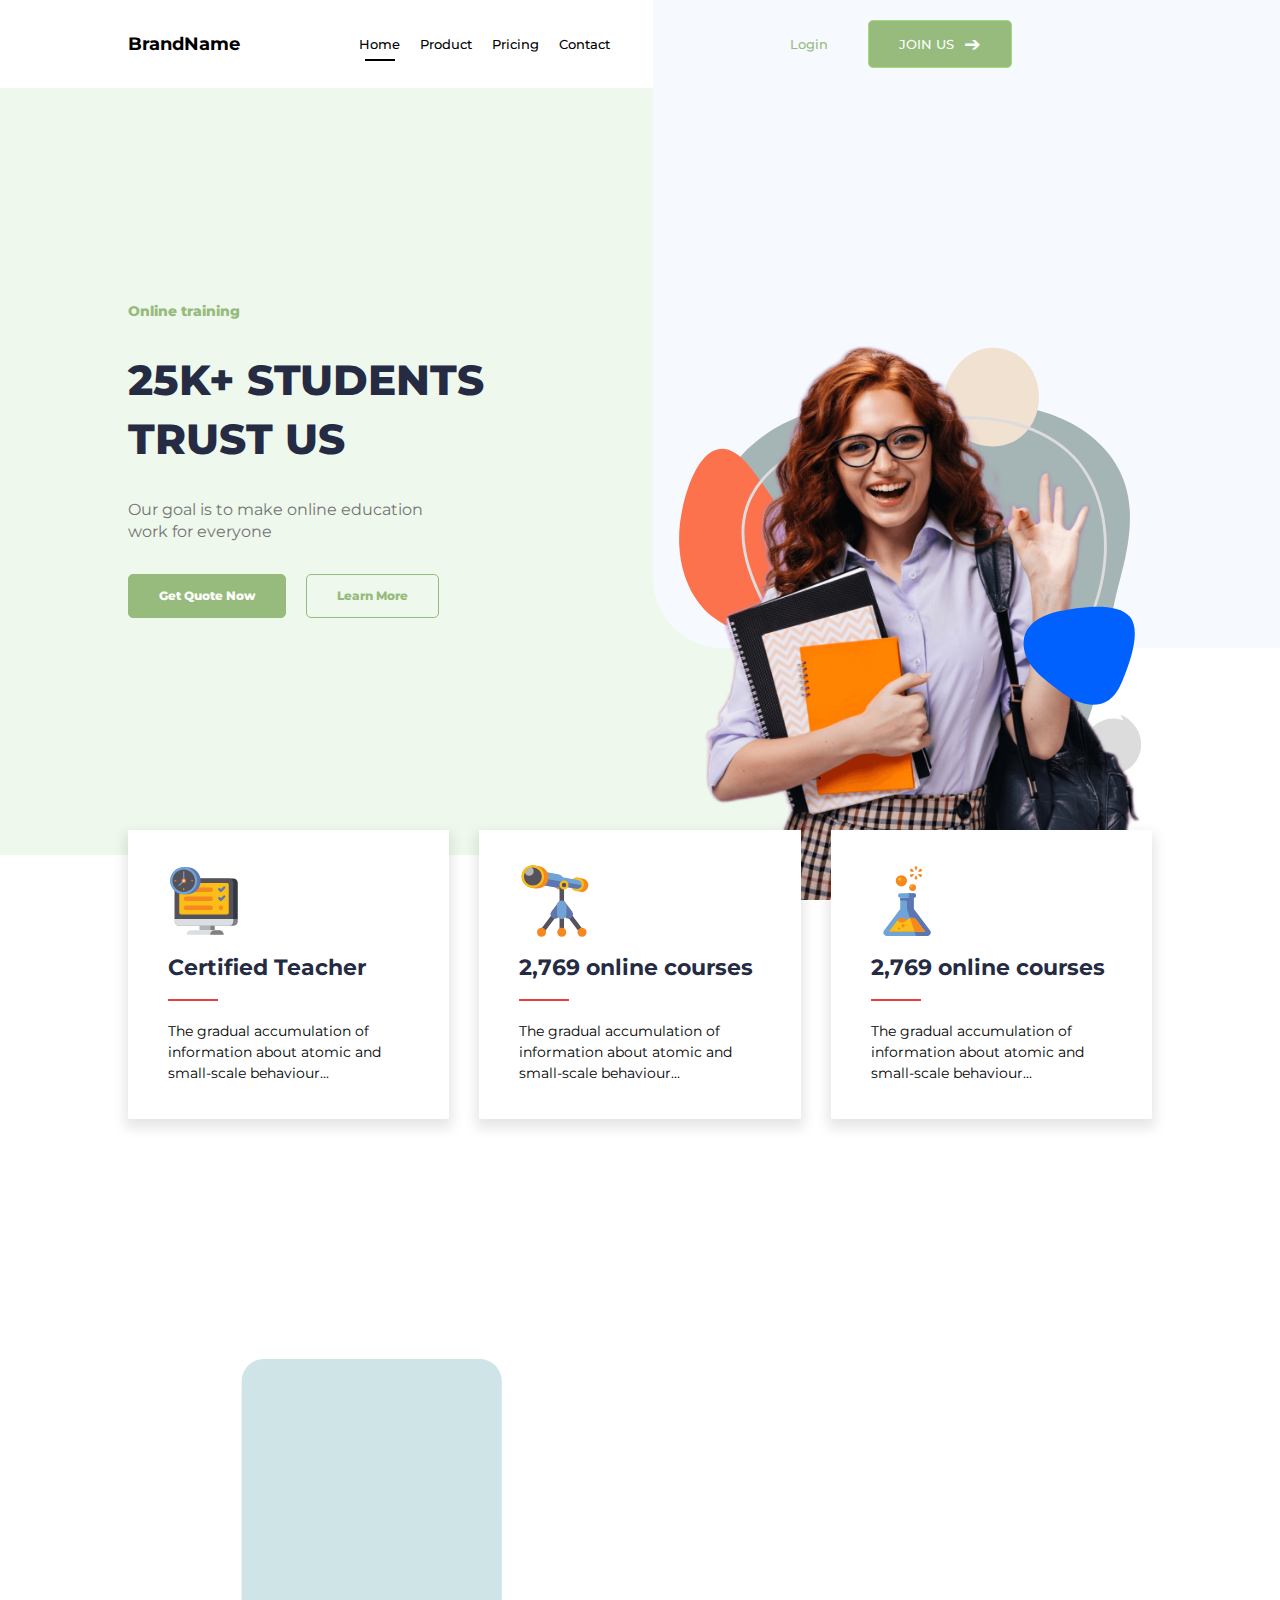
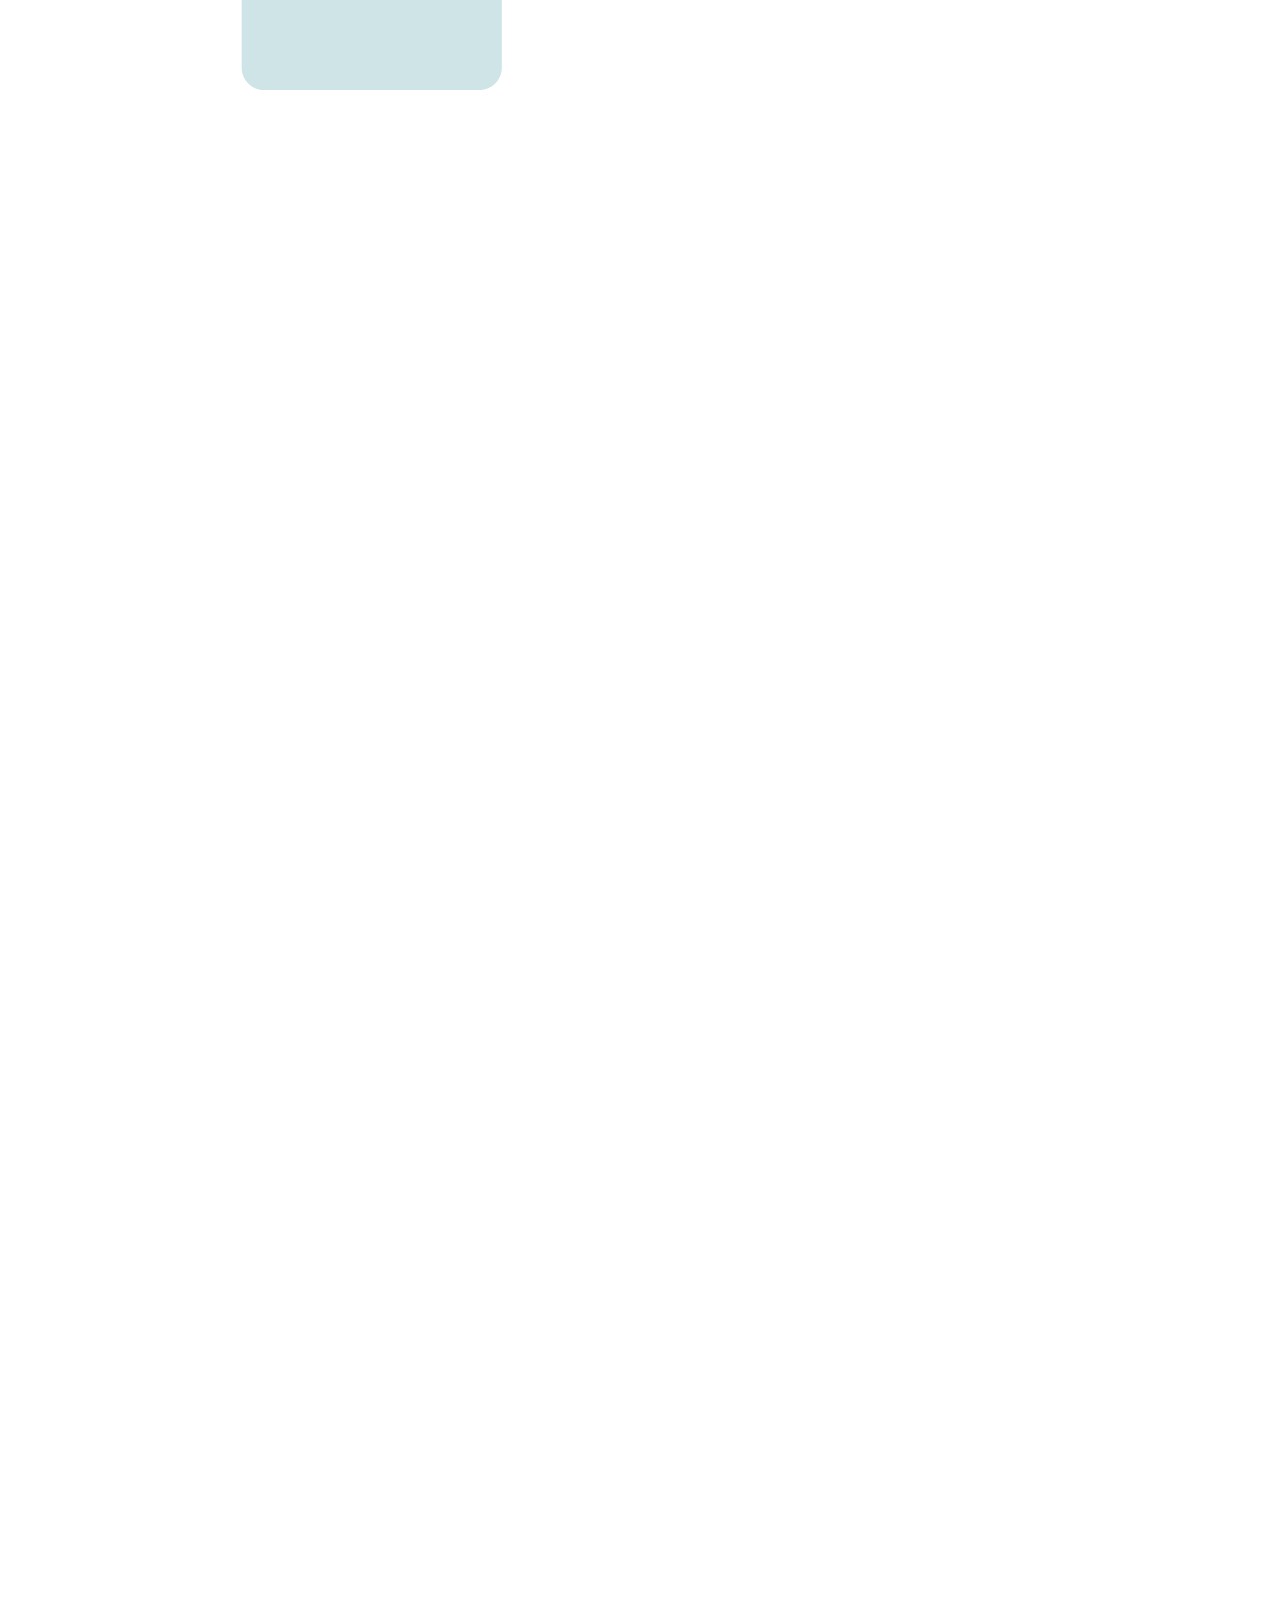
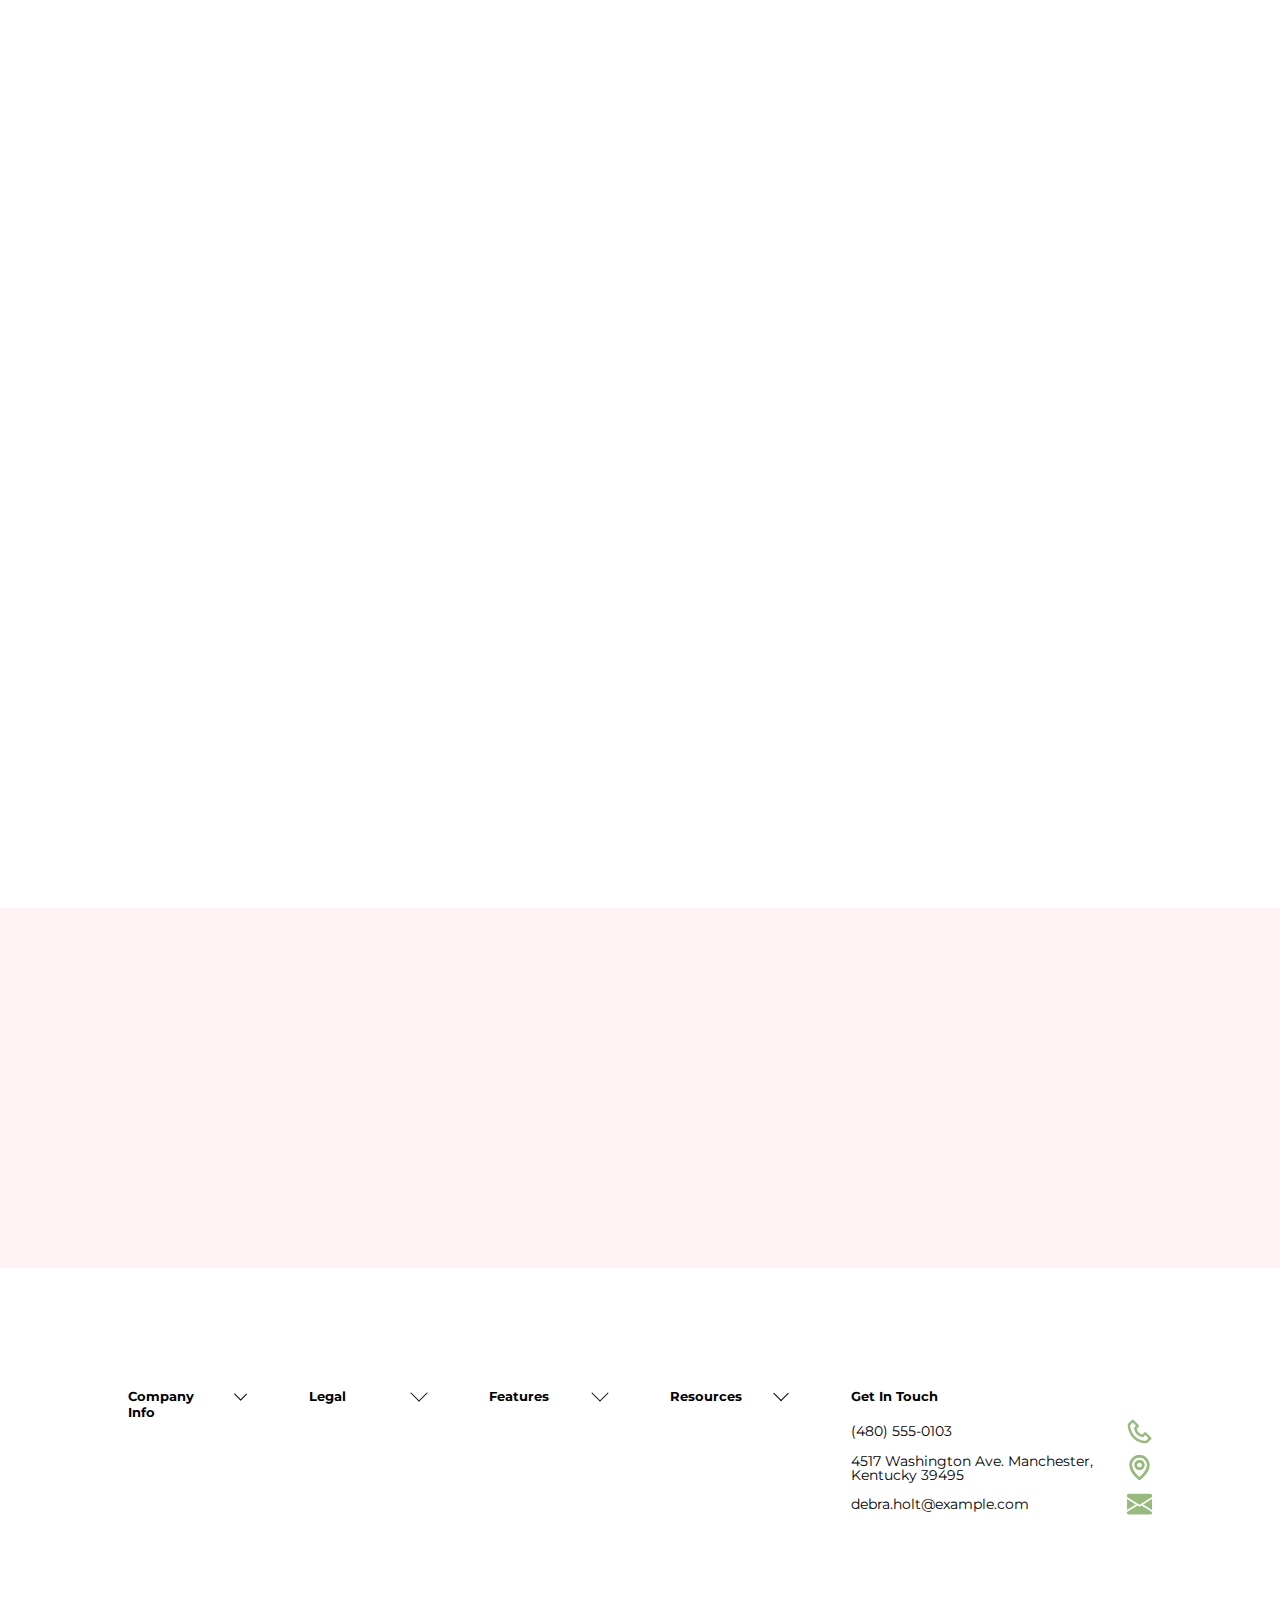
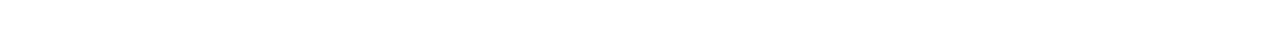
==== commit 7a715e06: "adding image loading processing function" ====
--- a/index.html
+++ b/index.html
@@ -7,9 +7,9 @@
 
   <link rel="preconnect" href="https://fonts.googleapis.com">
   <link rel="preconnect" href="https://fonts.gstatic.com" crossorigin>
-  <link href="https://fonts.googleapis.com/css2?family=Montserrat:wght@400;500;700&display=swap&_v=20230614143039" rel="stylesheet">
-
-  <link rel="stylesheet" href="css/style.min.css?_v=20230614143039">
+  <link href="https://fonts.googleapis.com/css2?family=Montserrat:wght@400;500;700&display=swap" rel="stylesheet">
+
+  <link rel="stylesheet" href="css/style.min.css">
   
   <title>Site layout 8</title>
 </head>
@@ -76,7 +76,7 @@
           <use xlink:href="img/icons/icons.svg#front--5"></use>
         </svg>
 
-        <img loading="lazy" src="img/front/1.webp" alt="" class="decor__image" data-spawn-anim>
+        <img src="img/front/1.png" alt="" class="decor__image" data-spawn-anim>
 
         <svg class="decor__item_6 decor__item" data-spawn-anim data-mprlx data-mprlx-cof="8">
           <use xlink:href="img/icons/icons.svg#front--6"></use>
@@ -163,10 +163,10 @@
             <use xlink:href="img/icons/icons.svg#approdable--1"></use>
           </svg>
 
-           <img loading="lazy" src="img/approdable/1.webp" alt="" class="image-1" data-spawn-anim>
-           <img loading="lazy" src="img/approdable/2.webp" alt="" class="image-2" data-spawn-anim data-mprlx data-mprlx-cof="8">
-           <img loading="lazy" src="img/approdable/3.webp" alt="" class="image-3" data-spawn-anim data-mprlx>
-           <img loading="lazy" src="img/approdable/4.webp" alt="" class="image-4" data-spawn-anim data-mprlx data-mprlx-cof="8">
+           <img src="img/approdable/1.png" alt="" class="image-1" data-spawn-anim>
+           <img src="img/approdable/2.png" alt="" class="image-2" data-spawn-anim data-mprlx data-mprlx-cof="8">
+           <img src="img/approdable/3.png" alt="" class="image-3" data-spawn-anim data-mprlx>
+           <img src="img/approdable/4.png" alt="" class="image-4" data-spawn-anim data-mprlx data-mprlx-cof="8">
         </div>
       </div>
 
@@ -302,7 +302,7 @@
       <article class="item">
         <div class="item__image-container">
           <div class="item__image">
-             <img loading="lazy" src="img/courses/1.webp" alt="">
+             <img src="img/courses/1.png" alt="">
           </div>
 
           <div class="item__sale">
@@ -386,7 +386,7 @@
       <article class="item">
         <div class="item__image-container">
           <div class="item__image">
-             <img loading="lazy" src="img/courses/2.webp" alt="">
+             <img src="img/courses/2.png" alt="">
           </div>
 
           <div class="item__sale">
@@ -470,7 +470,7 @@
       <article class="item">
         <div class="item__image-container">
           <div class="item__image">
-             <img loading="lazy" src="img/courses/3.webp" alt="">
+             <img src="img/courses/3.png" alt="">
           </div>
 
           <div class="item__sale">
@@ -554,7 +554,7 @@
       <article class="item">
         <div class="item__image-container">
           <div class="item__image">
-             <img loading="lazy" src="img/courses/4.webp" alt="">
+             <img src="img/courses/4.png" alt="">
           </div>
 
           <div class="item__sale">
@@ -656,7 +656,7 @@
     <div class="testimonials__items">
       <div class="item" data-spawn-anim>
         <div class="item__image-container">
-           <img loading="lazy" src="img/testimonials/1.webp" alt="">
+           <img src="img/testimonials/1.png" alt="">
         </div>
 
         <div class="item__text">
@@ -706,7 +706,7 @@
 
       <div class="item" data-spawn-anim>
         <div class="item__image-container">
-           <img loading="lazy" src="img/testimonials/2.webp" alt="">
+           <img src="img/testimonials/2.png" alt="">
         </div>
 
         <div class="item__text">
@@ -865,6 +865,6 @@
   </div>
 </footer>
 
-  <script src="js/app.min.js?_v=20230614143039"></script>
+  <script src="js/app.min.js"></script>
 </body>
 </html>--- a/css/style.min.css
+++ b/css/style.min.css
@@ -1 +1,1892 @@
-*{padding:0;margin:0;border:0}*,:after,:before{-webkit-box-sizing:border-box;box-sizing:border-box}:active,:focus{outline:0}a:active,a:focus{outline:0}aside,footer,header,nav{display:block}body,html{height:100%;width:100%;font-size:100%;line-height:1;font-size:14px;-ms-text-size-adjust:100%;-moz-text-size-adjust:100%;-webkit-text-size-adjust:100%}button,input,textarea{font-family:inherit}input::-ms-clear{display:none}button{cursor:pointer}button::-moz-focus-inner{padding:0;border:0}a,a:visited{text-decoration:none}a:hover{text-decoration:none}ul li{list-style:none}img{vertical-align:top}h1,h2,h3,h4,h5,h6{font-size:inherit;font-weight:400}.object__svg{display:none}body{font-family:Montserrat,sans-serif;overflow-x:hidden;scrollbar-width:thin;scrollbar-color:#bdbdbd #f6faff}body::-webkit-scrollbar{width:11px}body::-webkit-scrollbar-track{background:#f6faff}body::-webkit-scrollbar-thumb{background-color:#bdbdbd;border-radius:10px;border:3px solid #f6faff}body._lock{overflow-y:hidden}.container{width:80%;max-width:1046px;min-height:inherit;margin:0 auto;padding:120px 0}.container_column-center{display:-webkit-box;display:-ms-flexbox;display:flex;-webkit-box-orient:vertical;-webkit-box-direction:normal;-ms-flex-direction:column;flex-direction:column;-webkit-box-pack:center;-ms-flex-pack:center;justify-content:center}.container_double-block{display:-ms-grid;display:grid;-ms-grid-columns:1fr 1fr;grid-template-columns:1fr 1fr;gap:50px}.text-block{display:-webkit-box;display:-ms-flexbox;display:flex;-webkit-box-orient:vertical;-webkit-box-direction:normal;-ms-flex-direction:column;flex-direction:column;-webkit-box-pack:center;-ms-flex-pack:center;justify-content:center;gap:30px;line-height:1.4;height:100%}.text-block .decor-line{background-color:#e74040;width:70px;height:5px}.text-block .subtitle{color:#96bb7c;font-weight:800}.text-block .title h2{color:#252b42;font-size:35px;font-weight:800}.text-block .text{color:#737373}.text-block .buttons{display:-webkit-box;display:-ms-flexbox;display:flex;-webkit-box-pack:start;-ms-flex-pack:start;justify-content:flex-start;gap:20px;-ms-flex-wrap:wrap;flex-wrap:wrap}.text-block .buttons a{position:relative;display:inline-block;padding:0 20px 0 0;color:#96bb7c;font-weight:800;-webkit-transition:background-color 1s ease 0s,border 1s ease 0s,color 1s ease 0s;-o-transition:background-color 1s ease 0s,border 1s ease 0s,color 1s ease 0s;transition:background-color 1s ease 0s,border 1s ease 0s,color 1s ease 0s}.text-block .buttons a::after,.text-block .buttons a::before{content:"";position:absolute;right:-10px;background-color:#96bb7c;width:13px;height:2px;-webkit-transform-origin:left;-ms-transform-origin:left;transform-origin:left;-webkit-transition:background-color 1s ease 0s;-o-transition:background-color 1s ease 0s;transition:background-color 1s ease 0s}.text-block .buttons a::before{top:0;-webkit-transform:rotate(45deg);-ms-transform:rotate(45deg);transform:rotate(45deg)}.text-block .buttons a::after{bottom:0;-webkit-transform:rotate(-45deg);-ms-transform:rotate(-45deg);transform:rotate(-45deg)}.text-block .buttons a:hover{color:#a4d87f}.text-block .buttons a:hover::after,.text-block .buttons a:hover::before{background-color:#a4d87f}.text-block .buttons a:active{color:#82b360}.text-block .buttons a:active::after,.text-block .buttons a:active::before{background-color:#82b360}div[data-vp-container]{position:relative;display:-webkit-box;display:-ms-flexbox;display:flex;-webkit-box-pack:center;-ms-flex-pack:center;justify-content:center;min-width:245px}div[data-vp-container] .video__container video{width:100%;height:100%;border-radius:20px}div[data-vp-container] .video__control-container{position:absolute;bottom:0;left:0;display:-webkit-box;display:-ms-flexbox;display:flex;-webkit-box-pack:justify;-ms-flex-pack:justify;justify-content:space-between;-webkit-box-align:center;-ms-flex-align:center;align-items:center;width:100%;height:50px;background-color:rgba(0,0,0,.5);border-radius:0 0 20px 20px;opacity:1;padding:0 10px;-webkit-transition:opacity 1s ease 0s;-o-transition:opacity 1s ease 0s;transition:opacity 1s ease 0s}div[data-vp-container] .video__control-container:hover{opacity:1!important}div[data-vp-container] .translucion-background{position:absolute;bottom:0;left:0;width:100%;height:100%;border-radius:20px;opacity:1;background:-webkit-gradient(linear,left bottom,left top,from(rgba(56,56,56,.86)),to(rgba(0,0,0,0)));background:-o-linear-gradient(bottom,rgba(56,56,56,.86) 0,rgba(0,0,0,0) 100%);background:linear-gradient(0deg,rgba(56,56,56,.86) 0,rgba(0,0,0,0) 100%);-webkit-transition:height 1s ease 0s,opacity 1s ease 0s;-o-transition:height 1s ease 0s,opacity 1s ease 0s;transition:height 1s ease 0s,opacity 1s ease 0s}div[data-vp-container] .control__play{display:-webkit-box;display:-ms-flexbox;display:flex;-webkit-box-pack:start;-ms-flex-pack:start;justify-content:flex-start;-webkit-box-align:center;-ms-flex-align:center;align-items:center;height:inherit}div[data-vp-container] .playback__container{position:relative;width:35px;height:100%}div[data-vp-container] .playback__container .icon_pause{display:none}div[data-vp-container] .playback__container .icon_play{display:block}div[data-vp-container] .playback__container svg{position:absolute;top:50%;left:50%;-webkit-transform:translate(-50%,-50%);-ms-transform:translate(-50%,-50%);transform:translate(-50%,-50%);fill:#fff;width:20px;height:20px;-o-object-fit:contain;object-fit:contain}div[data-vp-container] .volume__container{position:relative;width:35px;height:100%}div[data-vp-container] .volume__container svg{position:absolute;top:50%;left:50%;-webkit-transform:translate(-50%,-50%);-ms-transform:translate(-50%,-50%);transform:translate(-50%,-50%);stroke:#fff;width:20px;height:20px;-o-object-fit:contain;object-fit:contain}div[data-vp-container] .volume__container .volume_down,div[data-vp-container] .volume__container .volume_mute,div[data-vp-container] .volume__container .volume_off,div[data-vp-container] .volume__container .volume_up{display:none}div[data-vp-container] .volume__container[data-vp-volume=up] .volume_up{display:block}div[data-vp-container] .volume__container[data-vp-volume=down] .volume_down{display:block}div[data-vp-container] .volume__container[data-vp-volume=mute] .volume_mute{display:block}div[data-vp-container] .volume__container[data-vp-volume=off] .volume_off{display:block}div[data-vp-container] .volume__container:hover .volume__lines-container{opacity:1}div[data-vp-container] .volume__lines-container{cursor:pointer;-webkit-user-select:none;-moz-user-select:none;-ms-user-select:none;user-select:none;display:-webkit-box;display:-ms-flexbox;display:flex;-webkit-box-pack:center;-ms-flex-pack:center;justify-content:center;-webkit-box-align:center;-ms-flex-align:center;align-items:center;position:relative;top:-50px;left:50%;-webkit-transform:translate(-50%,0);-ms-transform:translate(-50%,0);transform:translate(-50%,0);width:-webkit-fit-content;width:-moz-fit-content;width:fit-content;min-width:26px;height:60px;background-color:rgba(44,44,44,.5);padding:6px 8px;border-radius:20px;opacity:0;-webkit-transition:opacity 1s ease 0s;-o-transition:opacity 1s ease 0s;transition:opacity 1s ease 0s}div[data-vp-container] .volume__lines-wrapper{position:relative;width:5px;height:100%}div[data-vp-container] .volume__line{width:5px;border-radius:20px;position:absolute;bottom:0;left:50%;-webkit-transform:translate(-50%,0);-ms-transform:translate(-50%,0);transform:translate(-50%,0)}div[data-vp-container] .volume__line_full{height:100%;background-color:rgba(80,80,80,.8)}div[data-vp-container] .volume__line_currect{height:0;background-color:#fff}div[data-vp-container].play .translucion-background{height:0%;opacity:0}div[data-vp-container].play .playback__container .icon_pause{display:block}div[data-vp-container].play .playback__container .icon_play{display:none}div[data-vp-container].play.hidden-interface .video__control-container{opacity:0}div[data-vp-container] .control__lines{position:relative;-webkit-box-flex:1;-ms-flex:1 0 auto;flex:1 0 auto;height:50%;margin:0 3%;cursor:pointer}div[data-vp-container] .control__lines .line{pointer-events:none;border-radius:20px;position:absolute;top:50%;left:0;-webkit-transform:translate(0,-50%);-ms-transform:translate(0,-50%);transform:translate(0,-50%);height:5px}div[data-vp-container] .control__lines:hover .control__hint,div[data-vp-container] .control__lines:hover .line_hover{opacity:1}div[data-vp-container] .control__hint{pointer-events:none;-webkit-user-select:none;-moz-user-select:none;-ms-user-select:none;user-select:none;position:absolute;top:-25px;left:0;display:inline-block;background-color:rgba(44,44,44,.5);color:#fff;padding:6px 8px;border-radius:20px;font-size:12px;opacity:0;-webkit-transition:opacity 1s ease 0s;-o-transition:opacity 1s ease 0s;transition:opacity 1s ease 0s}div[data-vp-container] .line_full{width:100%;background-color:rgba(80,80,80,.8)}div[data-vp-container] .line_hover{width:0%;opacity:0;background-color:rgba(255,255,255,.2);-webkit-transition:opacity .5s ease 0s;-o-transition:opacity .5s ease 0s;transition:opacity .5s ease 0s}div[data-vp-container] .line_current{width:0%;background-color:#fff;-webkit-transition:width .2s ease 0s;-o-transition:width .2s ease 0s;transition:width .2s ease 0s;z-index:5}div[data-vp-container] .control__duration{color:#fff;min-width:100px;text-align:center}div[data-vp-container] .control__full{position:relative;width:35px;height:100%}div[data-vp-container] .control__full svg{position:absolute;top:50%;left:50%;-webkit-transform:translate(-50%,-50%);-ms-transform:translate(-50%,-50%);transform:translate(-50%,-50%);stroke:#fff;fill:#fff;width:20px;height:20px;-o-object-fit:contain;object-fit:contain}div[data-vp-container] .control__full .full__enter{display:block}div[data-vp-container] .control__full .full__exit{display:none}div[data-vp-container].fullscreen .control__full .full__enter{display:none}div[data-vp-container].fullscreen .control__full .full__exit{display:block}div[data-vp-container] svg{cursor:pointer}.preloader__screen{position:fixed;top:0;left:0;width:100%;height:100%;background-color:#f6faff;z-index:11;display:-webkit-box;display:-ms-flexbox;display:flex;-webkit-box-pack:center;-ms-flex-pack:center;justify-content:center;-webkit-box-align:center;-ms-flex-align:center;align-items:center;opacity:1;visibility:visible;-webkit-transition:opacity 1s ease 0s,visibility 1s ease 0s;-o-transition:opacity 1s ease 0s,visibility 1s ease 0s;transition:opacity 1s ease 0s,visibility 1s ease 0s}.preloader__screen._hide{opacity:0;visibility:hidden}.preloader__container{position:relative;width:120px;height:120px}.preloader{width:100%;height:100%;border:7px transparent solid;border-top-color:#96bb7c;border-radius:50%;-webkit-animation:spin 1s infinite ease;animation:spin 1s infinite ease}.preloader__percent{position:absolute;top:50%;left:50%;-webkit-transform:translate(-50%,-50%);-ms-transform:translate(-50%,-50%);transform:translate(-50%,-50%)}.preloader__percent .percent{font-size:24px;font-weight:700;color:#252b42}@-webkit-keyframes spin{0%{-webkit-transform:rotate(0);transform:rotate(0)}100%{-webkit-transform:rotate(360deg);transform:rotate(360deg)}}@keyframes spin{0%{-webkit-transform:rotate(0);transform:rotate(0)}100%{-webkit-transform:rotate(360deg);transform:rotate(360deg)}}.header{position:fixed;top:0;left:0;z-index:10;background-color:#fff;width:100%;-webkit-transition:height 1s ease .3s,background .5s ease 0s,-webkit-transform 1s ease 0s;transition:height 1s ease .3s,background .5s ease 0s,-webkit-transform 1s ease 0s;-o-transition:height 1s ease .3s,transform 1s ease 0s,background .5s ease 0s;transition:height 1s ease .3s,transform 1s ease 0s,background .5s ease 0s;transition:height 1s ease .3s,transform 1s ease 0s,background .5s ease 0s,-webkit-transform 1s ease 0s}.header::after{content:"";position:absolute;top:0;right:0;z-index:-1;background-color:#f6faff;width:49%;height:100%;-webkit-transition:width 1s ease 0s;-o-transition:width 1s ease 0s;transition:width 1s ease 0s}.header[data-burger-parent-active],.header__bg_grey{background-color:#f6faff}.header[data-burger-parent-active]::after,.header__bg_grey::after{width:100%!important}.header__hidden{-webkit-transform:translate(0,-100%);-ms-transform:translate(0,-100%);transform:translate(0,-100%)}.header__container{padding:20px 0;display:-ms-grid;display:grid;-ms-grid-columns:auto 40px auto 40px 49%;grid-template-columns:auto auto 49%;grid-template-areas:"logo nav buttons";gap:40px;-webkit-box-align:center;-ms-flex-align:center;align-items:center}.header__logo{-ms-grid-row:1;-ms-grid-column:1;font-size:18px;font-weight:700;grid-area:logo}.header__logo a{color:#000}.header__nav{-ms-grid-row:1;-ms-grid-column:3;grid-area:nav;-webkit-transition:left 1s ease .1s,visibility 1s ease 0s;-o-transition:left 1s ease .1s,visibility 1s ease 0s;transition:left 1s ease .1s,visibility 1s ease 0s}.header__nav ul{display:-webkit-box;display:-ms-flexbox;display:flex;-webkit-box-pack:end;-ms-flex-pack:end;justify-content:flex-end;-webkit-box-align:center;-ms-flex-align:center;align-items:center;gap:20px;-ms-flex-wrap:wrap;flex-wrap:wrap}.header__nav li{font-size:13px;font-weight:500;position:relative}.header__nav a{color:#000;position:relative;display:inline-block}.header__nav a::before{content:"";position:absolute;bottom:-10px;left:50%;background-color:#000;width:0;height:2px;-webkit-transform:translate(-50%,0);-ms-transform:translate(-50%,0);transform:translate(-50%,0);-webkit-transition:width .5s ease 0s;-o-transition:width .5s ease 0s;transition:width .5s ease 0s}.header__nav a:hover::before{width:20px}.header__nav a.active::before{width:30px}.header__buttons{-ms-grid-row:1;-ms-grid-column:5;grid-area:buttons;display:-webkit-box;display:-ms-flexbox;display:flex;-webkit-box-pack:center;-ms-flex-pack:center;justify-content:center;-webkit-box-align:center;-ms-flex-align:center;align-items:center;gap:40px;-ms-flex-wrap:wrap;flex-wrap:wrap;-webkit-transition:left 1s ease 0s,visibility 1s ease 0s;-o-transition:left 1s ease 0s,visibility 1s ease 0s;transition:left 1s ease 0s,visibility 1s ease 0s}.header__buttons a{color:#96bb7c;font-weight:500;font-size:13px;-webkit-transition:background-color 1s ease 0s,border 1s ease 0s,color 1s ease 0s;-o-transition:background-color 1s ease 0s,border 1s ease 0s,color 1s ease 0s;transition:background-color 1s ease 0s,border 1s ease 0s,color 1s ease 0s}.header__buttons a:not(.join):hover{color:#a4d87f}.header__buttons a:not(.join):active{color:#82b360}.header__buttons .join{display:-webkit-box;display:-ms-flexbox;display:flex;-webkit-box-pack:center;-ms-flex-pack:center;justify-content:center;-webkit-box-align:center;-ms-flex-align:center;align-items:center;gap:10px;background-color:#96bb7c;border:1px solid #a4d87f;border-radius:5px;padding:13px 30px;text-transform:uppercase;color:#fff}.header__buttons .join:hover{background-color:#a4d87f;border:1px solid #a4d87f}.header__buttons .join:active{background-color:#82b360;border:1px solid #82b360}.header__buttons .join span{font-size:20px}.header__burger{display:none;position:relative;cursor:pointer;grid-area:burger;width:22px;height:16px}.header__burger span,.header__burger::after,.header__burger::before{width:inherit;height:2px;position:absolute;right:0;background-color:#000}.header__burger::after,.header__burger::before{content:"";-webkit-transition:width .5s ease .5s,-webkit-transform .5s ease 0s;transition:width .5s ease .5s,-webkit-transform .5s ease 0s;-o-transition:width .5s ease .5s,transform .5s ease 0s;transition:width .5s ease .5s,transform .5s ease 0s;transition:width .5s ease .5s,transform .5s ease 0s,-webkit-transform .5s ease 0s;-webkit-transform-origin:right;-ms-transform-origin:right;transform-origin:right}.header__burger::before{top:0}.header__burger::after{bottom:0}.header__burger span{top:50%;-webkit-transform:translate(0,-50%);-ms-transform:translate(0,-50%);transform:translate(0,-50%);-webkit-transition:opacity .5s ease 0s,width .5s ease .5s;-o-transition:opacity .5s ease 0s,width .5s ease .5s;transition:opacity .5s ease 0s,width .5s ease .5s}.header__burger.active span,.header__burger.active::after,.header__burger.active::before{width:20px}.header__burger.active::after,.header__burger.active::before{-webkit-transition:width .5s ease 0s,-webkit-transform .5s ease .5s;transition:width .5s ease 0s,-webkit-transform .5s ease .5s;-o-transition:width .5s ease 0s,transform .5s ease .5s;transition:width .5s ease 0s,transform .5s ease .5s;transition:width .5s ease 0s,transform .5s ease .5s,-webkit-transform .5s ease .5s}.header__burger.active::before{-webkit-transform:rotate(-45deg);-ms-transform:rotate(-45deg);transform:rotate(-45deg)}.header__burger.active::after{-webkit-transform:rotate(45deg);-ms-transform:rotate(45deg);transform:rotate(45deg)}.header__burger.active span{opacity:0;-webkit-transition:opacity .5s ease .5s,width .5s ease 0s;-o-transition:opacity .5s ease .5s,width .5s ease 0s;transition:opacity .5s ease .5s,width .5s ease 0s}.header[data-burger-parent-active]{height:100%;-webkit-transition:height 1s ease 0s,background .5s ease 0s;-o-transition:height 1s ease 0s,background .5s ease 0s;transition:height 1s ease 0s,background .5s ease 0s}.header[data-burger-parent-active]::after{width:100%!important}.header[data-burger-parent-active] .header__buttons,.header[data-burger-parent-active] .header__nav{left:0;visibility:visible}.header[data-burger-parent-active] .header__nav{-webkit-transition:left 1s ease 0s,visibility 1s ease 0s;-o-transition:left 1s ease 0s,visibility 1s ease 0s;transition:left 1s ease 0s,visibility 1s ease 0s}.header[data-burger-parent-active] .header__buttons{-webkit-transition:left 1s ease .2s,visibility 1s ease 0s;-o-transition:left 1s ease .2s,visibility 1s ease 0s;transition:left 1s ease .2s,visibility 1s ease 0s}.front{min-height:100vh;position:relative}.front .container{padding:100px 0 80px}.front__text-block{max-width:470px;position:relative;z-index:3}.front__subtitle{font-size:14px}.front__title h1{color:#252b42;font-size:42px;font-weight:800;text-transform:uppercase}.front__text{width:65%;font-size:16px}.front__buttons a{border:1px solid #96bb7c;border-radius:5px;padding:13px 30px!important;font-size:12px}.front__buttons a::after,.front__buttons a::before{display:none}.front__buttons a:first-child{background-color:#96bb7c;color:#fff}.front__buttons a:first-child:hover{background-color:#a4d87f;border:1px solid #a4d87f}.front__buttons a:first-child:active{background-color:#82b360;border:1px solid #82b360}.front__buttons a:hover{background-color:#a4d87f;border:1px solid #a4d87f;color:#fff!important}.front__buttons a:active{background-color:#82b360;border:1px solid #82b360}.front__decor{width:100%;height:100%;position:absolute;top:0;left:0}.front__decor .decor__bg_1,.front__decor .decor__bg_2{position:absolute;top:0;-webkit-transition:width 1s ease 0s;-o-transition:width 1s ease 0s;transition:width 1s ease 0s}.front__decor .decor__bg_1{background-color:#eff8ed;border-radius:0 70px 70px 0;left:0;width:81%;height:95%;z-index:0}.front__decor .decor__bg_2{background-color:#f6faff;border-radius:0 0 0 70px;right:0;width:49%;height:72%;z-index:1}.front__decor .container{position:relative;height:100%}.front__decor .decor__image-container{position:absolute;bottom:0;right:-5%;z-index:1;width:55%;height:85%;min-width:532px;max-width:575px;max-height:588px}.front__decor .decor__image-container .decor__image{position:absolute;bottom:0;left:0;width:100%;max-height:100%;-o-object-fit:contain;object-fit:contain}.front__decor .decor__image-container .decor__item{position:absolute}.front__decor .decor__image-container .decor__item_1{top:15%;left:0;width:100%;height:75%;-o-object-fit:contain;object-fit:contain}.front__decor .decor__image-container .decor__item_2{top:23%;left:7%;width:26%;height:33%}.front__decor .decor__image-container .decor__item_3{top:6%;left:54%;width:17%;height:17%}.front__decor .decor__image-container .decor__item_4{top:16%;left:18%;width:65%;height:70%;-o-object-fit:contain;object-fit:contain}.front__decor .decor__image-container .decor__item_5{top:68%;left:79%;width:10%;height:11%}.front__decor .decor__image-container .decor__item_6{top:50%;left:68%;width:20%;height:17%}.advantages{position:relative;z-index:1;margin:-190px 0 0}.advantages .container{padding:120px 0!important}.advantages__cards{display:-ms-grid;display:grid;grid-template-columns:repeat(auto-fit,minmax(280px,1fr));-ms-grid-rows:1fr;grid-template-rows:1fr;gap:30px}.advantages__cards .card{padding:35px 40px;background-color:#fff;display:-webkit-box;display:-ms-flexbox;display:flex;-webkit-box-orient:vertical;-webkit-box-direction:normal;-ms-flex-direction:column;flex-direction:column;-webkit-box-pack:start;-ms-flex-pack:start;justify-content:flex-start;gap:20px;-webkit-box-shadow:0 6px 12px 3px rgba(0,0,0,.1);box-shadow:0 6px 12px 3px rgba(0,0,0,.1)}.advantages__cards .card__icon{width:72px;height:72px}.advantages__cards .card__icon svg{width:inherit;height:inherit;max-width:inherit;max-height:inherit}.advantages__cards .card__title{color:#252b42;font-weight:700;font-size:22px}.advantages__cards .card__line{background-color:#e74040;width:50px;height:2px}.advantages__cards .card__text{font-size:14px;line-height:1.5}.approdable__image-container{width:100%;height:100%;position:relative}.approdable__image-container svg{position:absolute;bottom:0;left:0;width:100%;height:100%}.approdable__image-container img{position:absolute;-o-object-fit:contain;object-fit:contain}.approdable__image-container .image-1{bottom:0;left:0;width:100%;height:100%}.approdable__image-container .image-2{top:100px;left:40px;width:116px;height:58px}.approdable__image-container .image-3{top:120px;right:30px;width:132px;height:130px}.approdable__image-container .image-4{bottom:-5px;left:62px;width:156px;height:106px}.approdable__text-block{padding:30px 0}.video-section__right-block{display:-webkit-box;display:-ms-flexbox;display:flex;-webkit-box-orient:vertical;-webkit-box-direction:normal;-ms-flex-direction:column;flex-direction:column;-webkit-box-pack:center;-ms-flex-pack:center;justify-content:center;-webkit-box-align:center;-ms-flex-align:center;align-items:center}.courses .container_column-center,.testimonials .container_column-center{gap:100px}.courses__text-block,.testimonials__text-block{max-width:470px;gap:15px}.courses__items{display:-ms-grid;display:grid;grid-template-columns:repeat(auto-fit,minmax(240px,1fr));-ms-grid-rows:1fr;grid-template-rows:1fr;grid-auto-rows:1fr;gap:20px}.courses__items .item{display:-webkit-box;display:-ms-flexbox;display:flex;-webkit-box-orient:vertical;-webkit-box-direction:normal;-ms-flex-direction:column;flex-direction:column;-webkit-box-pack:start;-ms-flex-pack:start;justify-content:flex-start}.courses__items .item__image-container{position:relative;-webkit-box-flex:0;-ms-flex:0 0 300px;flex:0 0 300px;width:100%}.courses__items .item__image{width:100%;height:100%}.courses__items .item__image img{position:absolute;top:0;left:0;width:100%;height:100%;-o-object-fit:cover;object-fit:cover}.courses__items .item__sale{position:absolute;top:20px;left:20px;background-color:#e74040;color:#fff;padding:5px 8px;text-transform:capitalize;font-size:14px;font-weight:500;border-radius:5px}.courses__items .item__actions{position:absolute;bottom:20px;left:50%;-webkit-transform:translate(-50%,0);-ms-transform:translate(-50%,0);transform:translate(-50%,0);display:-webkit-box;display:-ms-flexbox;display:flex;-webkit-box-pack:center;-ms-flex-pack:center;justify-content:center;-webkit-box-align:center;-ms-flex-align:center;align-items:center;gap:10px}.courses__items .item__actions button{position:relative;background-color:#fff;border-radius:50%;width:40px;height:40px;-webkit-transition:background-color 1s ease 0s;-o-transition:background-color 1s ease 0s;transition:background-color 1s ease 0s}.courses__items .item__actions button svg{position:absolute;top:50%;left:50%;-webkit-transform:translate(-50%,-50%);-ms-transform:translate(-50%,-50%);transform:translate(-50%,-50%);width:50%;height:50%;-o-object-fit:contain;object-fit:contain}.courses__items .item__actions button:hover{background-color:#a4d87f}.courses__items .item__actions button::before{content:"";background-color:#96e45f;position:absolute;top:50%;left:50%;-webkit-transform:translate(-50%,-50%);-ms-transform:translate(-50%,-50%);transform:translate(-50%,-50%);border-radius:50%;width:0;height:0;-webkit-transition:width .5s ease 0s,height .5s ease 0s;-o-transition:width .5s ease 0s,height .5s ease 0s;transition:width .5s ease 0s,height .5s ease 0s}.courses__items .item__actions button.active::before{width:100%;height:100%}.courses__items .item__text-container{padding:20px;gap:10px}.courses__items .item__subtitle{display:-webkit-box;display:-ms-flexbox;display:flex;-webkit-box-pack:justify;-ms-flex-pack:justify;justify-content:space-between;-webkit-box-align:center;-ms-flex-align:center;align-items:center;gap:10px}.courses__items .item__subtitle .subtitle__star-container{display:-webkit-box;display:-ms-flexbox;display:flex;-webkit-box-pack:center;-ms-flex-pack:center;justify-content:center;-webkit-box-align:center;-ms-flex-align:center;align-items:center;gap:5px;background-color:#000;padding:7px 8px;border-radius:20px 20px}.courses__items .item__subtitle .star__icon{position:relative;width:15px;height:15px}.courses__items .item__subtitle .star__icon svg{position:absolute;top:50%;left:50%;-webkit-transform:translate(-50%,-50%);-ms-transform:translate(-50%,-50%);transform:translate(-50%,-50%);width:100%;height:100%;-o-object-fit:contain;object-fit:contain}.courses__items .item__subtitle .star__text{color:#fff;line-height:1}.courses__items .item__title h2{font-size:15px}.courses__items .item__title h2 a{color:#000}.courses__items .item__text{font-size:13px}.courses__items .item__sales-container{display:-webkit-box;display:-ms-flexbox;display:flex;-webkit-box-pack:start;-ms-flex-pack:start;justify-content:flex-start;-webkit-box-align:center;-ms-flex-align:center;align-items:center;gap:10px}.courses__items .item__sales-container .sales__icon{position:relative;width:20px;height:20px}.courses__items .item__sales-container .sales__icon svg{position:absolute;top:50%;left:50%;-webkit-transform:translate(-50%,-50%);-ms-transform:translate(-50%,-50%);transform:translate(-50%,-50%);width:100%;height:100%;-o-object-fit:contain;object-fit:contain}.courses__items .item__sales-container .sales__text{font-weight:700;font-size:12px;color:#737373}.courses__items .item__prices{display:-webkit-box;display:-ms-flexbox;display:flex;-webkit-box-pack:start;-ms-flex-pack:start;justify-content:flex-start;-webkit-box-align:center;-ms-flex-align:center;align-items:center;gap:10px;font-weight:700}.courses__items .item__prices .prices__text_old{color:#bdbdbd}.courses__items .item__prices .prices__text_new{color:#ffab71}.courses__items .item__button-container .button{border-radius:20px;border:1px solid #96bb7c;padding:10px 25px;-webkit-transition:background-color 1s ease 0s;-o-transition:background-color 1s ease 0s;transition:background-color 1s ease 0s}.courses__items .item__button-container .button:hover{background-color:#a4d87f;border:1px solid #a4d87f}.courses__items .item__button-container .button:hover a{color:#fff!important}.courses__items .item__button-container .button:hover a::after,.courses__items .item__button-container .button:hover a::before{background-color:#fff}.courses__items .item__button-container .button:active{background-color:#82b360;border:1px solid #82b360}.testimonials__items{display:-ms-grid;display:grid;grid-template-columns:repeat(auto-fit,minmax(240px,1fr));-ms-grid-rows:1fr;grid-template-rows:1fr;grid-auto-rows:1fr;justify-items:center;gap:70px}.testimonials__items .item{display:-webkit-box;display:-ms-flexbox;display:flex;-webkit-box-orient:vertical;-webkit-box-direction:normal;-ms-flex-direction:column;flex-direction:column;-webkit-box-pack:start;-ms-flex-pack:start;justify-content:flex-start;-webkit-box-align:center;-ms-flex-align:center;align-items:center;gap:20px;max-width:320px}.testimonials__items .item__image-container{position:relative;-webkit-box-flex:0;-ms-flex:0 0 120px;flex:0 0 120px;border-radius:50%;width:120px;margin:0 0 20px 0}.testimonials__items .item__image-container img{position:absolute;top:0;left:0;width:100%;height:100%;border-radius:50%;-o-object-fit:contain;object-fit:contain}.testimonials__items .item__text{color:#737373;text-align:center;line-height:1.5}.testimonials__items .item__stars{height:20px;display:-webkit-box;display:-ms-flexbox;display:flex;-webkit-box-pack:center;-ms-flex-pack:center;justify-content:center;-webkit-box-align:center;-ms-flex-align:center;align-items:center;gap:10px}.testimonials__items .item__stars .star-container{position:relative;height:inherit;width:20px}.testimonials__items .item__stars svg{position:absolute;top:0;left:0;width:100%;height:100%;-o-object-fit:contain;object-fit:contain}.testimonials__items .item__name{font-size:15px;font-weight:700}.testimonials__items .item__profession{font-weight:500}.newsletter{background-color:#fff2f3}.newsletter .container_column-center{gap:30px}.newsletter__text-block .newsletter__subtitle{font-size:28px;text-align:center}.newsletter__form{display:-webkit-box;display:-ms-flexbox;display:flex;-webkit-box-pack:start;-ms-flex-pack:start;justify-content:flex-start;-webkit-box-align:center;-ms-flex-align:center;align-items:center;max-width:690px;margin:0 auto}.newsletter__form button,.newsletter__form input{border-radius:5px;padding:15px 30px;font-size:14px}.newsletter__form input{-webkit-box-flex:1;-ms-flex:1 1 auto;flex:1 1 auto;background-color:#f9f9f9;font-weight:700;border:1px solid #bdbdbd}.newsletter__form input::-webkit-input-placeholder{color:#737373}.newsletter__form input::-moz-placeholder{color:#737373}.newsletter__form input:-ms-input-placeholder{color:#737373}.newsletter__form input::-ms-input-placeholder{color:#737373}.newsletter__form input::placeholder{color:#737373}.newsletter__form button{background-color:#96bb7c;color:#fff;border:1px solid #96bb7c;-webkit-transition:background-color 1s ease 0s,border 1s ease 0s;-o-transition:background-color 1s ease 0s,border 1s ease 0s;transition:background-color 1s ease 0s,border 1s ease 0s}.newsletter__form button:hover{background-color:#a4d87f;border:1px solid #a4d87f}.newsletter__form button:active{background-color:#82b360;border:1px solid #82b360}.footer__lists{display:-ms-grid;display:grid;grid-template-columns:repeat(auto-fit,minmax(120px,1fr));-ms-grid-rows:auto;grid-template-rows:auto;grid-auto-rows:auto;gap:30px;-webkit-column-gap:60px;-moz-column-gap:60px;column-gap:60px}.footer__lists [hidden]{display:none!important}.footer__lists .list{display:-webkit-box;display:-ms-flexbox;display:flex;-webkit-box-orient:vertical;-webkit-box-direction:normal;-ms-flex-direction:column;flex-direction:column;-webkit-box-pack:start;-ms-flex-pack:start;justify-content:flex-start}.footer__lists .list__title{background-color:#fff;font-weight:700;text-align:start;display:-webkit-box;display:-ms-flexbox;display:flex;-webkit-box-pack:justify;-ms-flex-pack:justify;justify-content:space-between;-webkit-box-align:start;-ms-flex-align:start;align-items:flex-start;gap:30px}.footer__lists .arrows{display:none;position:relative;top:-1px;width:20px;height:20px}.footer__lists .arrows::after,.footer__lists .arrows::before{content:"";position:absolute;top:50%;width:60%;height:1px;background-color:#000;-webkit-transition:-webkit-transform .5s ease 0s;transition:-webkit-transform .5s ease 0s;-o-transition:transform .5s ease 0s;transition:transform .5s ease 0s;transition:transform .5s ease 0s,-webkit-transform .5s ease 0s}.footer__lists .arrows::before{left:0;-webkit-transform:translate(0,-50%) rotate(45deg);-ms-transform:translate(0,-50%) rotate(45deg);transform:translate(0,-50%) rotate(45deg)}.footer__lists .arrows::after{right:0;-webkit-transform:translate(0,-50%) rotate(-45deg);-ms-transform:translate(0,-50%) rotate(-45deg);transform:translate(0,-50%) rotate(-45deg)}.footer__lists .list__content{display:-webkit-box;display:-ms-flexbox;display:flex;-webkit-box-orient:vertical;-webkit-box-direction:normal;-ms-flex-direction:column;flex-direction:column;-webkit-box-pack:start;-ms-flex-pack:start;justify-content:flex-start;-webkit-box-align:start;-ms-flex-align:start;align-items:flex-start;gap:10px;margin:15px 0 0}.footer__lists .list__content a{color:#000}.footer__lists._spoller-init .arrows{display:block}.footer__lists .list__title._spoller-active .arrows::before{left:0;-webkit-transform:translate(0,-50%) rotate(-45deg);-ms-transform:translate(0,-50%) rotate(-45deg);transform:translate(0,-50%) rotate(-45deg)}.footer__lists .list__title._spoller-active .arrows::after{right:0;-webkit-transform:translate(0,-50%) rotate(45deg);-ms-transform:translate(0,-50%) rotate(45deg);transform:translate(0,-50%) rotate(45deg)}.footer__contact{-ms-grid-column-span:2;grid-column:span 2}.footer__contact button{-ms-flex-item-align:end;align-self:flex-end}.footer__contact .list__content li{width:100%}.footer__contact .list__content a{display:-webkit-box;display:-ms-flexbox;display:flex;-webkit-box-pack:justify;-ms-flex-pack:justify;justify-content:space-between;-webkit-box-align:center;-ms-flex-align:center;align-items:center;gap:10px;text-align:right}.footer__contact .list__content .content__icon{position:relative;height:25px;-webkit-box-flex:0;-ms-flex:0 0 25px;flex:0 0 25px}.footer__contact .list__content .content__icon svg{position:absolute;top:0;left:0;height:100%;width:100%;-o-object-fit:contain;object-fit:contain}.front__text-block [data-spawn-anim]{opacity:0;-webkit-transform:translate(0,100%);-ms-transform:translate(0,100%);transform:translate(0,100%);-webkit-transition:opacity .5s ease .5s,-webkit-transform .5s ease .5s;transition:opacity .5s ease .5s,-webkit-transform .5s ease .5s;-o-transition:transform .5s ease .5s,opacity .5s ease .5s;transition:transform .5s ease .5s,opacity .5s ease .5s;transition:transform .5s ease .5s,opacity .5s ease .5s,-webkit-transform .5s ease .5s}.front__text-block [data-spawn-anim]._anim_active{opacity:1;-webkit-transform:translate(0,0);-ms-transform:translate(0,0);transform:translate(0,0)}.front__text-block .front__title[data-spawn-anim]{opacity:0;-webkit-transform:translate(0,50%);-ms-transform:translate(0,50%);transform:translate(0,50%);-webkit-transition:opacity .5s ease 0s,-webkit-transform .5s ease 0s;transition:opacity .5s ease 0s,-webkit-transform .5s ease 0s;-o-transition:transform .5s ease 0s,opacity .5s ease 0s;transition:transform .5s ease 0s,opacity .5s ease 0s;transition:transform .5s ease 0s,opacity .5s ease 0s,-webkit-transform .5s ease 0s}.front__text-block .front__title[data-spawn-anim]._anim_active{opacity:1;-webkit-transform:translate(0,0);-ms-transform:translate(0,0);transform:translate(0,0)}.front__decor .decor__image-container .decor__item[data-spawn-anim]{position:absolute!important}.front__decor .decor__image-container .decor__item_1[data-spawn-anim]{opacity:0;position:relative;top:25%;left:0;-webkit-transition:top .5s ease .5s,left .5s ease .5s,opacity .5s ease .5s;-o-transition:top .5s ease .5s,left .5s ease .5s,opacity .5s ease .5s;transition:top .5s ease .5s,left .5s ease .5s,opacity .5s ease .5s}.front__decor .decor__image-container .decor__item_1[data-spawn-anim]._anim_active{opacity:1}.front__decor .decor__image-container .decor__item_1[data-spawn-anim]._anim_active{top:15%;left:0}.front__decor .decor__image-container .decor__item_2[data-spawn-anim]{opacity:0;position:relative;top:28%;left:4%;-webkit-transition:top .5s ease .5s,left .5s ease .5s,opacity .5s ease .5s;-o-transition:top .5s ease .5s,left .5s ease .5s,opacity .5s ease .5s;transition:top .5s ease .5s,left .5s ease .5s,opacity .5s ease .5s}.front__decor .decor__image-container .decor__item_2[data-spawn-anim]._anim_active{opacity:1}.front__decor .decor__image-container .decor__item_2[data-spawn-anim]._anim_active{top:23%;left:7%}.front__decor .decor__image-container .decor__item_3[data-spawn-anim]{opacity:0;position:relative;top:3%;left:58%;-webkit-transition:top .5s ease .5s,left .5s ease .5s,opacity .5s ease .5s;-o-transition:top .5s ease .5s,left .5s ease .5s,opacity .5s ease .5s;transition:top .5s ease .5s,left .5s ease .5s,opacity .5s ease .5s}.front__decor .decor__image-container .decor__item_3[data-spawn-anim]._anim_active{opacity:1}.front__decor .decor__image-container .decor__item_3[data-spawn-anim]._anim_active{top:6%;left:54%}.front__decor .decor__image-container .decor__item_4[data-spawn-anim]{opacity:0;position:relative;top:18%;left:18%;-webkit-transition:top .5s ease .5s,left .5s ease .5s,opacity .5s ease .5s;-o-transition:top .5s ease .5s,left .5s ease .5s,opacity .5s ease .5s;transition:top .5s ease .5s,left .5s ease .5s,opacity .5s ease .5s}.front__decor .decor__image-container .decor__item_4[data-spawn-anim]._anim_active{opacity:1}.front__decor .decor__image-container .decor__item_4[data-spawn-anim]._anim_active{top:16%;left:18%}.front__decor .decor__image-container .decor__item_5[data-spawn-anim]{opacity:0;position:relative;top:73%;left:82%;-webkit-transition:top .5s ease .5s,left .5s ease .5s,opacity .5s ease .5s;-o-transition:top .5s ease .5s,left .5s ease .5s,opacity .5s ease .5s;transition:top .5s ease .5s,left .5s ease .5s,opacity .5s ease .5s}.front__decor .decor__image-container .decor__item_5[data-spawn-anim]._anim_active{opacity:1}.front__decor .decor__image-container .decor__item_5[data-spawn-anim]._anim_active{top:68%;left:79%}.front__decor .decor__image-container .decor__item_6[data-spawn-anim]{opacity:0;position:relative;top:53%;left:71%;-webkit-transition:top .5s ease .5s,left .5s ease .5s,opacity .5s ease .5s;-o-transition:top .5s ease .5s,left .5s ease .5s,opacity .5s ease .5s;transition:top .5s ease .5s,left .5s ease .5s,opacity .5s ease .5s}.front__decor .decor__image-container .decor__item_6[data-spawn-anim]._anim_active{opacity:1}.front__decor .decor__image-container .decor__item_6[data-spawn-anim]._anim_active{top:50%;left:68%}.front__decor .decor__image[data-spawn-anim]{opacity:0;-webkit-transform:translate(0,3%);-ms-transform:translate(0,3%);transform:translate(0,3%);-webkit-transition:opacity .5s ease 0s,-webkit-transform .5s ease 0s;transition:opacity .5s ease 0s,-webkit-transform .5s ease 0s;-o-transition:transform .5s ease 0s,opacity .5s ease 0s;transition:transform .5s ease 0s,opacity .5s ease 0s;transition:transform .5s ease 0s,opacity .5s ease 0s,-webkit-transform .5s ease 0s}.front__decor .decor__image[data-spawn-anim]._anim_active{opacity:1;-webkit-transform:translate(0,0);-ms-transform:translate(0,0);transform:translate(0,0)}.advantages[data-spawn-anim]{opacity:0;-webkit-transform:translate(0,3%);-ms-transform:translate(0,3%);transform:translate(0,3%);-webkit-transition:opacity .5s ease 0s,-webkit-transform .5s ease 0s;transition:opacity .5s ease 0s,-webkit-transform .5s ease 0s;-o-transition:transform .5s ease 0s,opacity .5s ease 0s;transition:transform .5s ease 0s,opacity .5s ease 0s;transition:transform .5s ease 0s,opacity .5s ease 0s,-webkit-transform .5s ease 0s}.advantages[data-spawn-anim]._anim_active{opacity:1;-webkit-transform:translate(0,0);-ms-transform:translate(0,0);transform:translate(0,0)}.approdable__image-container img,.approdable__image-container svg{position:absolute!important}.approdable__image-container svg[data-spawn-anim]{opacity:0;position:relative;top:0;left:-6%;-webkit-transition:top .5s ease 0s,left .5s ease 0s,opacity .5s ease 0s;-o-transition:top .5s ease 0s,left .5s ease 0s,opacity .5s ease 0s;transition:top .5s ease 0s,left .5s ease 0s,opacity .5s ease 0s}.approdable__image-container svg[data-spawn-anim]._anim_active{opacity:1;top:0;left:0}.approdable__image-container .image-1[data-spawn-anim]{opacity:0;position:relative;top:0;left:-3%;-webkit-transition:top .5s ease 0s,left .5s ease 0s,opacity .5s ease 0s;-o-transition:top .5s ease 0s,left .5s ease 0s,opacity .5s ease 0s;transition:top .5s ease 0s,left .5s ease 0s,opacity .5s ease 0s}.approdable__image-container .image-1[data-spawn-anim]._anim_active{opacity:1;top:0;left:0}.approdable__image-container .image-2[data-spawn-anim]{opacity:0;position:relative;top:100px;left:20px;-webkit-transition:top .5s ease .5s,left .5s ease .5s,opacity .5s ease .5s;-o-transition:top .5s ease .5s,left .5s ease .5s,opacity .5s ease .5s;transition:top .5s ease .5s,left .5s ease .5s,opacity .5s ease .5s}.approdable__image-container .image-2[data-spawn-anim]._anim_active{opacity:1}.approdable__image-container .image-2[data-spawn-anim]._anim_active{top:100px;left:40px}.approdable__image-container .image-3[data-spawn-anim]{opacity:0;position:relative;top:120px;left:64%;-webkit-transition:top .5s ease .7s,left .5s ease .7s,opacity .5s ease .7s;-o-transition:top .5s ease .7s,left .5s ease .7s,opacity .5s ease .7s;transition:top .5s ease .7s,left .5s ease .7s,opacity .5s ease .7s}.approdable__image-container .image-3[data-spawn-anim]._anim_active{opacity:1}.approdable__image-container .image-3[data-spawn-anim]._anim_active{top:120px;left:60%}.approdable__image-container .image-4[data-spawn-anim]{opacity:0;position:relative;top:71%;left:58px;-webkit-transition:top .5s ease .9s,left .5s ease .9s,opacity .5s ease .9s;-o-transition:top .5s ease .9s,left .5s ease .9s,opacity .5s ease .9s;transition:top .5s ease .9s,left .5s ease .9s,opacity .5s ease .9s}.approdable__image-container .image-4[data-spawn-anim]._anim_active{opacity:1}.approdable__image-container .image-4[data-spawn-anim]._anim_active{top:71%;left:62px}.approdable__text-block [data-spawn-anim]{opacity:0;-webkit-transform:translate(0,100%);-ms-transform:translate(0,100%);transform:translate(0,100%);-webkit-transition:opacity .5s ease .5s,-webkit-transform .5s ease .5s;transition:opacity .5s ease .5s,-webkit-transform .5s ease .5s;-o-transition:transform .5s ease .5s,opacity .5s ease .5s;transition:transform .5s ease .5s,opacity .5s ease .5s;transition:transform .5s ease .5s,opacity .5s ease .5s,-webkit-transform .5s ease .5s}.approdable__text-block [data-spawn-anim]._anim_active{opacity:1;-webkit-transform:translate(0,0);-ms-transform:translate(0,0);transform:translate(0,0)}.approdable__text-block .title[data-spawn-anim]{opacity:0;-webkit-transform:translate(0,50%);-ms-transform:translate(0,50%);transform:translate(0,50%);-webkit-transition:opacity .5s ease 0s,-webkit-transform .5s ease 0s;transition:opacity .5s ease 0s,-webkit-transform .5s ease 0s;-o-transition:transform .5s ease 0s,opacity .5s ease 0s;transition:transform .5s ease 0s,opacity .5s ease 0s;transition:transform .5s ease 0s,opacity .5s ease 0s,-webkit-transform .5s ease 0s}.approdable__text-block .title[data-spawn-anim]._anim_active{opacity:1;-webkit-transform:translate(0,0);-ms-transform:translate(0,0);transform:translate(0,0)}.video-section__text-block [data-spawn-anim]{opacity:0;-webkit-transform:translate(0,100%);-ms-transform:translate(0,100%);transform:translate(0,100%);-webkit-transition:opacity .5s ease .5s,-webkit-transform .5s ease .5s;transition:opacity .5s ease .5s,-webkit-transform .5s ease .5s;-o-transition:transform .5s ease .5s,opacity .5s ease .5s;transition:transform .5s ease .5s,opacity .5s ease .5s;transition:transform .5s ease .5s,opacity .5s ease .5s,-webkit-transform .5s ease .5s}.video-section__text-block [data-spawn-anim]._anim_active{opacity:1;-webkit-transform:translate(0,0);-ms-transform:translate(0,0);transform:translate(0,0)}.video-section__text-block .title[data-spawn-anim]{opacity:0;-webkit-transform:translate(0,50%);-ms-transform:translate(0,50%);transform:translate(0,50%);-webkit-transition:opacity .5s ease 0s,-webkit-transform .5s ease 0s;transition:opacity .5s ease 0s,-webkit-transform .5s ease 0s;-o-transition:transform .5s ease 0s,opacity .5s ease 0s;transition:transform .5s ease 0s,opacity .5s ease 0s;transition:transform .5s ease 0s,opacity .5s ease 0s,-webkit-transform .5s ease 0s}.video-section__text-block .title[data-spawn-anim]._anim_active{opacity:1;-webkit-transform:translate(0,0);-ms-transform:translate(0,0);transform:translate(0,0)}.video-section__player-container[data-spawn-anim]{opacity:0;-webkit-transform:translate(3%,0);-ms-transform:translate(3%,0);transform:translate(3%,0);-webkit-transition:opacity .5s ease 0s,-webkit-transform .5s ease 0s;transition:opacity .5s ease 0s,-webkit-transform .5s ease 0s;-o-transition:transform .5s ease 0s,opacity .5s ease 0s;transition:transform .5s ease 0s,opacity .5s ease 0s;transition:transform .5s ease 0s,opacity .5s ease 0s,-webkit-transform .5s ease 0s}.video-section__player-container[data-spawn-anim]._anim_active{opacity:1;-webkit-transform:translate(0,0);-ms-transform:translate(0,0);transform:translate(0,0)}.courses .courses__text-block [data-spawn-anim]{opacity:0;-webkit-transform:translate(0,100%);-ms-transform:translate(0,100%);transform:translate(0,100%);-webkit-transition:opacity .5s ease .5s,-webkit-transform .5s ease .5s;transition:opacity .5s ease .5s,-webkit-transform .5s ease .5s;-o-transition:transform .5s ease .5s,opacity .5s ease .5s;transition:transform .5s ease .5s,opacity .5s ease .5s;transition:transform .5s ease .5s,opacity .5s ease .5s,-webkit-transform .5s ease .5s}.courses .courses__text-block [data-spawn-anim]._anim_active{opacity:1;-webkit-transform:translate(0,0);-ms-transform:translate(0,0);transform:translate(0,0)}.courses .courses__text-block .title[data-spawn-anim]{opacity:0;-webkit-transform:translate(0,50%);-ms-transform:translate(0,50%);transform:translate(0,50%);-webkit-transition:opacity .5s ease 0s,-webkit-transform .5s ease 0s;transition:opacity .5s ease 0s,-webkit-transform .5s ease 0s;-o-transition:transform .5s ease 0s,opacity .5s ease 0s;transition:transform .5s ease 0s,opacity .5s ease 0s;transition:transform .5s ease 0s,opacity .5s ease 0s,-webkit-transform .5s ease 0s}.courses .courses__text-block .title[data-spawn-anim]._anim_active{opacity:1;-webkit-transform:translate(0,0);-ms-transform:translate(0,0);transform:translate(0,0)}.courses .courses__items[data-spawn-anim]{opacity:0;-webkit-transform:translate(0,.5%);-ms-transform:translate(0,.5%);transform:translate(0,.5%);-webkit-transition:opacity .5s ease 0s,-webkit-transform .5s ease 0s;transition:opacity .5s ease 0s,-webkit-transform .5s ease 0s;-o-transition:transform .5s ease 0s,opacity .5s ease 0s;transition:transform .5s ease 0s,opacity .5s ease 0s;transition:transform .5s ease 0s,opacity .5s ease 0s,-webkit-transform .5s ease 0s}.courses .courses__items[data-spawn-anim]._anim_active{opacity:1;-webkit-transform:translate(0,0);-ms-transform:translate(0,0);transform:translate(0,0)}.testimonials__text-block [data-spawn-anim]{opacity:0;-webkit-transform:translate(0,100%);-ms-transform:translate(0,100%);transform:translate(0,100%);-webkit-transition:opacity .5s ease .5s,-webkit-transform .5s ease .5s;transition:opacity .5s ease .5s,-webkit-transform .5s ease .5s;-o-transition:transform .5s ease .5s,opacity .5s ease .5s;transition:transform .5s ease .5s,opacity .5s ease .5s;transition:transform .5s ease .5s,opacity .5s ease .5s,-webkit-transform .5s ease .5s}.testimonials__text-block [data-spawn-anim]._anim_active{opacity:1;-webkit-transform:translate(0,0);-ms-transform:translate(0,0);transform:translate(0,0)}.testimonials__text-block .title[data-spawn-anim]{opacity:0;-webkit-transform:translate(0,50%);-ms-transform:translate(0,50%);transform:translate(0,50%);-webkit-transition:opacity .5s ease 0s,-webkit-transform .5s ease 0s;transition:opacity .5s ease 0s,-webkit-transform .5s ease 0s;-o-transition:transform .5s ease 0s,opacity .5s ease 0s;transition:transform .5s ease 0s,opacity .5s ease 0s;transition:transform .5s ease 0s,opacity .5s ease 0s,-webkit-transform .5s ease 0s}.testimonials__text-block .title[data-spawn-anim]._anim_active{opacity:1;-webkit-transform:translate(0,0);-ms-transform:translate(0,0);transform:translate(0,0)}.testimonials__items [data-spawn-anim]{opacity:0;-webkit-transform:translate(0,1%);-ms-transform:translate(0,1%);transform:translate(0,1%);-webkit-transition:opacity .5s ease 0s,-webkit-transform .5s ease 0s;transition:opacity .5s ease 0s,-webkit-transform .5s ease 0s;-o-transition:transform .5s ease 0s,opacity .5s ease 0s;transition:transform .5s ease 0s,opacity .5s ease 0s;transition:transform .5s ease 0s,opacity .5s ease 0s,-webkit-transform .5s ease 0s}.testimonials__items [data-spawn-anim]._anim_active{opacity:1;-webkit-transform:translate(0,0);-ms-transform:translate(0,0);transform:translate(0,0)}.newsletter__text-block [data-spawn-anim]{opacity:0;-webkit-transform:translate(0,100%);-ms-transform:translate(0,100%);transform:translate(0,100%);-webkit-transition:opacity .5s ease .5s,-webkit-transform .5s ease .5s;transition:opacity .5s ease .5s,-webkit-transform .5s ease .5s;-o-transition:transform .5s ease .5s,opacity .5s ease .5s;transition:transform .5s ease .5s,opacity .5s ease .5s;transition:transform .5s ease .5s,opacity .5s ease .5s,-webkit-transform .5s ease .5s}.newsletter__text-block [data-spawn-anim]._anim_active{opacity:1;-webkit-transform:translate(0,0);-ms-transform:translate(0,0);transform:translate(0,0)}.newsletter__form-container[data-spawn-anim]{opacity:0;-webkit-transform:translate(0,20%);-ms-transform:translate(0,20%);transform:translate(0,20%);-webkit-transition:opacity .5s ease .5s,-webkit-transform .5s ease .5s;transition:opacity .5s ease .5s,-webkit-transform .5s ease .5s;-o-transition:transform .5s ease .5s,opacity .5s ease .5s;transition:transform .5s ease .5s,opacity .5s ease .5s;transition:transform .5s ease .5s,opacity .5s ease .5s,-webkit-transform .5s ease .5s}.newsletter__form-container[data-spawn-anim]._anim_active{opacity:1;-webkit-transform:translate(0,0);-ms-transform:translate(0,0);transform:translate(0,0)}@media (min-width:470px){.newsletter__form input{border-right:none}}@media (min-width:650px){.approdable__right-block{max-width:340px;-ms-grid-column-align:end;justify-self:end}}@media (max-width:1280px){.footer__contact button{-ms-flex-item-align:start;align-self:flex-start}.footer__contact .list__content a{-webkit-box-orient:horizontal;-webkit-box-direction:reverse;-ms-flex-direction:row-reverse;flex-direction:row-reverse;text-align:left}}@media (max-width:1097px){.header__container{-ms-grid-rows:auto 20px auto;grid-template-rows:auto auto;-ms-grid-columns:auto 20px 49%;grid-template-columns:auto 49%;grid-template-areas:"logo buttons" "nav buttons";gap:20px}.header__buttons{-ms-grid-row-span:2;grid-row:span 2}.header__nav ul{-webkit-box-pack:start;-ms-flex-pack:start;justify-content:flex-start}.header__logo{-ms-grid-row:1;-ms-grid-column:1}.header__nav{-ms-grid-row:3;-ms-grid-column:1}.header__buttons{-ms-grid-row:1;-ms-grid-row-span:3;-ms-grid-column:3}}@media (max-width:1050px){.front__decor .decor__image-container{right:-23%}}@media (max-width:870px){.front__decor .decor__image-container{display:none}.approdable__image-container .image-2{top:100px;left:-30px}.approdable__image-container .image-3{top:120px;right:-30px}.approdable__image-container .image-4{bottom:-5px;left:37px}}@media (max-width:700px){.header::after{width:92%}.front__decor .decor__bg_1{width:90%}.front__decor .decor__bg_2{width:92%}.video-section__container_double-block{-ms-grid-columns:1fr;grid-template-columns:1fr;-ms-grid-rows:1fr 1fr;grid-template-rows:1fr 1fr}}@media (max-width:680px){.header{height:90px;overflow-y:auto}.header__container{-ms-grid-rows:auto 50px auto;grid-template-rows:auto auto;-ms-grid-columns:auto 20px auto 20px -webkit-min-content;-ms-grid-columns:auto 20px auto 20px min-content;grid-template-columns:auto auto -webkit-min-content;grid-template-columns:auto auto min-content;grid-template-areas:"logo buttons burger" "nav nav nav";gap:50px 20px}.header__buttons{-ms-grid-row:1;grid-row:1}.header__nav{position:relative;left:-150%;visibility:hidden}.header__nav ul{-webkit-box-orient:vertical;-webkit-box-direction:normal;-ms-flex-direction:column;flex-direction:column}.header__nav a.active::before{display:none}.header__burger{display:block}.header__logo{-ms-grid-row:1;-ms-grid-column:1}.header__nav{-ms-grid-row:3;-ms-grid-column:1;-ms-grid-column-span:5}.header__buttons{-ms-grid-row:1;-ms-grid-row-span:1;-ms-grid-column:3}.header__burger{-ms-grid-row:1;-ms-grid-column:5}}@media (max-width:650px){.container{padding:50px 0}.approdable__left-block{display:none}.approdable__container_double-block{-ms-grid-columns:1fr;grid-template-columns:1fr}}@media (max-width:575px){.header{height:60px}.header__container{-ms-grid-rows:auto auto auto;grid-template-rows:auto auto auto;-ms-grid-columns:auto -webkit-min-content;-ms-grid-columns:auto min-content;grid-template-columns:auto -webkit-min-content;grid-template-columns:auto min-content;grid-template-areas:"logo burger" "nav nav" "buttons buttons"}.header__buttons{grid-row:auto;-webkit-box-orient:vertical;-webkit-box-direction:normal;-ms-flex-direction:column;flex-direction:column;gap:20px;position:relative;left:-150%;visibility:hidden}.header__logo{-ms-grid-row:1;-ms-grid-column:1}.header__nav{-ms-grid-row:2;-ms-grid-column:1;-ms-grid-column-span:2}.header__buttons{-ms-grid-row:3;-ms-grid-row-span:1;-ms-grid-column:1;-ms-grid-column-span:2}.header__burger{-ms-grid-row:1;-ms-grid-column:2}}@media (max-width:480px){.front__buttons{width:80%}.front__buttons a{width:100%;text-align:center}}@media (max-width:470px){.newsletter__form{-webkit-box-orient:vertical;-webkit-box-direction:normal;-ms-flex-direction:column;flex-direction:column;gap:10px}.newsletter__form button,.newsletter__form input{width:100%}}@media (max-width:450px){.front__text{width:100%}.front__title h1{font-size:30px}}@media (max-width:380px){.footer__lists{-ms-grid-columns:1fr;grid-template-columns:1fr;-ms-grid-rows:(auto)[5];grid-template-rows:repeat(5,auto)}.footer__contact{grid-column:auto}}@media (max-width:350px){.advantages__cards{grid-template-columns:repeat(auto-fit,minmax(250px,1fr))}}+/* Zeroing */
+* {
+  padding: 0;
+  margin: 0;
+  border: 0;
+}
+
+*, *:before, *:after {
+  -moz-box-sizing: border-box;
+  -webkit-box-sizing: border-box;
+  box-sizing: border-box;
+}
+
+:focus, :active {
+  outline: none;
+}
+
+a:focus, a:active {
+  outline: none;
+}
+
+nav, footer, header, aside {
+  display: block;
+}
+
+html, body {
+  height: 100%;
+  width: 100%;
+  font-size: 100%;
+  line-height: 1;
+  font-size: 14px;
+  -ms-text-size-adjust: 100%;
+  -moz-text-size-adjust: 100%;
+  -webkit-text-size-adjust: 100%;
+}
+
+input, button, textarea {
+  font-family: inherit;
+}
+
+input::-ms-clear {
+  display: none;
+}
+
+button {
+  cursor: pointer;
+}
+
+button::-moz-focus-inner {
+  padding: 0;
+  border: 0;
+}
+
+a, a:visited {
+  text-decoration: none;
+}
+
+a:hover {
+  text-decoration: none;
+}
+
+ul li {
+  list-style: none;
+}
+
+img {
+  vertical-align: top;
+}
+
+h1, h2, h3, h4, h5, h6 {
+  font-size: inherit;
+  font-weight: 400;
+}
+
+/* End zeroing */
+.object__svg {
+  display: none;
+}
+
+body {
+  font-family: "Montserrat", sans-serif;
+  overflow-x: hidden;
+  scrollbar-width: thin;
+  scrollbar-color: #BDBDBD #F6FAFF;
+}
+body::-webkit-scrollbar {
+  width: 11px;
+}
+body::-webkit-scrollbar-track {
+  background: #F6FAFF;
+}
+body::-webkit-scrollbar-thumb {
+  background-color: #BDBDBD;
+  border-radius: 10px;
+  border: 3px solid #F6FAFF;
+}
+body._lock {
+  overflow-y: hidden;
+}
+
+.container {
+  width: 80%;
+  max-width: 1046px;
+  min-height: inherit;
+  margin: 0 auto;
+  padding: 120px 0;
+}
+
+.container_column-center {
+  display: flex;
+  flex-direction: column;
+  justify-content: center;
+}
+
+.container_double-block {
+  display: grid;
+  grid-template-columns: 1fr 1fr;
+  gap: 50px;
+}
+
+.text-block {
+  display: flex;
+  flex-direction: column;
+  justify-content: center;
+  gap: 30px;
+  line-height: 1.4;
+  height: 100%;
+}
+.text-block .decor-line {
+  background-color: #E74040;
+  width: 70px;
+  height: 5px;
+}
+.text-block .subtitle {
+  color: #96BB7C;
+  font-weight: 800;
+}
+.text-block .title h2 {
+  color: #252B42;
+  font-size: 35px;
+  font-weight: 800;
+}
+.text-block .text {
+  color: #737373;
+}
+.text-block .buttons {
+  display: flex;
+  justify-content: flex-start;
+  gap: 20px;
+  flex-wrap: wrap;
+}
+.text-block .buttons a {
+  position: relative;
+  display: inline-block;
+  padding: 0 20px 0 0;
+  color: #96BB7C;
+  font-weight: 800;
+  transition: background-color 1s ease 0s, border 1s ease 0s, color 1s ease 0s;
+}
+.text-block .buttons a::before, .text-block .buttons a::after {
+  content: "";
+  position: absolute;
+  right: -10px;
+  background-color: #96BB7C;
+  width: 13px;
+  height: 2px;
+  transform-origin: left;
+  transition: background-color 1s ease 0s;
+}
+.text-block .buttons a::before {
+  top: 0;
+  transform: rotate(45deg);
+}
+.text-block .buttons a::after {
+  bottom: 0;
+  transform: rotate(-45deg);
+}
+.text-block .buttons a:hover {
+  color: #a4d87f;
+}
+.text-block .buttons a:hover::before, .text-block .buttons a:hover::after {
+  background-color: #a4d87f;
+}
+.text-block .buttons a:active {
+  color: #82b360;
+}
+.text-block .buttons a:active::before, .text-block .buttons a:active::after {
+  background-color: #82b360;
+}
+
+@media (max-width: 650px) {
+  .container {
+    padding: 50px 0;
+  }
+}
+div[data-vp-container] {
+  position: relative;
+  display: flex;
+  justify-content: center;
+  min-width: 245px;
+}
+div[data-vp-container] .video__container video {
+  width: 100%;
+  height: 100%;
+  border-radius: 20px;
+}
+div[data-vp-container] .video__control-container {
+  position: absolute;
+  bottom: 0;
+  left: 0;
+  display: flex;
+  justify-content: space-between;
+  align-items: center;
+  width: 100%;
+  height: 50px;
+  background-color: rgba(0, 0, 0, 0.5);
+  border-radius: 0 0 20px 20px;
+  opacity: 1;
+  padding: 0 10px;
+  transition: opacity 1s ease 0s;
+}
+div[data-vp-container] .video__control-container:hover {
+  opacity: 1 !important;
+}
+div[data-vp-container] .translucion-background {
+  position: absolute;
+  bottom: 0;
+  left: 0;
+  width: 100%;
+  height: 100%;
+  border-radius: 20px;
+  opacity: 1;
+  background: linear-gradient(0deg, rgba(56, 56, 56, 0.86) 0%, rgba(0, 0, 0, 0) 100%);
+  transition: height 1s ease 0s, opacity 1s ease 0s;
+}
+div[data-vp-container] .control__play {
+  display: flex;
+  justify-content: flex-start;
+  align-items: center;
+  height: inherit;
+}
+div[data-vp-container] .playback__container {
+  position: relative;
+  width: 35px;
+  height: 100%;
+}
+div[data-vp-container] .playback__container .icon_pause {
+  display: none;
+}
+div[data-vp-container] .playback__container .icon_play {
+  display: block;
+}
+div[data-vp-container] .playback__container svg {
+  position: absolute;
+  top: 50%;
+  left: 50%;
+  transform: translate(-50%, -50%);
+  fill: #fff;
+  width: 20px;
+  height: 20px;
+  object-fit: contain;
+}
+div[data-vp-container] .volume__container {
+  position: relative;
+  width: 35px;
+  height: 100%;
+}
+div[data-vp-container] .volume__container svg {
+  position: absolute;
+  top: 50%;
+  left: 50%;
+  transform: translate(-50%, -50%);
+  stroke: #fff;
+  width: 20px;
+  height: 20px;
+  object-fit: contain;
+}
+div[data-vp-container] .volume__container .volume_off,
+div[data-vp-container] .volume__container .volume_mute,
+div[data-vp-container] .volume__container .volume_down,
+div[data-vp-container] .volume__container .volume_up {
+  display: none;
+}
+div[data-vp-container] .volume__container[data-vp-volume=up] .volume_up {
+  display: block;
+}
+div[data-vp-container] .volume__container[data-vp-volume=down] .volume_down {
+  display: block;
+}
+div[data-vp-container] .volume__container[data-vp-volume=mute] .volume_mute {
+  display: block;
+}
+div[data-vp-container] .volume__container[data-vp-volume=off] .volume_off {
+  display: block;
+}
+div[data-vp-container] .volume__container:hover .volume__lines-container {
+  opacity: 1;
+}
+div[data-vp-container] .volume__lines-container {
+  cursor: pointer;
+  user-select: none;
+  display: flex;
+  justify-content: center;
+  align-items: center;
+  position: relative;
+  top: -50px;
+  left: 50%;
+  transform: translate(-50%, 0);
+  width: fit-content;
+  min-width: 26px;
+  height: 60px;
+  background-color: rgba(44, 44, 44, 0.5);
+  padding: 6px 8px;
+  border-radius: 20px;
+  opacity: 0;
+  transition: opacity 1s ease 0s;
+}
+div[data-vp-container] .volume__lines-wrapper {
+  position: relative;
+  width: 5px;
+  height: 100%;
+}
+div[data-vp-container] .volume__line {
+  width: 5px;
+  border-radius: 20px;
+  position: absolute;
+  bottom: 0;
+  left: 50%;
+  transform: translate(-50%, 0);
+}
+div[data-vp-container] .volume__line_full {
+  height: 100%;
+  background-color: rgba(80, 80, 80, 0.8);
+}
+div[data-vp-container] .volume__line_currect {
+  height: 0;
+  background-color: #fff;
+}
+div[data-vp-container].play .translucion-background {
+  height: 0%;
+  opacity: 0;
+}
+div[data-vp-container].play .playback__container .icon_pause {
+  display: block;
+}
+div[data-vp-container].play .playback__container .icon_play {
+  display: none;
+}
+div[data-vp-container].play.hidden-interface .video__control-container {
+  opacity: 0;
+}
+div[data-vp-container] .control__lines {
+  position: relative;
+  flex: 1 0 auto;
+  height: 50%;
+  margin: 0 3%;
+  cursor: pointer;
+}
+div[data-vp-container] .control__lines .line {
+  pointer-events: none;
+  border-radius: 20px;
+  position: absolute;
+  top: 50%;
+  left: 0;
+  transform: translate(0, -50%);
+  height: 5px;
+}
+div[data-vp-container] .control__lines:hover .line_hover,
+div[data-vp-container] .control__lines:hover .control__hint {
+  opacity: 1;
+}
+div[data-vp-container] .control__hint {
+  pointer-events: none;
+  user-select: none;
+  position: absolute;
+  top: -25px;
+  left: 0;
+  display: inline-block;
+  background-color: rgba(44, 44, 44, 0.5);
+  color: #fff;
+  padding: 6px 8px;
+  border-radius: 20px;
+  font-size: 12px;
+  opacity: 0;
+  transition: opacity 1s ease 0s;
+}
+div[data-vp-container] .line_full {
+  width: 100%;
+  background-color: rgba(80, 80, 80, 0.8);
+}
+div[data-vp-container] .line_hover {
+  width: 0%;
+  opacity: 0;
+  background-color: rgba(255, 255, 255, 0.2);
+  transition: opacity 0.5s ease 0s;
+}
+div[data-vp-container] .line_current {
+  width: 0%;
+  background-color: #fff;
+  transition: width 0.2s ease 0s;
+  z-index: 5;
+}
+div[data-vp-container] .control__duration {
+  color: #fff;
+  min-width: 100px;
+  text-align: center;
+}
+div[data-vp-container] .control__full {
+  position: relative;
+  width: 35px;
+  height: 100%;
+}
+div[data-vp-container] .control__full svg {
+  position: absolute;
+  top: 50%;
+  left: 50%;
+  transform: translate(-50%, -50%);
+  stroke: #fff;
+  fill: #fff;
+  width: 20px;
+  height: 20px;
+  object-fit: contain;
+}
+div[data-vp-container] .control__full .full__enter {
+  display: block;
+}
+div[data-vp-container] .control__full .full__exit {
+  display: none;
+}
+div[data-vp-container].fullscreen .control__full .full__enter {
+  display: none;
+}
+div[data-vp-container].fullscreen .control__full .full__exit {
+  display: block;
+}
+div[data-vp-container] svg {
+  cursor: pointer;
+}
+
+/* preloader style */
+.preloader__screen {
+  position: fixed;
+  top: 0;
+  left: 0;
+  width: 100%;
+  height: 100%;
+  background-color: #F6FAFF;
+  z-index: 11;
+  display: flex;
+  justify-content: center;
+  align-items: center;
+  opacity: 1;
+  visibility: visible;
+  transition: opacity 1s ease 0s, visibility 1s ease 0s;
+}
+.preloader__screen._hide {
+  opacity: 0;
+  visibility: hidden;
+}
+
+.preloader__container {
+  position: relative;
+  width: 120px;
+  height: 120px;
+}
+
+.preloader {
+  width: 100%;
+  height: 100%;
+  border: 7px rgba(0, 0, 0, 0) solid;
+  border-top-color: #96BB7C;
+  border-radius: 50%;
+  animation: spin 1s infinite ease;
+}
+
+.preloader__percent {
+  position: absolute;
+  top: 50%;
+  left: 50%;
+  transform: translate(-50%, -50%);
+}
+.preloader__percent .percent {
+  font-size: 24px;
+  font-weight: 700;
+  color: #252B42;
+}
+
+@keyframes spin {
+  0% {
+    transform: rotate(0deg);
+  }
+  100% {
+    transform: rotate(360deg);
+  }
+}
+/* end preloader style */
+/* header style */
+.header {
+  position: fixed;
+  top: 0;
+  left: 0;
+  z-index: 10;
+  background-color: #fff;
+  width: 100%;
+  transition: height 1s ease 0.3s, transform 1s ease 0s, background 0.5s ease 0s;
+}
+.header::after {
+  content: "";
+  position: absolute;
+  top: 0;
+  right: 0;
+  z-index: -1;
+  background-color: #F6FAFF;
+  width: 49%;
+  height: 100%;
+  transition: width 1s ease 0s;
+}
+
+.header__bg_grey,
+.header[data-burger-parent-active] {
+  background-color: #F6FAFF;
+}
+.header__bg_grey::after,
+.header[data-burger-parent-active]::after {
+  width: 100% !important;
+}
+
+.header__hidden {
+  transform: translate(0, -100%);
+}
+
+.header__container {
+  padding: 20px 0 !important;
+  display: grid;
+  grid-template-columns: auto auto 49%;
+  grid-template-areas: "logo nav buttons";
+  gap: 40px;
+  align-items: center;
+}
+
+.header__logo {
+  font-size: 18px;
+  font-weight: 700;
+  grid-area: logo;
+}
+.header__logo a {
+  color: #000;
+}
+
+.header__nav {
+  grid-area: nav;
+  transition: left 1s ease 0.1s, visibility 1s ease 0s;
+}
+.header__nav ul {
+  display: flex;
+  justify-content: flex-end;
+  align-items: center;
+  gap: 20px;
+  flex-wrap: wrap;
+}
+.header__nav li {
+  font-size: 13px;
+  font-weight: 500;
+  position: relative;
+}
+.header__nav a {
+  color: #000;
+  position: relative;
+  display: inline-block;
+}
+.header__nav a::before {
+  content: "";
+  position: absolute;
+  bottom: -10px;
+  left: 50%;
+  background-color: #000;
+  width: 0px;
+  height: 2px;
+  transform: translate(-50%, 0);
+  transition: width 0.5s ease 0s;
+}
+.header__nav a:hover::before {
+  width: 20px;
+}
+.header__nav a.active::before {
+  width: 30px;
+}
+
+.header__buttons {
+  grid-area: buttons;
+  display: flex;
+  justify-content: center;
+  align-items: center;
+  gap: 40px;
+  flex-wrap: wrap;
+  transition: left 1s ease 0s, visibility 1s ease 0s;
+}
+.header__buttons a {
+  color: #96BB7C;
+  font-weight: 500;
+  font-size: 13px;
+  transition: background-color 1s ease 0s, border 1s ease 0s, color 1s ease 0s;
+}
+.header__buttons a:not(.join):hover {
+  color: #a4d87f;
+}
+.header__buttons a:not(.join):active {
+  color: #82b360;
+}
+.header__buttons .join {
+  display: flex;
+  justify-content: center;
+  align-items: center;
+  gap: 10px;
+  background-color: #96BB7C;
+  border: 1px solid #a4d87f;
+  border-radius: 5px;
+  padding: 13px 30px;
+  text-transform: uppercase;
+  color: #fff;
+}
+.header__buttons .join:hover {
+  background-color: #a4d87f;
+  border: 1px solid #a4d87f;
+}
+.header__buttons .join:active {
+  background-color: #82b360;
+  border: 1px solid #82b360;
+}
+.header__buttons .join span {
+  font-size: 20px;
+}
+
+.header__burger {
+  display: none;
+  position: relative;
+  cursor: pointer;
+  grid-area: burger;
+  width: 22px;
+  height: 16px;
+}
+.header__burger::before, .header__burger::after,
+.header__burger span {
+  width: inherit;
+  height: 2px;
+  position: absolute;
+  right: 0;
+  background-color: #000;
+}
+.header__burger::before, .header__burger::after {
+  content: "";
+  transition: width 0.5s ease 0.5s, transform 0.5s ease 0s;
+  transform-origin: right;
+}
+.header__burger::before {
+  top: 0;
+}
+.header__burger::after {
+  bottom: 0;
+}
+.header__burger span {
+  top: 50%;
+  transform: translate(0, -50%);
+  transition: opacity 0.5s ease 0s, width 0.5s ease 0.5s;
+}
+
+.header__burger.active::before, .header__burger.active::after,
+.header__burger.active span {
+  width: 20px;
+}
+.header__burger.active::before, .header__burger.active::after {
+  transition: width 0.5s ease 0s, transform 0.5s ease 0.5s;
+}
+.header__burger.active::before {
+  transform: rotate(-45deg);
+}
+.header__burger.active::after {
+  transform: rotate(45deg);
+}
+.header__burger.active span {
+  opacity: 0;
+  transition: opacity 0.5s ease 0.5s, width 0.5s ease 0s;
+}
+
+.header[data-burger-parent-active] {
+  height: 100%;
+  transition: height 1s ease 0s, background 0.5s ease 0s;
+}
+.header[data-burger-parent-active]::after {
+  width: 100% !important;
+}
+.header[data-burger-parent-active] .header__nav,
+.header[data-burger-parent-active] .header__buttons {
+  left: 0%;
+  visibility: visible;
+}
+.header[data-burger-parent-active] .header__nav {
+  transition: left 1s ease 0s, visibility 1s ease 0s;
+}
+.header[data-burger-parent-active] .header__buttons {
+  transition: left 1s ease 0.2s, visibility 1s ease 0s;
+}
+
+@media (max-width: 1097px) {
+  .header__container {
+    grid-template-rows: auto auto;
+    grid-template-columns: auto 49%;
+    grid-template-areas: "logo buttons" "nav buttons";
+    gap: 20px;
+  }
+  .header__buttons {
+    grid-row: span 2;
+  }
+  .header__nav ul {
+    justify-content: flex-start;
+  }
+}
+@media (max-width: 700px) {
+  .header::after {
+    width: 92%;
+  }
+}
+@media (max-width: 680px) {
+  .header {
+    height: 90px;
+    overflow-y: auto;
+  }
+  .header__container {
+    grid-template-rows: auto auto;
+    grid-template-columns: auto auto min-content;
+    grid-template-areas: "logo buttons burger" "nav nav nav";
+    gap: 50px 20px;
+  }
+  .header__buttons {
+    grid-row: 1;
+  }
+  .header__nav {
+    position: relative;
+    left: -150%;
+    visibility: hidden;
+  }
+  .header__nav ul {
+    flex-direction: column;
+  }
+  .header__nav a.active::before {
+    display: none;
+  }
+  .header__burger {
+    display: block;
+  }
+}
+@media (max-width: 575px) {
+  .header {
+    height: 60px;
+  }
+  .header__container {
+    grid-template-rows: auto auto auto;
+    grid-template-columns: auto min-content;
+    grid-template-areas: "logo burger" "nav nav" "buttons buttons";
+  }
+  .header__buttons {
+    grid-row: auto;
+    flex-direction: column;
+    gap: 20px;
+    position: relative;
+    left: -150%;
+    visibility: hidden;
+  }
+}
+/* end header style */
+/* front style */
+.front {
+  min-height: 100vh;
+  position: relative;
+}
+.front .container {
+  padding: 100px 0 80px;
+}
+
+.front__text-block {
+  max-width: 470px;
+  position: relative;
+  z-index: 3;
+}
+
+.front__subtitle {
+  font-size: 14px;
+}
+
+.front__title h1 {
+  color: #252B42;
+  font-size: 42px;
+  font-weight: 800;
+  text-transform: uppercase;
+}
+
+.front__text {
+  width: 65%;
+  font-size: 16px;
+}
+
+.front__buttons a {
+  border: 1px solid #96BB7C;
+  border-radius: 5px;
+  padding: 13px 30px !important;
+  font-size: 12px;
+}
+.front__buttons a::before, .front__buttons a::after {
+  display: none;
+}
+.front__buttons a:first-child {
+  background-color: #96BB7C;
+  color: #fff;
+}
+.front__buttons a:first-child:hover {
+  background-color: #a4d87f;
+  border: 1px solid #a4d87f;
+}
+.front__buttons a:first-child:active {
+  background-color: #82b360;
+  border: 1px solid #82b360;
+}
+.front__buttons a:hover {
+  background-color: #a4d87f;
+  border: 1px solid #a4d87f;
+  color: #fff !important;
+}
+.front__buttons a:active {
+  background-color: #82b360;
+  border: 1px solid #82b360;
+}
+
+.front__decor {
+  width: 100%;
+  height: 100%;
+  position: absolute;
+  top: 0;
+  left: 0;
+}
+.front__decor .decor__bg_1,
+.front__decor .decor__bg_2 {
+  position: absolute;
+  top: 0;
+  transition: width 1s ease 0s;
+}
+.front__decor .decor__bg_1 {
+  background-color: #EFF8ED;
+  border-radius: 0 70px 70px 0;
+  left: 0;
+  width: 81%;
+  height: 95%;
+  z-index: 0;
+}
+.front__decor .decor__bg_2 {
+  background-color: #F6FAFF;
+  border-radius: 0 0 0 70px;
+  right: 0;
+  width: 49%;
+  height: 72%;
+  z-index: 1;
+}
+.front__decor .container {
+  position: relative;
+  height: 100%;
+}
+.front__decor .decor__image-container {
+  position: absolute;
+  bottom: 0;
+  right: -5%;
+  z-index: 1;
+  width: 55%;
+  height: 85%;
+  min-width: 532px;
+  max-width: 575px;
+  max-height: 588px;
+}
+.front__decor .decor__image-container .decor__image {
+  position: absolute;
+  bottom: 0;
+  left: 0;
+  width: 100%;
+  max-height: 100%;
+  object-fit: contain;
+}
+.front__decor .decor__image-container .decor__item {
+  position: absolute;
+}
+.front__decor .decor__image-container .decor__item_1 {
+  top: 15%;
+  left: 0;
+  width: 100%;
+  height: 75%;
+  object-fit: contain;
+}
+.front__decor .decor__image-container .decor__item_2 {
+  top: 23%;
+  left: 7%;
+  width: 26%;
+  height: 33%;
+}
+.front__decor .decor__image-container .decor__item_3 {
+  top: 6%;
+  left: 54%;
+  width: 17%;
+  height: 17%;
+}
+.front__decor .decor__image-container .decor__item_4 {
+  top: 16%;
+  left: 18%;
+  width: 65%;
+  height: 70%;
+  object-fit: contain;
+}
+.front__decor .decor__image-container .decor__item_5 {
+  top: 68%;
+  left: 79%;
+  width: 10%;
+  height: 11%;
+}
+.front__decor .decor__image-container .decor__item_6 {
+  top: 50%;
+  left: 68%;
+  width: 20%;
+  height: 17%;
+}
+
+@media (max-width: 1050px) {
+  .front__decor .decor__image-container {
+    right: -23%;
+  }
+}
+@media (max-width: 870px) {
+  .front__decor .decor__image-container {
+    display: none;
+  }
+}
+@media (max-width: 700px) {
+  .front__decor .decor__bg_1 {
+    width: 90%;
+  }
+  .front__decor .decor__bg_2 {
+    width: 92%;
+  }
+}
+@media (max-width: 480px) {
+  .front__buttons {
+    width: 80%;
+  }
+  .front__buttons a {
+    width: 100%;
+    text-align: center;
+  }
+}
+@media (max-width: 450px) {
+  .front__text {
+    width: 100%;
+  }
+  .front__title h1 {
+    font-size: 30px;
+  }
+}
+/* end front style */
+/* advantages style */
+.advantages {
+  position: relative;
+  z-index: 1;
+  margin: -190px 0 0;
+}
+.advantages .container {
+  padding: 120px 0 !important;
+}
+
+.advantages__cards {
+  display: grid;
+  grid-template-columns: repeat(auto-fit, minmax(280px, 1fr));
+  grid-template-rows: 1fr;
+  gap: 30px;
+}
+.advantages__cards .card {
+  padding: 35px 40px;
+  background-color: #fff;
+  display: flex;
+  flex-direction: column;
+  justify-content: flex-start;
+  gap: 20px;
+  box-shadow: 0 6px 12px 3px rgba(0, 0, 0, 0.1);
+}
+.advantages__cards .card__icon {
+  width: 72px;
+  height: 72px;
+}
+.advantages__cards .card__icon svg {
+  width: inherit;
+  height: inherit;
+  max-width: inherit;
+  max-height: inherit;
+}
+.advantages__cards .card__title {
+  color: #252B42;
+  font-weight: 700;
+  font-size: 22px;
+}
+.advantages__cards .card__line {
+  background-color: #E74040;
+  width: 50px;
+  height: 2px;
+}
+.advantages__cards .card__text {
+  font-size: 14px;
+  line-height: 1.5;
+}
+
+@media (max-width: 350px) {
+  .advantages__cards {
+    grid-template-columns: repeat(auto-fit, minmax(250px, 1fr));
+  }
+}
+/* end advantages style */
+/* approdable style */
+.approdable__image-container {
+  width: 100%;
+  height: 100%;
+  position: relative;
+}
+.approdable__image-container svg {
+  position: absolute;
+  bottom: 0;
+  left: 0;
+  width: 100%;
+  height: 100%;
+}
+.approdable__image-container img {
+  position: absolute;
+  object-fit: contain;
+}
+.approdable__image-container .image-1 {
+  bottom: 0;
+  left: 0;
+  width: 100%;
+  height: 100%;
+}
+.approdable__image-container .image-2 {
+  top: 100px;
+  left: 40px;
+  width: 116px;
+  height: 58px;
+}
+.approdable__image-container .image-3 {
+  top: 120px;
+  right: 30px;
+  width: 132px;
+  height: 130px;
+}
+.approdable__image-container .image-4 {
+  bottom: -5px;
+  left: 62px;
+  width: 156px;
+  height: 106px;
+}
+
+.approdable__text-block {
+  padding: 30px 0;
+}
+
+@media (max-width: 870px) {
+  .approdable__image-container .image-2 {
+    top: 100px;
+    left: -30px;
+  }
+  .approdable__image-container .image-3 {
+    top: 120px;
+    right: -30px;
+  }
+  .approdable__image-container .image-4 {
+    bottom: -5px;
+    left: 37px;
+  }
+}
+@media (min-width: 650px) {
+  .approdable__right-block {
+    max-width: 340px;
+    justify-self: end;
+  }
+}
+@media (max-width: 650px) {
+  .approdable__left-block {
+    display: none;
+  }
+  .approdable__container_double-block {
+    grid-template-columns: 1fr;
+  }
+}
+/* end approdable style */
+/* video section style */
+.video-section__right-block {
+  display: flex;
+  flex-direction: column;
+  justify-content: center;
+  align-items: center;
+}
+
+@media (max-width: 700px) {
+  .video-section__container_double-block {
+    grid-template-columns: 1fr;
+    grid-template-rows: 1fr 1fr;
+  }
+}
+/* end video section style */
+/* courses style */
+.courses .container_column-center,
+.testimonials .container_column-center {
+  gap: 100px;
+}
+
+.courses__text-block,
+.testimonials__text-block {
+  max-width: 470px;
+  gap: 15px;
+}
+
+.courses__items {
+  display: grid;
+  grid-template-columns: repeat(auto-fit, minmax(240px, 1fr));
+  grid-template-rows: 1fr;
+  grid-auto-rows: 1fr;
+  gap: 20px;
+}
+.courses__items .item {
+  display: flex;
+  flex-direction: column;
+  justify-content: flex-start;
+}
+.courses__items .item__image-container {
+  position: relative;
+  flex: 0 0 300px;
+  width: 100%;
+}
+.courses__items .item__image {
+  width: 100%;
+  height: 100%;
+}
+.courses__items .item__image img {
+  position: absolute;
+  top: 0;
+  left: 0;
+  width: 100%;
+  height: 100%;
+  object-fit: cover;
+}
+.courses__items .item__sale {
+  position: absolute;
+  top: 20px;
+  left: 20px;
+  background-color: #E74040;
+  color: #fff;
+  padding: 5px 8px;
+  text-transform: capitalize;
+  font-size: 14px;
+  font-weight: 500;
+  border-radius: 5px;
+}
+.courses__items .item__actions {
+  position: absolute;
+  bottom: 20px;
+  left: 50%;
+  transform: translate(-50%, 0);
+  display: flex;
+  justify-content: center;
+  align-items: center;
+  gap: 10px;
+}
+.courses__items .item__actions button {
+  position: relative;
+  background-color: #fff;
+  border-radius: 50%;
+  width: 40px;
+  height: 40px;
+  transition: background-color 1s ease 0s;
+}
+.courses__items .item__actions button svg {
+  position: absolute;
+  top: 50%;
+  left: 50%;
+  transform: translate(-50%, -50%);
+  width: 50%;
+  height: 50%;
+  object-fit: contain;
+}
+.courses__items .item__actions button:hover {
+  background-color: #a4d87f;
+}
+.courses__items .item__actions button::before {
+  content: "";
+  background-color: #96e45f;
+  position: absolute;
+  top: 50%;
+  left: 50%;
+  transform: translate(-50%, -50%);
+  border-radius: 50%;
+  width: 0;
+  height: 0;
+  transition: width 0.5s ease 0s, height 0.5s ease 0s;
+}
+.courses__items .item__actions button.active::before {
+  width: 100%;
+  height: 100%;
+}
+.courses__items .item__text-container {
+  padding: 20px;
+  gap: 10px;
+}
+.courses__items .item__subtitle {
+  display: flex;
+  justify-content: space-between;
+  align-items: center;
+  gap: 10px;
+}
+.courses__items .item__subtitle .subtitle__star-container {
+  display: flex;
+  justify-content: center;
+  align-items: center;
+  gap: 5px;
+  background-color: #000;
+  padding: 7px 8px;
+  border-radius: 20px 20px;
+}
+.courses__items .item__subtitle .star__icon {
+  position: relative;
+  width: 15px;
+  height: 15px;
+}
+.courses__items .item__subtitle .star__icon svg {
+  position: absolute;
+  top: 50%;
+  left: 50%;
+  transform: translate(-50%, -50%);
+  width: 100%;
+  height: 100%;
+  object-fit: contain;
+}
+.courses__items .item__subtitle .star__text {
+  color: #fff;
+  line-height: 1;
+}
+.courses__items .item__title h2 {
+  font-size: 15px;
+}
+.courses__items .item__title h2 a {
+  color: #000;
+}
+.courses__items .item__text {
+  font-size: 13px;
+}
+.courses__items .item__sales-container {
+  display: flex;
+  justify-content: flex-start;
+  align-items: center;
+  gap: 10px;
+}
+.courses__items .item__sales-container .sales__icon {
+  position: relative;
+  width: 20px;
+  height: 20px;
+}
+.courses__items .item__sales-container .sales__icon svg {
+  position: absolute;
+  top: 50%;
+  left: 50%;
+  transform: translate(-50%, -50%);
+  width: 100%;
+  height: 100%;
+  object-fit: contain;
+}
+.courses__items .item__sales-container .sales__text {
+  font-weight: 700;
+  font-size: 12px;
+  color: #737373;
+}
+.courses__items .item__prices {
+  display: flex;
+  justify-content: flex-start;
+  align-items: center;
+  gap: 10px;
+  font-weight: 700;
+}
+.courses__items .item__prices .prices__text_old {
+  color: #BDBDBD;
+}
+.courses__items .item__prices .prices__text_new {
+  color: #FFAB71;
+}
+.courses__items .item__button-container .button {
+  border-radius: 20px;
+  border: 1px solid #96BB7C;
+  padding: 10px 25px;
+  transition: background-color 1s ease 0s;
+}
+.courses__items .item__button-container .button:hover {
+  background-color: #a4d87f;
+  border: 1px solid #a4d87f;
+}
+.courses__items .item__button-container .button:hover a {
+  color: #fff !important;
+}
+.courses__items .item__button-container .button:hover a::before, .courses__items .item__button-container .button:hover a::after {
+  background-color: #fff;
+}
+.courses__items .item__button-container .button:active {
+  background-color: #82b360;
+  border: 1px solid #82b360;
+}
+
+/* end courses style */
+/* testimonials style */
+.testimonials__items {
+  display: grid;
+  grid-template-columns: repeat(auto-fit, minmax(240px, 1fr));
+  grid-template-rows: 1fr;
+  grid-auto-rows: 1fr;
+  justify-items: center;
+  gap: 70px;
+}
+.testimonials__items .item {
+  display: flex;
+  flex-direction: column;
+  justify-content: flex-start;
+  align-items: center;
+  gap: 20px;
+  max-width: 320px;
+}
+.testimonials__items .item__image-container {
+  position: relative;
+  flex: 0 0 120px;
+  border-radius: 50%;
+  width: 120px;
+  margin: 0 0 20px 0;
+}
+.testimonials__items .item__image-container img {
+  position: absolute;
+  top: 0;
+  left: 0;
+  width: 100%;
+  height: 100%;
+  border-radius: 50%;
+  object-fit: contain;
+}
+.testimonials__items .item__text {
+  color: #737373;
+  text-align: center;
+  line-height: 1.5;
+}
+.testimonials__items .item__stars {
+  height: 20px;
+  display: flex;
+  justify-content: center;
+  align-items: center;
+  gap: 10px;
+}
+.testimonials__items .item__stars .star-container {
+  position: relative;
+  height: inherit;
+  width: 20px;
+}
+.testimonials__items .item__stars svg {
+  position: absolute;
+  top: 0;
+  left: 0;
+  width: 100%;
+  height: 100%;
+  object-fit: contain;
+}
+.testimonials__items .item__name {
+  font-size: 15px;
+  font-weight: 700;
+}
+.testimonials__items .item__profession {
+  font-weight: 500;
+}
+
+/* end testimonials style */
+/* newsletter style */
+.newsletter {
+  background-color: #FFF2F3;
+}
+.newsletter .container_column-center {
+  gap: 30px;
+}
+
+.newsletter__text-block .newsletter__subtitle {
+  font-size: 28px;
+  text-align: center;
+}
+
+.newsletter__form {
+  display: flex;
+  justify-content: flex-start;
+  align-items: center;
+  max-width: 690px;
+  margin: 0 auto;
+}
+.newsletter__form input,
+.newsletter__form button {
+  border-radius: 5px;
+  padding: 15px 30px;
+  font-size: 14px;
+}
+.newsletter__form input {
+  flex: 1 1 auto;
+  background-color: #F9F9F9;
+  font-weight: 700;
+  border: 1px solid #BDBDBD;
+}
+.newsletter__form input::placeholder {
+  color: #737373;
+}
+.newsletter__form button {
+  background-color: #96BB7C;
+  color: #fff;
+  border: 1px solid #96BB7C;
+  transition: background-color 1s ease 0s, border 1s ease 0s;
+}
+.newsletter__form button:hover {
+  background-color: #a4d87f;
+  border: 1px solid #a4d87f;
+}
+.newsletter__form button:active {
+  background-color: #82b360;
+  border: 1px solid #82b360;
+}
+
+@media (min-width: 470px) {
+  .newsletter__form input {
+    border-right: none;
+  }
+}
+@media (max-width: 470px) {
+  .newsletter__form {
+    flex-direction: column;
+    gap: 10px;
+  }
+  .newsletter__form input,
+  .newsletter__form button {
+    width: 100%;
+  }
+}
+/* end newsletter style */
+/* footer style */
+.footer__lists {
+  display: grid;
+  grid-template-columns: repeat(auto-fit, minmax(120px, 1fr));
+  grid-template-rows: auto;
+  grid-auto-rows: auto;
+  gap: 30px;
+  column-gap: 60px;
+}
+.footer__lists *[hidden] {
+  display: none !important;
+}
+.footer__lists .list {
+  display: flex;
+  flex-direction: column;
+  justify-content: flex-start;
+}
+.footer__lists .list__title {
+  background-color: #fff;
+  font-weight: 700;
+  text-align: start;
+  display: flex;
+  justify-content: space-between;
+  align-items: flex-start;
+  gap: 30px;
+}
+.footer__lists .arrows {
+  display: none;
+  position: relative;
+  top: -1px;
+  width: 20px;
+  height: 20px;
+}
+.footer__lists .arrows::before, .footer__lists .arrows::after {
+  content: "";
+  position: absolute;
+  top: 50%;
+  width: 60%;
+  height: 1px;
+  background-color: #000;
+  transition: transform 0.5s ease 0s;
+}
+.footer__lists .arrows::before {
+  left: 0;
+  transform: translate(0, -50%) rotate(45deg);
+}
+.footer__lists .arrows::after {
+  right: 0;
+  transform: translate(0, -50%) rotate(-45deg);
+}
+.footer__lists .list__content {
+  display: flex;
+  flex-direction: column;
+  justify-content: flex-start;
+  align-items: flex-start;
+  gap: 10px;
+  margin: 15px 0 0;
+}
+.footer__lists .list__content a {
+  color: #000;
+}
+.footer__lists._spoller-init .arrows {
+  display: block;
+}
+.footer__lists .list__title._spoller-active .arrows::before {
+  left: 0;
+  transform: translate(0, -50%) rotate(-45deg);
+}
+.footer__lists .list__title._spoller-active .arrows::after {
+  right: 0;
+  transform: translate(0, -50%) rotate(45deg);
+}
+
+.footer__contact {
+  grid-column: span 2;
+}
+.footer__contact button {
+  align-self: flex-end;
+}
+.footer__contact .list__content li {
+  width: 100%;
+}
+.footer__contact .list__content a {
+  display: flex;
+  justify-content: space-between;
+  align-items: center;
+  gap: 10px;
+  text-align: right;
+}
+.footer__contact .list__content .content__icon {
+  position: relative;
+  height: 25px;
+  flex: 0 0 25px;
+}
+.footer__contact .list__content .content__icon svg {
+  position: absolute;
+  top: 0;
+  left: 0;
+  height: 100%;
+  width: 100%;
+  object-fit: contain;
+}
+
+@media (max-width: 1280px) {
+  .footer__contact button {
+    align-self: flex-start;
+  }
+  .footer__contact .list__content a {
+    flex-direction: row-reverse;
+    text-align: left;
+  }
+}
+@media (max-width: 380px) {
+  .footer__lists {
+    grid-template-columns: 1fr;
+    grid-template-rows: repeat(5, auto);
+  }
+  .footer__contact {
+    grid-column: auto;
+  }
+}
+/* end footer style */
+/* spawn animations style */
+.front__text-block [data-spawn-anim] {
+  opacity: 0;
+  transform: translate(0, 100%);
+  transition: transform 0.5s ease 0.5s, opacity 0.5s ease 0.5s;
+}
+.front__text-block [data-spawn-anim]._anim_active {
+  opacity: 1;
+  transform: translate(0, 0);
+}
+.front__text-block .front__title[data-spawn-anim] {
+  opacity: 0;
+  transform: translate(0, 50%);
+  transition: transform 0.5s ease 0s, opacity 0.5s ease 0s;
+}
+.front__text-block .front__title[data-spawn-anim]._anim_active {
+  opacity: 1;
+  transform: translate(0, 0);
+}
+
+.front__decor .decor__image-container .decor__item[data-spawn-anim] {
+  position: absolute !important;
+}
+.front__decor .decor__image-container .decor__item_1[data-spawn-anim] {
+  opacity: 0;
+  position: relative;
+  top: 25%;
+  left: 0;
+  transition: top 0.5s ease 0.5s, left 0.5s ease 0.5s, opacity 0.5s ease 0.5s;
+}
+.front__decor .decor__image-container .decor__item_1[data-spawn-anim]._anim_active {
+  opacity: 1;
+}
+.front__decor .decor__image-container .decor__item_1[data-spawn-anim]._anim_active {
+  top: 15%;
+  left: 0;
+}
+.front__decor .decor__image-container .decor__item_2[data-spawn-anim] {
+  opacity: 0;
+  position: relative;
+  top: 28%;
+  left: 4%;
+  transition: top 0.5s ease 0.5s, left 0.5s ease 0.5s, opacity 0.5s ease 0.5s;
+}
+.front__decor .decor__image-container .decor__item_2[data-spawn-anim]._anim_active {
+  opacity: 1;
+}
+.front__decor .decor__image-container .decor__item_2[data-spawn-anim]._anim_active {
+  top: 23%;
+  left: 7%;
+}
+.front__decor .decor__image-container .decor__item_3[data-spawn-anim] {
+  opacity: 0;
+  position: relative;
+  top: 3%;
+  left: 58%;
+  transition: top 0.5s ease 0.5s, left 0.5s ease 0.5s, opacity 0.5s ease 0.5s;
+}
+.front__decor .decor__image-container .decor__item_3[data-spawn-anim]._anim_active {
+  opacity: 1;
+}
+.front__decor .decor__image-container .decor__item_3[data-spawn-anim]._anim_active {
+  top: 6%;
+  left: 54%;
+}
+.front__decor .decor__image-container .decor__item_4[data-spawn-anim] {
+  opacity: 0;
+  position: relative;
+  top: 18%;
+  left: 18%;
+  transition: top 0.5s ease 0.5s, left 0.5s ease 0.5s, opacity 0.5s ease 0.5s;
+}
+.front__decor .decor__image-container .decor__item_4[data-spawn-anim]._anim_active {
+  opacity: 1;
+}
+.front__decor .decor__image-container .decor__item_4[data-spawn-anim]._anim_active {
+  top: 16%;
+  left: 18%;
+}
+.front__decor .decor__image-container .decor__item_5[data-spawn-anim] {
+  opacity: 0;
+  position: relative;
+  top: 73%;
+  left: 82%;
+  transition: top 0.5s ease 0.5s, left 0.5s ease 0.5s, opacity 0.5s ease 0.5s;
+}
+.front__decor .decor__image-container .decor__item_5[data-spawn-anim]._anim_active {
+  opacity: 1;
+}
+.front__decor .decor__image-container .decor__item_5[data-spawn-anim]._anim_active {
+  top: 68%;
+  left: 79%;
+}
+.front__decor .decor__image-container .decor__item_6[data-spawn-anim] {
+  opacity: 0;
+  position: relative;
+  top: 53%;
+  left: 71%;
+  transition: top 0.5s ease 0.5s, left 0.5s ease 0.5s, opacity 0.5s ease 0.5s;
+}
+.front__decor .decor__image-container .decor__item_6[data-spawn-anim]._anim_active {
+  opacity: 1;
+}
+.front__decor .decor__image-container .decor__item_6[data-spawn-anim]._anim_active {
+  top: 50%;
+  left: 68%;
+}
+.front__decor .decor__image[data-spawn-anim] {
+  opacity: 0;
+  transform: translate(0, 3%);
+  transition: transform 0.5s ease 0s, opacity 0.5s ease 0s;
+}
+.front__decor .decor__image[data-spawn-anim]._anim_active {
+  opacity: 1;
+  transform: translate(0, 0);
+}
+
+.advantages[data-spawn-anim] {
+  opacity: 0;
+  transform: translate(0, 3%);
+  transition: transform 0.5s ease 0s, opacity 0.5s ease 0s;
+}
+.advantages[data-spawn-anim]._anim_active {
+  opacity: 1;
+  transform: translate(0, 0);
+}
+
+.approdable__image-container svg,
+.approdable__image-container img {
+  position: absolute !important;
+}
+.approdable__image-container svg[data-spawn-anim] {
+  opacity: 0;
+  position: relative;
+  top: 0;
+  left: -6%;
+  transition: top 0.5s ease 0s, left 0.5s ease 0s, opacity 0.5s ease 0s;
+}
+.approdable__image-container svg[data-spawn-anim]._anim_active {
+  opacity: 1;
+  top: 0;
+  left: 0;
+}
+.approdable__image-container .image-1[data-spawn-anim] {
+  opacity: 0;
+  position: relative;
+  top: 0;
+  left: -3%;
+  transition: top 0.5s ease 0s, left 0.5s ease 0s, opacity 0.5s ease 0s;
+}
+.approdable__image-container .image-1[data-spawn-anim]._anim_active {
+  opacity: 1;
+  top: 0;
+  left: 0;
+}
+.approdable__image-container .image-2[data-spawn-anim] {
+  opacity: 0;
+  position: relative;
+  top: 100px;
+  left: 20px;
+  transition: top 0.5s ease 0.5s, left 0.5s ease 0.5s, opacity 0.5s ease 0.5s;
+}
+.approdable__image-container .image-2[data-spawn-anim]._anim_active {
+  opacity: 1;
+}
+.approdable__image-container .image-2[data-spawn-anim]._anim_active {
+  top: 100px;
+  left: 40px;
+}
+.approdable__image-container .image-3[data-spawn-anim] {
+  opacity: 0;
+  position: relative;
+  top: 120px;
+  left: 64%;
+  transition: top 0.5s ease 0.7s, left 0.5s ease 0.7s, opacity 0.5s ease 0.7s;
+}
+.approdable__image-container .image-3[data-spawn-anim]._anim_active {
+  opacity: 1;
+}
+.approdable__image-container .image-3[data-spawn-anim]._anim_active {
+  top: 120px;
+  left: 60%;
+}
+.approdable__image-container .image-4[data-spawn-anim] {
+  opacity: 0;
+  position: relative;
+  top: 71%;
+  left: 58px;
+  transition: top 0.5s ease 0.9s, left 0.5s ease 0.9s, opacity 0.5s ease 0.9s;
+}
+.approdable__image-container .image-4[data-spawn-anim]._anim_active {
+  opacity: 1;
+}
+.approdable__image-container .image-4[data-spawn-anim]._anim_active {
+  top: 71%;
+  left: 62px;
+}
+
+.approdable__text-block [data-spawn-anim] {
+  opacity: 0;
+  transform: translate(0, 100%);
+  transition: transform 0.5s ease 0.5s, opacity 0.5s ease 0.5s;
+}
+.approdable__text-block [data-spawn-anim]._anim_active {
+  opacity: 1;
+  transform: translate(0, 0);
+}
+.approdable__text-block .title[data-spawn-anim] {
+  opacity: 0;
+  transform: translate(0, 50%);
+  transition: transform 0.5s ease 0s, opacity 0.5s ease 0s;
+}
+.approdable__text-block .title[data-spawn-anim]._anim_active {
+  opacity: 1;
+  transform: translate(0, 0);
+}
+
+.video-section__text-block [data-spawn-anim] {
+  opacity: 0;
+  transform: translate(0, 100%);
+  transition: transform 0.5s ease 0.5s, opacity 0.5s ease 0.5s;
+}
+.video-section__text-block [data-spawn-anim]._anim_active {
+  opacity: 1;
+  transform: translate(0, 0);
+}
+.video-section__text-block .title[data-spawn-anim] {
+  opacity: 0;
+  transform: translate(0, 50%);
+  transition: transform 0.5s ease 0s, opacity 0.5s ease 0s;
+}
+.video-section__text-block .title[data-spawn-anim]._anim_active {
+  opacity: 1;
+  transform: translate(0, 0);
+}
+
+.video-section__player-container[data-spawn-anim] {
+  opacity: 0;
+  transform: translate(3%, 0);
+  transition: transform 0.5s ease 0s, opacity 0.5s ease 0s;
+}
+.video-section__player-container[data-spawn-anim]._anim_active {
+  opacity: 1;
+  transform: translate(0, 0);
+}
+
+.courses .courses__text-block [data-spawn-anim] {
+  opacity: 0;
+  transform: translate(0, 100%);
+  transition: transform 0.5s ease 0.5s, opacity 0.5s ease 0.5s;
+}
+.courses .courses__text-block [data-spawn-anim]._anim_active {
+  opacity: 1;
+  transform: translate(0, 0);
+}
+.courses .courses__text-block .title[data-spawn-anim] {
+  opacity: 0;
+  transform: translate(0, 50%);
+  transition: transform 0.5s ease 0s, opacity 0.5s ease 0s;
+}
+.courses .courses__text-block .title[data-spawn-anim]._anim_active {
+  opacity: 1;
+  transform: translate(0, 0);
+}
+.courses .courses__items[data-spawn-anim] {
+  opacity: 0;
+  transform: translate(0, 0.5%);
+  transition: transform 0.5s ease 0s, opacity 0.5s ease 0s;
+}
+.courses .courses__items[data-spawn-anim]._anim_active {
+  opacity: 1;
+  transform: translate(0, 0);
+}
+
+.testimonials__text-block [data-spawn-anim] {
+  opacity: 0;
+  transform: translate(0, 100%);
+  transition: transform 0.5s ease 0.5s, opacity 0.5s ease 0.5s;
+}
+.testimonials__text-block [data-spawn-anim]._anim_active {
+  opacity: 1;
+  transform: translate(0, 0);
+}
+.testimonials__text-block .title[data-spawn-anim] {
+  opacity: 0;
+  transform: translate(0, 50%);
+  transition: transform 0.5s ease 0s, opacity 0.5s ease 0s;
+}
+.testimonials__text-block .title[data-spawn-anim]._anim_active {
+  opacity: 1;
+  transform: translate(0, 0);
+}
+
+.testimonials__items [data-spawn-anim] {
+  opacity: 0;
+  transform: translate(0, 1%);
+  transition: transform 0.5s ease 0s, opacity 0.5s ease 0s;
+}
+.testimonials__items [data-spawn-anim]._anim_active {
+  opacity: 1;
+  transform: translate(0, 0);
+}
+
+.newsletter__text-block [data-spawn-anim] {
+  opacity: 0;
+  transform: translate(0, 100%);
+  transition: transform 0.5s ease 0.5s, opacity 0.5s ease 0.5s;
+}
+.newsletter__text-block [data-spawn-anim]._anim_active {
+  opacity: 1;
+  transform: translate(0, 0);
+}
+
+.newsletter__form-container[data-spawn-anim] {
+  opacity: 0;
+  transform: translate(0, 20%);
+  transition: transform 0.5s ease 0.5s, opacity 0.5s ease 0.5s;
+}
+.newsletter__form-container[data-spawn-anim]._anim_active {
+  opacity: 1;
+  transform: translate(0, 0);
+}
+
+/* end spawn animations style */